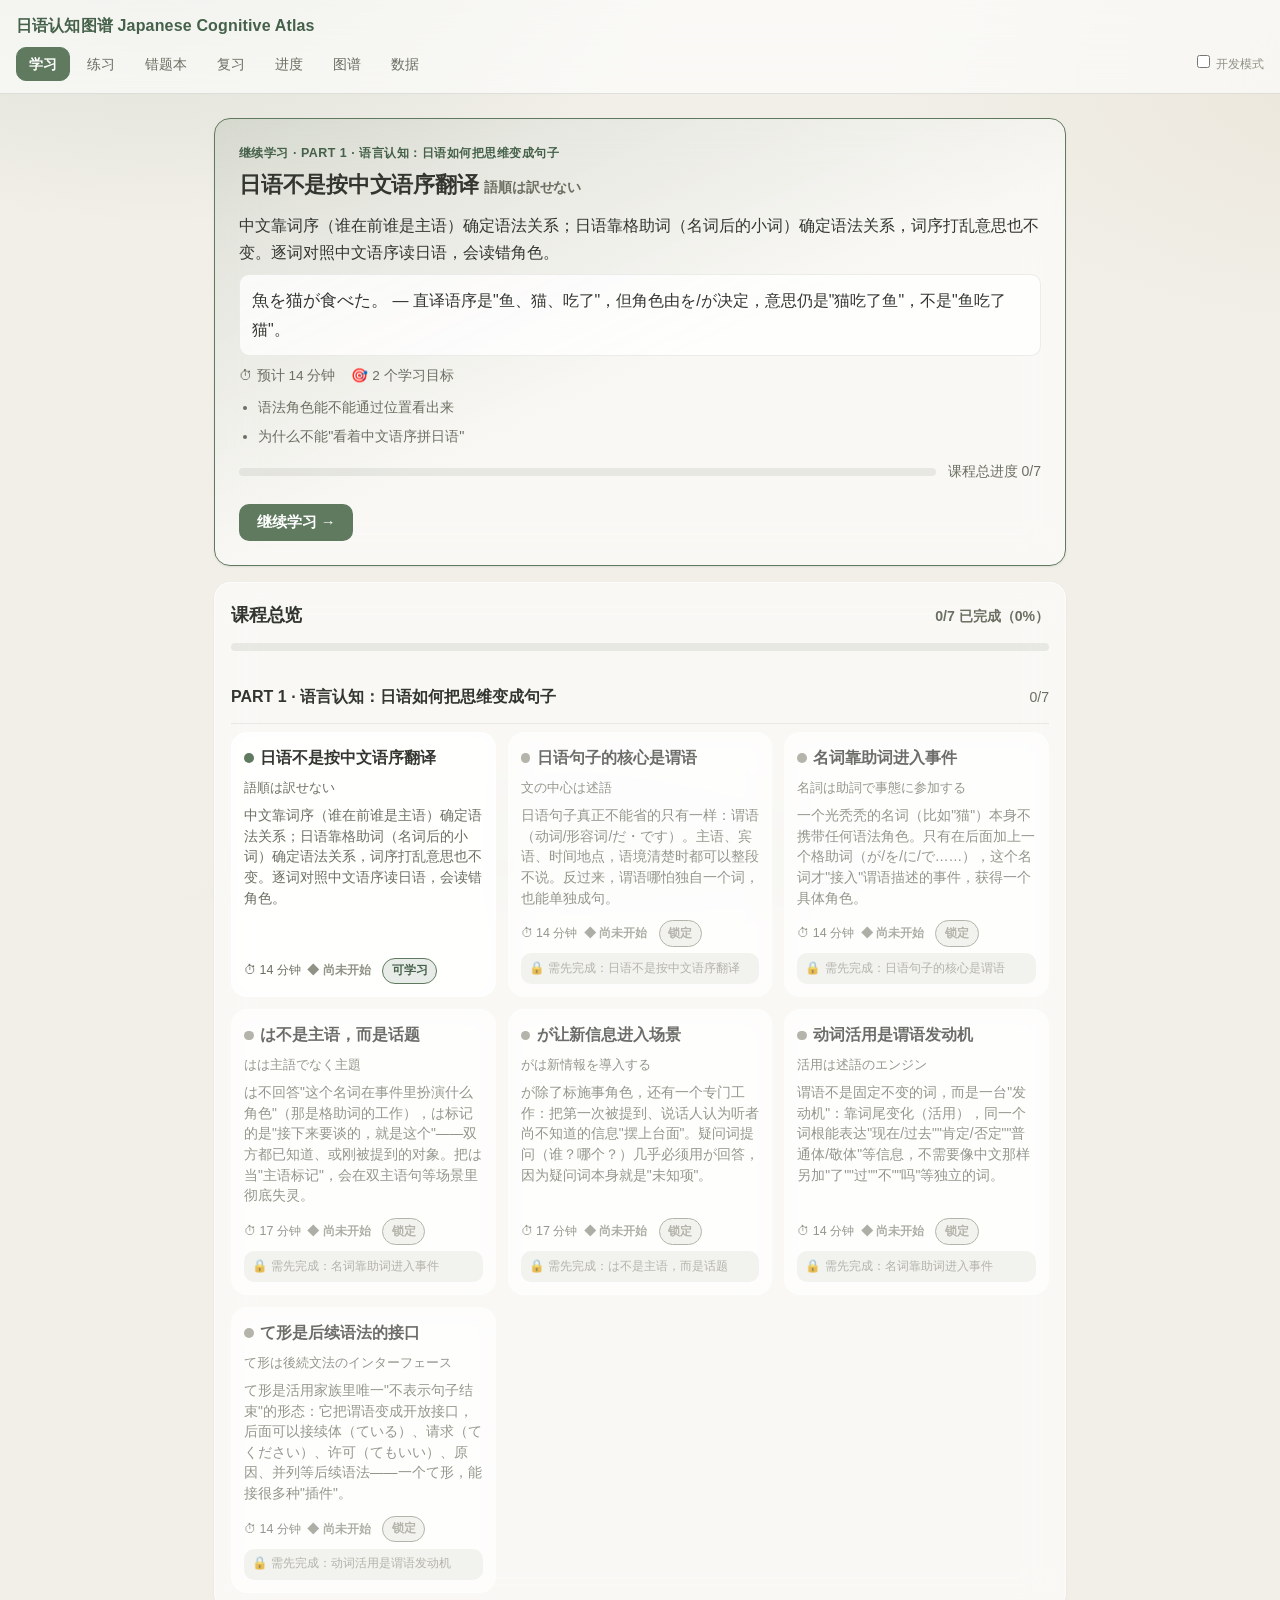
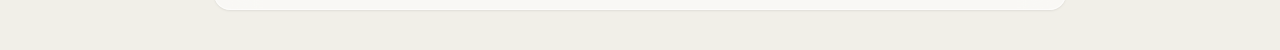
==== index.html @ 158f0d86 "Add Source Library and Evidence layer to the Knowledge Graph Implements the Source Library / Evidenc" ====
<!DOCTYPE html>
<html lang="zh">
<head>
<meta charset="UTF-8">
<meta name="viewport" content="width=device-width, initial-scale=1, maximum-scale=1">
<title>日语认知图谱 Japanese Cognitive Atlas</title>
<style>
  :root {
    /* Calm nature-inspired palette: warm cream + muted sage, replacing the
       previous washi-paper amber/gold theme per updated UI Philosophy. */
    --bg: #f1efe8;
    --paper: rgba(255,255,255,0.58);
    --paper-dim: rgba(255,255,255,0.38);
    --paper-raised: rgba(255,255,255,0.78);
    --paper-solid: #fbfaf6;
    --ink: #32362f;
    --ink-soft: #6b6f61;
    --ink-faint: #8f9285;
    --border: rgba(83,94,74,0.16);
    --border-soft: rgba(83,94,74,0.10);
    --accent: #5f7a5f;
    --accent-dark: #45614a;
    --accent-bg: rgba(95,122,95,0.14);
    --success: #3f6b4a;
    --success-bg: rgba(63,107,74,0.14);
    --warn: #ad8a52;
    --warn-bg: rgba(173,138,82,0.14);
    --error: #a1543f;
    --error-bg: rgba(161,84,63,0.13);
    --lock: #98988a;
    --lock-bg: rgba(152,152,138,0.16);
    --particle-wa: #BE3A2B;
    --particle-ga: #2563A8;
    --particle-wo: #2E7D5B;
    --particle-ni: #6D4FA3;
    --particle-de: #A8641C;
    --radius: 16px;
    --radius-sm: 10px;
    --sp-1: 0.25rem;
    --sp-2: 0.5rem;
    --sp-3: 0.75rem;
    --sp-4: 1rem;
    --sp-5: 1.5rem;
    --sp-6: 2rem;
    --glass-blur: 20px;
    --glass-border: rgba(255,255,255,0.55);
    --shadow-card: 0 1px 3px rgba(40,45,35,0.05), 0 1px 2px rgba(40,45,35,0.04);
    --shadow-raised: 0 10px 28px rgba(40,45,35,0.10), 0 2px 6px rgba(40,45,35,0.06);
  }
  * { box-sizing: border-box; }
  html, body {
    margin: 0; padding: 0; color: var(--ink);
    font-family: -apple-system, BlinkMacSystemFont, "PingFang SC", "Microsoft YaHei", sans-serif;
    line-height: 1.7; font-size: 16px; -webkit-font-smoothing: antialiased;
  }
  html {
    background-color: var(--bg);
    background-image:
      radial-gradient(ellipse 70% 55% at 12% -8%, rgba(95,122,95,0.16), transparent 60%),
      radial-gradient(ellipse 65% 50% at 108% 8%, rgba(173,138,82,0.09), transparent 60%),
      radial-gradient(ellipse 60% 55% at 45% 115%, rgba(95,122,95,0.10), transparent 60%);
    background-attachment: fixed;
    min-height: 100%;
  }
  .jp { font-family: "Noto Serif JP", "Hiragino Mincho ProN", "Yu Mincho", "Songti SC", serif; }
  header {
    position: sticky; top: 0; z-index: 20;
    background: rgba(255,255,255,0.62);
    backdrop-filter: blur(var(--glass-blur)); -webkit-backdrop-filter: blur(var(--glass-blur));
    border-bottom: 1px solid var(--border);
    padding: var(--sp-3) var(--sp-4);
  }
  header h1 {
    font-size: 1rem; margin: 0 0 var(--sp-2) 0; color: var(--accent-dark);
    font-weight: 700; letter-spacing: 0.01em;
  }
  nav { display: flex; flex-wrap: wrap; gap: var(--sp-1); align-items: center; }
  nav button {
    background: transparent; border: 1px solid transparent; border-radius: var(--radius-sm);
    padding: 0.4rem 0.75rem; cursor: pointer; font-size: 0.88rem; color: var(--ink-soft);
    font-weight: 500; transition: background 0.15s, color 0.15s;
  }
  nav button:hover { background: var(--paper-dim); }
  nav button.active { background: var(--accent); border-color: var(--accent); color: #fff; font-weight: 600; }
  nav .devtoggle { margin-left: auto; font-size: 0.78rem; color: var(--ink-faint); display: flex; align-items: center; gap: 0.3rem; }
  main { max-width: 900px; margin: 0 auto; padding: var(--sp-4); }
  @media (min-width: 720px) { main { padding: var(--sp-5) var(--sp-5); } }

  .card {
    background: var(--paper); border: 1px solid var(--glass-border); border-radius: var(--radius);
    padding: var(--sp-4); margin-bottom: var(--sp-4); box-shadow: var(--shadow-card);
    backdrop-filter: blur(var(--glass-blur)); -webkit-backdrop-filter: blur(var(--glass-blur));
  }
  h2 { font-size: 1.15rem; margin: 0 0 var(--sp-2) 0; font-weight: 700; letter-spacing: -0.01em; }
  h3 { font-size: 1rem; margin: var(--sp-4) 0 var(--sp-2) 0; font-weight: 600; }
  h4 { font-size: 0.94rem; margin: 0 0 var(--sp-1) 0; font-weight: 600; }
  p { margin: 0 0 var(--sp-2) 0; }
  .muted { color: var(--ink-soft); font-size: 0.88rem; }
  .faint { color: var(--ink-faint); font-size: 0.82rem; }

  .badge {
    display: inline-block; font-size: 0.72rem; padding: 0.15rem 0.55rem; border-radius: 999px;
    border: 1px solid var(--border); color: var(--ink-soft); margin-left: 0.3rem; white-space: nowrap;
    font-weight: 600;
  }
  .badge-locked { color: var(--lock); border-color: var(--lock); background: var(--lock-bg); }
  .badge-available { color: var(--accent-dark); border-color: var(--accent); background: var(--accent-bg); }
  .badge-progress { color: var(--warn); border-color: var(--warn); background: var(--warn-bg); }
  .badge-internalized { color: var(--success); border-color: var(--success); background: var(--success-bg); }
  .badge-template { color: var(--error); border-color: var(--error); background: var(--error-bg); }
  .badge-overdue { color: var(--error); border-color: var(--error); background: var(--error-bg); }
  .badge-error-count { color: var(--error); border-color: var(--error); }

  .verify-badge { font-weight: 600; }
  .verify-verified { color: var(--success); border-color: var(--success); background: var(--success-bg); }
  .verify-needs { color: var(--warn); border-color: var(--warn); background: var(--warn-bg); }
  .verify-pending { color: var(--lock); border-color: var(--lock); background: var(--lock-bg); }
  .verify-source { color: var(--error); border-color: var(--error); background: var(--error-bg); }
  .verify-pedagogical { color: var(--accent-dark); border-color: var(--accent); background: var(--accent-bg); }

  /* ---- Knowledge Position panel ---- */
  .kp-qa { margin-bottom: var(--sp-3); }
  .kp-q { font-weight: 600; font-size: 0.9rem; color: var(--ink-soft); margin-bottom: 0.2rem; }
  .kp-a { font-size: 0.92rem; }
  .kp-grid { display: grid; grid-template-columns: repeat(auto-fill, minmax(220px, 1fr)); gap: var(--sp-3); }
  .kp-field-note { font-size: 0.8rem; color: var(--ink-faint); margin-top: 0.15rem; }

  .evidence-list { display: flex; flex-direction: column; gap: var(--sp-2); }
  .evidence-item { padding: 0.5rem 0.65rem; border: 1px solid var(--border-soft); border-radius: var(--radius-sm); background: var(--paper-raised); font-size: 0.88rem; }
  .evidence-item a { color: var(--accent-dark); text-decoration: underline; text-underline-offset: 2px; }
  .kp-last-verified { font-size: 0.82rem; margin-top: 0.4rem; }

  .state-dot { display: inline-block; width: 0.6rem; height: 0.6rem; border-radius: 999px; flex: none; }
  .dot-locked { background: var(--lock); }
  .dot-available { background: var(--accent); }
  .dot-in-progress { background: var(--warn); }
  .dot-internalized { background: var(--success); }

  .node-row {
    display: flex; justify-content: space-between; align-items: center; gap: var(--sp-2);
    padding: 0.6rem var(--sp-1); border-bottom: 1px solid var(--border-soft); cursor: pointer;
  }
  .node-row:last-child { border-bottom: none; }
  .node-row:hover { background: var(--paper-dim); }

  /* ---- node card (course overview + practice weak list) ---- */
  .node-card-grid {
    display: grid; grid-template-columns: repeat(auto-fill, minmax(240px, 1fr));
    gap: var(--sp-3); margin-top: var(--sp-2);
  }
  .node-card {
    background: var(--paper-raised); border: 1px solid var(--glass-border); border-radius: var(--radius);
    padding: var(--sp-3); cursor: pointer; transition: box-shadow 0.15s, border-color 0.15s, transform 0.1s;
    display: flex; flex-direction: column; gap: 0.4rem;
    backdrop-filter: blur(calc(var(--glass-blur) * 0.6)); -webkit-backdrop-filter: blur(calc(var(--glass-blur) * 0.6));
  }
  .node-card:hover { box-shadow: var(--shadow-raised); border-color: var(--accent); transform: translateY(-1px); }
  .node-card.is-locked { cursor: default; opacity: 0.72; }
  .node-card.is-locked:hover { box-shadow: var(--shadow-card); border-color: var(--border); transform: none; }
  .node-card.state-internalized { border-color: var(--success); background: linear-gradient(180deg, var(--success-bg), var(--paper-raised) 60%); }
  .node-card-top { display: flex; align-items: center; gap: 0.4rem; }
  .node-card-title { font-weight: 700; font-size: 0.98rem; }
  .node-card-title-jp { font-size: 0.8rem; }
  .node-card-desc { font-size: 0.86rem; color: var(--ink-soft); margin: 0; line-height: 1.5; }
  .node-card-meta { display: flex; flex-wrap: wrap; gap: 0.4rem; align-items: center; margin-top: auto; padding-top: 0.3rem; }
  .meta-item { font-size: 0.78rem; color: var(--ink-soft); white-space: nowrap; }
  .meta-item.conf { font-weight: 600; }
  .conf-none { color: var(--ink-faint); }
  .conf-weak { color: var(--error); }
  .conf-ok { color: var(--warn); }
  .conf-strong { color: var(--success); }
  .node-card-prereq { font-size: 0.78rem; color: var(--lock); background: var(--lock-bg); border-radius: var(--radius-sm); padding: 0.3rem 0.5rem; }

  /* ---- hero / continue-learning ---- */
  .hero-card {
    background: linear-gradient(155deg, var(--accent-bg), var(--paper) 55%); border-color: var(--accent); padding: var(--sp-5);
    backdrop-filter: blur(var(--glass-blur)); -webkit-backdrop-filter: blur(var(--glass-blur));
  }
  .hero-kicker { font-size: 0.78rem; color: var(--accent-dark); font-weight: 700; text-transform: uppercase; letter-spacing: 0.04em; margin-bottom: 0.2rem; }
  .hero-title { font-size: 1.35rem; margin-bottom: var(--sp-2); }
  .hero-l0 { font-size: 1rem; line-height: 1.7; }
  .hero-example { background: var(--paper-raised); border: 1px solid var(--border-soft); border-radius: var(--radius-sm); padding: var(--sp-3); margin: var(--sp-2) 0; }
  .hero-example .jp { font-size: 1.05rem; }
  .hero-meta { display: flex; gap: var(--sp-4); margin: var(--sp-2) 0; font-size: 0.85rem; color: var(--ink-soft); }
  .hero-objectives { margin: var(--sp-2) 0; padding-left: 1.2rem; font-size: 0.9rem; color: var(--ink-soft); }
  .hero-objectives li { margin-bottom: 0.25rem; }
  .hero-progress { display: flex; align-items: center; gap: var(--sp-3); margin: var(--sp-3) 0; }
  .hero-progress .progress-bar-track { flex: 1; }
  .hero-cta {
    font-size: 1rem; padding: 0.7rem 1.5rem; margin-top: var(--sp-2);
  }
  .hero-done h2 { color: var(--success); }

  /* ---- overview ---- */
  .overview-header { display: flex; justify-content: space-between; align-items: baseline; flex-wrap: wrap; gap: var(--sp-2); }
  .overview-progress-text { font-size: 0.88rem; color: var(--ink-soft); font-weight: 600; }
  .overview-bar { margin: var(--sp-2) 0 var(--sp-4) 0; }
  .module-section { margin-top: var(--sp-4); }
  .module-section:first-of-type { margin-top: var(--sp-2); }
  .module-section-head { display: flex; justify-content: space-between; align-items: baseline; border-bottom: 1px solid var(--border-soft); padding-bottom: 0.3rem; }

  /* ---- stats rows (practice/review) ---- */
  .stats-row { display: flex; gap: var(--sp-4); flex-wrap: wrap; margin: var(--sp-2) 0; }
  .stat { text-align: center; min-width: 72px; }
  .stat-num { font-size: 1.5rem; font-weight: 700; color: var(--accent-dark); line-height: 1.2; }
  .stat-num.warn-num { color: var(--error); }
  .stat-label { font-size: 0.76rem; color: var(--ink-soft); }
  .weak-list { margin: var(--sp-2) 0; }
  .weak-item {
    display: flex; justify-content: space-between; align-items: center; gap: var(--sp-2);
    padding: 0.5rem 0.6rem; border-radius: var(--radius-sm); cursor: pointer; font-size: 0.9rem;
    border: 1px solid var(--border-soft); margin-bottom: 0.35rem;
  }
  .weak-item:hover { background: var(--paper-dim); }
  .rec-review { margin: var(--sp-2) 0; font-size: 0.88rem; }

  /* ---- graph / atlas ---- */
  .legend-row { display: flex; gap: var(--sp-4); flex-wrap: wrap; margin-top: var(--sp-2); }
  .legend-item { display: flex; align-items: center; gap: 0.35rem; font-size: 0.82rem; color: var(--ink-soft); }
  .graph-container { position: relative; overflow-x: auto; padding: var(--sp-2) 0; }
  .graph-svg { position: absolute; top: 0; left: 0; pointer-events: none; overflow: visible; }
  .graph-tiers { display: flex; gap: 0.75rem; position: relative; z-index: 1; padding-bottom: var(--sp-2); }
  .graph-tier { display: flex; flex-direction: column; gap: var(--sp-4); min-width: 150px; max-width: 178px; flex: 1 1 178px; justify-content: center; }
  .graph-container::after {
    content: ''; position: absolute; top: 0; right: 0; bottom: 0; width: 28px; pointer-events: none;
    background: linear-gradient(90deg, transparent, var(--paper));
  }
  .graph-node {
    background: var(--paper-raised); border: 2px solid var(--border); border-radius: var(--radius);
    padding: var(--sp-3); cursor: pointer; transition: box-shadow 0.15s, transform 0.1s; position: relative;
  }
  .graph-node:hover { box-shadow: var(--shadow-raised); transform: translateY(-1px); }
  .graph-node.is-selected { box-shadow: 0 0 0 3px var(--accent), var(--shadow-raised); }
  .graph-node-category {
    display: inline-block; font-size: 0.66rem; padding: 0.05rem 0.4rem; border-radius: 999px;
    margin-bottom: 0.3rem; font-weight: 600; white-space: nowrap;
  }
  .cat-0 { background: var(--accent-bg); color: var(--accent-dark); }
  .cat-1 { background: var(--warn-bg); color: var(--warn); }
  .cat-2 { background: var(--lock-bg); color: var(--ink-soft); }
  .graph-node-title { font-weight: 700; font-size: 0.9rem; }
  .graph-node-jp { font-size: 0.76rem; color: var(--ink-faint); margin: 0.1rem 0 0.3rem 0; }
  .graph-node-meta { display: flex; }
  .graph-node.state-locked { border-color: var(--lock); background: var(--lock-bg); opacity: 0.75; }
  .graph-node.state-available { border-color: var(--accent); }
  .graph-node.state-in-progress { border-color: var(--warn); background: var(--warn-bg); }
  .graph-node.state-internalized { border-color: var(--success); background: var(--success-bg); }
  .graph-node-contrast {
    position: absolute; top: -0.5rem; right: -0.5rem; background: var(--paper); border: 1px solid var(--border);
    border-radius: 999px; font-size: 0.68rem; padding: 0.1rem 0.4rem; color: var(--ink-soft); cursor: help;
  }
  .graph-edge { fill: none; stroke-width: 2.5; stroke-linecap: round; }
  .graph-edge.edge-active { stroke: var(--accent); }
  .graph-edge.edge-locked { stroke: var(--lock); stroke-dasharray: 5 4; opacity: 0.8; }
  .graph-edge.edge-contrast { stroke: var(--ink-faint); stroke-width: 1.5; stroke-dasharray: 2 3; opacity: 0.7; }
  .graph-edge.edge-similar { stroke: var(--accent); stroke-width: 1.5; stroke-dasharray: 1 4; opacity: 0.55; }
  .graph-edge.edge-related { stroke: var(--ink-faint); stroke-width: 1.25; stroke-dasharray: 1 5; opacity: 0.45; }

  .graph-view-layout { display: flex; gap: var(--sp-4); align-items: flex-start; }
  .graph-view-main { flex: 1 1 60%; min-width: 0; }
  .graph-side-panel-wrap { flex: 1 1 320px; min-width: 260px; max-width: 380px; position: sticky; top: 5rem; }
  .graph-side-panel h4 { margin-top: var(--sp-3); }
  @media (max-width: 860px) {
    .graph-view-layout { flex-direction: column; }
    .graph-view-main { flex: 1 1 auto; width: 100%; }
    .graph-side-panel-wrap { flex: 1 1 auto; position: static; max-width: none; min-width: 0; width: 100%; }
  }

  .step { border-left: 3px solid var(--accent); padding: var(--sp-1) 0 var(--sp-1) var(--sp-3); margin: var(--sp-4) 0; }
  .example-set { margin: var(--sp-2) 0; font-size: 0.92rem; }
  .example-set .jp { font-size: 1.05rem; }
  .exercise { border: 1px solid var(--border-soft); padding: var(--sp-3); border-radius: var(--radius); margin: var(--sp-3) 0; background: var(--paper-raised); }
  .exercise .cert { font-size: 0.7rem; padding: 0.1rem 0.45rem; border-radius: 4px; border: 1px solid var(--border); color: var(--ink-soft); font-weight: 600; }
  .cert-A { border-color: var(--success); color: var(--success); }
  .cert-B { border-color: var(--warn); color: var(--warn); }
  .cert-C { border-color: var(--ink-soft); color: var(--ink-soft); }
  .option-btn {
    display: block; width: 100%; text-align: left; padding: 0.6rem 0.8rem; margin: 0.3rem 0;
    border: 1px solid var(--border); border-radius: var(--radius-sm); background: #fff; cursor: pointer; font-size: 0.92rem;
    transition: background 0.12s, border-color 0.12s;
  }
  .option-btn:hover { background: var(--paper-dim); border-color: var(--accent); }
  .option-btn.correct { border-color: var(--success); background: var(--success-bg); }
  .option-btn.incorrect { border-color: var(--error); background: var(--error-bg); }
  .feedback { margin-top: var(--sp-2); padding: 0.6rem 0.7rem; border-radius: var(--radius-sm); font-size: 0.88rem; }
  .feedback.correct { background: var(--success-bg); color: var(--success); }
  .feedback.incorrect { background: var(--error-bg); color: var(--error); }
  .feedback.multi { background: var(--paper-dim); color: var(--ink-soft); }
  .progress-bar-track { background: var(--border-soft); border-radius: 999px; height: 8px; overflow: hidden; margin: 0.3rem 0; }
  .progress-bar-fill { background: var(--accent); height: 100%; border-radius: 999px; transition: width 0.3s; }
  .progress-bar-fill.done { background: var(--success); }
  .ref-list { font-size: 0.85rem; margin: var(--sp-2) 0; }
  .ref-capsule {
    display: inline-block; border: 1px solid var(--border); border-radius: 4px; padding: 0.1rem 0.5rem;
    margin: 0.15rem; cursor: pointer; background: var(--paper-dim); font-size: 0.85rem;
  }
  .ref-capsule:hover { background: var(--accent-bg); border-color: var(--accent); }
  button.primary {
    background: var(--accent); color: #fff; border: none; border-radius: var(--radius-sm);
    padding: 0.55rem 1.1rem; cursor: pointer; font-size: 0.92rem; font-weight: 600; transition: background 0.15s;
  }
  button.primary:hover { background: var(--accent-dark); }
  button.secondary {
    background: transparent; color: var(--accent); border: 1px solid var(--accent); border-radius: var(--radius-sm);
    padding: 0.55rem 1.1rem; cursor: pointer; font-size: 0.92rem; font-weight: 600;
  }
  button.secondary:hover { background: var(--accent-bg); }
  textarea { width: 100%; min-height: 140px; font-family: monospace; font-size: 0.8rem; border: 1px solid var(--border); border-radius: var(--radius-sm); padding: var(--sp-2); }
  .warn-list { color: var(--error); font-size: 0.85rem; }
  .back-link { cursor: pointer; color: var(--accent); font-size: 0.88rem; margin-bottom: var(--sp-2); display: inline-block; font-weight: 600; }
  .back-link:hover { text-decoration: underline; }

  .node-detail-meta { display: flex; flex-wrap: wrap; gap: var(--sp-4); margin-top: var(--sp-2); font-size: 0.85rem; color: var(--ink-soft); }

  @media (max-width: 640px) {
    header h1 { font-size: 0.9rem; }
    nav button { padding: 0.35rem 0.55rem; font-size: 0.82rem; }
    .hero-title { font-size: 1.15rem; }
    .node-card-grid { grid-template-columns: 1fr; }
    .stats-row { gap: var(--sp-3); }
  }
</style>
</head>
<body>
<header>
  <h1>日语认知图谱 Japanese Cognitive Atlas</h1>
  <nav id="nav"></nav>
</header>
<main id="view"></main>

<script>
/* =========================================================================
   1. DATA
   Schema definitions: docs/NODE_SPEC.md
   Graph edge semantics: docs/GRAPH_SPEC.md
   This is the ONLY section content authors touch. Everything below is engine.
   ========================================================================= */

const MODULES = [
  {
    id: 'lang-cognition',
    name: { zh: 'PART 1 · 语言认知：日语如何把思维变成句子', ja: '言語認知モジュール' },
    order: 1,
    status: 'draft',
    description: 'Atlas 的入口模块：不讲孤立语法规则，讲日语组织句子的认知机制——语序、谓语、助词、话题/焦点、活用、连接形，一环扣一环。'
  },
  {
    id: '_sample',
    name: { zh: '示例模块（开发用，非正式内容）', ja: 'サンプルモジュール' },
    order: 0,
    status: 'template',
    description: '仅用于验证学习引擎（渲染 / 判分 / 错题本 / 复习调度 / 进度 / 图谱）是否走通，不是真实语法内容。开启右上角"开发模式"后可见。'
  }
];

const ERROR_ROOTS = [
  { id: 'R_ORDER', name: '语序依赖误判', description: '把中文"位置决定角色"的直觉套用到日语，误以为词序本身能标出主语/宾语，而忽视角色由格助词决定。', module: 'lang-cognition' },
  { id: 'R_PRED', name: '谓语省略处理不当', description: '在语境已明确时仍强行补出主语等论元（受中文明确主语倾向影响），或误判谓语是唯一不可省略的成分。', module: 'lang-cognition' },
  { id: 'R_CASE', name: '格助词遗漏或误用', description: '受中文不使用格助词的影响，漏加格助词，或凭中文对应词直觉选错格助词，未先确认名词在事件中的语义角色。', module: 'lang-cognition' },
  { id: 'R_B', name: '话题义务化低估（中文迁移）', description: '把は等同于中文零标记话题或"是"字句，低估は在句法位置上的自由度与语用上的强制性，或将は/が混用。', module: 'lang-cognition' },
  { id: 'R_D', name: '総记/中立叙述误判', description: '把疑问词句、排他性列举等必须用が的场合误用は，通常源于中文"是"字句不区分単纯陈述与排他指认。', module: 'lang-cognition' },
  { id: 'R_CONJ', name: '活用形态误判为可选装饰', description: '把日语谓语的词尾变化（时体、否定、礼貌等）误当成类似中文"了/不/吗"那样可自由添加/省略的独立虚词，而非强制性形态。', module: 'lang-cognition' },
  { id: 'R_TE', name: 'て形功能范围误判', description: '把て形直接等同于某个固定中文虚词（如"然后"），忽视て形本身不携带具体逻辑关系、需由后续成分或语境决定。', module: 'lang-cognition' },
  { id: 'R_SAMPLE', name: '示例错误根', description: '仅用于引擎自测，不对应真实语法误区。', module: '_sample' }
];

const CRITERIA = [
  { id: 'C_ORDER_ROLE', name: { zh: '位置-角色分离律', ja: '位置と格の分離則' }, description: '名词在句中的位置不能决定它的语法角色，角色由紧跟其后的格助词决定，词序只影响焦点/强调。', module: 'lang-cognition', ownerNodeId: 'lc-word-order' },
  { id: 'C_PRED_OBLIGATORY', name: { zh: '谓语必现律', ja: '述語必須則' }, description: '日语句子中谓语（动词/形容词/コピュラ）是唯一不可省略的成分；主语、宾语等论元在语境明确时可以整体省略。', module: 'lang-cognition', ownerNodeId: 'lc-predicate-core' },
  { id: 'C_PARTICLE_ENTRY', name: { zh: '助词入场律', ja: '助詞参入則' }, description: '裸名词（无助词）不具备任何语法角色；只有紧跟一个格助词，该名词才能进入谓语描述的事件并获得对应角色。', module: 'lang-cognition', ownerNodeId: 'lc-particle-entry' },
  { id: 'C_WA_TOPIC', name: { zh: 'は话题标记律', ja: 'は主題標識則' }, description: 'は标记话语双方已知或已确立的话题，不是执行谓语动作的语法主语；判断依据是"是否已被谈论"，而非"是否是动作发出者"。', module: 'lang-cognition', ownerNodeId: 'lc-wa-topic' },
  { id: 'C_GA_NEWINFO', name: { zh: 'が新信息入场律', ja: 'が新情報導入則' }, description: 'が标记第一次被提及的新信息、疑问词的直接应答，或排他性列举（総记）；疑问词句必须用が应答，は不合法。', module: 'lang-cognition', ownerNodeId: 'lc-ga-newinfo' },
  { id: 'C_CONJ_SINGLE_SLOT', name: { zh: '活用单槽律', ja: '活用単一スロット則' }, description: '日语谓语通过词尾变化（活用）在同一词内部叠加时体、否定、礼貌等语法信息，而非像中文那样依靠另加独立虚词。', module: 'lang-cognition', ownerNodeId: 'lc-verb-engine' },
  { id: 'C_TE_INTERFACE', name: { zh: 'て形接口律', ja: 'て形インターフェース則' }, description: 'て形本身不表示时体或句子终结，只负责把谓语变成可以承接后续语法成分的开放接口，具体逻辑关系由后接成分/语境决定。', module: 'lang-cognition', ownerNodeId: 'lc-te-interface' },
  {
    id: 'C_SAMPLE_1',
    name: { zh: '示例判据：第一步判断标准', ja: 'サンプル基準1' },
    description: '能够依据示例节点第一步给出的标准做出判断（仅用于引擎自测）。',
    module: '_sample',
    ownerNodeId: 'sample-node'
  }
];

const NODES = [
  {
    id: 'lc-word-order', module: 'lang-cognition', order: 1, status: 'draft',
    qualifies: { independentMechanism: '日语通过格助词标记语法角色，词序本身不承担定位功能；这是判断"能不能逐词对译"的独立机制。', citedByCount: 0, errorRoot: 'R_ORDER', mergeNote: null },
    title: { zh: '日语不是按中文语序翻译', ja: '語順は訳せない', en: 'Word Order Is Not Translation' },
    refs: { requires: [], invokes: [], contrasts: [], previews: ['lc-wa-topic'] },
    layer0: {
      body: '中文靠词序（谁在前谁是主语）确定语法关系；日语靠格助词（名词后的小词）确定语法关系，词序打乱意思也不变。逐词对照中文语序读日语，会读错角色。',
      example: { jp: '魚を猫が食べた。', zh: '直译语序是"鱼、猫、吃了"，但角色由を/が决定，意思仍是"猫吃了鱼"，不是"鱼吃了猫"。' },
      hook: '如果打乱词序意思都不变，日语靠什么分清"谁对谁做了什么"？'
    },
    layer1: {
      steps: [
        { id: 'step-1', title: '完成本步后，你能判断：语法角色能不能通过位置看出来',
          body: '中文是"位置语言"：主语几乎总在谓语前，宾语总在谓语后，位置本身就是语法信号。日语是"标记语言"：每个名词的角色由紧跟其后的格助词（が/を/に/で等）决定，位置只影响强调焦点，不影响角色判断。"魚を猫が食べた"和"猫が魚を食べた"角色完全相同，都是"猫吃鱼"，唯一变化的是哪部分被强调。',
          minimalPair: [ { jp: '猫が魚を食べた。', zh: '猫吃了鱼。（自然语序）' }, { jp: '魚を猫が食べた。', zh: '猫吃了鱼。（宾语提前，角色不变，强调"鱼"）' } ],
          miniExercise: { exerciseId: 'ex-lc1-1' } },
        { id: 'step-2', title: '完成本步后，你能判断：为什么不能"看着中文语序拼日语"',
          body: '用中文语序思维造句，容易把"谁先出现"当成"谁是主语"，结果该加的格助词漏掉，或把强调焦点错当句子主干。正确做法是先确定谓语，再问"谁对谁做了什么"，给每个名词配上正确的格助词——词序留到最后，按强调需要自由调整。',
          minimalPair: [ { jp: '田中さんは、明日、会議に出ます。', zh: '田中先生明天出席会议。（话题→时间→对象）' }, { jp: '明日、田中さんは会議に出ます。', zh: '同样的意思，词序调整后依然成立，角色由助词决定。' } ],
          miniExercise: { exerciseId: 'ex-lc1-2' } }
      ],
      hook: '角色既然不靠位置，那名词到底靠什么"接"进谓语描述的事件里？'
    },
    layer2: {
      body: '类型学上，日语属于"格标记型"语言，中文更接近"词序依赖型"语言。这不代表日语词序完全自由——日语也有默认语序（谓语必须在句尾），只是名词的语法角色不由这套默认语序决定，而由格助词决定。中文母语者最容易出现的错误，是把"谁先说"直接等同于"谁是主语"，这套直觉在日语里并不成立，必须替换成"看格助词"的判断方式。',
      boundaryCases: [ { jp: '象は鼻が長い。', zh: '"大象，鼻子长"——两个名词前后排列，但は和が已分别标出话题和描述主体，不能按"大象的鼻子"简单对译语序。', note: '双主语句是词序与助词分离最典型的边界情况，将在は/が节点专门处理。', source: null } ]
    },
    examples: {
      tier1: [ { variable: '话题成分的位置（句首 vs 句中）', sets: [ { jp: '田中さんは今日忙しいです。', zh: '田中先生今天很忙。' }, { jp: '今日、田中さんは忙しいです。', zh: '今天，田中先生很忙。（は标记的话题挪到时间状语后，意思不变）' } ] } ],
      tier2: [ { jp: '猫が魚を食べた。', zh: '猫吃了鱼。', register: 'plain' }, { jp: '魚を猫が食べました。', zh: '鱼被猫吃掉了（敬体+强调"鱼"，角色不变）。', register: 'polite' }, { jp: '弟が私にプレゼントをくれた。', zh: '弟弟送了我一个礼物。', register: 'spoken' } ],
      tier3: [ { jp: '結婚式には、私は出席できません。', zh: '婚礼那天，我没法出席。（话题"私"被挪到句中，前面插入了に场所状语）', register: 'written', source: null } ]
    },
    criteria: ['C_ORDER_ROLE'], errorRoots: ['R_ORDER'],
    knowledgePosition: {
      semantic_position: '认知层 > 句子组织机制 > 语序与角色标记的分离',
      parent_concept: { id: null, label: '句子组织机制', type: 'category' },
      child_concepts: [],
      jlpt_relevance: { status: 'needs_verification', category: 'foundational', note: '本节点是类型学框架性内容（词序 vs 格标记的对立），不对应单一 JLPT 语法条目，各级别真题中的具体体现尚未比对权威大纲核实。' },
      textbook_mapping: { status: 'mapping_pending', target: 'みんなの日本語（暂定）', note: '尚未逐课比对确认具体课次，标注为待补。' },
      frequency: { status: 'source_required', note: '未核实语料库（如 BCCWJ）频率数据，不标注具体数值或排名。' },
      difficulty: { status: 'pedagogical_simplification', level: 2, note: '概念本身不复杂，主要难度在于替换"位置决定角色"的母语直觉；一旦接受格助词判断法，多数学习者能较快掌握。' },
      typical_contexts: { status: 'pedagogical_simplification', registers: ['plain', 'polite', 'spoken', 'written'], note: '语序调整（尤其强调焦点前置）在口语和书面语中都常见，本节点例句已覆盖全部四种语域。' },
      verification_status: 'source_required',
      evidence: [],
      last_verified: null
    }
  },

  {
    id: 'lc-predicate-core', module: 'lang-cognition', order: 2, status: 'draft',
    qualifies: { independentMechanism: '日语句子唯一强制性成分是谓语，主语宾语等论元在语境明确时可省略；这是判断"一句话能不能成立"的独立机制。', citedByCount: 1, errorRoot: 'R_PRED', mergeNote: null },
    title: { zh: '日语句子的核心是谓语', ja: '文の中心は述語', en: 'The Predicate Is the Core' },
    refs: { requires: ['lc-word-order'], invokes: [], contrasts: [], previews: ['lc-verb-engine'] },
    layer0: {
      body: '日语句子真正不能省的只有一样：谓语（动词/形容词/だ・です）。主语、宾语、时间地点，语境清楚时都可以整段不说。反过来，谓语哪怕独自一个词，也能单独成句。',
      example: { jp: '（レストランで）「食べる？」「食べる。」', zh: '"吃吗？""吃。"——没有主语没有宾语，光靠谓语就是完整的句子。' },
      hook: '主语宾语都能省，那日语靠什么让听者知道"谁在吃、吃什么"？'
    },
    layer1: {
      steps: [
        { id: 'step-1', title: '完成本步后，你能判断：一个日语句子里哪个成分绝对不能删',
          body: '三上章提出的"主語廃止論"（主语废除论）指出，把"主谓宾"这套框架套在日语上会产生误导：日语句子的语法核心不是"主语+谓语"，而是谓语单独一个成分。名词论元本质上是谓语的"选配件"，语境清楚时可以整体不出现；但谓语的时体、礼貌等信息必须靠词形变化表达，无法省略。',
          minimalPair: [ { jp: '田中さんが本を読んだ。', zh: '田中读了书。（论元齐全）' }, { jp: '読んだ。', zh: '读了。（论元全部省略，靠语境补全，句子依然合法）' } ],
          miniExercise: { exerciseId: 'ex-lc2-1' } },
        { id: 'step-2', title: '完成本步后，你能判断：为什么中文母语者容易在日语里"硬加主语"',
          body: '中文虽然也允许承前省略主语，但书面语和正式语境下明确主语的倾向比日语强，教材例句尤其如此。中文母语者学日语容易把每句话都补上"私は"，结果显得生硬啰嗦，甚至改变了信息结构——不必要地把某个名词升格为话题。判断要不要说出主语，标准是"语境是否已经清楚"，不是"语法要不要"。',
          minimalPair: [ { jp: 'A:「もう食べた？」B:「うん、食べた。」', zh: '甲："吃了吗？"乙："嗯，吃了。"（自然，无需补主语）' }, { jp: 'A:「もう食べた？」B:「うん、私は食べた。」', zh: '刻意补"私は"，听起来像在强调"（别人不知道，但）我吃了"，语气改变。' } ],
          miniExercise: { exerciseId: 'ex-lc2-2' } }
      ],
      hook: '谓语既然是核心，那名词要怎样才能"挂"到谓语上、进入它描述的事件？'
    },
    layer2: {
      body: '三上章（Mikami Akira）的主张是日语类型学讨论中的经典命题：他认为"主语"这一范畴对日语并非必要，谓语才是句子唯一的强制核心，名词论元由格助词标记后依附于谓语，其显现与否取决于语用而非语法。这与印欧语"主谓一致"（谓语形态须与主语人称/数一致）形成对比——日语动词活用不受主语人称、数支配，从形态上印证了主语的非必要性。需要注意：省略的是论元的语音实现，论元所代表的语义角色仍然存在，只是没有说出来。',
      boundaryCases: [ { jp: '雨が降ってきた。', zh: '"下雨了"——这类自然现象句，日语里根本不存在一个可补的"主语"，进一步说明"主语"不是日语句子的必要范畴。', note: '自然现象句是主语废除论最有力的边界证据之一。', source: null } ]
    },
    examples: {
      tier1: [ { variable: '论元是否说出（同一语境下）', sets: [ { jp: '（母が子に）ご飯、食べなさい。', zh: '（妈妈对孩子）饭，吃了。（没有主语"你"，谓语单独成句仍合法）' }, { jp: '（母が子に）あなたはご飯を食べなさい。', zh: '刻意补"你"，语气变得生硬，像特意点名。' } ] } ],
      tier2: [ { jp: '食べる？', zh: '吃吗？', register: 'spoken' }, { jp: 'お召し上がりになりますか。', zh: '您要用餐吗？（敬语，同样没有明说主语"您"）', register: 'polite' }, { jp: '雨だ。', zh: '下雨了。（コピュラ「だ」独自成句）', register: 'plain' } ],
      tier3: [ { jp: '「行く？」「行かない。」', zh: '"去吗？""不去。"——日常对话论元几乎全部省略，只保留谓语的肯定/否定形态。', register: 'spoken', source: null } ]
    },
    criteria: ['C_PRED_OBLIGATORY'], errorRoots: ['R_PRED'],
    knowledgePosition: {
      semantic_position: '认知层 > 句子组织机制 > 谓语中心性',
      parent_concept: { id: null, label: '句子组织机制', type: 'category' },
      child_concepts: [],
      jlpt_relevance: { status: 'needs_verification', category: 'foundational', note: '本节点是类型学框架性内容（谓语废除论），不对应单一 JLPT 语法条目，具体重要度尚未比对权威大纲核实。' },
      textbook_mapping: { status: 'mapping_pending', target: 'みんなの日本語（暂定）', note: '尚未逐课比对确认具体课次，标注为待补。' },
      frequency: { status: 'source_required', note: '未核实语料库频率数据，不标注具体数值或排名。' },
      difficulty: { status: 'pedagogical_simplification', level: 2, note: '概念直观（三上章的主语废除论），主要难度在于抑制中文"每句话都要主语"的书面语倾向，通过对比练习通常能较快纠正。' },
      typical_contexts: { status: 'pedagogical_simplification', registers: ['plain', 'polite', 'spoken'], note: '论元省略在日常口语对话中最典型，敬语场景同样常见省略主语；本节点例句覆盖这三种语域。' },
      verification_status: 'source_required',
      evidence: [
        { sourceId: 'src-mikami-akira-shugohaishiron', note: 'Layer 2 转述三上章"主语废除论"的核心主张；引用尚未核对具体书目/页码，标记为待核验（见 resources/sources.json）。' }
      ],
      last_verified: null
    }
  },

  {
    id: 'lc-particle-entry', module: 'lang-cognition', order: 3, status: 'draft',
    qualifies: { independentMechanism: '裸名词不具备语法角色，只有格助词能把名词"接入"谓语描述的事件并赋予角色；这是关于论元如何与谓语建立关系的独立机制。', citedByCount: 1, errorRoot: 'R_CASE', mergeNote: null },
    title: { zh: '名词靠助词进入事件', ja: '名詞は助詞で事態に参加する', en: 'Particles Grant Nouns a Role' },
    refs: { requires: ['lc-predicate-core'], invokes: [], contrasts: [], previews: ['lc-ga-newinfo'] },
    layer0: {
      body: '一个光秃秃的名词（比如"猫"）本身不携带任何语法角色。只有在后面加上一个格助词（が/を/に/で……），这个名词才"接入"谓语描述的事件，获得一个具体角色。',
      example: { jp: '猫。→ 猫が。／猫を。／猫に。', zh: '同一个"猫"，配上不同格助词，在事件里分别扮演"谁做"、"对谁做"、"给谁"等完全不同的角色。' },
      hook: '格助词到底把名词接到事件结构的哪个位置上？'
    },
    layer1: {
      steps: [
        { id: 'step-1', title: '完成本步后，你能判断：一个名词没有助词时是否具备语法角色',
          body: '格助词的作用类似给名词接上一根"插头"，插头的形状（が/を/に/で……）决定这个名词插进事件结构的哪个"插槽"：が常标施事/主体，を常标受事，に常标对象/到达点，で常标场所/工具。没有插头的裸名词在完整句子里是不合法的，谓语无法识别出它的角色。',
          minimalPair: [ { jp: '子供が笑った。', zh: '孩子笑了。（子供+が=施事）' }, { jp: '子供を笑った。', zh: '（笑话/嘲笑了）孩子。（子供+を=受事，角色完全不同）' } ],
          miniExercise: { exerciseId: 'ex-lc3-1' } },
        { id: 'step-2', title: '完成本步后，你能判断：为什么"助词遗漏"是常见的中文迁移错误',
          body: '中文不用格助词，名词的角色主要靠词序和常识推断，中文母语者说日语时容易漏掉格助词，或凭感觉乱配。判断该用哪个格助词，不能凭中文对应词的"感觉"，而要问：这个名词在谓语描述的事件里，到底扮演施事、受事、场所还是别的角色？角色确定了，格助词基本就唯一确定。',
          minimalPair: [ { jp: '駅で友達を待つ。', zh: '在车站等朋友。（で=场所，を=受事）' }, { jp: '駅を友達を待つ。', zh: '✗ 不合法：を只能标一个核心受事，"駅"角色是场所，须用で。' } ],
          miniExercise: { exerciseId: 'ex-lc3-2' } }
      ],
      hook: '几乎所有格助词都稳定标记角色，但は看起来也很像格助词——它标的到底是不是角色？'
    },
    layer2: {
      body: '格语法（Case Grammar, Fillmore 1968）等传统强调：论元要合法出现在句子里，须先被赋予一个"格"（句法格或语义角色）。日语用显性的格助词把这套机制"摆在台面上"，比多数印欧语更透明。但日语助词系统里有一部分——最典型的是は——并不标记论元的语义角色，而是标记信息结构（话题/焦点），会"覆盖"格助词的位置（如"猫が"变成"猫は"），是格助词系统里的特例，将在下一节点专门处理。',
      boundaryCases: [ { jp: '公園で子供が遊んでいる。', zh: '孩子在公园里玩。（で=场所，が=施事，两个格助词各司其职）', note: '一句话可同时容纳多个格助词，只要标记的角色不冲突。', source: null } ]
    },
    examples: {
      tier1: [ { variable: '格助词（角色随之改变）', sets: [ { jp: '先生が学生に本をあげた。', zh: '老师给了学生一本书。（に=接受者）' }, { jp: '先生が学生と本を読んだ。', zh: '老师和学生一起读了书。（と=共同动作者，角色完全不同）' } ] } ],
      tier2: [ { jp: '妹が公園で遊んでいる。', zh: '妹妹在公园里玩。', register: 'plain' }, { jp: '弟にケーキをあげました。', zh: '给弟弟蛋糕了。', register: 'polite' }, { jp: 'ナイフでパンを切る。', zh: '用刀切面包。', register: 'written' } ],
      tier3: [ { jp: '彼は病気で会社を休んだ。', zh: '他因为生病向公司请了假。（で在此标"原因"而非场所，同一助词随语境切换语义角色）', register: 'written', source: null } ]
    },
    criteria: ['C_PARTICLE_ENTRY'], errorRoots: ['R_CASE'],
    knowledgePosition: {
      semantic_position: '认知层 > 句子组织机制 > 论元标记（格助词）',
      parent_concept: { id: null, label: '句子组织机制', type: 'category' },
      child_concepts: [],
      jlpt_relevance: { status: 'needs_verification', category: 'foundational', note: '格助词整体是所有级别的基础机制，不对应单一条目；具体格助词（が/を/に/で等）在各级别真题中的分布尚未逐一比对权威大纲核实。' },
      textbook_mapping: { status: 'mapping_pending', target: 'みんなの日本語（暂定）', note: '尚未逐课比对确认具体课次，标注为待补。' },
      frequency: { status: 'source_required', note: '未核实语料库频率数据，不标注具体数值或排名。' },
      difficulty: { status: 'pedagogical_simplification', level: 2, note: '格助词的角色分配本身是机械规则，难度主要来自漏加助词的母语迁移习惯，通过大量填空练习可以较快纠正。' },
      typical_contexts: { status: 'pedagogical_simplification', registers: ['plain', 'polite', 'written'], note: '格助词在所有语域中都是强制性的，本节点例句覆盖日常陈述、敬体与书面语三种典型场景。' },
      verification_status: 'source_required',
      evidence: [
        { sourceId: 'src-fillmore-case-grammar-1968', note: 'Layer 2 提及格语法（Case Grammar）框架来自 Fillmore 1968；引用尚未核对具体版本/页码，标记为待核验（见 resources/sources.json）。' }
      ],
      last_verified: null
    }
  },

  {
    id: 'lc-wa-topic', module: 'lang-cognition', order: 4, status: 'draft',
    qualifies: { independentMechanism: 'は标记话语双方共知/已确立的话题（信息结构范畴），不是格助词标记的语义角色（论元结构范畴）；属于篇章/语用层，而非句法论元层。', citedByCount: 0, errorRoot: 'R_B', mergeNote: 'は在本节点只处理"话题 vs 角色"这一认知区别；は/が的对比留给下一节点，用contrasts关联，避免混淆两套判断标准。' },
    title: { zh: 'は不是主语，而是话题', ja: 'はは主語でなく主題', en: 'Wa Marks Topic, Not Subject' },
    refs: { requires: ['lc-particle-entry'], invokes: ['lc-particle-entry'], contrasts: ['lc-ga-newinfo'], previews: [] },
    layer0: {
      body: 'は不回答"这个名词在事件里扮演什么角色"（那是格助词的工作），は标记的是"接下来要谈的，就是这个"——双方都已知道、或刚被提到的对象。把は当"主语标记"，会在双主语句等场景里彻底失灵。',
      example: { jp: '象は鼻が長い。', zh: '"要谈的是大象：（它）鼻子长"——は挑出话题"大象"，が标出真正在性质上打头的"鼻子"，角色不同。' },
      hook: '如果は不表示"谁做了动作"，它和真正标施事的が之间，到底谁负责什么？'
    },
    layer1: {
      steps: [
        { id: 'step-1', title: '完成本步后，你能判断：は标出的名词是不是句子的语法主语',
          body: '久野暲（Kuno Susumu）提出，は标记的是"旧信息"——说话人假定听话人已经知道、或语境中已确立的对象；が（非疑问句里）常标"新信息"。は的功能不是"标出谁执行动作"（那是格助词的分工），而是"宣布接下来要谈论的对象"。因此は可以脱离原本的格助词位置，标在宾语、状语，甚至从句外的成分上。',
          minimalPair: [ { jp: '田中さんが来た。', zh: '田中来了。（が：单纯陈述"谁来了"，常回答"谁来了？"）' }, { jp: '田中さんは来た。', zh: '田中，他来了。（は：田中是已谈论的对象，可能是"别人没来，田中来了"）' } ],
          miniExercise: { exerciseId: 'ex-lc4-1' } },
        { id: 'step-2', title: '完成本步后，你能判断：一句话里为什么会同时出现は和が',
          body: 'は负责"划定话题"，が负责"在话题范围内标出角色"，两者管不同层面，可同时出现不冲突：「象は鼻が長い」里，は先框定"接下来说大象"，が再在"大象"这个话题内部，标出真正具有"长"这一性质的主体"鼻子"。如果因此把は也当成格助词、当成语法主语标记，会在双主语句、多重は句上判断失败。',
          minimalPair: [ { jp: '象は鼻が長い。', zh: '大象，鼻子长。（象=话题，鼻=真正的性质主体）' }, { jp: '鼻は象が長い。', zh: '？鼻子的话，大象的长。（换话题为"鼻子"，合语法但语用很怪，"鼻子"通常不是常设话题）' } ],
          miniExercise: { exerciseId: 'ex-lc4-2' } },
        { id: 'step-3', title: '完成本步后，你能判断：中文"是"字句/零主语习惯会不会误导你使用は',
          body: '中文母语者容易低估は的"义务性"：中文允许大段省略话题而不必重复标记，日语话题确立后同样可以省略は的部分（靠上下文），但初学者常见的反向错误，是把中文"是"字句直接类比成は，或把每个"关于……"的对象都标成は，结果该用が的场合（新信息、疑问词答句、总记）也错标成は。',
          minimalPair: [ { jp: '誰が学生ですか。田中さんが学生です。', zh: '谁是学生？田中是学生。（疑问词问"谁"，答案必须用が）' }, { jp: '田中さんは学生です。', zh: '田中，是学生。（陈述"关于田中"的身份，是话题句）' } ],
          miniExercise: { exerciseId: 'ex-lc4-3' } }
      ],
      hook: '既然が能标"新信息"，が具体在哪些场景里必须登场、は绝对不能顶替？'
    },
    layer2: {
      body: '久野暲对は/が的经典分析把は归入"主题化"（thematization）范畴，把は与が的对立细化为"旧情报の主題"对"新情报／中立叙述／総記の主格"，这一框架后来被广泛应用于日语语用学；黒田成幸（Kuroda）则从"判断"类型角度提出categorical judgment（范畴判断，对应は）与thetic judgment（事态判断，对应が）的对立，与久野的分析相互印证。中文母语者的典型迁移错误，是把は等同于中文话题标记（中文话题多为零标记）或判断句"是"，从而低估は在句法位置上的自由度（可脱离格助词原位）和语用上的强制性（一旦确立话题，を/が标记会被は替换而非并存于同一名词上）。',
      boundaryCases: [
        { jp: 'その本は、私はまだ読んでいません。', zh: '"那本书的话，我还没读。"——话题"その本"在句首，主语"私"上也出现は，一句话里两个は分管不同层级。', note: '连续は句是判断"は到底管什么范围"的边界情况，需结合语调停顿。', source: null },
        { jp: 'これはこれとして、あれはどうする？', zh: '"这个先放一边，那个怎么办？"——は在对比语境下明确带对比焦点色彩，不再是单纯旧信息标记。', note: '对比のは是は用法的重要延伸，超出"旧信息"单一解释。', source: null }
      ]
    },
    examples: {
      tier1: [ { variable: 'は vs が（同一名词，信息结构不同）', sets: [ { jp: '雨が降っている。', zh: '（看，）下雨了。（单纯陈述新出现的状况）' }, { jp: '雨は降っている。', zh: '雨的话，还在下。（暗含对比，如"雨还在下，但风已经停了"）' } ] } ],
      tier2: [ { jp: '私は毎朝コーヒーを飲みます。', zh: '我每天早上喝咖啡。', register: 'polite' }, { jp: 'その件は、また今度話そう。', zh: '那件事，下次再说吧。', register: 'spoken' }, { jp: '本作品は、二〇一〇年に発表された。', zh: '本作品发表于2010年。', register: 'written' } ],
      tier3: [ { jp: 'A社の株価は上がったが、B社は下がった。', zh: 'A公司的股价涨了，B公司则跌了。（两个は并列对比，是は"对比用法"的典型场景）', register: 'written', source: null } ]
    },
    criteria: ['C_WA_TOPIC'], errorRoots: ['R_B'],
    knowledgePosition: {
      semantic_position: '认知层 > 信息结构 > 话题标记（は）',
      parent_concept: { id: null, label: '信息结构', type: 'category' },
      child_concepts: [],
      jlpt_relevance: { status: 'needs_verification', category: 'foundational', note: 'は的话题功能贯穿所有级别，不对应单一条目；在各级别真题（尤其是が/は辨析类考题）中的具体权重尚未比对权威大纲核实。' },
      textbook_mapping: { status: 'mapping_pending', target: 'みんなの日本語（暂定）', note: '尚未逐课比对确认具体课次，标注为待补。' },
      frequency: { status: 'source_required', note: '未核实语料库频率数据，不标注具体数值或排名。' },
      difficulty: { status: 'pedagogical_simplification', level: 4, note: 'は/が的区分是日语教学中公认最难掌握的分寸之一（涉及信息结构、对比、总记等多重语用机制），中文母语者尤其容易用"是"字句直觉简化处理，需要反复的语境判断练习才能内化。' },
      typical_contexts: { status: 'pedagogical_simplification', registers: ['polite', 'spoken', 'written'], note: '话题化在陈述、敬体对话与书面语中都大量出现；本节点例句覆盖这三种语域，尚未包含纯 plain 体单独例句。' },
      verification_status: 'source_required',
      evidence: [
        { sourceId: 'src-kuno-susumu-topic-neutral-description', note: 'Layer 2 转述久野暲"旧情报の主題 / 新情报"框架；引用尚未核对具体书目/页码，标记为待核验（见 resources/sources.json）。' },
        { sourceId: 'src-kuroda-shigeyuki-judgment', note: 'Layer 2 提及黒田成幸 categorical/thetic judgment 对立作为交叉印证；同样尚未核对具体书目/页码。' }
      ],
      last_verified: null
    }
  },

  {
    id: 'lc-ga-newinfo', module: 'lang-cognition', order: 5, status: 'draft',
    qualifies: { independentMechanism: 'が在语用层承担"引入新信息/回答疑问词/总记（排他性列举）"的功能，这与它作为格助词标施事的句法功能是不同机制层面；本节点专门处理与は对立的语用层が。', citedByCount: 0, errorRoot: 'R_D', mergeNote: 'が的格助词用法（标施事）已在"名词靠助词进入事件"节点处理；本节点只处理が在信息结构层面的用法，两者是同一形式的不同机制层，故分设节点并用requires/contrasts关联，而非合并。' },
    title: { zh: 'が让新信息进入场景', ja: 'がは新情報を導入する', en: 'Ga Introduces New Information' },
    refs: { requires: ['lc-wa-topic'], invokes: [], contrasts: ['lc-wa-topic'], previews: [] },
    layer0: {
      body: 'が除了标施事角色，还有一个专门工作：把第一次被提到、说话人认为听者尚不知道的信息"摆上台面"。疑问词提问（谁？哪个？）几乎必须用が回答，因为疑问词本身就是"未知项"。',
      example: { jp: 'だれが来ましたか。田中さんが来ました。', zh: '"谁来了？""田中来了。"——疑问词だれ和它的答案都必须用が，は在这里不合法。' },
      hook: '为什么が还常被叫做"総记"（排他性列举），这和"新信息"是一回事吗？'
    },
    layer1: {
      steps: [
        { id: 'step-1', title: '完成本步后，你能判断：一句话该用が还是は来回答疑问句',
          body: '久野暲把这类が称为"中立叙述"（neutral description）或对疑问词的直接应答：说话人不做任何预设，单纯陈述"发生了什么/是谁"。疑问词本身（誰、どれ、どこ）代表说话人完全未知的空位，回答时必须用が把具体名词"填入"这个空位，绝不能用は——は要求话题已经被双方确立，而疑问词恰恰意味着"还没有确立的对象"。',
          minimalPair: [ { jp: 'どれが好きですか。これが好きです。', zh: '喜欢哪个？喜欢这个。（疑问词どれ与答案都必须用が）' }, { jp: '✗ どれは好きですか。', zh: '不合法：は要求已确立话题，疑问词どれ本身是未确立的未知项。' } ],
          miniExercise: { exerciseId: 'ex-lc5-1' } },
        { id: 'step-2', title: '完成本步后，你能判断：什么时候が表示"排他性列举"（総记）而不是单纯新信息',
          body: '総记のが指：在一组可能人选/选项中，が排他性地"点出唯一符合条件的那一个"，隐含"（其他都不是，）就是这个"的意味。对"誰が学生ですか"回答"田中さんが学生です"，が排除了在场其他所有人，把"学生"这个身份精确分配给田中一人。这种排他性正是が（而非は）在信息结构上的核心特征，也是が能自然回答疑问词的深层原因。',
          minimalPair: [ { jp: '田中さんが学生です。', zh: '田中是学生。（総记：候选人里唯独田中是学生，排除其他人）' }, { jp: '田中さんは学生です。', zh: '田中，是学生。（单纯话题陈述：介绍田中身份，不隐含排除其他人）' } ],
          miniExercise: { exerciseId: 'ex-lc5-2' } },
        { id: 'step-3', title: '完成本步后，你能判断：中文"是"字句的直觉会不会让你把总记のが错标成は',
          body: '中文"是"字句（"田中是学生"）本身不区分"单纯陈述身份"和"排他性指认"，两种意思共用同一个"是"，母语直觉里没有对应的形式分工。中文母语者容易把所有"X是Y"结构一律套用は，忽略了：一旦语境要求"从若干候选里精确指认出哪一个"（尤其疑问词句），日语必须切换成が，绝非は可以互换的文体选择。',
          minimalPair: [ { jp: 'クラスで一番背が高いのは誰ですか。田中さんです。', zh: '班里最高的是谁？是田中。（は句问身份归属）' }, { jp: '誰が一番背が高いですか。田中さんが一番背が高いです。', zh: '谁最高？田中最高。（が问、が答，标准総记结构）' } ],
          miniExercise: { exerciseId: 'ex-lc5-3' } }
      ],
      hook: 'は划话题、が引新信息/総记，这两套系统合起来，如何解释几乎所有"该用は还是が"的纠结？'
    },
    layer2: {
      body: '久野暲的框架把が的用法概括为三类：①中立叙述（单纯描写眼前发生的事态或感知，如"あ、雨が降っている"）；②総记（排他性列举，回答"到底是哪一个"）；③从属小句内的主语标记（如"象は鼻が長い"里从句内部的が）。这三类が都不是"旧信息の主題"，而是"新信息／未预设"的が，与は形成系统性对立。中文母语者的典型迁移错误是把总记のが直接映射到中文"是"字句上：中文"是"字句本身兼容"单纯陈述"与"排他指认"两种读法，日语却须用は与が分别对应，这也是本模块把は/が拆成两个独立节点、并用contrasts双向关联的原因——两者的判断标准可能同时出现在一句话里，但各自服务于不同的认知任务。',
      boundaryCases: [
        { jp: '窓が開いています。', zh: '窗户开着。（单纯描写眼前状况，中立叙述のが，不隐含"排除其他窗户"）', note: '中立叙述与総记是が的两种不同子用法，容易被学习者混为一谈。', source: null },
        { jp: '象は鼻が長い。', zh: '大象，鼻子长。（从句内部のが：在"象は"这个话题范围内，が标出从句主语"鼻"）', note: '与"名词靠助词进入事件"节点中が的格助词用法相呼应：从句内部的が仍是角色标记，但外层是は/が的信息结构对立。', source: null }
      ]
    },
    examples: {
      tier1: [ { variable: '疑问词句的应答（は vs が）', sets: [ { jp: '誰が窓を開けましたか。', zh: '谁开了窗户？（疑问词句，只能用が）' }, { jp: '✗ 誰は窓を開けましたか。', zh: '不合法：は不能与だれ这类未确立的疑问词共现。' } ] } ],
      tier2: [ { jp: 'あ、財布が落ちましたよ。', zh: '啊，钱包掉了。', register: 'spoken' }, { jp: '本日の議長は鈴木が務めます。', zh: '今天的主持由铃木担任。（は划定"今日的议长"这一话题，が指认具体人选）', register: 'polite' }, { jp: 'この地域では、米が多く生産される。', zh: '这个地区盛产大米。', register: 'written' } ],
      tier3: [ { jp: '事故の原因は、運転手の居眠りが直接の要因だとされている。', zh: '事故原因方面，据称司机瞌睡是直接因素。（は划定"事故原因"话题，が在其内部指认具体因素——総记与话题结构叠加的复杂例）', register: 'written', source: null } ]
    },
    criteria: ['C_GA_NEWINFO'], errorRoots: ['R_D'],
    knowledgePosition: {
      semantic_position: '认知层 > 信息结构 > 新信息标记（が）',
      parent_concept: { id: null, label: '信息结构', type: 'category' },
      child_concepts: [],
      jlpt_relevance: { status: 'needs_verification', category: 'foundational', note: 'が的新信息/総记功能贯穿所有级别，不对应单一条目；具体权重尚未比对权威大纲核实。' },
      textbook_mapping: { status: 'mapping_pending', target: 'みんなの日本語（暂定）', note: '尚未逐课比对确认具体课次，标注为待补。' },
      frequency: { status: 'source_required', note: '未核实语料库频率数据，不标注具体数值或排名。' },
      difficulty: { status: 'pedagogical_simplification', level: 4, note: '与は形成系统对立，同样是难度较高的分寸——総记、中立叙述与疑问词应答三种用法容易混淆，中文"是"字句直觉会进一步干扰判断。' },
      typical_contexts: { status: 'pedagogical_simplification', registers: ['spoken', 'polite', 'written'], note: '中立叙述の が多见于口语突然察觉的场景，総记の が在陈述与书面语中都常见；本节点例句覆盖这三种语域。' },
      verification_status: 'source_required',
      evidence: [
        { sourceId: 'src-kuno-susumu-topic-neutral-description', note: 'Layer 2 转述久野暲"中立叙述 / 総记"三分类框架；引用尚未核对具体书目/页码，标记为待核验（见 resources/sources.json）。' }
      ],
      last_verified: null
    }
  },

  {
    id: 'lc-verb-engine', module: 'lang-cognition', order: 6, status: 'draft',
    qualifies: { independentMechanism: '日语谓语通过词尾变化（活用）在同一个词内部叠加时体、否定、礼貌等多重语法信息，这是关于谓语内部形态运作方式的独立机制。', citedByCount: 1, errorRoot: 'R_CONJ', mergeNote: null },
    title: { zh: '动词活用是谓语发动机', ja: '活用は述語のエンジン', en: "Conjugation Is the Predicate's Engine" },
    refs: { requires: ['lc-particle-entry'], invokes: ['lc-predicate-core'], contrasts: [], previews: [] },
    layer0: {
      body: '谓语不是固定不变的词，而是一台"发动机"：靠词尾变化（活用），同一个词根能表达"现在/过去""肯定/否定""普通体/敬体"等信息，不需要像中文那样另加"了""过""不""吗"等独立的词。',
      example: { jp: '食べる → 食べた → 食べない → 食べません', zh: '同一个词根"食べ"，靠词尾变化切出"现在""过去""否定""敬体否定"四种不同信息。' },
      hook: '词尾变化明明是"加个尾巴"这么简单的操作，为什么会被叫成"发动机"？'
    },
    layer1: {
      steps: [
        { id: 'step-1', title: '完成本步后，你能判断：一个语法信息该靠谓语变形表达，还是该靠另加一个词表达',
          body: '日语属于典型的膠着语（agglutinative language）：语法信息（时体、否定、使役、被动、礼貌……）像积木一样一层层"粘"在谓语词干后面，构成较长的词尾链，而不是像中文那样用位置固定的独立虚词（了、过、不、吗、被、让）分别承担每一项功能。日语时体、否定、礼貌等信息，第一直觉应该是"谓语会不会变形"，而不是"该往哪儿加个词"。',
          minimalPair: [ { jp: '食べる。', zh: '吃。（现在/将来，肯定，普通体——四项信息压缩在一个词形里）' }, { jp: '食べさせられなかった。', zh: '（被迫）没能吃。（使役+被动+过去+否定，四层词尾叠加在同一词根上）' } ],
          miniExercise: { exerciseId: 'ex-lc6-1' } },
        { id: 'step-2', title: '完成本步后，你能判断：为什么把时体/礼貌处理成"加词"而非"变形"会出错',
          body: '中文母语者的直觉是给谓语"贴标签"：想表达过去就加"了"，想表达否定就加"不"，这些标签位置相对自由、彼此独立。搬到日语会出错，因为对应信息须通过谓语本体的形态变化实现，且变化顺序有严格规则（词根→态→时→礼貌……层层叠加），不能像中文虚词那样随意插入或省略。判断标准是：先确定谓语词干，再按固定顺序逐层确认活用形，而不是另找一个词"贴标签"。',
          minimalPair: [ { jp: '書いた。', zh: '写了。（活用本体表达过去，没有独立的"了"字对应）' }, { jp: '書きます。／書きました。', zh: '写。／写了。（敬体现在与过去，靠词尾ます/ました区分，同样是变形而非加词）' } ],
          miniExercise: { exerciseId: 'ex-lc6-2' } }
      ],
      hook: '活用会把一个动词变出几十种形态，其中有一种最特殊——它不表示句子结束，而是留一个"接口"给后面的语法。这是什么形态？'
    },
    layer2: {
      body: '类型学上，胶着语（如日语、土耳其语、韩语）与孤立语（如中文）在表达语法范畴上走了两条不同路线：胶着语靠形态学（词内部规则叠加），孤立语靠句法学（独立词+固定语序）。这不代表日语完全没有独立语法词（也有だろう、かもしれない等助动词性质的成分），但谓语核心的时体、否定、礼貌确实主要靠活用完成。中文母语者最典型的迁移错误，是把活用误判为"可选的文体装饰"（类似中文加不加"了"有时可自由取舍），而实际上活用的每一层在日语里都是强制性的语法信息，遗漏或选错都会改变句意甚至导致不合法。',
      boundaryCases: [ { jp: '食べさせられている。', zh: '（正在被迫）吃着。（使役+被动+て+いる，五层结构叠加在一个词根上，展示活用链可以多长）', note: '多层活用叠加是判断"活用是发动机"最直观的边界示例。', source: null } ]
    },
    examples: {
      tier1: [ { variable: '活用形（同一词根，不同语法信息）', sets: [ { jp: '行く。', zh: '去。（现在/将来，肯定）' }, { jp: '行かなかった。', zh: '没去。（过去，否定——同一词根，两层信息全靠词尾切换）' } ] } ],
      tier2: [ { jp: '飲む。', zh: '喝。', register: 'plain' }, { jp: '飲みません。', zh: '不喝。（敬体否定）', register: 'polite' }, { jp: '飲めない。', zh: '喝不了/不能喝。（可能形否定）', register: 'spoken' } ],
      tier3: [ { jp: '本制度は、来年度より適用されないこととなった。', zh: '本制度决定自下年度起不再适用。（被动+否定+形式名词こと，多层活用叠加的书面语例）', register: 'written', source: null } ]
    },
    criteria: ['C_CONJ_SINGLE_SLOT'], errorRoots: ['R_CONJ'],
    knowledgePosition: {
      semantic_position: '认知层 > 谓语形态 > 活用总览',
      parent_concept: { id: null, label: '谓语形态', type: 'category' },
      child_concepts: [],
      jlpt_relevance: { status: 'needs_verification', category: 'foundational', note: '活用是所有级别动词/形容词考点的形态基础，不对应单一条目；具体活用形在各级别真题中的分布尚未比对权威大纲核实。' },
      textbook_mapping: { status: 'mapping_pending', target: 'みんなの日本語（暂定）', note: '尚未逐课比对确认具体课次，标注为待补。' },
      frequency: { status: 'source_required', note: '未核实语料库频率数据，不标注具体数值或排名。' },
      difficulty: { status: 'pedagogical_simplification', level: 3, note: '"活用是发动机"这一认知框架本身不难理解，但为后续具体活用规则的学习打基础，实际难度会随后续内容学习量上升；本节点仅评估框架本身的难度。' },
      typical_contexts: { status: 'pedagogical_simplification', registers: ['plain', 'polite', 'spoken', 'written'], note: '活用是谓语的强制形态，四种语域中都必然出现；本节点例句覆盖全部四种语域。' },
      verification_status: 'source_required',
      evidence: [],
      last_verified: null
    }
  },

  {
    id: 'lc-te-interface', module: 'lang-cognition', order: 7, status: 'draft',
    qualifies: { independentMechanism: 'て形本身不表示句子终结，而是把谓语转换为可以持续承接后续语法成分（体、请求、原因、并列等）的连接形态；是活用体系里专门服务于连接功能的形态，故单独立节点。', citedByCount: 0, errorRoot: 'R_TE', mergeNote: null },
    title: { zh: 'て形是后续语法的接口', ja: 'て形は後続文法のインターフェース', en: 'Te-Form as a Grammar Interface' },
    refs: { requires: ['lc-verb-engine'], invokes: ['lc-verb-engine'], contrasts: [], previews: [] },
    layer0: {
      body: 'て形是活用家族里唯一"不表示句子结束"的形态：它把谓语变成开放接口，后面可以接续体（ている）、请求（てください）、许可（てもいい）、原因、并列等后续语法——一个て形，能接很多种"插件"。',
      example: { jp: '食べて + いる／ください／もいい／から…', zh: '同一个て形"食べて"，接不同后续成分，分别变成"正在吃""请吃""可以吃""因为吃了……"。' },
      hook: '既然て形只是个"接口"，它自己算不算完整地表达了时体、礼貌这些信息？'
    },
    layer1: {
      steps: [
        { id: 'step-1', title: '完成本步后，你能判断：一个て形单独出现时是否已经表达完整的时体/礼貌信息',
          body: 'て形（近似功能语言学里的converb，非定式连接形）本身不携带时体或礼貌信息——食べて既不是"过去"也不是"现在"，既不是"敬体"也不是"普通体"，这些信息要靠它后面接的成分补足（ている现在进行、てください请求、ました过去敬体等）。可以把て形想成一个USB接口：接口本身不做任何事，功能由插上去的"外设"决定。',
          minimalPair: [ { jp: '食べている。', zh: '正在吃。（て+いる=进行体，时体信息由いる补足）' }, { jp: '食べてください。', zh: '请吃。（て+ください=请求，礼貌与语气由ください补足）' } ],
          miniExercise: { exerciseId: 'ex-lc7-1' } },
        { id: 'step-2', title: '完成本步后，你能判断：中文"了/然后/因为"等虚词直觉会不会让你误判て形的功能范围',
          body: '中文表达"接着做""因为""并列"等关系时，用的是彼此独立、功能单一的虚词（然后、因为、和），每个虚词只对应一种逻辑关系。日语的て形不对应某一个固定的中文虚词，它的具体逻辑关系（先后、原因、并列、方式）往往要靠上下文推断。母语迁移的典型错误，是把て形直接等同于某个中文虚词（比如只理解成"然后"），从而漏判它在てください、ている等结构里根本不表示"先后关系"的用法。',
          minimalPair: [ { jp: '朝起きて、顔を洗う。', zh: '早上起床，然后洗脸。（て=先后关系）' }, { jp: '疲れて、動けない。', zh: '累得动不了。（て=原因关系，这里不能翻译成"然后"）' } ],
          miniExercise: { exerciseId: 'ex-lc7-2' } }
      ],
      hook: 'て形能接的"插件"里，最重要的一类是体（アスペクト）标记ている——它如何进一步展开一整套"进行/结果状态"系统？留给下一模块揭晓。'
    },
    layer2: {
      body: '功能类型学把て形这类"不独立成句、专门用来连接小句"的形态称为converb（非定式连接形）；日语除て形外，连用中止形（動詞ます形去掉ます，如"食べ、飲み"，多见于书面语）也承担类似的连接功能，但て形是口语与书面语中最通用、承接后续语法种类最多的一种。中文母语者容易低估て形"意义未决"（underspecified）这一特性：由于中文虚词通常一词一义，学习者倾向于给て形也找一个固定翻译，反而忽略了て形的真正功能——不是表达某个具体逻辑关系，而是"保持谓语开放，等待后续成分决定关系"。',
      boundaryCases: [ { jp: '手紙を書いて、出した。', zh: '写了信，然后寄了出去。（并列/先后动作链，可连续叠加多个て形）', note: '连续て形动作链在长句中可叠加两次以上，是て形"接口"功能最直观的展示。', source: null } ]
    },
    examples: {
      tier1: [ { variable: 'て形后接的成分（决定具体功能）', sets: [ { jp: '窓を開けている。', zh: '窗户开着。（て+いる=状态持续）' }, { jp: '窓を開けてもいい。', zh: '可以开窗。（て+もいい=许可）' } ] } ],
      tier2: [ { jp: '座って、待ってて。', zh: '坐下，等着。', register: 'spoken' }, { jp: 'こちらにお座りになってお待ちください。', zh: '请您坐在这里等候。（敬语版て形连接）', register: 'polite' }, { jp: '本委員会は、関係者の意見を聴取して、最終報告書を作成した。', zh: '本委员会听取了相关人员的意见后，制作了最终报告书。（て形在书面语公文体中连接两个动作）', register: 'written' } ],
      tier3: [ { jp: '風邪をひいて、学校を休んだ。', zh: '感冒了，所以没去上学。（て在这里明确是"原因"关系，不能理解为单纯"先后"）', register: 'spoken', source: null } ]
    },
    criteria: ['C_TE_INTERFACE'], errorRoots: ['R_TE'],
    knowledgePosition: {
      semantic_position: '认知层 > 谓语形态 > 连接形态（て形）',
      parent_concept: { id: null, label: '谓语形态', type: 'category' },
      child_concepts: [],
      jlpt_relevance: { status: 'needs_verification', category: 'foundational', note: 'て形是所有级别连接语法的形态基础，不对应单一条目；具体て形搭配（ている/てください等）在各级别真题中的分布尚未比对权威大纲核实。' },
      textbook_mapping: { status: 'mapping_pending', target: 'みんなの日本語（暂定）', note: '尚未逐课比对确认具体课次，标注为待补。' },
      frequency: { status: 'source_required', note: '未核实语料库频率数据，不标注具体数值或排名。' },
      difficulty: { status: 'pedagogical_simplification', level: 3, note: 'て形本身规则不复杂，难度在于放弃"て形=某个固定中文虚词"的翻译对应思维，转为依语境判断具体逻辑关系。' },
      typical_contexts: { status: 'pedagogical_simplification', registers: ['spoken', 'polite', 'written'], note: 'て形连接在口语请求、敬语引导与书面公文体中都大量出现；本节点例句覆盖这三种语域。' },
      verification_status: 'source_required',
      evidence: [],
      last_verified: null
    }
  },

  {
    id: 'sample-node',
    module: '_sample',
    order: 1,
    status: 'draft',
    qualifies: {
      independentMechanism: '（示例）本节点仅用于证明节点渲染器/练习引擎可以端到端工作。',
      citedByCount: 0,
      errorRoot: 'R_SAMPLE',
      mergeNote: null
    },
    title: { zh: '示例节点', ja: 'サンプルノード', en: 'Sample Node' },
    refs: { requires: [], invokes: [], contrasts: [], previews: [] },
    layer0: {
      body: '这是 Layer 0 示例文案：一句话直觉，可直接使用，不解释机制。字数上限 150 字。',
      example: { jp: 'これはサンプルです。', zh: '这是一个示例。' },
      hook: '为什么会是这样？'
    },
    layer1: {
      steps: [
        {
          id: 'step-1',
          title: '完成本步后，你能判断：这是不是示例句',
          body: 'Layer 1 Step 示例正文，说明本步教的机制，字数上限 400 字，仅用于验证渲染与迷你练习是否正常工作。',
          minimalPair: [
            { jp: 'これはサンプルです。', zh: '这是示例。' },
            { jp: 'これはサンプルではありません。', zh: '这不是示例。' }
          ],
          miniExercise: { exerciseId: 'ex-sample-1' }
        },
        {
          id: 'step-2',
          title: '完成本步后，你能判断：该用哪个示例变体',
          body: '第二个 Step 示例正文，用来验证一个节点可以承载 2-5 个 Step。',
          minimalPair: [
            { jp: 'サンプルAです。', zh: '是示例 A。' },
            { jp: 'サンプルBです。', zh: '是示例 B。' }
          ],
          miniExercise: { exerciseId: 'ex-sample-2' }
        }
      ],
      hook: '还有哪些边界情况？'
    },
    layer2: {
      body: 'Layer 2 示例正文：统一理论层，无字数上限，最多 4 个边界案例。真实模块在此处禁止编造频率数据——没有可核实来源就不要写频率结论。',
      boundaryCases: [
        { jp: 'サンプルの境界例です。', zh: '这是一个边界示例。', note: '仅用于验证边界案例渲染。', source: null }
      ]
    },
    examples: {
      tier1: [
        { variable: '肯定/否定', sets: [ { jp: 'これはサンプルです。', zh: '这是示例。' }, { jp: 'これはサンプルではありません。', zh: '这不是示例。' } ] }
      ],
      tier2: [
        { jp: 'これはサンプルです。', zh: '这是示例。', register: 'plain' },
        { jp: 'これはサンプルでございます。', zh: '这是示例（郑重语）。', register: 'polite' }
      ],
      tier3: []
    },
    criteria: ['C_SAMPLE_1'],
    errorRoots: ['R_SAMPLE'],
    knowledgePosition: {
      semantic_position: '（开发用示例，非真实分类）',
      parent_concept: { id: null, label: '示例模块', type: 'category' },
      child_concepts: [],
      jlpt_relevance: { status: 'needs_verification', category: 'foundational', note: '仅用于引擎自测。' },
      textbook_mapping: { status: 'mapping_pending', target: null, note: '仅用于引擎自测。' },
      frequency: { status: 'source_required', note: '仅用于引擎自测。' },
      difficulty: { status: 'pedagogical_simplification', level: 1, note: '仅用于引擎自测。' },
      typical_contexts: { status: 'pedagogical_simplification', registers: ['plain', 'polite'], note: '仅用于引擎自测。' },
      verification_status: 'source_required',
      evidence: [],
      last_verified: null
    }
  }
];

const EXERCISES = [
  // Node 1: lc-word-order
  { id: 'ex-lc1-1', nodeId: 'lc-word-order', stepId: 'step-1', criterionId: 'C_ORDER_ROLE', errorRoot: 'R_ORDER', certainty: 'A', type: 'judgment',
    prompt: '「魚を猫が食べた。」这句话里，"吃鱼的"是谁？', context: null, options: ['猫', '鱼'], answer: 0,
    feedback: '依据判据C_ORDER_ROLE（位置-角色分离律）：角色由格助词决定，"猫"后接が，是施事，无论它在句中第几个出现，都是"吃"的执行者。' },
  { id: 'ex-lc1-2', nodeId: 'lc-word-order', stepId: 'step-2', criterionId: 'C_ORDER_ROLE', errorRoot: 'R_ORDER', certainty: 'B', type: 'why-not-x',
    prompt: '在这个语境下，"東京で"更适合放在句子的哪个位置？', context: '说话人想强调"是东京"这个地点，而不是强调"谁"或"做什么"。', options: ['句首（提前强调）', '固定不动，只能待在谓语前'], answer: 0,
    feedback: '在这个语境下：日语允许把想强调的成分挪到句首，位置服务于焦点安排而非角色标记，"東京で"提前并不改变它"地点"的角色。' },
  { id: 'ex-lc1-3', nodeId: 'lc-word-order', stepId: null, criterionId: 'C_ORDER_ROLE', errorRoot: 'R_ORDER', certainty: 'A', type: 'judgment',
    prompt: '「花子を太郎が呼んだ。」这句话里，被叫的人是谁？', context: null, options: ['花子', '太郎'], answer: 0,
    feedback: '依据判据C_ORDER_ROLE：花子后接を，是受事（被叫的对象），与它在句中的位置（句首）无关。' },
  { id: 'ex-lc1-4', nodeId: 'lc-word-order', stepId: null, criterionId: 'C_ORDER_ROLE', errorRoot: 'R_ORDER', certainty: 'C', type: 'multi-reading',
    prompt: '（脱离语境）单独看「魚を猫が食べた。」这句话，除了"角色不变"之外，它和「猫が魚を食べた。」在语感上还可能有哪些细微差别？', context: null, options: null, answer: null,
    feedback: '脱离具体对话语境，"魚を"提前可能暗示强调"鱼"（而非其他食物），也可能只是文体/节奏选择，无法仅凭这一句话判定说话人的真实意图，属于多种合理解读，不判定唯一答案。' },

  // Node 2: lc-predicate-core
  { id: 'ex-lc2-1', nodeId: 'lc-predicate-core', stepId: 'step-1', criterionId: 'C_PRED_OBLIGATORY', errorRoot: 'R_PRED', certainty: 'A', type: 'judgment',
    prompt: '「（もう食べた？）うん、食べた。」这句回答里，主语被省略了，这句话在日语里是否合法？', context: null, options: ['合法，谓语单独出现即可成句', '不合法，必须补出主语'], answer: 0,
    feedback: '依据判据C_PRED_OBLIGATORY（谓语必现律）：日语唯一强制成分是谓语，语境明确时主语可以整体省略，"食べた"单独成句完全合法。' },
  { id: 'ex-lc2-2', nodeId: 'lc-predicate-core', stepId: 'step-2', criterionId: 'C_PRED_OBLIGATORY', errorRoot: 'R_PRED', certainty: 'B', type: 'why-not-x',
    prompt: '在这个语境下，乙突然回答「私は食べた。」，这句话最可能在暗示什么？', context: '两人正在讨论谁吃了最后一块蛋糕，之前完全没有提到"我"。', options: ['强调"至少我吃了"，带对比意味', '只是习惯性地补充主语，没有额外含义'], answer: 0,
    feedback: '在这个语境下：语境本不要求说出主语，此时特意补出"私は"会把"私"提升为对比话题，暗含"（不管别人怎样，）我吃了"的对比意味。' },
  { id: 'ex-lc2-3', nodeId: 'lc-predicate-core', stepId: null, criterionId: 'C_PRED_OBLIGATORY', errorRoot: 'R_PRED', certainty: 'A', type: 'judgment',
    prompt: '「雨だ。」这句话有没有谓语？', context: null, options: ['有，"だ"就是谓语（コピュラ）', '没有，因为没有动词'], answer: 0,
    feedback: '依据判据C_PRED_OBLIGATORY：谓语不限于动词，コピュラ「だ」同样是谓语，独自一词即可使句子合法。' },
  { id: 'ex-lc2-4', nodeId: 'lc-predicate-core', stepId: null, criterionId: 'C_PRED_OBLIGATORY', errorRoot: 'R_PRED', certainty: 'C', type: 'multi-reading',
    prompt: '（脱离语境）单独听到日本人说「食べる？」，除了"你要吃吗"之外，还可能有哪些合理理解？', context: null, options: null, answer: null,
    feedback: '脱离具体场景，"食べる？"的主语可能是"你"，也可能是在确认"（这个）能吃吗"，甚至是自言自语"要不要吃"，多种解读均合理，不判定唯一答案。' },

  // Node 3: lc-particle-entry
  { id: 'ex-lc3-1', nodeId: 'lc-particle-entry', stepId: 'step-1', criterionId: 'C_PARTICLE_ENTRY', errorRoot: 'R_CASE', certainty: 'A', type: 'judgment',
    prompt: '「子供が笑った。」和「子供を笑った。」，哪一句里"子供"是被笑的对象？', context: null, options: ['子供を笑った', '子供が笑った'], answer: 0,
    feedback: '依据判据C_PARTICLE_ENTRY（助词入场律）：を标记受事，"子供を"是笑的对象；が标记施事，"子供が"是笑的发出者。' },
  { id: 'ex-lc3-2', nodeId: 'lc-particle-entry', stepId: 'step-2', criterionId: 'C_PARTICLE_ENTRY', errorRoot: 'R_CASE', certainty: 'B', type: 'why-not-x',
    prompt: '在这个语境下，"図書館"后面应该配哪个格助词？', context: '要表达"在图书馆看书"，图书馆是动作发生的场所，不是被看的对象。', options: ['で', 'を'], answer: 0,
    feedback: '在这个语境下：で标记场所/工具，"図書館"是"看书"这一事件发生的地点，用で；を会把"图书馆"误标成被看的对象，角色错误。' },
  { id: 'ex-lc3-3', nodeId: 'lc-particle-entry', stepId: null, criterionId: 'C_PARTICLE_ENTRY', errorRoot: 'R_CASE', certainty: 'A', type: 'judgment',
    prompt: '「先生が学生に本をあげた。」这句里，接受书本的人用哪个格助词标记？', context: null, options: ['に', 'を'], answer: 0,
    feedback: '依据判据C_PARTICLE_ENTRY：に标记接受者/到达点，"学生に"是书本的接受方；を标记的是被给予的物品"本"。' },
  { id: 'ex-lc3-4', nodeId: 'lc-particle-entry', stepId: null, criterionId: 'C_PARTICLE_ENTRY', errorRoot: 'R_CASE', certainty: 'C', type: 'multi-reading',
    prompt: '（脱离语境）「窓で写真を撮った。」这句里"窓で"，除了"在窗边"之外，还可能有别的合理解读吗？', context: null, options: null, answer: null,
    feedback: '脱离语境，"窓で"通常理解为地点（在窗边拍照），但也可能被理解为工具/媒介（透过窗户拍照），需要更完整的上下文才能判定唯一含义，此处不判定唯一答案。' },

  // Node 4: lc-wa-topic
  { id: 'ex-lc4-1', nodeId: 'lc-wa-topic', stepId: 'step-1', criterionId: 'C_WA_TOPIC', errorRoot: 'R_B', certainty: 'A', type: 'judgment',
    prompt: '在完全没有前文铺垫、单纯回答"发生了什么"的场景里，「田中さんが来た。」和「田中さんは来た。」哪一句更自然？', context: null, options: ['田中さんが来た', '田中さんは来た'], answer: 0,
    feedback: '依据判据C_WA_TOPIC：没有前文铺垫时，"田中"还不是双方已确立的话题，用が单纯陈述"谁来了"更自然；は需要"田中"已被谈论过。' },
  { id: 'ex-lc4-2', nodeId: 'lc-wa-topic', stepId: 'step-2', criterionId: 'C_WA_TOPIC', errorRoot: 'R_B', certainty: 'B', type: 'why-not-x',
    prompt: '在这个语境下，"鼻が長い"里的"鼻"扮演什么角色？', context: '这句话出现在"象は鼻が長い"里，说话人先说"要谈的是大象"。', options: ['在"大象"这个话题范围内，真正具有"长"这一性质的主体', '整句话的语法主语，取代了"象"'], answer: 0,
    feedback: '在这个语境下：は先划定话题"大象"，が再在这个话题内部标出真正的性质主体"鼻"，两者分工不同，が并不会"取代"は成为主语。' },
  { id: 'ex-lc4-3', nodeId: 'lc-wa-topic', stepId: 'step-3', criterionId: 'C_WA_TOPIC', errorRoot: 'R_B', certainty: 'A', type: 'judgment',
    prompt: '「誰が学生ですか。」这句疑问句，可以用は替换が吗？', context: null, options: ['不可以，疑问词だれ不能与は共现', '可以，は/が可以自由互换'], answer: 0,
    feedback: '依据判据C_WA_TOPIC：は要求话题已被双方确立，而疑问词だれ本身代表说话人未知的空位，不满足は的使用条件，只能用が。' },
  { id: 'ex-lc4-4', nodeId: 'lc-wa-topic', stepId: null, criterionId: 'C_WA_TOPIC', errorRoot: 'R_B', certainty: 'C', type: 'multi-reading',
    prompt: '（脱离语境）单独看到「これはこれとして、あれはどうする？」，除了"对比两件事"之外，还有别的合理解读吗？', context: null, options: null, answer: null,
    feedback: '这类连续は句通常带对比色彩，但具体对比的是"处理方式"还是"责任归属"等，需要更完整的对话背景才能确定，脱离语境存在多种合理理解，不判定唯一答案。' },

  // Node 5: lc-ga-newinfo
  { id: 'ex-lc5-1', nodeId: 'lc-ga-newinfo', stepId: 'step-1', criterionId: 'C_GA_NEWINFO', errorRoot: 'R_D', certainty: 'A', type: 'judgment',
    prompt: '「どれが好きですか。」这句疑问句的回答，应该用「これが好きです」还是「これは好きです」？', context: null, options: ['これが好きです', 'これは好きです'], answer: 0,
    feedback: '依据判据C_GA_NEWINFO：疑问词どれ代表未知空位，回答必须用が把具体答案"填入"这个空位，は不能用于疑问词句的直接应答。' },
  { id: 'ex-lc5-2', nodeId: 'lc-ga-newinfo', stepId: 'step-2', criterionId: 'C_GA_NEWINFO', errorRoot: 'R_D', certainty: 'B', type: 'why-not-x',
    prompt: '在这个语境下，「田中さんが学生です。」里的が起什么作用？', context: '在场有好几个人，说话人想从中精确指认出"谁是学生"，排除其他所有人。', options: ['総记：排他性地指认田中是唯一符合条件的人', '单纯介绍田中的身份，不涉及排除其他人'], answer: 0,
    feedback: '在这个语境下：需要从候选人中精确指认，が的総记（排他性列举）用法正好满足这一需求，隐含"其他人都不是学生"。' },
  { id: 'ex-lc5-3', nodeId: 'lc-ga-newinfo', stepId: 'step-3', criterionId: 'C_GA_NEWINFO', errorRoot: 'R_D', certainty: 'A', type: 'judgment',
    prompt: '「あ、雨が降っている。」这句里が的用法属于哪一类？', context: null, options: ['中立叙述：单纯描写眼前发生的状况', '総记：排他性地指认唯一下雨的地方'], answer: 0,
    feedback: '依据判据C_GA_NEWINFO：这是久野暲分类里的"中立叙述"用法——单纯陈述刚注意到的状况，不隐含"排除其他可能"的総记意味。' },
  { id: 'ex-lc5-4', nodeId: 'lc-ga-newinfo', stepId: null, criterionId: 'C_GA_NEWINFO', errorRoot: 'R_D', certainty: 'C', type: 'multi-reading',
    prompt: '（脱离语境）单独听到「本日の議長は鈴木が務めます。」，除了"は划话题、が総记指认"之外，还有别的合理解读吗？', context: null, options: null, answer: null,
    feedback: '这句话可能是主持人宣布安排（中立通知），也可能带有对比意味（"不是别人，是铃木"），具体侧重需要更完整的会场语境才能判定，脱离语境不判定唯一答案。' },

  // Node 6: lc-verb-engine
  { id: 'ex-lc6-1', nodeId: 'lc-verb-engine', stepId: 'step-1', criterionId: 'C_CONJ_SINGLE_SLOT', errorRoot: 'R_CONJ', certainty: 'A', type: 'judgment',
    prompt: '「食べさせられなかった。」这个词形里，一共叠加了几层语法信息（不算词根本身）？', context: null, options: ['四层：使役、被动、过去、否定', '一层：只是过去否定'], answer: 0,
    feedback: '依据判据C_CONJ_SINGLE_SLOT（活用单槽律）：させ(使役)+られ(被动)+なかっ(过去)+た/否定，一个词根上叠加了四层语法信息，全部靠词尾变化实现。' },
  { id: 'ex-lc6-2', nodeId: 'lc-verb-engine', stepId: 'step-2', criterionId: 'C_CONJ_SINGLE_SLOT', errorRoot: 'R_CONJ', certainty: 'B', type: 'why-not-x',
    prompt: '在这个语境下，应该怎么处理"了"这个语法信息？', context: '要把"写了"这个意思表达成日语敬体（对长辈/上司说话）。', options: ['靠谓语变形为「書きました」，没有独立对应"了"的词', '在「書きます」后面另加一个表示"了"的词'], answer: 0,
    feedback: '在这个语境下：日语的"过去+敬体"信息由谓语词尾"〜ました"一体表达，不需要、也不存在另加的独立"了"字对应词。' },
  { id: 'ex-lc6-3', nodeId: 'lc-verb-engine', stepId: null, criterionId: 'C_CONJ_SINGLE_SLOT', errorRoot: 'R_CONJ', certainty: 'A', type: 'judgment',
    prompt: '「行かなかった。」这个词形，否定的意思体现在哪里？', context: null, options: ['词尾变化（"なかった"部分）', '句中另加一个独立的否定词'], answer: 0,
    feedback: '依据判据C_CONJ_SINGLE_SLOT：否定同样通过词尾变化（〜ない/〜なかった）叠加在词根上，而不是像中文"不/没"那样使用独立词。' },
  { id: 'ex-lc6-4', nodeId: 'lc-verb-engine', stepId: null, criterionId: 'C_CONJ_SINGLE_SLOT', errorRoot: 'R_CONJ', certainty: 'C', type: 'multi-reading',
    prompt: '（脱离语境）单独看到「飲めない。」，除了"不能喝/喝不了"之外，还有别的合理解读吗？', context: null, options: null, answer: null,
    feedback: '"飲めない"可能指能力上不能喝（如不会喝酒），也可能指条件上不能喝（如医嘱不能喝、水质不能喝），具体含义依赖语境，脱离语境不判定唯一答案。' },

  // Node 7: lc-te-interface
  { id: 'ex-lc7-1', nodeId: 'lc-te-interface', stepId: 'step-1', criterionId: 'C_TE_INTERFACE', errorRoot: 'R_TE', certainty: 'A', type: 'judgment',
    prompt: '「食べて」这个て形单独存在时，能不能看出它是"过去"还是"现在"？', context: null, options: ['不能，て形本身不携带时体信息', '能，て形固定表示"过去"'], answer: 0,
    feedback: '依据判据C_TE_INTERFACE（て形接口律）：て形本身不表示时体，时体信息由后接成分（如いる、た等）补足，て形只负责"保持开放，等待连接"。' },
  { id: 'ex-lc7-2', nodeId: 'lc-te-interface', stepId: 'step-2', criterionId: 'C_TE_INTERFACE', errorRoot: 'R_TE', certainty: 'B', type: 'why-not-x',
    prompt: '在这个语境下，「疲れて、動けない。」里的て表示什么逻辑关系？', context: '这句话的完整语境是"因为很累，所以站不起来"，前后是因果关系。', options: ['原因', '先后动作'], answer: 0,
    feedback: '在这个语境下：て形的具体逻辑关系由语境决定，这里前后是因果关系，不能按"然后"这类固定翻译来理解。' },
  { id: 'ex-lc7-3', nodeId: 'lc-te-interface', stepId: null, criterionId: 'C_TE_INTERFACE', errorRoot: 'R_TE', certainty: 'A', type: 'judgment',
    prompt: '「窓を開けてもいい。」这句里，"て"后面接的「もいい」表达什么？', context: null, options: ['许可', '进行体'], answer: 0,
    feedback: '依据判据C_TE_INTERFACE：て形是接口，具体功能由后接成分决定，「てもいい」是"许可"这一固定搭配，与「ている」的进行体是完全不同的功能。' },
  { id: 'ex-lc7-4', nodeId: 'lc-te-interface', stepId: null, criterionId: 'C_TE_INTERFACE', errorRoot: 'R_TE', certainty: 'C', type: 'multi-reading',
    prompt: '（脱离语境）单独看到「手紙を書いて、出した。」，除了"先写后寄"这个先后关系外，还有别的合理解读吗？', context: null, options: null, answer: null,
    feedback: '大多数情况下这是先后动作链，但也可能被理解为"以写信的方式"，具体取决于更完整的上下文，脱离语境存在多种合理解读，不判定唯一答案。' },

  {
    id: 'ex-sample-1',
    nodeId: 'sample-node',
    stepId: 'step-1',
    criterionId: 'C_SAMPLE_1',
    errorRoot: 'R_SAMPLE',
    certainty: 'A',
    type: 'judgment',
    prompt: '「これはサンプルです」是肯定还是否定形式？',
    context: null,
    options: ['肯定', '否定'],
    answer: 0,
    feedback: '依据判据 C_SAMPLE_1：句尾为「です」而非「ではありません」，为肯定形式。'
  },
  {
    id: 'ex-sample-2',
    nodeId: 'sample-node',
    stepId: 'step-2',
    criterionId: 'C_SAMPLE_1',
    errorRoot: 'R_SAMPLE',
    certainty: 'B',
    type: 'why-not-x',
    prompt: '在"两人正在比较 A、B 两个方案"的语境下，说话人说「サンプルAです」，这是在选择哪一个？',
    context: '两人正在比较 A、B 两个方案。',
    options: ['方案 A', '方案 B'],
    answer: 0,
    feedback: '在这个语境下：句子直接指名"サンプルA"，锁定为方案 A。'
  },
  {
    id: 'ex-sample-3',
    nodeId: 'sample-node',
    stepId: null,
    criterionId: 'C_SAMPLE_1',
    errorRoot: 'R_SAMPLE',
    certainty: 'C',
    type: 'multi-reading',
    prompt: '（示例）脱离语境时，「サンプルです」可以有哪些合理解读？',
    context: null,
    options: null,
    answer: null,
    feedback: '脱离语境本身允许多种合理解读，本题不判定唯一答案，仅用于验证 C 级题不进入错题本、不计入 SRS。'
  }
];

// Runtime rendering subset of resources/sources.json (the Source Library).
// resources/sources.json is the fuller authoring copy (scope fields,
// applicable_domains, etc.); this array only carries what the Knowledge
// Position panel needs to render an evidence entry. Keep ids in sync with
// resources/sources.json — never add an id here that isn't registered there.
const SOURCES = [
  { id: 'src-jlpt-official', title: '日本語能力試験 JLPT 公式サイト', publisher: '国際交流基金・JEES', official_url: 'https://www.jlpt.jp/', reliability_tier: 'official_primary', license_status: 'needs_verification' },
  { id: 'src-japan-foundation', title: '国際交流基金（The Japan Foundation）', publisher: '国際交流基金', official_url: 'https://www.jpf.go.jp/', reliability_tier: 'official_primary', license_status: 'needs_verification' },
  { id: 'src-jf-standard', title: 'JF日本語教育スタンダード', publisher: '国際交流基金', official_url: 'https://www.jfstandard.jpf.go.jp/', reliability_tier: 'official_primary', license_status: 'needs_verification' },
  { id: 'src-ninjal-bccwj', title: '現代日本語書き言葉均衡コーパス（BCCWJ）', publisher: '国立国語研究所（NINJAL）', official_url: 'https://clrd.ninjal.ac.jp/bccwj/', reliability_tier: 'official_primary', license_status: 'needs_verification' },
  { id: 'src-ninjal-org', title: '国立国語研究所（NINJAL）', publisher: '国立国語研究所', official_url: 'https://www.ninjal.ac.jp/', reliability_tier: 'official_primary', license_status: 'needs_verification' },
  { id: 'src-bunka-agency', title: '文化庁 国語施策', publisher: '文化庁', official_url: 'https://www.bunka.go.jp/', reliability_tier: 'official_primary', license_status: 'needs_verification' },
  { id: 'src-nhk-org', title: 'NHK（日本放送協会）', publisher: '日本放送協会', official_url: 'https://www.nhk.or.jp/', reliability_tier: 'official_primary', license_status: 'needs_verification' },
  { id: 'src-mikami-akira-shugohaishiron', title: '三上章の「主語廃止論」', publisher: '三上章（学术著作）', official_url: null, reliability_tier: 'academic_secondary_citation', license_status: 'not_applicable' },
  { id: 'src-fillmore-case-grammar-1968', title: 'The Case for Case（格语法）', publisher: 'Charles J. Fillmore（学术论文）', official_url: null, reliability_tier: 'academic_secondary_citation', license_status: 'not_applicable' },
  { id: 'src-kuno-susumu-topic-neutral-description', title: '久野暲的は/が分析', publisher: '久野暲（学术著作）', official_url: null, reliability_tier: 'academic_secondary_citation', license_status: 'not_applicable' },
  { id: 'src-kuroda-shigeyuki-judgment', title: '黒田成幸的判断类型分析', publisher: '黒田成幸（学术著作）', official_url: null, reliability_tier: 'academic_secondary_citation', license_status: 'not_applicable' }
];

/* =========================================================================
   2. STORAGE  (docs/NODE_SPEC.md "Storage" section is the source of truth)
   ========================================================================= */

const SCHEMA_VERSION = 1;
const STORAGE_KEY = 'jca_state_v1';
const HISTORY_CAP = 500;

function defaultState() {
  return {
    schemaVersion: SCHEMA_VERSION,
    progress: { criteria: {} },
    errorBook: {},
    history: [],
    settings: { devMode: false }
  };
}

function loadState() {
  try {
    const raw = localStorage.getItem(STORAGE_KEY);
    if (!raw) return defaultState();
    const parsed = JSON.parse(raw);
    if (parsed.schemaVersion !== SCHEMA_VERSION) {
      console.warn('jca: schemaVersion mismatch, resetting to default state');
      return defaultState();
    }
    return parsed;
  } catch (e) {
    console.warn('jca: failed to load state, resetting', e);
    return defaultState();
  }
}

function saveState() {
  localStorage.setItem(STORAGE_KEY, JSON.stringify(STATE));
}

let STATE = loadState();

function getCriterionProgress(criterionId) {
  if (!STATE.progress.criteria[criterionId]) {
    STATE.progress.criteria[criterionId] = {
      streak: 0, attempts: 0, correct: 0, lastResult: null, lastSeen: null, internalized: false
    };
  }
  return STATE.progress.criteria[criterionId];
}

function pushHistory(entry) {
  STATE.history.push(Object.assign({ ts: Date.now() }, entry));
  if (STATE.history.length > HISTORY_CAP) STATE.history.shift();
}

/* =========================================================================
   3. ENGINE — indices, exercise grading, error book, SRS, graph
   ========================================================================= */

const NODES_BY_ID = {};
NODES.forEach(n => { NODES_BY_ID[n.id] = n; });
const MODULES_BY_ID = {};
MODULES.forEach(m => { MODULES_BY_ID[m.id] = m; });
const EXERCISES_BY_ID = {};
EXERCISES.forEach(e => { EXERCISES_BY_ID[e.id] = e; });
const CRITERIA_BY_ID = {};
CRITERIA.forEach(c => { CRITERIA_BY_ID[c.id] = c; });
const ERROR_ROOTS_BY_ID = {};
ERROR_ROOTS.forEach(r => { ERROR_ROOTS_BY_ID[r.id] = r; });

function escapeHtml(str) {
  if (str == null) return '';
  return String(str).replace(/[&<>"']/g, c => ({
    '&': '&amp;', '<': '&lt;', '>': '&gt;', '"': '&quot;', "'": '&#39;'
  }[c]));
}

function isDevOnlyModule(moduleId) {
  const m = MODULES_BY_ID[moduleId];
  return !!m && m.status === 'template';
}

function visibleModules() {
  return MODULES.filter(m => STATE.settings.devMode || m.status !== 'template');
}
function visibleNodes() {
  return NODES.filter(n => STATE.settings.devMode || !isDevOnlyModule(n.module));
}
function visibleCriteria() {
  return CRITERIA.filter(c => STATE.settings.devMode || !isDevOnlyModule(c.module));
}
function visibleErrorRoots() {
  return ERROR_ROOTS.filter(r => STATE.settings.devMode || !isDevOnlyModule(r.module));
}
function visibleExercises() {
  return EXERCISES.filter(e => {
    const n = NODES_BY_ID[e.nodeId];
    return STATE.settings.devMode || !(n && isDevOnlyModule(n.module));
  });
}

/* ---- exercise grading (A/B/C rules, docs/NODE_SPEC.md "Exercise") ---- */

// transient, per-page-load only: last answer chosen per exercise, for UI highlight
let uiAnswerState = {};

function submitAnswer(exerciseId, choiceIndex) {
  const ex = EXERCISES_BY_ID[exerciseId];
  if (!ex) return;

  if (ex.certainty === 'C') {
    // Never graded, never scored, never enters the error book or SRS.
    uiAnswerState[exerciseId] = { choice: choiceIndex, certainty: 'C' };
    pushHistory({ exerciseId: ex.id, nodeId: ex.nodeId, criterionId: ex.criterionId, certainty: 'C', correct: null });
    saveState();
    render();
    return;
  }

  const correct = choiceIndex === ex.answer;
  uiAnswerState[exerciseId] = { choice: choiceIndex, certainty: ex.certainty, correct };

  const cp = getCriterionProgress(ex.criterionId);
  cp.attempts += 1;
  if (correct) {
    cp.correct += 1;
    cp.streak += 1;
  } else {
    cp.streak = 0;
  }
  cp.internalized = cp.streak >= 3;
  cp.lastResult = correct;
  cp.lastSeen = Date.now();

  pushHistory({ exerciseId: ex.id, nodeId: ex.nodeId, criterionId: ex.criterionId, certainty: ex.certainty, correct });

  if (!correct) {
    if (!STATE.errorBook[ex.errorRoot]) STATE.errorBook[ex.errorRoot] = [];
    STATE.errorBook[ex.errorRoot].push({
      ts: Date.now(), nodeId: ex.nodeId, exerciseId: ex.id, criterionId: ex.criterionId,
      certainty: ex.certainty, userAnswer: choiceIndex, correctAnswer: ex.answer
    });
  }

  saveState();
  render();
}

/* ---- graph (docs/GRAPH_SPEC.md) ---- */

function isCriterionInternalized(criterionId) {
  const cp = STATE.progress.criteria[criterionId];
  return !!cp && cp.internalized;
}

function isNodeInternalized(node) {
  return node.criteria.length > 0 && node.criteria.every(isCriterionInternalized);
}

function isNodeStarted(node) {
  return node.criteria.some(cid => {
    const cp = STATE.progress.criteria[cid];
    return cp && cp.attempts > 0;
  });
}

function computeUnlockState(node) {
  const requires = node.refs.requires || [];
  const prereqsMet = requires.every(reqId => {
    const reqNode = NODES_BY_ID[reqId];
    return reqNode && isNodeInternalized(reqNode);
  });
  if (!prereqsMet) return 'locked';
  if (isNodeInternalized(node)) return 'internalized';
  if (isNodeStarted(node)) return 'in-progress';
  return 'available';
}

const UNLOCK_LABEL = {
  locked: '锁定', available: '可学习', 'in-progress': '学习中', internalized: '已内化'
};
const UNLOCK_BADGE_CLASS = {
  locked: 'badge-locked', available: 'badge-available', 'in-progress': 'badge-progress', internalized: 'badge-internalized'
};

function validateGraph() {
  const warnings = [];
  const ids = new Set(NODES.map(n => n.id));
  NODES.forEach(n => {
    ['requires', 'invokes', 'contrasts', 'previews'].forEach(kind => {
      (n.refs[kind] || []).forEach(targetId => {
        if (!ids.has(targetId)) warnings.push(`节点 ${n.id} 的 ${kind} 引用了不存在的节点 ${targetId}`);
      });
    });
  });
  const visiting = new Set(), visited = new Set();
  function dfs(id, stack) {
    if (visited.has(id)) return;
    if (visiting.has(id)) {
      warnings.push(`requires 存在环：${stack.concat(id).join(' -> ')}`);
      return;
    }
    visiting.add(id);
    const node = NODES_BY_ID[id];
    (node ? node.refs.requires || [] : []).forEach(t => dfs(t, stack.concat(id)));
    visiting.delete(id);
    visited.add(id);
  }
  NODES.forEach(n => dfs(n.id, []));
  NODES.forEach(n => {
    (n.refs.contrasts || []).forEach(t => {
      const tn = NODES_BY_ID[t];
      if (tn && !(tn.refs.contrasts || []).includes(n.id)) {
        warnings.push(`对比关系不对称：${n.id} -> ${t}，但 ${t} 未回链`);
      }
    });
  });
  return warnings;
}

/* =========================================================================
   3b. PRESENTATION HELPERS
   Pure, derived, read-only functions built on top of the engine above.
   None of these mutate STATE or change engine behavior — they only compute
   view-layer values (estimates, labels, recommendations) from data that
   already exists. Safe to extend freely; do not add state mutation here.
   ========================================================================= */

function estimateNodeMinutes(node) {
  const stepCount = node.layer1.steps.length;
  const nodeLevelCount = EXERCISES.filter(e => e.nodeId === node.id && !e.stepId).length;
  return 4 + stepCount * 4 + nodeLevelCount * 1;
}

function nodeObjectives(node) {
  return node.layer1.steps.map(s => s.title.replace(/^完成本步后，你能判断[:：]\s*/, ''));
}

const CONFIDENCE_LABELS = ['尚未开始', '待加强', '较有把握', '已掌握'];
const CONFIDENCE_CLASSES = ['conf-none', 'conf-weak', 'conf-ok', 'conf-strong'];

function nodeConfidenceInfo(node) {
  let level = null;
  (node.criteria || []).forEach(cid => {
    const cp = STATE.progress.criteria[cid];
    const l = (!cp || cp.attempts === 0) ? 0 : (cp.internalized ? 3 : (cp.streak >= 1 ? 2 : 1));
    if (level === null || l < level) level = l;
  });
  if (level === null) level = 0;
  return { level, label: CONFIDENCE_LABELS[level], cls: CONFIDENCE_CLASSES[level] };
}

function nodePrereqStatus(node) {
  const reqs = node.refs.requires || [];
  if (reqs.length === 0) return { met: true, text: '无前置要求' };
  const unmet = reqs.filter(id => { const rn = NODES_BY_ID[id]; return !rn || !isNodeInternalized(rn); });
  if (unmet.length === 0) return { met: true, text: '前置已完成' };
  return { met: false, text: '需先完成：' + unmet.map(id => NODES_BY_ID[id] ? NODES_BY_ID[id].title.zh : id).join('、') };
}

function courseProgress() {
  const nodes = visibleNodes();
  const done = nodes.filter(isNodeInternalized).length;
  return { done, total: nodes.length, pct: nodes.length ? Math.round(done / nodes.length * 100) : 0 };
}

function sortedVisibleNodes() {
  return visibleNodes().slice().sort((a, b) => {
    const ma = MODULES_BY_ID[a.module], mb = MODULES_BY_ID[b.module];
    if (ma.order !== mb.order) return ma.order - mb.order;
    return a.order - b.order;
  });
}

function getRecommendedNode() {
  const nodes = sortedVisibleNodes();
  const byState = s => nodes.find(n => computeUnlockState(n) === s);
  return byState('in-progress') || byState('available') || null;
}

function todayStats() {
  const startOfDay = new Date();
  startOfDay.setHours(0, 0, 0, 0);
  const todayEntries = STATE.history.filter(h => h.ts >= startOfDay.getTime() && h.certainty !== 'C');
  const attempts = todayEntries.length;
  const correct = todayEntries.filter(h => h.correct).length;
  return { attempts, correct, accuracy: attempts ? Math.round(correct / attempts * 100) : null };
}

function weakCriteria(limit) {
  return visibleCriteria()
    .map(c => ({ c, cp: STATE.progress.criteria[c.id] }))
    .filter(x => x.cp && x.cp.attempts > 0 && !x.cp.internalized)
    .sort((a, b) => (a.cp.streak - b.cp.streak) || ((b.cp.lastSeen || 0) - (a.cp.lastSeen || 0)))
    .slice(0, limit || 5)
    .map(x => x.c);
}

const OVERDUE_MS = 24 * 60 * 60 * 1000;
function isOverdue(cp) {
  if (!cp || !cp.lastSeen) return false;
  return (Date.now() - cp.lastSeen) > OVERDUE_MS;
}

function computeNodeDepth(node, cache) {
  if (cache[node.id] !== undefined) return cache[node.id];
  cache[node.id] = 0; // guard against cycles (validateGraph reports these separately)
  const reqs = node.refs.requires || [];
  let depth = 0;
  reqs.forEach(id => {
    const rn = NODES_BY_ID[id];
    if (rn) depth = Math.max(depth, 1 + computeNodeDepth(rn, cache));
  });
  cache[node.id] = depth;
  return depth;
}

/* =========================================================================
   3c. KNOWLEDGE GRAPH LAYER
   docs/NODE_SPEC.md "Knowledge Position" section is the source of truth.
   Relationships are DERIVED from node.refs (single source of truth, see
   docs) — never store a second array that duplicates refs. Only
   knowledgePosition metadata (JLPT/textbook/frequency/difficulty/context/
   verification) is separately authored per node.
   ========================================================================= */

const VERIFICATION_META = {
  verified:                    { label: '已验证',       cls: 'verify-verified' },
  needs_verification:          { label: '待核验',       cls: 'verify-needs' },
  mapping_pending:              { label: '教材映射待补', cls: 'verify-pending' },
  source_required:              { label: '来源待补',     cls: 'verify-source' },
  pedagogical_simplification:   { label: '教学简化',     cls: 'verify-pedagogical' }
};

function renderVerificationBadge(status) {
  const meta = VERIFICATION_META[status] || { label: status, cls: 'verify-needs' };
  return `<span class="badge verify-badge ${meta.cls}">${escapeHtml(meta.label)}</span>`;
}

const SOURCES_BY_ID = {};
SOURCES.forEach(s => { SOURCES_BY_ID[s.id] = s; });

function renderEvidenceList(evidence) {
  if (!evidence || evidence.length === 0) {
    return '<span class="muted">暂无关联来源（尚未引用 resources/sources.json 中的任何条目）</span>';
  }
  return evidence.map(ev => {
    const src = SOURCES_BY_ID[ev.sourceId];
    if (!src) return `<div class="evidence-item muted">未知来源 id：${escapeHtml(ev.sourceId)}</div>`;
    const linkHtml = src.official_url
      ? `<a href="${escapeHtml(src.official_url)}" target="_blank" rel="noopener">${escapeHtml(src.title)}</a>`
      : `${escapeHtml(src.title)} <span class="faint">（无稳定网址：纸质/期刊文献）</span>`;
    return `
      <div class="evidence-item">
        <div>${linkHtml} <span class="badge">${escapeHtml(src.publisher || '')}</span> ${renderVerificationBadge(src.license_status === 'not_applicable' ? 'needs_verification' : src.license_status)}</div>
        <div class="kp-field-note">${escapeHtml(ev.note || '')}</div>
      </div>
    `;
  }).join('');
}

function getKnowledgeRelations(node) {
  const kp = node.knowledgePosition || {};
  return {
    prerequisite_concepts: node.refs.requires || [],
    unlocks: NODES.filter(n => (n.refs.requires || []).includes(node.id)).map(n => n.id),
    contrast_nodes: node.refs.contrasts || [],
    similar_nodes: node.refs.invokes || [],
    related_concepts: node.refs.previews || [],
    parent_concept: kp.parent_concept || null,
    child_concepts: kp.child_concepts || []
  };
}

function nodeTitle(id) {
  const n = NODES_BY_ID[id];
  return n ? n.title.zh : id;
}

function renderNodeIdList(ids) {
  if (!ids || ids.length === 0) return '<span class="muted">无</span>';
  return ids.map(id => `<span class="ref-capsule" data-action="open-node" data-node-id="${id}">${escapeHtml(nodeTitle(id))}</span>`).join('');
}

/* =========================================================================
   4. UI — router + renderers
   ========================================================================= */

const TABS = [
  { id: 'study', label: '学习' },
  { id: 'practice', label: '练习' },
  { id: 'errorbook', label: '错题本' },
  { id: 'review', label: '复习' },
  { id: 'progress', label: '进度' },
  { id: 'roadmap', label: '图谱' },
  { id: 'data', label: '数据' }
];

let currentTab = 'study';
let currentNodeId = null;
let currentGraphNodeId = null;

function navigate(tab) {
  currentTab = tab;
  currentNodeId = null;
  render();
}
function openNode(nodeId) {
  currentNodeId = nodeId;
  currentTab = 'study';
  render();
}

function renderNav() {
  const nav = document.getElementById('nav');
  const tabsHtml = TABS.map(t =>
    `<button data-action="nav" data-tab="${t.id}" class="${currentTab === t.id ? 'active' : ''}">${t.label}</button>`
  ).join('');
  nav.innerHTML = tabsHtml + `
    <span class="devtoggle">
      <label><input type="checkbox" id="devModeToggle" ${STATE.settings.devMode ? 'checked' : ''}> 开发模式</label>
    </span>
  `;
  document.getElementById('devModeToggle').addEventListener('change', (e) => {
    STATE.settings.devMode = e.target.checked;
    saveState();
    render();
  });
}

function renderRefCapsules(ids, kindLabel) {
  if (!ids || ids.length === 0) return '';
  const items = ids.map(id => {
    const n = NODES_BY_ID[id];
    const title = n ? `${n.title.zh}：${escapeHtml(n.layer0.body)}` : '（未找到节点）';
    const label = n ? n.title.zh : id;
    return `<span class="ref-capsule" title="${escapeHtml(title)}" data-action="open-node" data-node-id="${id}">${escapeHtml(label)}</span>`;
  }).join('');
  return `<div class="ref-list"><span class="muted">${kindLabel}：</span>${items}</div>`;
}

function renderExercise(ex) {
  const ans = uiAnswerState[ex.id];
  const certClass = 'cert-' + ex.certainty;
  let optionsHtml = '';
  if (ex.options) {
    optionsHtml = ex.options.map((opt, i) => {
      let cls = 'option-btn';
      if (ans && ex.certainty !== 'C') {
        if (i === ex.answer) cls += ' correct';
        else if (i === ans.choice) cls += ' incorrect';
      }
      return `<button class="${cls}" data-action="answer" data-exercise-id="${ex.id}" data-choice="${i}">${escapeHtml(opt)}</button>`;
    }).join('');
  }
  let feedbackHtml = '';
  if (ans) {
    if (ex.certainty === 'C') {
      feedbackHtml = `<div class="feedback multi">多种合理解读，不判定唯一答案：${escapeHtml(ex.feedback)}</div>`;
    } else {
      feedbackHtml = `<div class="feedback ${ans.correct ? 'correct' : 'incorrect'}">${ans.correct ? '✓ 正确。' : '✗ 再想想。'} ${escapeHtml(ex.feedback)}</div>`;
    }
  }
  return `
    <div class="exercise">
      <div><span class="cert ${certClass}">确定性 ${ex.certainty}</span></div>
      ${ex.context ? `<div class="muted">语境：${escapeHtml(ex.context)}</div>` : ''}
      <div style="margin:0.4rem 0;">${escapeHtml(ex.prompt)}</div>
      ${optionsHtml}
      ${feedbackHtml}
    </div>
  `;
}

function renderNodeCard(node) {
  const state = computeUnlockState(node);
  const conf = nodeConfidenceInfo(node);
  const prereq = nodePrereqStatus(node);
  const mins = estimateNodeMinutes(node);
  return `
    <div class="node-card state-${state} ${state === 'locked' ? 'is-locked' : ''}" data-action="open-node" data-node-id="${node.id}">
      <div class="node-card-top">
        <span class="state-dot dot-${state}"></span>
        <span class="node-card-title">${escapeHtml(node.title.zh)}</span>
      </div>
      <span class="jp node-card-title-jp muted">${escapeHtml(node.title.ja)}</span>
      <p class="node-card-desc">${escapeHtml(node.layer0.body)}</p>
      <div class="node-card-meta">
        <span class="meta-item">⏱ ${mins} 分钟</span>
        <span class="meta-item conf ${conf.cls}">◆ ${escapeHtml(conf.label)}</span>
        <span class="badge ${UNLOCK_BADGE_CLASS[state]}">${UNLOCK_LABEL[state]}</span>
      </div>
      ${!prereq.met ? `<div class="node-card-prereq">🔒 ${escapeHtml(prereq.text)}</div>` : ''}
    </div>
  `;
}

function renderContinueLearningHero() {
  const rec = getRecommendedNode();
  const progress = courseProgress();
  if (!rec) {
    if (progress.total === 0) return '';
    return `
      <div class="card hero-card hero-done">
        <div class="hero-kicker">继续学习</div>
        <h2>🎉 当前可学习内容已全部完成</h2>
        <p class="muted">完成度 ${progress.done}/${progress.total}（${progress.pct}%）。等待新的语法模块接入后，这里会出现下一个推荐节点。</p>
      </div>
    `;
  }
  const objectives = nodeObjectives(rec);
  const mins = estimateNodeMinutes(rec);
  const mod = MODULES_BY_ID[rec.module];
  return `
    <div class="card hero-card">
      <div class="hero-kicker">继续学习 · ${escapeHtml(mod.name.zh)}</div>
      <h2 class="hero-title">${escapeHtml(rec.title.zh)} <span class="jp muted">${escapeHtml(rec.title.ja)}</span></h2>
      <p class="hero-l0">${escapeHtml(rec.layer0.body)}</p>
      <div class="hero-example"><span class="jp">${escapeHtml(rec.layer0.example.jp)}</span> — ${escapeHtml(rec.layer0.example.zh)}</div>
      <div class="hero-meta">
        <span>⏱ 预计 ${mins} 分钟</span>
        <span>🎯 ${objectives.length} 个学习目标</span>
      </div>
      <ul class="hero-objectives">
        ${objectives.map(o => `<li>${escapeHtml(o)}</li>`).join('')}
      </ul>
      <div class="hero-progress">
        <div class="progress-bar-track"><div class="progress-bar-fill" style="width:${progress.pct}%"></div></div>
        <span class="muted" style="white-space:nowrap;">课程总进度 ${progress.done}/${progress.total}</span>
      </div>
      <button class="primary hero-cta" data-action="open-node" data-node-id="${rec.id}">继续学习 →</button>
    </div>
  `;
}

function renderCourseOverview() {
  const mods = visibleModules().slice().sort((a, b) => a.order - b.order);
  const progress = courseProgress();
  const header = `
    <div class="overview-header">
      <h2>课程总览</h2>
      <span class="overview-progress-text">${progress.done}/${progress.total} 已完成（${progress.pct}%）</span>
    </div>
    <div class="progress-bar-track overview-bar"><div class="progress-bar-fill done" style="width:${progress.pct}%"></div></div>
  `;
  const sections = mods.map(mod => {
    const nodes = visibleNodes().filter(n => n.module === mod.id).sort((a, b) => a.order - b.order);
    const doneCount = nodes.filter(isNodeInternalized).length;
    return `
      <div class="module-section">
        <div class="module-section-head">
          <h3>${escapeHtml(mod.name.zh)} ${mod.status === 'template' ? '<span class="badge badge-template">开发用</span>' : ''}</h3>
          <span class="muted">${doneCount}/${nodes.length}</span>
        </div>
        <div class="node-card-grid">${nodes.map(renderNodeCard).join('') || '<p class="muted">本模块暂无节点。</p>'}</div>
      </div>
    `;
  }).join('');
  return `<div class="card overview-card">${header}${sections || '<p class="muted">尚无内容模块。基础工程已就绪，等待第一个语法模块接入（见 docs/DEV_GUIDE.md）。开启右上角"开发模式"可查看引擎自测用的示例节点。</p>'}</div>`;
}

function renderKnowledgePositionPanel(node) {
  const kp = node.knowledgePosition;
  if (!kp) return '';
  const rel = getKnowledgeRelations(node);
  const mod = MODULES_BY_ID[node.module];

  const parentHtml = rel.parent_concept
    ? (rel.parent_concept.id
        ? renderNodeIdList([rel.parent_concept.id])
        : `<span class="badge">${escapeHtml(rel.parent_concept.label)}</span> <span class="faint">（分类标签，暂无对应父节点）</span>`)
    : '<span class="muted">暂无</span>';

  const connectedParts = [];
  if (rel.contrast_nodes.length) connectedParts.push(`<div><span class="muted">辨析对比：</span>${renderNodeIdList(rel.contrast_nodes)}</div>`);
  if (rel.similar_nodes.length) connectedParts.push(`<div><span class="muted">机制相似（引用自）：</span>${renderNodeIdList(rel.similar_nodes)}</div>`);
  if (rel.related_concepts.length) connectedParts.push(`<div><span class="muted">预告关联：</span>${renderNodeIdList(rel.related_concepts)}</div>`);
  const connectedHtml = connectedParts.length ? connectedParts.join('') : '<span class="muted">暂无</span>';

  return `
    <div class="card">
      <h3>知识定位 Knowledge Position</h3>

      <div class="kp-qa">
        <div class="kp-q">这个知识点属于哪里？</div>
        <div class="kp-a">${escapeHtml(kp.semantic_position)}（模块：${escapeHtml(mod.name.zh)}）</div>
      </div>
      <div class="kp-qa">
        <div class="kp-q">它的上位概念是什么？</div>
        <div class="kp-a">${parentHtml}</div>
      </div>
      <div class="kp-qa">
        <div class="kp-q">它依赖哪些知识？</div>
        <div class="kp-a">${renderNodeIdList(rel.prerequisite_concepts)}</div>
      </div>
      <div class="kp-qa">
        <div class="kp-q">它连接到哪些知识？</div>
        <div class="kp-a">${connectedHtml}</div>
      </div>
      <div class="kp-qa">
        <div class="kp-q">学完后解锁什么？</div>
        <div class="kp-a">${renderNodeIdList(rel.unlocks)}</div>
      </div>
      <div class="kp-qa">
        <div class="kp-q">JLPT 相关度如何？</div>
        <div class="kp-a">${renderVerificationBadge(kp.jlpt_relevance.status)} <span class="badge">${escapeHtml(kp.jlpt_relevance.category)}</span>
          <div class="kp-field-note">${escapeHtml(kp.jlpt_relevance.note)}</div>
        </div>
      </div>
      <div class="kp-qa">
        <div class="kp-q">教材位置是否已确认？</div>
        <div class="kp-a">${renderVerificationBadge(kp.textbook_mapping.status)} ${kp.textbook_mapping.target ? escapeHtml(kp.textbook_mapping.target) : ''}
          <div class="kp-field-note">${escapeHtml(kp.textbook_mapping.note)}</div>
        </div>
      </div>

      <h4>其他元数据</h4>
      <div class="kp-grid">
        <div>
          <span class="muted">难度：</span>${renderVerificationBadge(kp.difficulty.status)} ${'★'.repeat(kp.difficulty.level)}${'☆'.repeat(5 - kp.difficulty.level)}
          <div class="kp-field-note">${escapeHtml(kp.difficulty.note)}</div>
        </div>
        <div>
          <span class="muted">语料频率：</span>${renderVerificationBadge(kp.frequency.status)}
          <div class="kp-field-note">${escapeHtml(kp.frequency.note)}</div>
        </div>
        <div>
          <span class="muted">典型语域：</span>${kp.typical_contexts.registers.map(r => `<span class="badge">${escapeHtml(r)}</span>`).join('')}
          <div class="kp-field-note">${escapeHtml(kp.typical_contexts.note)}</div>
        </div>
      </div>

      <h4>证据与来源 Evidence</h4>
      <div class="evidence-list">${renderEvidenceList(kp.evidence)}</div>
      <p class="muted kp-last-verified">末次核验：${kp.last_verified ? escapeHtml(kp.last_verified) : '尚未核验（Not yet verified）'}</p>

      <p class="muted" style="margin-top:0.75rem;">整体校验状态：${renderVerificationBadge(kp.verification_status)}</p>
    </div>
  `;
}

function renderNodeDetail(nodeId) {
  const node = NODES_BY_ID[nodeId];
  if (!node) return `<div class="card">未找到节点。</div>`;
  const mod = MODULES_BY_ID[node.module];
  const state = computeUnlockState(node);
  const conf = nodeConfidenceInfo(node);
  const prereq = nodePrereqStatus(node);
  const mins = estimateNodeMinutes(node);

  const stepsHtml = node.layer1.steps.map(step => {
    const ex = EXERCISES_BY_ID[step.miniExercise.exerciseId];
    const pairsHtml = step.minimalPair.map(p => `<div class="example-set"><span class="jp">${escapeHtml(p.jp)}</span> — ${escapeHtml(p.zh)}</div>`).join('');
    return `
      <div class="step">
        <h4>${escapeHtml(step.title)}</h4>
        <p>${escapeHtml(step.body)}</p>
        ${pairsHtml}
        ${ex ? renderExercise(ex) : ''}
      </div>
    `;
  }).join('');

  const boundaryHtml = node.layer2.boundaryCases.map(b => `
    <div class="example-set">
      <span class="jp">${escapeHtml(b.jp)}</span> — ${escapeHtml(b.zh)}
      <div class="muted">${escapeHtml(b.note)}${b.source ? '（来源：' + escapeHtml(b.source) + '）' : '（无可核实来源，未标注频率结论）'}</div>
    </div>
  `).join('');

  const tier1 = node.examples.tier1.map(t => `
    <div class="muted">变量：${escapeHtml(t.variable)}</div>
    ${t.sets.map(s => `<div class="example-set"><span class="jp">${escapeHtml(s.jp)}</span> — ${escapeHtml(s.zh)}</div>`).join('')}
  `).join('');
  const tier2 = node.examples.tier2.map(s => `<div class="example-set"><span class="jp">${escapeHtml(s.jp)}</span> — ${escapeHtml(s.zh)} <span class="badge">${escapeHtml(s.register)}</span></div>`).join('');
  const tier3 = node.examples.tier3.map(s => `<div class="example-set"><span class="jp">${escapeHtml(s.jp)}</span> — ${escapeHtml(s.zh)} <span class="badge">${escapeHtml(s.register)}</span>${s.source ? ' <span class="muted">来源：' + escapeHtml(s.source) + '</span>' : ''}</div>`).join('');

  const nodeLevelExercises = EXERCISES.filter(e => e.nodeId === node.id && !e.stepId).map(renderExercise).join('');

  return `
    <span class="back-link" data-action="nav" data-tab="study">← 返回课程总览</span>
    <div class="card">
      <h2>${escapeHtml(node.title.zh)} <span class="jp muted">${escapeHtml(node.title.ja)}</span>
        <span class="badge ${UNLOCK_BADGE_CLASS[state]}">${UNLOCK_LABEL[state]}</span>
        ${mod.status === 'template' ? '<span class="badge badge-template">模板/开发用</span>' : ''}
      </h2>
      <div class="muted">模块：${escapeHtml(mod.name.zh)}</div>
      <div class="node-detail-meta">
        <span>⏱ 预计 ${mins} 分钟</span>
        <span class="conf ${conf.cls}">◆ 当前把握：${escapeHtml(conf.label)}</span>
        <span>${prereq.met ? '✓ ' + escapeHtml(prereq.text) : '🔒 ' + escapeHtml(prereq.text)}</span>
      </div>
      ${renderRefCapsules(node.refs.requires, '前提 requires')}
      ${renderRefCapsules(node.refs.previews, '预告 previews')}
    </div>

    ${renderKnowledgePositionPanel(node)}

    <div class="card">
      <h3>Layer 0 · 直觉</h3>
      <p>${escapeHtml(node.layer0.body)}</p>
      <div class="example-set"><span class="jp">${escapeHtml(node.layer0.example.jp)}</span> — ${escapeHtml(node.layer0.example.zh)}</div>
      <p class="muted">🪝 ${escapeHtml(node.layer0.hook)}</p>
    </div>

    <div class="card">
      <h3>Layer 1 · 机制</h3>
      ${stepsHtml}
      <p class="muted">🪝 ${escapeHtml(node.layer1.hook)}</p>
    </div>

    <div class="card">
      <h3>Layer 2 · 统一理论</h3>
      <p>${escapeHtml(node.layer2.body)}</p>
      <h4>边界案例</h4>
      ${boundaryHtml || '<p class="muted">暂无</p>'}
      ${renderRefCapsules(node.refs.contrasts, '辨析 contrasts')}
      ${renderRefCapsules(node.refs.invokes, '引用 invokes')}
    </div>

    <div class="card">
      <h3>例句</h3>
      <h4>Tier 1 · 最小对立对</h4>
      ${tier1 || '<p class="muted">暂无</p>'}
      <h4>Tier 2 · 自然语境</h4>
      ${tier2 || '<p class="muted">暂无</p>'}
      <h4>Tier 3 · 边界 / 语料</h4>
      ${tier3 || '<p class="muted">暂无</p>'}
    </div>

    ${nodeLevelExercises ? `<div class="card"><h3>综合练习</h3>${nodeLevelExercises}</div>` : ''}
  `;
}

function viewStudy() {
  if (currentNodeId) return renderNodeDetail(currentNodeId);
  return renderContinueLearningHero() + renderCourseOverview();
}

function viewPractice() {
  const exs = visibleExercises();
  if (exs.length === 0) return `<div class="card"><p class="muted">暂无练习题。</p></div>`;

  const stats = todayStats();
  const weak = weakCriteria(5);
  const statsCard = `
    <div class="card stats-card">
      <h2>今日练习</h2>
      <div class="stats-row">
        <div class="stat"><div class="stat-num">${stats.attempts}</div><div class="stat-label">今日作答</div></div>
        <div class="stat"><div class="stat-num">${stats.accuracy === null ? '—' : stats.accuracy + '%'}</div><div class="stat-label">正确率</div></div>
        <div class="stat"><div class="stat-num">${weak.length}</div><div class="stat-label">薄弱概念</div></div>
      </div>
      ${weak.length ? `
        <h3>薄弱概念</h3>
        <div class="weak-list">
          ${weak.map(c => {
            const node = NODES_BY_ID[c.ownerNodeId];
            return `<div class="weak-item" data-action="open-node" data-node-id="${c.ownerNodeId}">
              <span>${escapeHtml(c.name.zh)}</span>
              <span class="muted">${node ? escapeHtml(node.title.zh) : ''} →</span>
            </div>`;
          }).join('')}
        </div>
        <button class="secondary" data-action="nav" data-tab="review">前往推荐复习 →</button>
      ` : `<p class="muted">暂无薄弱概念，继续保持！</p>`}
    </div>
  `;

  const byNode = {};
  exs.forEach(e => { (byNode[e.nodeId] = byNode[e.nodeId] || []).push(e); });
  const exerciseCards = Object.keys(byNode).map(nodeId => {
    const node = NODES_BY_ID[nodeId];
    return `<div class="card"><h2>${escapeHtml(node.title.zh)}</h2>${byNode[nodeId].map(renderExercise).join('')}</div>`;
  }).join('');

  return statsCard + exerciseCards;
}

function viewErrorBook() {
  const roots = visibleErrorRoots();
  if (roots.length === 0) return `<div class="card"><p class="muted">暂无已注册的错误根。</p></div>`;

  const withEntries = roots
    .map(root => ({ root, entries: (STATE.errorBook[root.id] || []).slice().reverse() }))
    .filter(x => x.entries.length > 0)
    .sort((a, b) => b.entries.length - a.entries.length);
  const emptyRoots = roots.filter(r => (STATE.errorBook[r.id] || []).length === 0);
  const totalErrors = withEntries.reduce((sum, x) => sum + x.entries.length, 0);

  const summary = `
    <div class="card">
      <h2>错题本</h2>
      <p class="muted">错误按认知误区（错误根）归类，而不是按题号归类——同一个误区可能来自不同节点的不同题目。共 ${totalErrors} 条记录，涉及 ${withEntries.length} 个误区。</p>
    </div>
  `;

  const rootCards = withEntries.map(({ root, entries }) => {
    const recNodeIds = [...new Set(entries.map(e => e.nodeId))];
    const recNodes = recNodeIds.map(id => NODES_BY_ID[id]).filter(Boolean);
    const rows = entries.slice(0, 10).map(e => {
      const node = NODES_BY_ID[e.nodeId];
      const crit = CRITERIA_BY_ID[e.criterionId];
      return `
        <div class="node-row" style="cursor:default;">
          <span>${escapeHtml(node ? node.title.zh : e.nodeId)} · ${escapeHtml(crit ? crit.name.zh : e.criterionId)}
            <span class="badge cert-${e.certainty}">${e.certainty}</span>
          </span>
          <span class="muted">${new Date(e.ts).toLocaleString('zh-CN')}</span>
        </div>
      `;
    }).join('');
    return `
      <div class="card">
        <h2>${escapeHtml(root.name)} <span class="badge badge-error-count">${entries.length} 条</span></h2>
        <p class="muted">${escapeHtml(root.description)}</p>
        ${recNodes.length ? `<div class="rec-review"><span class="muted">推荐复习节点：</span>${recNodes.map(n => `<span class="ref-capsule" data-action="open-node" data-node-id="${n.id}">${escapeHtml(n.title.zh)}</span>`).join('')}</div>` : ''}
        ${rows}
      </div>
    `;
  }).join('');

  const emptyNote = emptyRoots.length
    ? `<div class="card"><p class="faint">暂无记录的其他误区类别：${emptyRoots.map(r => escapeHtml(r.name)).join('、')}</p></div>`
    : '';

  return summary + (rootCards || `<div class="card"><p class="muted">暂无错误记录，继续保持！</p></div>`) + emptyNote;
}

function viewReview() {
  const criteria = visibleCriteria();
  const due = criteria.filter(c => {
    const cp = STATE.progress.criteria[c.id];
    return cp && cp.attempts > 0 && !cp.internalized;
  });
  const overdue = due.filter(c => isOverdue(STATE.progress.criteria[c.id]));
  const dueToday = due.filter(c => !overdue.includes(c));
  const estMinutes = Math.max(1, Math.round(due.length * 0.75));

  const header = `
    <div class="card">
      <h2>复习</h2>
      <div class="stats-row">
        <div class="stat"><div class="stat-num">${dueToday.length}</div><div class="stat-label">今日待复习</div></div>
        <div class="stat"><div class="stat-num warn-num">${overdue.length}</div><div class="stat-label">已逾期</div></div>
        <div class="stat"><div class="stat-num">${due.length ? estMinutes : 0}</div><div class="stat-label">预计分钟</div></div>
      </div>
    </div>
  `;

  if (due.length === 0) {
    return header + `<div class="card"><p class="muted">🎉 当前没有需要复习的判据，已全部保持在最佳状态。已内化的判据出现新错误时会自动重新排入复习队列。</p></div>`;
  }

  const ordered = overdue.concat(dueToday);
  const items = ordered.map(c => {
    const cp = STATE.progress.criteria[c.id];
    const candidateExercises = visibleExercises().filter(e => e.criterionId === c.id && e.certainty !== 'C');
    const node = NODES_BY_ID[c.ownerNodeId];
    const overdueTag = isOverdue(cp) ? '<span class="badge badge-overdue">逾期</span>' : '';
    return `
      <div class="card">
        <h2>${escapeHtml(c.name.zh)} <span class="jp muted">${escapeHtml(c.name.ja)}</span> ${overdueTag}</h2>
        <p class="muted">归属节点：${node ? escapeHtml(node.title.zh) : c.ownerNodeId} · 当前连续正确 ${cp.streak}/3</p>
        <div class="progress-bar-track"><div class="progress-bar-fill" style="width:${Math.min(cp.streak, 3) / 3 * 100}%"></div></div>
        ${candidateExercises.map(renderExercise).join('') || '<p class="muted">暂无可用复习题。</p>'}
      </div>
    `;
  }).join('');

  return header + items;
}

function viewProgress() {
  const criteria = visibleCriteria();
  const rows = criteria.map(c => {
    const cp = STATE.progress.criteria[c.id] || { streak: 0, attempts: 0, correct: 0, internalized: false };
    const pct = Math.min(cp.streak, 3) / 3 * 100;
    return `
      <div style="margin-bottom: var(--sp-3);">
        <div>${escapeHtml(c.name.zh)} <span class="jp muted">${escapeHtml(c.name.ja)}</span>
          ${cp.internalized ? '<span class="badge badge-internalized">已内化</span>' : ''}
        </div>
        <div class="progress-bar-track"><div class="progress-bar-fill ${cp.internalized ? 'done' : ''}" style="width:${pct}%"></div></div>
        <div class="muted">连续正确 ${cp.streak}/3 · 累计作答 ${cp.attempts} 次 · 正确 ${cp.correct} 次</div>
      </div>
    `;
  }).join('');

  const mods = visibleModules();
  const moduleRollup = mods.map(mod => {
    const modCriteria = criteria.filter(c => c.module === mod.id);
    const doneCount = modCriteria.filter(c => STATE.progress.criteria[c.id] && STATE.progress.criteria[c.id].internalized).length;
    const pct = modCriteria.length ? (doneCount / modCriteria.length * 100) : 0;
    return `
      <div style="margin-bottom: var(--sp-2);">
        <div>${escapeHtml(mod.name.zh)} — ${doneCount}/${modCriteria.length}</div>
        <div class="progress-bar-track"><div class="progress-bar-fill done" style="width:${pct}%"></div></div>
      </div>
    `;
  }).join('');

  return `
    <div class="card"><h2>模块总览</h2>${moduleRollup || '<p class="muted">暂无模块。</p>'}</div>
    <div class="card"><h2>判据明细</h2>${rows || '<p class="muted">暂无判据记录。</p>'}</div>
  `;
}

function buildCategoryIndex() {
  const seen = [];
  visibleNodes().forEach(n => {
    const label = n.knowledgePosition && n.knowledgePosition.parent_concept ? n.knowledgePosition.parent_concept.label : null;
    if (label && !seen.includes(label)) seen.push(label);
  });
  const map = {};
  seen.forEach((label, i) => { map[label] = i % 3; });
  return map;
}

function renderGraphNode(node, categoryIndex) {
  const state = computeUnlockState(node);
  const contrasts = node.refs.contrasts || [];
  const contrastTitle = contrasts.map(id => NODES_BY_ID[id] ? NODES_BY_ID[id].title.zh : id).join('、');
  const kp = node.knowledgePosition;
  const catLabel = kp && kp.parent_concept ? kp.parent_concept.label : null;
  const catCls = catLabel ? 'cat-' + (categoryIndex[catLabel] || 0) : '';
  const selected = currentGraphNodeId === node.id ? ' is-selected' : '';
  return `
    <div class="graph-node state-${state}${selected}" data-action="graph-select" data-node-id="${node.id}" data-graph-node="${node.id}">
      ${catLabel ? `<div class="graph-node-category ${catCls}">${escapeHtml(catLabel)}</div>` : ''}
      <div class="graph-node-title">${escapeHtml(node.title.zh)}</div>
      <div class="graph-node-jp jp">${escapeHtml(node.title.ja)}</div>
      <div class="graph-node-meta"><span class="badge ${UNLOCK_BADGE_CLASS[state]}">${UNLOCK_LABEL[state]}</span></div>
      ${contrasts.length ? `<div class="graph-node-contrast" title="辨析对比：${escapeHtml(contrastTitle)}">⇄ 辨析</div>` : ''}
    </div>
  `;
}

function renderGraphSidePanel(nodeId) {
  const node = NODES_BY_ID[nodeId];
  if (!node) {
    return `<div class="card"><p class="muted">点击左侧任意节点，查看知识定位、认知层摘要与学习层摘要。</p></div>`;
  }
  const rel = getKnowledgeRelations(node);
  const state = computeUnlockState(node);
  const conf = nodeConfidenceInfo(node);
  const mins = estimateNodeMinutes(node);
  const kp = node.knowledgePosition;
  const nextUp = rel.unlocks;

  const relatedParts = [];
  if (rel.contrast_nodes.length) relatedParts.push(`<div><span class="muted">辨析：</span>${renderNodeIdList(rel.contrast_nodes)}</div>`);
  if (rel.similar_nodes.length) relatedParts.push(`<div><span class="muted">相似：</span>${renderNodeIdList(rel.similar_nodes)}</div>`);
  if (rel.related_concepts.length) relatedParts.push(`<div><span class="muted">预告：</span>${renderNodeIdList(rel.related_concepts)}</div>`);

  return `
    <div class="card graph-side-panel">
      <div style="display:flex; justify-content:space-between; align-items:flex-start; gap:0.5rem;">
        <h3 style="margin-top:0;">${escapeHtml(node.title.zh)}<br><span class="jp muted" style="font-size:0.8rem;">${escapeHtml(node.title.ja)}</span></h3>
        <span class="back-link" data-action="graph-close">✕ 关闭</span>
      </div>
      <div class="node-detail-meta" style="margin-top:0;">
        <span class="badge ${UNLOCK_BADGE_CLASS[state]}">${UNLOCK_LABEL[state]}</span>
        <span class="conf ${conf.cls}">◆ ${escapeHtml(conf.label)}</span>
      </div>

      <h4>知识定位</h4>
      <p class="muted">${escapeHtml(kp.semantic_position)}</p>

      <h4>认知层摘要</h4>
      <p class="muted">${escapeHtml(node.layer0.body)}</p>

      <h4>学习层摘要</h4>
      <p class="muted">⏱ 预计 ${mins} 分钟 · ${node.layer1.steps.length} 个学习步骤 · ${node.criteria.length} 个判据</p>

      <h4>前提</h4>
      <div>${renderNodeIdList(rel.prerequisite_concepts)}</div>

      <h4>相关节点</h4>
      <div>${relatedParts.length ? relatedParts.join('') : '<span class="muted">暂无</span>'}</div>

      <h4>学完后推荐</h4>
      <div>${nextUp.length ? renderNodeIdList(nextUp) : '<span class="muted">暂无（尚未解锁下一节点）</span>'}</div>

      <h4>校验状态</h4>
      <p>${renderVerificationBadge(kp.verification_status)} <span class="muted">· ${kp.evidence && kp.evidence.length ? kp.evidence.length + ' 条关联来源' : '暂无关联来源'}</span></p>

      <button class="primary" data-action="open-node" data-node-id="${node.id}" style="margin-top:0.5rem; width:100%;">进入完整学习页 →</button>
    </div>
  `;
}

function viewRoadmap() {
  const mods = visibleModules().slice().sort((a, b) => a.order - b.order);
  const categoryIndex = buildCategoryIndex();

  const legend = `
    <div class="card graph-legend">
      <h2>认知图谱</h2>
      <p class="muted">节点按依赖深度分层排列：同一列内的节点没有先后依赖，实线箭头表示"完成左侧前提 → 解锁右侧节点"。彩色标签是节点的上位概念分类。点击任意节点可在右侧查看详情。</p>
      <div class="legend-row">
        <span class="legend-item"><span class="state-dot dot-locked"></span>锁定</span>
        <span class="legend-item"><span class="state-dot dot-available"></span>可学习</span>
        <span class="legend-item"><span class="state-dot dot-in-progress"></span>学习中</span>
        <span class="legend-item"><span class="state-dot dot-internalized"></span>已内化</span>
      </div>
      <div class="legend-row" style="margin-top:0.3rem;">
        <span class="legend-item">— 前提 requires</span>
        <span class="legend-item">┄ 辨析 contrasts</span>
        <span class="legend-item">╌ 相似 invokes</span>
        <span class="legend-item">‥ 预告 previews</span>
      </div>
    </div>
  `;

  const sections = mods.map(mod => {
    const nodes = visibleNodes().filter(n => n.module === mod.id).sort((a, b) => a.order - b.order);
    if (nodes.length === 0) return `<div class="card"><h2>${escapeHtml(mod.name.zh)}</h2><p class="muted">暂无节点。</p></div>`;
    const depthCache = {};
    const tiers = {};
    nodes.forEach(n => {
      const d = computeNodeDepth(n, depthCache);
      (tiers[d] = tiers[d] || []).push(n);
    });
    const tierKeys = Object.keys(tiers).map(Number).sort((a, b) => a - b);
    const tiersHtml = tierKeys.map(d => `<div class="graph-tier" data-tier="${d}">${tiers[d].map(n => renderGraphNode(n, categoryIndex)).join('')}</div>`).join('');
    return `
      <div class="card graph-module">
        <h2>${escapeHtml(mod.name.zh)}</h2>
        <div class="graph-container" data-graph-container>
          <svg class="graph-svg"></svg>
          <div class="graph-tiers">${tiersHtml}</div>
        </div>
      </div>
    `;
  }).join('');

  const warnings = validateGraph();
  const warnHtml = warnings.length
    ? `<div class="card"><h2>图结构校验</h2><ul class="warn-list">${warnings.map(w => `<li>${escapeHtml(w)}</li>`).join('')}</ul></div>`
    : `<div class="card"><h2>图结构校验</h2><p class="muted">未发现悬空引用 / requires 环 / 不对称 contrasts。</p></div>`;

  return `
    <div class="graph-view-layout">
      <div class="graph-view-main">${legend}${sections}${warnHtml}</div>
      <div class="graph-side-panel-wrap">${renderGraphSidePanel(currentGraphNodeId)}</div>
    </div>
  `;
}

function drawGraphConnectors() {
  document.querySelectorAll('[data-graph-container]').forEach(container => {
    const svg = container.querySelector('.graph-svg');
    if (!svg) return;
    const containerRect = container.getBoundingClientRect();
    svg.setAttribute('width', container.scrollWidth);
    svg.setAttribute('height', container.scrollHeight);
    svg.innerHTML = '';
    const nodeEls = {};
    container.querySelectorAll('[data-graph-node]').forEach(el => { nodeEls[el.dataset.graphNode] = el; });

    function drawEdge(fromId, toId, cls) {
      const fromEl = nodeEls[fromId], toEl = nodeEls[toId];
      if (!fromEl || !toEl) return;
      const fr = fromEl.getBoundingClientRect(), tr = toEl.getBoundingClientRect();
      const x1 = fr.right - containerRect.left + container.scrollLeft;
      const y1 = fr.top - containerRect.top + container.scrollTop + fr.height / 2;
      const x2 = tr.left - containerRect.left + container.scrollLeft;
      const y2 = tr.top - containerRect.top + container.scrollTop + tr.height / 2;
      const midX = (x1 + x2) / 2;
      const path = document.createElementNS('http://www.w3.org/2000/svg', 'path');
      path.setAttribute('d', `M ${x1} ${y1} C ${midX} ${y1}, ${midX} ${y2}, ${x2} ${y2}`);
      path.setAttribute('class', 'graph-edge ' + cls);
      svg.appendChild(path);
    }

    const requiresPairs = new Set();
    Object.keys(nodeEls).forEach(id => {
      const node = NODES_BY_ID[id];
      if (!node) return;
      (node.refs.requires || []).forEach(reqId => {
        requiresPairs.add(reqId + '=>' + id);
        const state = computeUnlockState(node);
        drawEdge(reqId, id, state === 'locked' ? 'edge-locked' : 'edge-active');
      });
    });

    const drawnContrast = new Set();
    Object.keys(nodeEls).forEach(id => {
      const node = NODES_BY_ID[id];
      if (!node) return;
      (node.refs.contrasts || []).forEach(otherId => {
        const key = [id, otherId].sort().join('|');
        if (drawnContrast.has(key)) return;
        drawnContrast.add(key);
        drawEdge(id, otherId, 'edge-contrast');
      });
    });

    Object.keys(nodeEls).forEach(id => {
      const node = NODES_BY_ID[id];
      if (!node) return;
      (node.refs.invokes || []).forEach(otherId => {
        if (requiresPairs.has(otherId + '=>' + id) || requiresPairs.has(id + '=>' + otherId)) return;
        drawEdge(otherId, id, 'edge-similar');
      });
    });

    Object.keys(nodeEls).forEach(id => {
      const node = NODES_BY_ID[id];
      if (!node) return;
      (node.refs.previews || []).forEach(otherId => {
        drawEdge(id, otherId, 'edge-related');
      });
    });
  });
}

function viewData() {
  return `
    <div class="card">
      <h2>导出</h2>
      <p class="muted">将本机学习进度（判据进度 / 错题本 / 历史记录）导出为 JSON，用于跨设备迁移。</p>
      <button class="primary" data-action="export">导出 JSON</button>
    </div>
    <div class="card">
      <h2>导入</h2>
      <p class="muted">粘贴之前导出的 JSON，将覆盖当前本机进度。</p>
      <textarea id="importText" placeholder="在此粘贴 JSON"></textarea>
      <div style="margin-top:0.5rem;">
        <button class="primary" data-action="import">导入并覆盖</button>
      </div>
      <div id="importResult" class="muted" style="margin-top:0.5rem;"></div>
    </div>
    <div class="card">
      <h2>重置</h2>
      <p class="muted">清空本机所有学习进度、错题本与历史记录，不可撤销。</p>
      <button class="secondary" data-action="reset">重置本机数据</button>
    </div>
  `;
}

const VIEW_BUILDERS = {
  study: viewStudy,
  practice: viewPractice,
  errorbook: viewErrorBook,
  review: viewReview,
  progress: viewProgress,
  roadmap: viewRoadmap,
  data: viewData
};

function render() {
  renderNav();
  const view = document.getElementById('view');
  view.innerHTML = VIEW_BUILDERS[currentTab]();
  if (currentTab === 'roadmap') requestAnimationFrame(drawGraphConnectors);
}

window.addEventListener('resize', () => {
  if (currentTab === 'roadmap') drawGraphConnectors();
});

/* =========================================================================
   5. Data import/export/reset handlers
   ========================================================================= */

function exportStateAsFile() {
  const blob = new Blob([JSON.stringify(STATE, null, 2)], { type: 'application/json' });
  const url = URL.createObjectURL(blob);
  const a = document.createElement('a');
  a.href = url;
  a.download = 'jca-progress-' + new Date().toISOString().slice(0, 10) + '.json';
  document.body.appendChild(a);
  a.click();
  a.remove();
  URL.revokeObjectURL(url);
}

function importStateFromText(text) {
  let parsed;
  try {
    parsed = JSON.parse(text);
  } catch (e) {
    return { ok: false, error: '不是合法的 JSON：' + e.message };
  }
  if (parsed.schemaVersion !== SCHEMA_VERSION) {
    return { ok: false, error: 'schemaVersion 不匹配（需要 ' + SCHEMA_VERSION + '，实际 ' + parsed.schemaVersion + '），已拒绝导入。' };
  }
  STATE = parsed;
  saveState();
  return { ok: true };
}

function resetAllState() {
  STATE = defaultState();
  saveState();
}

/* =========================================================================
   6. Event delegation
   ========================================================================= */

document.body.addEventListener('click', (e) => {
  const target = e.target.closest('[data-action]');
  if (!target) return;
  const action = target.dataset.action;

  if (action === 'nav') {
    navigate(target.dataset.tab);
  } else if (action === 'open-node') {
    openNode(target.dataset.nodeId);
  } else if (action === 'graph-select') {
    currentGraphNodeId = target.dataset.nodeId;
    render();
  } else if (action === 'graph-close') {
    currentGraphNodeId = null;
    render();
  } else if (action === 'answer') {
    submitAnswer(target.dataset.exerciseId, Number(target.dataset.choice));
  } else if (action === 'export') {
    exportStateAsFile();
  } else if (action === 'import') {
    const text = document.getElementById('importText').value;
    const result = importStateFromText(text);
    if (result.ok) {
      render();
      document.getElementById('importResult').textContent = '导入成功。';
    } else {
      document.getElementById('importResult').textContent = '导入失败：' + result.error;
    }
  } else if (action === 'reset') {
    if (confirm('确定要清空本机所有学习进度吗？此操作不可撤销。')) {
      resetAllState();
      render();
    }
  }
});

/* =========================================================================
   7. Init
   ========================================================================= */

const graphWarnings = validateGraph();
if (graphWarnings.length) console.warn('jca graph validation warnings:', graphWarnings);

render();
</script>
</body>
</html>
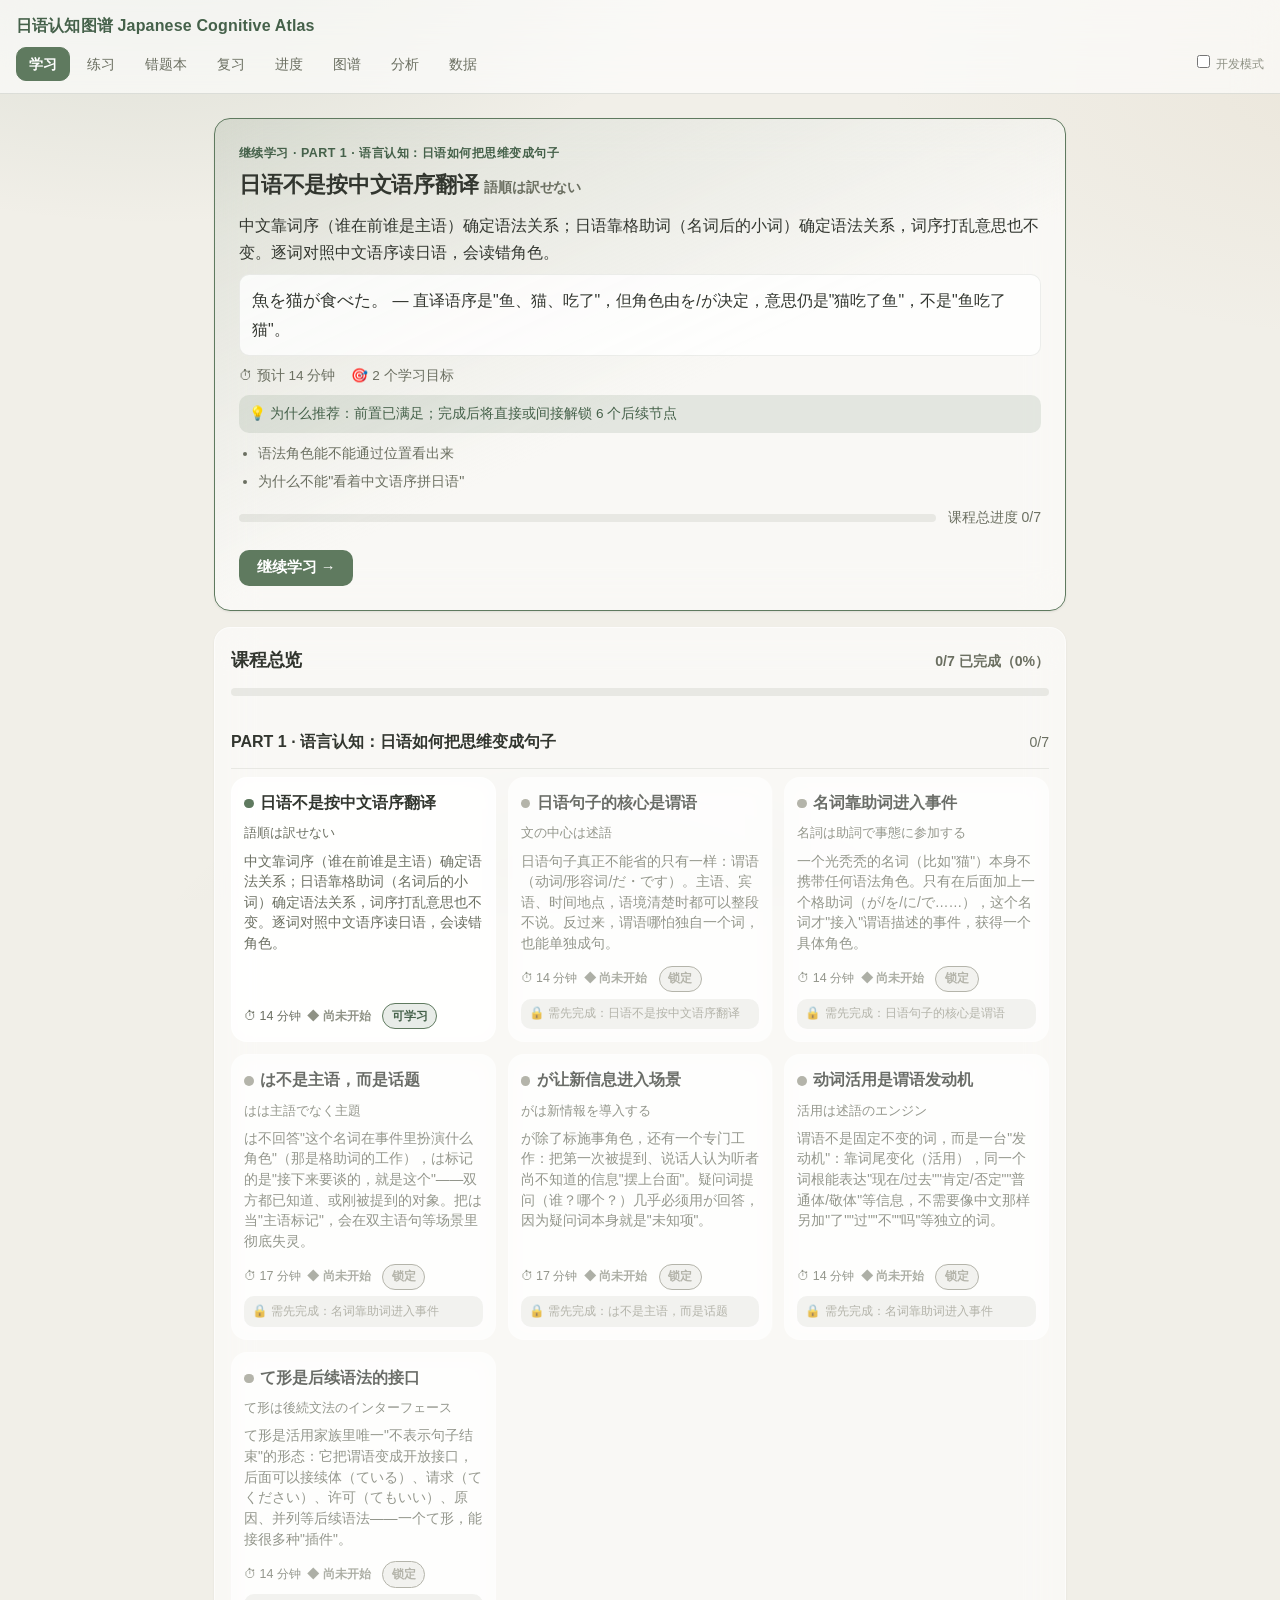
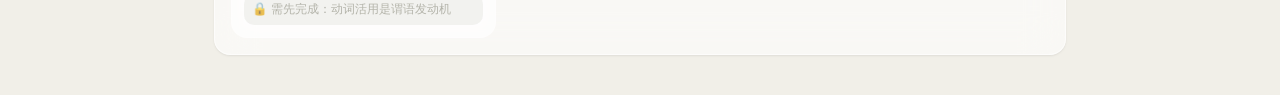
==== commit cb981c15: "Turn the Knowledge Graph into a reasoning engine + add Text Analyzer Two new read-only sections on t" ====
--- a/index.html
+++ b/index.html
@@ -190,6 +190,10 @@
     font-size: 1rem; padding: 0.7rem 1.5rem; margin-top: var(--sp-2);
   }
   .hero-done h2 { color: var(--success); }
+  .hero-reason {
+    font-size: 0.85rem; color: var(--accent-dark); background: var(--accent-bg);
+    border-radius: var(--radius-sm); padding: 0.45rem 0.65rem; margin: var(--sp-2) 0;
+  }
 
   /* ---- overview ---- */
   .overview-header { display: flex; justify-content: space-between; align-items: baseline; flex-wrap: wrap; gap: var(--sp-2); }
@@ -249,6 +253,33 @@
     position: absolute; top: -0.5rem; right: -0.5rem; background: var(--paper); border: 1px solid var(--border);
     border-radius: 999px; font-size: 0.68rem; padding: 0.1rem 0.4rem; color: var(--ink-soft); cursor: help;
   }
+
+  /* ---- graph intelligence flags ---- */
+  .graph-flag {
+    display: inline-block; font-size: 0.66rem; font-weight: 700; padding: 0.05rem 0.4rem;
+    border-radius: 999px; margin-left: 0.3rem; white-space: nowrap;
+  }
+  .flag-recommended { background: var(--accent); color: #fff; }
+  .flag-weak { background: var(--error-bg); color: var(--error); border: 1px solid var(--error); }
+  .flag-due { background: var(--warn-bg); color: var(--warn); border: 1px solid var(--warn); }
+  .graph-node.is-recommended { animation: rec-pulse 2.4s ease-in-out infinite; border-color: var(--accent); }
+  @keyframes rec-pulse {
+    0%, 100% { box-shadow: 0 0 0 0 rgba(95, 122, 95, 0.0); }
+    50% { box-shadow: 0 0 0 6px rgba(95, 122, 95, 0.18); }
+  }
+  @media (prefers-reduced-motion: reduce) {
+    .graph-node.is-recommended { animation: none; box-shadow: 0 0 0 3px rgba(95, 122, 95, 0.25); }
+  }
+  .why-list { margin: 0.2rem 0 0 1.1rem; padding: 0; font-size: 0.86rem; color: var(--ink-soft); }
+  .why-list li { margin-bottom: 0.2rem; }
+
+  /* ---- text analyzer ---- */
+  .analyze-hit { border: 1px solid var(--border-soft); border-radius: var(--radius-sm); padding: 0.6rem 0.7rem; margin-bottom: var(--sp-2); background: var(--paper-raised); }
+  .analyze-hit-head { display: flex; align-items: center; gap: 0.5rem; flex-wrap: wrap; margin-bottom: 0.3rem; }
+  .analyze-surface { background: var(--accent-bg); border-radius: 4px; padding: 0.05rem 0.3rem; }
+  .analyze-order { padding-left: 1.4rem; }
+  .analyze-order li { margin-bottom: 0.4rem; }
+  .analyze-sample { font-size: 0.8rem; padding: 0.35rem 0.7rem; }
   .graph-edge { fill: none; stroke-width: 2.5; stroke-linecap: round; }
   .graph-edge.edge-active { stroke: var(--accent); }
   .graph-edge.edge-locked { stroke: var(--lock); stroke-dasharray: 5 4; opacity: 0.8; }
@@ -1254,9 +1285,10 @@
 }
 
 function getRecommendedNode() {
-  const nodes = sortedVisibleNodes();
-  const byState = s => nodes.find(n => computeUnlockState(n) === s);
-  return byState('in-progress') || byState('available') || null;
+  // Delegates to the Graph Intelligence Engine (section 3d): highest-priority
+  // actionable node, weak/review-due nodes ranked above brand-new content.
+  const ranked = recommendNextNodes(1);
+  return ranked.length ? ranked[0].node : null;
 }
 
 function todayStats() {
@@ -1364,6 +1396,299 @@
 }
 
 /* =========================================================================
+   3d. GRAPH INTELLIGENCE ENGINE
+   Derived, read-only reasoning over graph structure + SRS state. Every
+   priority score comes with human-readable reasons — the engine must be
+   able to EXPLAIN each recommendation, never just emit a number. Nothing
+   here mutates STATE; the underlying engine (section 3) stays untouched.
+   ========================================================================= */
+
+// Transitive downstream set: every node whose requires-chain passes through this one.
+function downstreamNodeIds(nodeId, acc) {
+  acc = acc || new Set();
+  NODES.forEach(n => {
+    if ((n.refs.requires || []).includes(nodeId) && !acc.has(n.id)) {
+      acc.add(n.id);
+      downstreamNodeIds(n.id, acc);
+    }
+  });
+  return acc;
+}
+
+// Nodes that invoke this one (borrow its conclusion) — reverse of refs.invokes.
+function citedByNodeIds(nodeId) {
+  return NODES.filter(n => (n.refs.invokes || []).includes(nodeId)).map(n => n.id);
+}
+
+// Nodes that preview this one — "where was I teased before".
+function previewedByNodeIds(nodeId) {
+  return NODES.filter(n => (n.refs.previews || []).includes(nodeId)).map(n => n.id);
+}
+
+// Review pressure per node, from its criteria's SRS state.
+function nodeReviewInfo(node) {
+  let dueCount = 0, weakCount = 0;
+  (node.criteria || []).forEach(cid => {
+    const cp = STATE.progress.criteria[cid];
+    if (!cp || cp.attempts === 0) return;
+    if (cp.internalized) {
+      if (isOverdue(cp)) dueCount++;
+    } else if (cp.streak === 0) {
+      weakCount++;
+    }
+  });
+  return { dueCount, weakCount };
+}
+
+// How many times this node's exercises landed in the error book.
+function nodeErrorCount(node) {
+  let count = 0;
+  Object.keys(STATE.errorBook).forEach(rootId => {
+    STATE.errorBook[rootId].forEach(entry => { if (entry.nodeId === node.id) count++; });
+  });
+  return count;
+}
+
+// The core reasoning call: state + flags + explainable priority.
+function computeNodeIntelligence(node) {
+  const state = computeUnlockState(node);
+  const { dueCount, weakCount } = nodeReviewInfo(node);
+  const errors = nodeErrorCount(node);
+  const downstream = downstreamNodeIds(node.id);
+  const reasons = [];
+  let priority = 0;
+
+  if (weakCount > 0) {
+    priority += 40 + weakCount * 5;
+    reasons.push(`${weakCount} 个判据处于薄弱状态（最近答错，连续正确已清零），修复薄弱点优先于学新内容`);
+  }
+  if (dueCount > 0) {
+    priority += 30 + dueCount * 5;
+    reasons.push(`${dueCount} 个已内化判据超过 24 小时未复习，记忆需要巩固`);
+  }
+  if (state === 'in-progress') {
+    priority += 25;
+    reasons.push('已开始学习但尚未完成，先完成再开新节点');
+  }
+  if (state === 'available') {
+    priority += 10 + downstream.size * 3;
+    reasons.push(downstream.size > 0
+      ? `前置已满足；完成后将直接或间接解锁 ${downstream.size} 个后续节点`
+      : '前置已满足，当前可学习');
+  }
+  if (state === 'locked') {
+    priority = -1;
+    reasons.length = 0;
+    const prereq = nodePrereqStatus(node);
+    reasons.push('前置未完成，暂不推荐：' + prereq.text);
+  }
+  if (state === 'internalized' && dueCount === 0 && weakCount === 0) {
+    reasons.push('已内化且记忆状态良好，无需立即复习');
+  }
+
+  return {
+    state, priority, reasons,
+    dueCount, weakCount, errorCount: errors,
+    downstreamCount: downstream.size,
+    isReviewDue: dueCount > 0,
+    isWeak: weakCount > 0,
+  };
+}
+
+// Priority-ranked next actions across all visible nodes, with reasons attached.
+function recommendNextNodes(limit) {
+  const ranked = sortedVisibleNodes()
+    .map(node => ({ node, intel: computeNodeIntelligence(node) }))
+    .filter(r => r.intel.priority > 0)
+    .sort((a, b) => b.intel.priority - a.intel.priority);
+  return limit ? ranked.slice(0, limit) : ranked;
+}
+
+// Ordered list of unmet prerequisites (deepest first) needed to reach a node.
+function learningPathTo(nodeId, acc, seen) {
+  acc = acc || [];
+  seen = seen || new Set();
+  const node = NODES_BY_ID[nodeId];
+  if (!node || seen.has(nodeId)) return acc;
+  seen.add(nodeId);
+  (node.refs.requires || []).forEach(reqId => {
+    const rn = NODES_BY_ID[reqId];
+    if (rn && !isNodeInternalized(rn)) {
+      learningPathTo(reqId, acc, seen);
+      if (!acc.includes(reqId)) acc.push(reqId);
+    }
+  });
+  return acc;
+}
+
+// Structured "why this node matters" — every claim derived from real edges/state.
+function whyNodeMatters(node) {
+  const parts = [];
+  const direct = getKnowledgeRelations(node).unlocks;
+  const downstream = downstreamNodeIds(node.id);
+  if (direct.length) parts.push(`直接解锁 ${direct.length} 个节点${downstream.size > direct.length ? `，间接支撑共 ${downstream.size} 个后续节点` : ''}`);
+  const citedBy = citedByNodeIds(node.id);
+  if (citedBy.length) parts.push(`被 ${citedBy.length} 个节点在讲解中引用（它们的解释依赖本节点的结论）`);
+  const contrasts = node.refs.contrasts || [];
+  if (contrasts.length) parts.push(`与 ${contrasts.map(nodeTitle).join('、')} 构成易混淆对，掌握本节点是辨析的前提`);
+  if (!parts.length) parts.push('当前图谱中的叶子节点：为后续模块（体、敬语、复句等）预留的接入点');
+  return parts;
+}
+
+/* =========================================================================
+   3e. TEXT ANALYZER — AI Parsing Engine, deterministic scaffold
+   The constitution's Layer 4 ("paste any Japanese → locate every node")
+   ultimately needs a real morphological parser / LLM backend, which a
+   static single-file app cannot honestly fake. What CAN be built honestly
+   today: deterministic surface-pattern detectors for the nodes that exist,
+   wired into the SAME graph reasoning (mastery, prerequisites, learning
+   order) the eventual AI layer will use. Every detection is marked as
+   surface-level (教学简化) — the detectors are replaceable, the graph
+   reasoning downstream of them is permanent.
+   ========================================================================= */
+
+const GREETING_WA_EXCLUSIONS = /こんにちは|こんばんは/g;
+
+const TEXT_DETECTORS = [
+  {
+    nodeId: 'lc-particle-entry',
+    what: '格助词（名词接入事件的接口）',
+    detect(text) {
+      const surfaces = [];
+      const re = /(?<=[一-龯々ァ-ヶーぁ-んA-Za-z0-9])([がをにでへ]|から|まで|と)(?=[、。！？\s]|[一-龯々ァ-ヶー]|[ぁ-ん])/g;
+      const seen = new Set();
+      let m;
+      while ((m = re.exec(text)) !== null) {
+        if (!seen.has(m[1])) { seen.add(m[1]); surfaces.push(m[1]); }
+      }
+      return surfaces;
+    }
+  },
+  {
+    nodeId: 'lc-wa-topic',
+    what: '话题标记 は',
+    detect(text) {
+      const cleaned = text.replace(GREETING_WA_EXCLUSIONS, '');
+      const re = /(?<=[一-龯々ァ-ヶーA-Za-z0-9ぁ-ん])は(?=[、\s]|[一-龯々ァ-ヶー]|$)/g;
+      const out = [];
+      let m;
+      while ((m = re.exec(cleaned)) !== null) {
+        out.push(cleaned.slice(Math.max(0, m.index - 4), m.index + 1));
+        if (out.length >= 5) break;
+      }
+      return out;
+    }
+  },
+  {
+    nodeId: 'lc-ga-newinfo',
+    what: 'が的新信息/総记用法（与疑问词共现）',
+    detect(text) {
+      const hasQuestionWord = /誰|だれ|何が|なにが|どれ|どこ|いつ|どの|どちら/.test(text);
+      const gaMatches = [];
+      const re = /(?<=[一-龯々ァ-ヶーぁ-んA-Za-z0-9])が/g;
+      let m;
+      while ((m = re.exec(text)) !== null) {
+        gaMatches.push(text.slice(Math.max(0, m.index - 4), m.index + 1));
+        if (gaMatches.length >= 5) break;
+      }
+      // Only claim the INFORMATION-STRUCTURE ga when a question word co-occurs —
+      // bare が alone is already covered by lc-particle-entry (case usage).
+      return hasQuestionWord && gaMatches.length ? gaMatches : [];
+    }
+  },
+  {
+    nodeId: 'lc-predicate-core',
+    what: '谓语中心性 / 论元省略',
+    detect(text) {
+      const sentences = text.split(/[。！？\n]/).map(s => s.trim()).filter(Boolean);
+      const out = [];
+      sentences.forEach(s => {
+        const hasPredicateEnding = /(です|ます|ました|ません|でした|だった|だ|た|ない|る|い|う)$/.test(s);
+        const hasSubjectMarker = /(?<=[一-龯々ァ-ヶーぁ-んA-Za-z0-9])[はが]/.test(s.replace(GREETING_WA_EXCLUSIONS, ''));
+        if (hasPredicateEnding && !hasSubjectMarker) out.push(s.length > 14 ? s.slice(0, 14) + '…' : s);
+      });
+      return out.slice(0, 4);
+    }
+  },
+  {
+    nodeId: 'lc-word-order',
+    what: '语序调整（宾语/状语前置于主语）',
+    detect(text) {
+      const out = [];
+      const re = /[一-龯々ァ-ヶーぁ-ん]+[をに][^。！？]{0,12}?[一-龯々ァ-ヶーぁ-ん]+が/g;
+      let m;
+      while ((m = re.exec(text)) !== null) {
+        out.push(m[0].length > 16 ? m[0].slice(0, 16) + '…' : m[0]);
+        if (out.length >= 3) break;
+      }
+      return out;
+    }
+  },
+  {
+    nodeId: 'lc-verb-engine',
+    what: '动词活用（词尾形态变化）',
+    detect(text) {
+      const re = /(ました|ません|でした|なかった|させられ|られた|られる|させる|された|される|たかった|たい)/g;
+      const seen = new Set();
+      const out = [];
+      let m;
+      while ((m = re.exec(text)) !== null) {
+        if (!seen.has(m[1])) { seen.add(m[1]); out.push(m[1]); }
+      }
+      return out;
+    }
+  },
+  {
+    nodeId: 'lc-te-interface',
+    what: 'て形接续',
+    detect(text) {
+      const re = /([ぁ-ん]て(?:いる|います|いた|いて|ください|も|から|ある|おく|しまう|、)|[ぁ-ん]んで(?:いる|います|ください|、)?|って(?:いる|います|ください|、))/g;
+      const seen = new Set();
+      const out = [];
+      let m;
+      while ((m = re.exec(text)) !== null) {
+        if (!seen.has(m[1])) { seen.add(m[1]); out.push(m[1]); }
+      }
+      return out.slice(0, 5);
+    }
+  }
+];
+
+// Analyze pasted text: run detectors, then reason over the graph about what
+// the learner can already read vs. what to study first. Pure function.
+function analyzeText(text) {
+  if (!text || !text.trim()) return null;
+  const detections = [];
+  TEXT_DETECTORS.forEach(d => {
+    const surfaces = d.detect(text);
+    if (surfaces.length) detections.push({ nodeId: d.nodeId, what: d.what, surfaces });
+  });
+
+  // Graph reasoning over the detected nodes.
+  const depthCache = {};
+  const plan = detections
+    .map(d => {
+      const node = NODES_BY_ID[d.nodeId];
+      const intel = computeNodeIntelligence(node);
+      const missingPrereqs = learningPathTo(node.id).filter(id => id !== node.id);
+      return { detection: d, node, intel, missingPrereqs, depth: computeNodeDepth(node, depthCache) };
+    })
+    .sort((a, b) => a.depth - b.depth);
+
+  const mastered = plan.filter(p => p.intel.state === 'internalized');
+  const toLearn = plan.filter(p => p.intel.state !== 'internalized');
+
+  // Study order: unmet prerequisites first (even if not directly detected), then detected nodes by depth.
+  const studyOrder = [];
+  toLearn.forEach(p => {
+    p.missingPrereqs.forEach(id => { if (!studyOrder.includes(id)) studyOrder.push(id); });
+    if (!studyOrder.includes(p.node.id)) studyOrder.push(p.node.id);
+  });
+
+  return { detections, plan, mastered, toLearn, studyOrder };
+}
+
+/* =========================================================================
    4. UI — router + renderers
    ========================================================================= */
 
@@ -1374,12 +1699,15 @@
   { id: 'review', label: '复习' },
   { id: 'progress', label: '进度' },
   { id: 'roadmap', label: '图谱' },
+  { id: 'analyze', label: '分析' },
   { id: 'data', label: '数据' }
 ];
 
 let currentTab = 'study';
 let currentNodeId = null;
 let currentGraphNodeId = null;
+let currentAnalysisText = '';
+let currentAnalysis = null;
 
 function navigate(tab) {
   currentTab = tab;
@@ -1477,7 +1805,9 @@
 }
 
 function renderContinueLearningHero() {
-  const rec = getRecommendedNode();
+  const ranked = recommendNextNodes(1);
+  const rec = ranked.length ? ranked[0].node : null;
+  const recIntel = ranked.length ? ranked[0].intel : null;
   const progress = courseProgress();
   if (!rec) {
     if (progress.total === 0) return '';
@@ -1502,6 +1832,7 @@
         <span>⏱ 预计 ${mins} 分钟</span>
         <span>🎯 ${objectives.length} 个学习目标</span>
       </div>
+      ${recIntel && recIntel.reasons.length ? `<div class="hero-reason">💡 为什么推荐：${escapeHtml(recIntel.reasons[0])}</div>` : ''}
       <ul class="hero-objectives">
         ${objectives.map(o => `<li>${escapeHtml(o)}</li>`).join('')}
       </ul>
@@ -1898,20 +2229,26 @@
   return map;
 }
 
-function renderGraphNode(node, categoryIndex) {
-  const state = computeUnlockState(node);
+function renderGraphNode(node, categoryIndex, recommendedId) {
+  const intel = computeNodeIntelligence(node);
+  const state = intel.state;
   const contrasts = node.refs.contrasts || [];
   const contrastTitle = contrasts.map(id => NODES_BY_ID[id] ? NODES_BY_ID[id].title.zh : id).join('、');
   const kp = node.knowledgePosition;
   const catLabel = kp && kp.parent_concept ? kp.parent_concept.label : null;
   const catCls = catLabel ? 'cat-' + (categoryIndex[catLabel] || 0) : '';
   const selected = currentGraphNodeId === node.id ? ' is-selected' : '';
+  const isRecommended = recommendedId === node.id;
+  const flags = [];
+  if (isRecommended) flags.push('<span class="graph-flag flag-recommended">▶ 推荐</span>');
+  if (intel.isWeak) flags.push('<span class="graph-flag flag-weak">△ 薄弱</span>');
+  if (intel.isReviewDue) flags.push('<span class="graph-flag flag-due">⏰ 待复习</span>');
   return `
-    <div class="graph-node state-${state}${selected}" data-action="graph-select" data-node-id="${node.id}" data-graph-node="${node.id}">
+    <div class="graph-node state-${state}${selected}${isRecommended ? ' is-recommended' : ''}" data-action="graph-select" data-node-id="${node.id}" data-graph-node="${node.id}">
       ${catLabel ? `<div class="graph-node-category ${catCls}">${escapeHtml(catLabel)}</div>` : ''}
       <div class="graph-node-title">${escapeHtml(node.title.zh)}</div>
       <div class="graph-node-jp jp">${escapeHtml(node.title.ja)}</div>
-      <div class="graph-node-meta"><span class="badge ${UNLOCK_BADGE_CLASS[state]}">${UNLOCK_LABEL[state]}</span></div>
+      <div class="graph-node-meta"><span class="badge ${UNLOCK_BADGE_CLASS[state]}">${UNLOCK_LABEL[state]}</span>${flags.join('')}</div>
       ${contrasts.length ? `<div class="graph-node-contrast" title="辨析对比：${escapeHtml(contrastTitle)}">⇄ 辨析</div>` : ''}
     </div>
   `;
@@ -1923,16 +2260,32 @@
     return `<div class="card"><p class="muted">点击左侧任意节点，查看知识定位、认知层摘要与学习层摘要。</p></div>`;
   }
   const rel = getKnowledgeRelations(node);
-  const state = computeUnlockState(node);
+  const intel = computeNodeIntelligence(node);
+  const state = intel.state;
   const conf = nodeConfidenceInfo(node);
   const mins = estimateNodeMinutes(node);
   const kp = node.knowledgePosition;
   const nextUp = rel.unlocks;
-
-  const relatedParts = [];
-  if (rel.contrast_nodes.length) relatedParts.push(`<div><span class="muted">辨析：</span>${renderNodeIdList(rel.contrast_nodes)}</div>`);
-  if (rel.similar_nodes.length) relatedParts.push(`<div><span class="muted">相似：</span>${renderNodeIdList(rel.similar_nodes)}</div>`);
-  if (rel.related_concepts.length) relatedParts.push(`<div><span class="muted">预告：</span>${renderNodeIdList(rel.related_concepts)}</div>`);
+  const citedBy = citedByNodeIds(node.id);
+  const previewedBy = previewedByNodeIds(node.id);
+  const path = learningPathTo(node.id);
+  const whyParts = whyNodeMatters(node);
+
+  // 接下来学什么：if this node isn't done, itself (after its path); if done, its available unlocks.
+  let nextStudy;
+  if (state === 'locked') {
+    nextStudy = `<div class="muted" style="margin-bottom:0.25rem;">先补齐前置：</div>${renderNodeIdList(path)}`;
+  } else if (state !== 'internalized') {
+    nextStudy = `<span class="muted">先完成本节点，再看"学完后解锁"。</span>`;
+  } else {
+    const availNext = nextUp.filter(id => { const n = NODES_BY_ID[id]; return n && computeUnlockState(n) !== 'locked' && !isNodeInternalized(n); });
+    nextStudy = availNext.length ? renderNodeIdList(availNext) : '<span class="muted">本节点的直接后续已全部完成或尚未接入。</span>';
+  }
+
+  const memoryFlags = [];
+  if (intel.isWeak) memoryFlags.push(`<span class="graph-flag flag-weak">△ ${intel.weakCount} 个薄弱判据</span>`);
+  if (intel.isReviewDue) memoryFlags.push(`<span class="graph-flag flag-due">⏰ ${intel.dueCount} 个判据待复习</span>`);
+  if (intel.errorCount > 0) memoryFlags.push(`<span class="muted">错题本中有 ${intel.errorCount} 条本节点记录</span>`);
 
   return `
     <div class="card graph-side-panel">
@@ -1944,9 +2297,17 @@
         <span class="badge ${UNLOCK_BADGE_CLASS[state]}">${UNLOCK_LABEL[state]}</span>
         <span class="conf ${conf.cls}">◆ ${escapeHtml(conf.label)}</span>
       </div>
-
-      <h4>知识定位</h4>
+      ${memoryFlags.length ? `<div style="margin:0.35rem 0;">${memoryFlags.join(' ')}</div>` : ''}
+
+      <h4>我在哪里？</h4>
       <p class="muted">${escapeHtml(kp.semantic_position)}</p>
+
+      <h4>我为什么重要？</h4>
+      <ul class="why-list">${whyParts.map(p => `<li>${escapeHtml(p)}</li>`).join('')}</ul>
+
+      <h4>必须先具备什么？</h4>
+      <div>${renderNodeIdList(rel.prerequisite_concepts)}</div>
+      ${path.length && state === 'locked' ? `<div class="kp-field-note">按顺序补齐：${path.map(nodeTitle).map(escapeHtml).join(' → ')}</div>` : ''}
 
       <h4>认知层摘要</h4>
       <p class="muted">${escapeHtml(node.layer0.body)}</p>
@@ -1954,14 +2315,23 @@
       <h4>学习层摘要</h4>
       <p class="muted">⏱ 预计 ${mins} 分钟 · ${node.layer1.steps.length} 个学习步骤 · ${node.criteria.length} 个判据</p>
 
-      <h4>前提</h4>
-      <div>${renderNodeIdList(rel.prerequisite_concepts)}</div>
-
-      <h4>相关节点</h4>
-      <div>${relatedParts.length ? relatedParts.join('') : '<span class="muted">暂无</span>'}</div>
-
-      <h4>学完后推荐</h4>
-      <div>${nextUp.length ? renderNodeIdList(nextUp) : '<span class="muted">暂无（尚未解锁下一节点）</span>'}</div>
+      <h4>容易与什么混淆？</h4>
+      <div>${rel.contrast_nodes.length ? renderNodeIdList(rel.contrast_nodes) : '<span class="muted">图谱中暂无已登记的易混淆对</span>'}</div>
+
+      <h4>谁在内部调用我？</h4>
+      <div>${citedBy.length ? renderNodeIdList(citedBy) : '<span class="muted">暂无节点引用本节点的结论</span>'}</div>
+
+      <h4>我还会在哪里出现？</h4>
+      <div>${previewedBy.length || rel.related_concepts.length
+        ? [previewedBy.length ? `<div><span class="muted">曾在这里被预告：</span>${renderNodeIdList(previewedBy)}</div>` : '',
+           rel.related_concepts.length ? `<div><span class="muted">本节点预告了：</span>${renderNodeIdList(rel.related_concepts)}</div>` : ''].join('')
+        : '<span class="muted">暂无前后呼应记录</span>'}</div>
+
+      <h4>学完后解锁什么？</h4>
+      <div>${nextUp.length ? renderNodeIdList(nextUp) : '<span class="muted">暂无（图谱叶子节点）</span>'}</div>
+
+      <h4>接下来该学什么？</h4>
+      <div>${nextStudy}</div>
 
       <h4>校验状态</h4>
       <p>${renderVerificationBadge(kp.verification_status)} <span class="muted">· ${kp.evidence && kp.evidence.length ? kp.evidence.length + ' 条关联来源' : '暂无关联来源'}</span></p>
@@ -1974,6 +2344,8 @@
 function viewRoadmap() {
   const mods = visibleModules().slice().sort((a, b) => a.order - b.order);
   const categoryIndex = buildCategoryIndex();
+  const recTop = recommendNextNodes(1);
+  const recommendedId = recTop.length ? recTop[0].node.id : null;
 
   const legend = `
     <div class="card graph-legend">
@@ -1990,6 +2362,11 @@
         <span class="legend-item">┄ 辨析 contrasts</span>
         <span class="legend-item">╌ 相似 invokes</span>
         <span class="legend-item">‥ 预告 previews</span>
+      </div>
+      <div class="legend-row" style="margin-top:0.3rem;">
+        <span class="legend-item"><span class="graph-flag flag-recommended">▶ 推荐</span>当前最优学习动作</span>
+        <span class="legend-item"><span class="graph-flag flag-weak">△ 薄弱</span>最近答错待修复</span>
+        <span class="legend-item"><span class="graph-flag flag-due">⏰ 待复习</span>已内化但记忆超期</span>
       </div>
     </div>
   `;
@@ -2004,7 +2381,7 @@
       (tiers[d] = tiers[d] || []).push(n);
     });
     const tierKeys = Object.keys(tiers).map(Number).sort((a, b) => a - b);
-    const tiersHtml = tierKeys.map(d => `<div class="graph-tier" data-tier="${d}">${tiers[d].map(n => renderGraphNode(n, categoryIndex)).join('')}</div>`).join('');
+    const tiersHtml = tierKeys.map(d => `<div class="graph-tier" data-tier="${d}">${tiers[d].map(n => renderGraphNode(n, categoryIndex, recommendedId)).join('')}</div>`).join('');
     return `
       <div class="card graph-module">
         <h2>${escapeHtml(mod.name.zh)}</h2>
@@ -2097,6 +2474,74 @@
   });
 }
 
+const ANALYZE_SAMPLES = [
+  { label: '例句 1（は+て形）', text: '田中さんは朝ご飯を食べて、会社へ行きました。' },
+  { label: '例句 2（疑问词+が）', text: '誰が窓を開けましたか。' },
+  { label: '例句 3（论元省略）', text: 'もう食べた？うん、食べた。' }
+];
+
+function renderAnalysisResult(analysis) {
+  if (!analysis) return '';
+  if (!analysis.detections.length) {
+    return `<div class="card"><p class="muted">未检测到已收录知识节点的表层特征。当前检测器只覆盖 PART 1 的 7 个认知节点（は/が/格助词/活用/て形/语序/谓语省略）——随着模块增加，检测范围会同步扩大。</p></div>`;
+  }
+
+  const rows = analysis.plan.map(p => {
+    const conf = nodeConfidenceInfo(p.node);
+    const stateBadge = `<span class="badge ${UNLOCK_BADGE_CLASS[p.intel.state]}">${UNLOCK_LABEL[p.intel.state]}</span>`;
+    const prereqNote = p.missingPrereqs.length
+      ? `<div class="kp-field-note">⚠ 缺少前置：${p.missingPrereqs.map(nodeTitle).map(escapeHtml).join('、')}</div>`
+      : '';
+    return `
+      <div class="analyze-hit">
+        <div class="analyze-hit-head">
+          <span class="ref-capsule" data-action="open-node" data-node-id="${p.node.id}">${escapeHtml(p.node.title.zh)}</span>
+          ${stateBadge}
+          <span class="conf ${conf.cls}">◆ ${escapeHtml(conf.label)}</span>
+        </div>
+        <div class="muted">检测特征（${escapeHtml(p.detection.what)}）：${p.detection.surfaces.map(s => `<span class="jp analyze-surface">${escapeHtml(s)}</span>`).join(' ')}</div>
+        ${prereqNote}
+      </div>
+    `;
+  }).join('');
+
+  const orderHtml = analysis.studyOrder.length
+    ? `<ol class="analyze-order">${analysis.studyOrder.map(id => `<li><span class="ref-capsule" data-action="open-node" data-node-id="${id}">${escapeHtml(nodeTitle(id))}</span></li>`).join('')}</ol>`
+    : `<p class="muted">检测到的知识点你已全部内化——这段文本对你而言没有新的认知负担。</p>`;
+
+  return `
+    <div class="card">
+      <h3>检测到 ${analysis.detections.length} 个知识节点</h3>
+      <p class="muted">已掌握 ${analysis.mastered.length} 个 · 待学习/巩固 ${analysis.toLearn.length} 个</p>
+      ${rows}
+    </div>
+    <div class="card">
+      <h3>推荐学习顺序</h3>
+      <p class="muted">由知识图谱推理得出：先补未满足的前置节点，再按依赖深度学习检测到的节点。</p>
+      ${orderHtml}
+    </div>
+  `;
+}
+
+function viewAnalyze() {
+  const samplesHtml = ANALYZE_SAMPLES.map((s, i) =>
+    `<button class="secondary analyze-sample" data-action="analyze-sample" data-sample="${i}">${escapeHtml(s.label)}</button>`
+  ).join('');
+  return `
+    <div class="card">
+      <h2>文本分析</h2>
+      <p class="muted">粘贴任意日语文本，系统会定位其中已收录的知识节点、对照你的掌握状态、并给出学习顺序建议。</p>
+      <textarea id="analyzeText" placeholder="在此粘贴日语文本，例如：田中さんは朝ご飯を食べて、会社へ行きました。">${escapeHtml(currentAnalysisText)}</textarea>
+      <div style="margin-top:0.5rem; display:flex; gap:0.5rem; flex-wrap:wrap; align-items:center;">
+        <button class="primary" data-action="analyze">分析 →</button>
+        ${samplesHtml}
+      </div>
+      <p class="kp-field-note" style="margin-top:0.6rem;">${renderVerificationBadge('pedagogical_simplification')} 当前为确定性表层特征检测（正则模式匹配），不是完整形态学解析：可能漏检（如汉字动词的活用）、也可能误检（如助词与词内假名同形）。检测层未来会被真正的解析引擎替换，但下游的图谱推理（掌握状态、前置检查、学习顺序）已是最终架构。</p>
+    </div>
+    <div id="analyzeResult">${renderAnalysisResult(currentAnalysis)}</div>
+  `;
+}
+
 function viewData() {
   return `
     <div class="card">
@@ -2128,6 +2573,7 @@
   review: viewReview,
   progress: viewProgress,
   roadmap: viewRoadmap,
+  analyze: viewAnalyze,
   data: viewData
 };
 
@@ -2196,6 +2642,14 @@
     render();
   } else if (action === 'graph-close') {
     currentGraphNodeId = null;
+    render();
+  } else if (action === 'analyze') {
+    currentAnalysisText = document.getElementById('analyzeText').value;
+    currentAnalysis = analyzeText(currentAnalysisText);
+    render();
+  } else if (action === 'analyze-sample') {
+    currentAnalysisText = ANALYZE_SAMPLES[Number(target.dataset.sample)].text;
+    currentAnalysis = analyzeText(currentAnalysisText);
     render();
   } else if (action === 'answer') {
     submitAnswer(target.dataset.exerciseId, Number(target.dataset.choice));
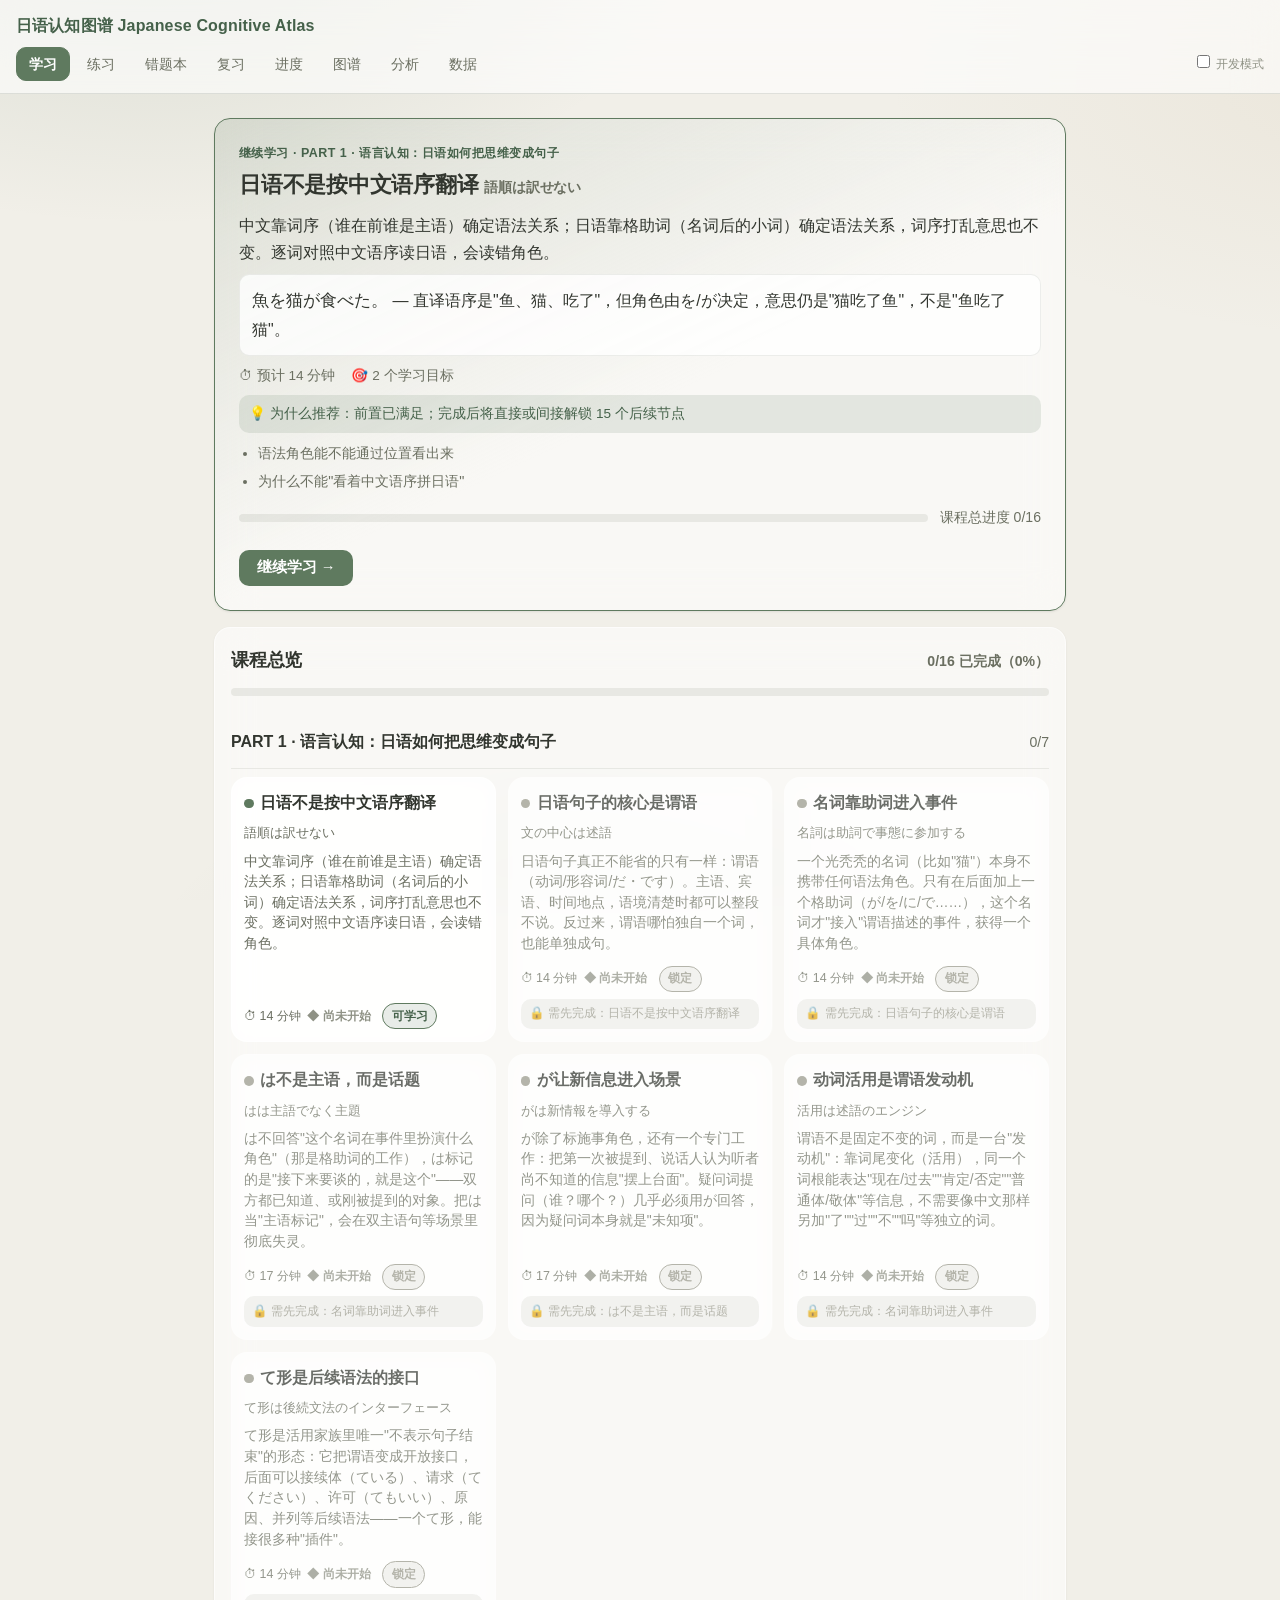
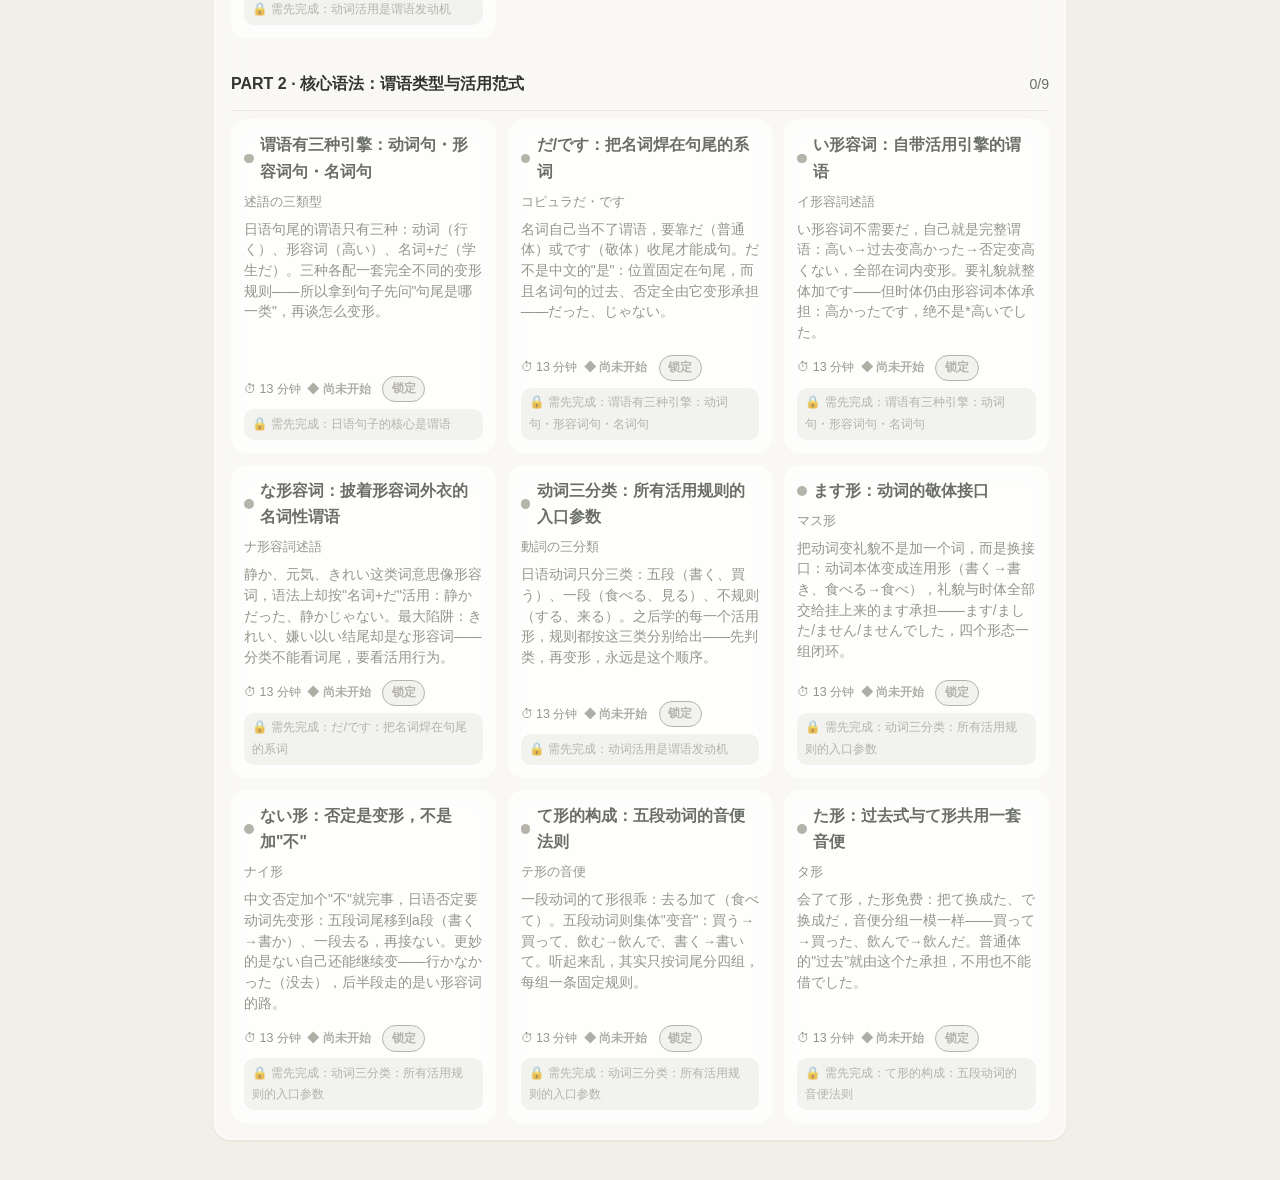
==== commit 3cab9d65: "PART 2 batch 1: predicate system + verb conjugation core (9 nodes) First Knowledge Expansion Mode ba" ====
--- a/index.html
+++ b/index.html
@@ -376,6 +376,13 @@
     description: 'Atlas 的入口模块：不讲孤立语法规则，讲日语组织句子的认知机制——语序、谓语、助词、话题/焦点、活用、连接形，一环扣一环。'
   },
   {
+    id: 'core-grammar',
+    name: { zh: 'PART 2 · 核心语法：谓语类型与活用范式', ja: 'コア文法モジュール' },
+    order: 2,
+    status: 'draft',
+    description: '在 PART 1 认知框架之上展开具体语法系统：三类谓语（动词/形容词/名词+だ）各自的活用范式，动词分类，以及 ます/ない/た/て 四大基础活用形的构成规则。'
+  },
+  {
     id: '_sample',
     name: { zh: '示例模块（开发用，非正式内容）', ja: 'サンプルモジュール' },
     order: 0,
@@ -392,6 +399,12 @@
   { id: 'R_D', name: '総记/中立叙述误判', description: '把疑问词句、排他性列举等必须用が的场合误用は，通常源于中文"是"字句不区分単纯陈述与排他指认。', module: 'lang-cognition' },
   { id: 'R_CONJ', name: '活用形态误判为可选装饰', description: '把日语谓语的词尾变化（时体、否定、礼貌等）误当成类似中文"了/不/吗"那样可自由添加/省略的独立虚词，而非强制性形态。', module: 'lang-cognition' },
   { id: 'R_TE', name: 'て形功能范围误判', description: '把て形直接等同于某个固定中文虚词（如"然后"），忽视て形本身不携带具体逻辑关系、需由后续成分或语境决定。', module: 'lang-cognition' },
+  { id: 'R_PREDTYPE', name: '谓语类型混淆', description: '未先判断谓语属于动词/形容词/名词+だ哪一类就套活用规则，或用中文"是/很"结构直觉给错误的谓语类型加系词。', module: 'core-grammar' },
+  { id: 'R_COPULA', name: 'だ/です使用错误', description: '受中文"是"字句位置（主宾之间）影响错置だ/です，或普通体敬体叠加（*学生だです），或忘记だ自身承担时体活用（だった/じゃない）。', module: 'core-grammar' },
+  { id: 'R_ADJCONJ', name: '形容词活用错误', description: '把时体交给です而不变形容词本体（*高いでした），给い形容词加だ（*高いだ），或把な形容词按い形容词范式活用（*きれいくない）。', module: 'core-grammar' },
+  { id: 'R_VGROUP', name: '动词分类误判', description: '未按词尾结构判断动词类别，把帰る/入る等"伪一段"五段动词按一段活用，或对每个活用形死记硬背而不先分类。', module: 'core-grammar' },
+  { id: 'R_POLITE_MIX', name: '普通体敬体混接', description: '把敬体当可选点缀随意叠加或混接（*行くです、*行きますだ），未理解ます/です在谓语活用链中占据固定的礼貌槽位。', module: 'core-grammar' },
+  { id: 'R_ONBIN', name: '音便规则误用', description: 'て形/た形构成时音便分组记错（*買いて、*飲みて），或不知道行く→行って是く组唯一例外。', module: 'core-grammar' },
   { id: 'R_SAMPLE', name: '示例错误根', description: '仅用于引擎自测，不对应真实语法误区。', module: '_sample' }
 ];
 
@@ -403,6 +416,15 @@
   { id: 'C_GA_NEWINFO', name: { zh: 'が新信息入场律', ja: 'が新情報導入則' }, description: 'が标记第一次被提及的新信息、疑问词的直接应答，或排他性列举（総记）；疑问词句必须用が应答，は不合法。', module: 'lang-cognition', ownerNodeId: 'lc-ga-newinfo' },
   { id: 'C_CONJ_SINGLE_SLOT', name: { zh: '活用单槽律', ja: '活用単一スロット則' }, description: '日语谓语通过词尾变化（活用）在同一词内部叠加时体、否定、礼貌等语法信息，而非像中文那样依靠另加独立虚词。', module: 'lang-cognition', ownerNodeId: 'lc-verb-engine' },
   { id: 'C_TE_INTERFACE', name: { zh: 'て形接口律', ja: 'て形インターフェース則' }, description: 'て形本身不表示时体或句子终结，只负责把谓语变成可以承接后续语法成分的开放接口，具体逻辑关系由后接成分/语境决定。', module: 'lang-cognition', ownerNodeId: 'lc-te-interface' },
+  { id: 'C_PRED_THREE', name: { zh: '谓语三分类律', ja: '述語三類則' }, description: '日语句子的谓语必属于动词句/形容词句/名词句（名词+だ）三类之一，三类各有独立的活用范式，判断类型是套用任何活用规则的前提。', module: 'core-grammar', ownerNodeId: 'cg-pred-three-types' },
+  { id: 'C_COPULA', name: { zh: '系词句尾律', ja: 'コピュラ文末則' }, description: '名词谓语句由「名词+だ/です」构成；だ/です位置固定在句尾，并由自身承担时体与礼貌活用（だった/でした/じゃない/ではありません），不与中文"是"的句中位置对应。', module: 'core-grammar', ownerNodeId: 'cg-copula-da-desu' },
+  { id: 'C_IADJ_SELF', name: { zh: 'い形自活用律', ja: 'イ形自立活用則' }, description: 'い形容词自带谓语活用（〜かった/〜くない），不接だ；敬体仅在其后加です，时体仍由形容词本体的变形承担（高かったです，而非*高いでした）。', module: 'core-grammar', ownerNodeId: 'cg-i-adj-pred' },
+  { id: 'C_NAADJ_DA', name: { zh: 'な形系词范式律', ja: 'ナ形コピュラ活用則' }, description: 'な形容词的谓语活用走だ的范式（静かだった/静かじゃない），与い形容词本体活用不同；词尾是否为い不是分类依据（きれい、嫌い均为な形容词）。', module: 'core-grammar', ownerNodeId: 'cg-na-adj-pred' },
+  { id: 'C_VGROUP', name: { zh: '动词分类判据律', ja: '動詞分類判定則' }, description: '动词分为五段/一段/不规则三类，判据是词尾结构（是否る结尾及る前元音段），而非词义；帰る/入る/知る/走る等る前虽为e/i段但属五段（伪一段）。', module: 'core-grammar', ownerNodeId: 'cg-verb-groups' },
+  { id: 'C_MASU', name: { zh: 'ます形构成律', ja: 'マス形構成則' }, description: 'ます形=动词连用形+ます（五段：词尾变i段；一段：去る）；敬体与时体活用由ます承担（ました/ません/ませんでした），动词本体不再重复变化。', module: 'core-grammar', ownerNodeId: 'cg-masu-form' },
+  { id: 'C_NAI', name: { zh: 'ない形构成律', ja: 'ナイ形構成則' }, description: 'ない形=未然形+ない（五段：词尾变a段，う结尾变わ：買う→買わない；一段：去る）；过去否定由ない→なかった承担。', module: 'core-grammar', ownerNodeId: 'cg-nai-form' },
+  { id: 'C_TA', name: { zh: 'た形音便共用律', ja: 'タ形音便共有則' }, description: 'た形与て形共用同一套音便规则（書いて↔書いた，飲んで↔飲んだ）；普通体过去由た承担，名词句/な形句的过去是だった，不能用でした替代普通体。', module: 'core-grammar', ownerNodeId: 'cg-ta-form' },
+  { id: 'C_TE_FORM', name: { zh: 'て形音便分组律', ja: 'テ形音便分組則' }, description: '五段动词て形按词尾分组音便：う/つ/る→って、ぬ/ぶ/む→んで、く→いて（行く→行って为唯一例外）、ぐ→いで、す→して；一段动词去る+て。', module: 'core-grammar', ownerNodeId: 'cg-te-form-formation' },
   {
     id: 'C_SAMPLE_1',
     name: { zh: '示例判据：第一步判断标准', ja: 'サンプル基準1' },
@@ -766,6 +788,452 @@
       frequency: { status: 'source_required', note: '未核实语料库频率数据，不标注具体数值或排名。' },
       difficulty: { status: 'pedagogical_simplification', level: 3, note: 'て形本身规则不复杂，难度在于放弃"て形=某个固定中文虚词"的翻译对应思维，转为依语境判断具体逻辑关系。' },
       typical_contexts: { status: 'pedagogical_simplification', registers: ['spoken', 'polite', 'written'], note: 'て形连接在口语请求、敬语引导与书面公文体中都大量出现；本节点例句覆盖这三种语域。' },
+      verification_status: 'source_required',
+      evidence: [],
+      last_verified: null
+    }
+  },
+
+  /* ======================= PART 2 · 核心语法 ======================= */
+
+  {
+    id: 'cg-pred-three-types', module: 'core-grammar', order: 1, status: 'draft',
+    qualifies: { independentMechanism: '日语谓语必属动词句/形容词句/名词句三类之一，每类有独立活用范式；"先判类再活用"是一个独立于任何具体活用规则的判断机制。', citedByCount: 0, errorRoot: 'R_PREDTYPE', mergeNote: '三类谓语的具体活用各自设节点（だ/です、い形、な形），本节点只负责"分类判断"这一上游机制，避免单节点超出 Step 上限。' },
+    title: { zh: '谓语有三种引擎：动词句・形容词句・名词句', ja: '述語の三類型', en: 'Three Types of Predicates' },
+    refs: { requires: ['lc-predicate-core'], invokes: [], contrasts: [], previews: ['cg-copula-da-desu', 'cg-i-adj-pred'] },
+    layer0: {
+      body: '日语句尾的谓语只有三种：动词（行く）、形容词（高い）、名词+だ（学生だ）。三种各配一套完全不同的变形规则——所以拿到句子先问"句尾是哪一类"，再谈怎么变形。',
+      example: { jp: '行く。／高い。／学生だ。', zh: '三个都是完整的句子，分别由动词、い形容词、名词+だ充当谓语，各走各的活用范式。' },
+      hook: '中文"是/很"两个字就搞定判断句和形容句，日语为什么要分三套系统？'
+    },
+    layer1: {
+      steps: [
+        { id: 'step-1', title: '完成本步后，你能判断：一个句子的谓语属于哪一类',
+          body: '判断方法看句尾成分本身：①能按动词活用（〜ます/〜ない/〜た）变形的是动词句；②以い结尾且能变〜かった/〜くない的是い形容词句；③名词或な形容词+だ/です收尾的是名词性谓语句。这个判断必须在套用任何活用规则之前完成——三套范式互不通用，判错类则后续全部变形都会错。',
+          minimalPair: [ { jp: '静かだ。', zh: '很安静。（な形容词+だ，走名词句范式）' }, { jp: '高い。', zh: '很贵/很高。（い形容词，自带活用，不加だ）' } ],
+          miniExercise: { exerciseId: 'ex-cg1-1' } },
+        { id: 'step-2', title: '完成本步后，你能判断：中文"是/很"直觉会把你带进哪类错误',
+          body: '中文判断句用"是"（他是学生）、形容句用"很"（很贵），两者都不引起谓语变形，所以中文母语者默认"变形与句型无关"。搬到日语的典型错误有两个方向：给い形容词句多加系词（*高いだ），或忘记名词句的时体由だ承担而错借动词范式。正确直觉是：句型类别决定活用范式，判断类别是造句的第一步，不是可跳过的细节。',
+          minimalPair: [ { jp: '彼は学生だ。', zh: '他是学生。（名词句，だ收尾）' }, { jp: '✗ この本は高いだ。', zh: '不合法：い形容词自带谓语功能，不接だ。' } ],
+          miniExercise: { exerciseId: 'ex-cg1-2' } }
+      ],
+      hook: '名词句里那个だ到底是什么？它凭什么能把一个名词变成完整的句子？'
+    },
+    layer2: {
+      body: '学校语法把三类谓语分别叫动詞述語文、形容詞述語文、名詞述語文（含形容動詞）。三分的实质是活用范式的三分：动词有完整的九类活用形，い形容词有自己的く/かっ/けれ系列，名词句借だ的活用（だった/じゃない/なら）完成时体与否定。中文母语者的深层困难在于中文谓语几乎无形态变化，"判断句型"在中文里没有语法后果，因此容易被跳过；而日语里这一步决定了后面所有变形规则的选择，是不可省略的前置判断。',
+      boundaryCases: [ { jp: '彼は元気だ。／彼は元気がない。', zh: '"元気"作な形容词时走だ范式（元気だ），作名词时可配が+ない（没有精神）——同一个词在两类句型间切换。', note: '一词跨类是三分法最重要的边界情况：判断依据是它在当前句中的用法，不是词典标签。', source: null } ]
+    },
+    examples: {
+      tier1: [ { variable: '谓语类型（同一意思域）', sets: [ { jp: '彼は先生だ。', zh: '他是老师。（名词句）' }, { jp: '彼は優しい。', zh: '他很温柔。（い形容词句，无だ）' } ] } ],
+      tier2: [ { jp: '今日は寒いです。', zh: '今天很冷。', register: 'polite' }, { jp: '兄は医者だ。', zh: '哥哥是医生。', register: 'plain' }, { jp: '母は毎朝走る。', zh: '妈妈每天早上跑步。', register: 'written' } ],
+      tier3: [ { jp: '会議は明日だ。', zh: '会议是明天。——时间名词也能直接+だ成句，中文"会议在明天开"的动词直觉在这里用不上。', register: 'spoken', source: null } ]
+    },
+    criteria: ['C_PRED_THREE'], errorRoots: ['R_PREDTYPE'],
+    knowledgePosition: {
+      semantic_position: '认知层 > 谓语类型 > 三分类总览',
+      parent_concept: { id: null, label: '谓语类型', type: 'category' },
+      child_concepts: ['cg-copula-da-desu', 'cg-i-adj-pred', 'cg-na-adj-pred'],
+      jlpt_relevance: { status: 'needs_verification', category: 'N5', note: '惯例上归入 N5 入门语法（主流教材通行分类）；JLPT 官方自 2010 年改制后不再公布语法大纲，无法对照官方大纲核实，故标注待核验。' },
+      textbook_mapping: { status: 'mapping_pending', target: 'みんなの日本語（暂定）', note: '尚未逐课比对确认具体课次，标注为待补。' },
+      frequency: { status: 'source_required', note: '未核实语料库频率数据，不标注具体数值或排名。' },
+      difficulty: { status: 'pedagogical_simplification', level: 1, note: '分类判断本身规则清晰，难点只在建立"先判类再活用"的操作习惯，属于入门级认知框架。' },
+      typical_contexts: { status: 'pedagogical_simplification', registers: ['plain', 'polite', 'written', 'spoken'], note: '谓语三分类覆盖一切句子，四种语域必然出现；本节点例句已覆盖全部四种。' },
+      verification_status: 'source_required',
+      evidence: [],
+      last_verified: null
+    }
+  },
+
+  {
+    id: 'cg-copula-da-desu', module: 'core-grammar', order: 2, status: 'draft',
+    qualifies: { independentMechanism: 'だ/です把名词"焊"成合法谓语并独自承担名词句的时体/礼貌/否定活用；这是名词性谓语如何成句的独立机制。', citedByCount: 1, errorRoot: 'R_COPULA', mergeNote: 'な形容词共用だ范式但分类陷阱独立（きれい等），故另设节点用requires关联而非合并。' },
+    title: { zh: 'だ/です：把名词焊在句尾的系词', ja: 'コピュラだ・です', en: 'The Copula Da/Desu' },
+    refs: { requires: ['cg-pred-three-types'], invokes: [], contrasts: ['cg-i-adj-pred'], previews: [] },
+    layer0: {
+      body: '名词自己当不了谓语，要靠だ（普通体）或です（敬体）收尾才能成句。だ不是中文的"是"：位置固定在句尾，而且名词句的过去、否定全由它变形承担——だった、じゃない。',
+      example: { jp: '学生だ。→ 学生だった。→ 学生じゃない。', zh: '"是学生→曾是学生→不是学生"：中文换动词前的字，日语全在句尾这一个だ上变。' },
+      hook: 'だ和です只是"普通/礼貌"的区别吗？它们的活用是不是完全平行？'
+    },
+    layer1: {
+      steps: [
+        { id: 'step-1', title: '完成本步后，你能判断：だ/です该放在句子的什么位置、承担哪些变形',
+          body: '中文"是"站在主语和宾语之间（他 是 学生），だ/です永远钉在句尾（彼は学生だ）。更关键的是活用分工：名词句的时体和否定不另找动词，全部由系词自身变形完成——普通体：だ/だった/じゃない/じゃなかった；敬体：です/でした/じゃありません（ではありません）/じゃありませんでした。记住这两条对应链，名词句的全部基础形态就闭环了。',
+          minimalPair: [ { jp: '彼は学生だった。', zh: '他曾是学生。（だ→だった承担过去）' }, { jp: '彼は学生じゃない。', zh: '他不是学生。（だ→じゃない承担否定）' } ],
+          miniExercise: { exerciseId: 'ex-cg2-1' } },
+        { id: 'step-2', title: '完成本步后，你能判断：为什么*学生だです是错的',
+          body: 'だ和です占据同一个"系词槽位"，是互斥的两种体裁选择，不能叠加或混搭：*学生だです、*学生ですだ都不合法。中文母语者出这类错，多因把です理解成额外的"礼貌小尾巴"（可以随手挂在任何句子后面），而不是系词本身的敬体形态。同理，动词句普通体后也不能挂です（*行くです✗）——礼貌信息在动词句里由ます承担，走的是另一条槽位。',
+          minimalPair: [ { jp: '学生です。', zh: '是学生。（敬体，です独占系词槽位）' }, { jp: '✗ 学生だです。', zh: '不合法：だ与です互斥，不能叠加。' } ],
+          miniExercise: { exerciseId: 'ex-cg2-2' } }
+      ],
+      hook: 'い形容词句也能加です（高いです），那它的过去式为什么不是*高いでした？'
+    },
+    layer2: {
+      body: '语言学上だ/です称作コピュラ（copula，系词）。它与中文"是"的根本差异有二：①句法位置——中文"是"是句中动词，だ是句尾助动词性成分；②功能负载——だ承担名词句全部时体/否定/推量活用（だった/じゃない/だろう），中文"是"本身无形态变化，时体靠"了/过"等另置虚词。还有一个不对称值得注意：普通体疑问句中だ通常脱落（学生？/学生か？），而です在敬体疑问句保留（学生ですか）——だ并非在一切环境都显形，这是"だ=是"直觉覆盖不到的分布特征。',
+      boundaryCases: [
+        { jp: '明日は雨だ。', zh: '明天（会）下雨。——だ接在"雨"上并不表示"明天=雨"，而是"情况是下雨"：系词句可以表达广义判断，不限于身份等同。', note: '「うなぎ文」（我是鳗鱼=我点鳗鱼）一类广义判断句是だ句最著名的边界现象。', source: null },
+        { jp: '静かだね。／静かですね。', zh: '真安静啊。——な形容词借用だ/です范式收尾，表面看与名词句完全同形。', note: '这正是な形容词单设节点的原因：范式共享但词类不同。', source: null }
+      ]
+    },
+    examples: {
+      tier1: [ { variable: '体裁（普通体 vs 敬体，同一命题）', sets: [ { jp: '彼は医者だ。', zh: '他是医生。（普通体）' }, { jp: '彼は医者です。', zh: '他是医生。（敬体，系词槽位整体替换）' } ] } ],
+      tier2: [ { jp: '私は中国人です。', zh: '我是中国人。', register: 'polite' }, { jp: '昨日は休みだった。', zh: '昨天休息。', register: 'plain' }, { jp: '本日は晴天ではありません。', zh: '今日并非晴天。（ではありません为じゃありません的书面形）', register: 'written' } ],
+      tier3: [ { jp: '「学生？」「うん、学生。」', zh: '"学生吗？""嗯，学生。"——普通体口语中だ常整体脱落，仅剩裸名词也成句。', register: 'spoken', source: null } ]
+    },
+    criteria: ['C_COPULA'], errorRoots: ['R_COPULA', 'R_POLITE_MIX'],
+    knowledgePosition: {
+      semantic_position: '认知层 > 谓语类型 > 名词句系词（だ/です）',
+      parent_concept: { id: 'cg-pred-three-types', label: '谓语有三种引擎', type: 'node' },
+      child_concepts: [],
+      jlpt_relevance: { status: 'needs_verification', category: 'N5', note: '惯例上归入 N5 入门语法（主流教材通行分类）；JLPT 官方自 2010 年改制后不再公布语法大纲，无法对照官方大纲核实，故标注待核验。' },
+      textbook_mapping: { status: 'mapping_pending', target: 'みんなの日本語（暂定）', note: '尚未逐课比对确认具体课次，标注为待补。' },
+      frequency: { status: 'source_required', note: '未核实语料库频率数据，不标注具体数值或排名。' },
+      difficulty: { status: 'pedagogical_simplification', level: 2, note: '范式本身是两条固定对应链，难点在克服"是"字句位置直觉与だ/です叠加错误，需专项对比练习。' },
+      typical_contexts: { status: 'pedagogical_simplification', registers: ['polite', 'plain', 'written', 'spoken'], note: '系词句在全部语域出现；本节点例句覆盖四种语域，含だ脱落的口语边界。' },
+      verification_status: 'source_required',
+      evidence: [],
+      last_verified: null
+    }
+  },
+
+  {
+    id: 'cg-i-adj-pred', module: 'core-grammar', order: 3, status: 'draft',
+    qualifies: { independentMechanism: 'い形容词自带完整谓语活用（かった/くない），不依赖系词即可成句并承担时体否定；这是与名词句范式并立的独立机制。', citedByCount: 0, errorRoot: 'R_ADJCONJ', mergeNote: null },
+    title: { zh: 'い形容词：自带活用引擎的谓语', ja: 'イ形容詞述語', en: 'I-Adjectives as Predicates' },
+    refs: { requires: ['cg-pred-three-types'], invokes: [], contrasts: ['cg-copula-da-desu', 'cg-na-adj-pred'], previews: [] },
+    layer0: {
+      body: 'い形容词不需要だ，自己就是完整谓语：高い→过去变高かった→否定变高くない，全部在词内变形。要礼貌就整体加です——但时体仍由形容词本体承担：高かったです，绝不是*高いでした。',
+      example: { jp: '高い。→ 高かった。→ 高くないです。', zh: '贵→（那时）贵→不贵（敬体）：变形全发生在形容词身上，です只管礼貌。' },
+      hook: '既然です不管时体，为什么偏偏"高いです"这种现在形又是合法的？'
+    },
+    layer1: {
+      steps: [
+        { id: 'step-1', title: '完成本步后，你能判断：い形容词句的时体否定该在哪里变形',
+          body: 'い形容词的活用链：〜い（现在肯定）→〜かった（过去）→〜くない（否定）→〜くなかった（过去否定）。全部变化都在形容词词尾，不借助任何外部成分。敬体规则只有一条：在已完成时体变形的形式后整体加です——高かったです、高くないです。です在形容词句里是纯礼貌标记，没有活用功能，这与它在名词句里承担全部活用（でした/じゃありません）完全不同。',
+          minimalPair: [ { jp: '昨日は寒かったです。', zh: '昨天很冷。（本体变かった，です只加礼貌）' }, { jp: '✗ 昨日は寒いでした。', zh: '不合法：时体不能交给です，必须由形容词本体变形。' } ],
+          miniExercise: { exerciseId: 'ex-cg3-1' } },
+        { id: 'step-2', title: '完成本步后，你能判断：为什么*高いだ不成立、高いです却成立',
+          body: '中文形容句"很贵"与判断句"是学生"结构平行（都无谓语变形），母语直觉会推出"形容词句也该配系词"→*高いだ。但い形容词已自带谓语功能，加だ属于双重谓语，普通体中绝对不合法。高いです是历史上为礼貌需求追认的形式：只在敬体、且です不参与活用的条件下成立，是"礼貌槽位"的特例而非系词句。判断口诀：普通体形容词句句尾绝无だ；敬体只在整形后挂です。',
+          minimalPair: [ { jp: 'この店は安い。', zh: '这家店便宜。（普通体，句尾就是形容词本体）' }, { jp: '✗ この店は安いだ。', zh: '不合法：い形容词后不能接だ。' } ],
+          miniExercise: { exerciseId: 'ex-cg3-2' } }
+      ],
+      hook: 'きれい也以い结尾，为什么"きれいくない"是错的？'
+    },
+    layer2: {
+      body: '学校语法称形容詞（い形容词）为可独立活用的用言，与動詞并列；名词与形容動詞（な形容词）则是需要だ支撑的体言性谓语。高いです的历史值得一提：战前规范曾要求形容词敬体用〜うございます（高うございます），1952 年日本国語審議会《これからの敬語》正式承认〜いです形，此后高いです成为标准——但活用仍归本体这一原则从未松动，*高いでした始终不合规范。中文母语者在此处的系统性错误（时体交给です）本质是把です误当成万能的"敬体版だ"，而实际上です在名词句和形容词句里的语法地位完全不同。',
+      boundaryCases: [
+        { jp: 'いい → よかった／よくない', zh: '"好"的活用建立在よい词干上：过去是よかった，否定是よくない，绝不是*いかった。', note: 'いい/よい 是い形容词活用最重要的不规则点。', source: null },
+        { jp: 'ない → なかった', zh: '否定词ない本身按い形容词活用（なかった），所以动词否定过去"行かなかった"实为ない的形容词式变形。', note: '这一点向前呼应ない形节点：否定链的后半段走形容词范式。', source: null }
+      ]
+    },
+    examples: {
+      tier1: [ { variable: '时体（现在 vs 过去，敬体）', sets: [ { jp: '今日は暑いです。', zh: '今天很热。' }, { jp: '昨日は暑かったです。', zh: '昨天很热。（本体变形+です不变）' } ] } ],
+      tier2: [ { jp: 'この問題は難しい。', zh: '这道题很难。', register: 'plain' }, { jp: '値段が高くないです。', zh: '价格不贵。', register: 'polite' }, { jp: '風が強く、波も高かった。', zh: '风强浪高。（连用中止，书面语）', register: 'written' } ],
+      tier3: [ { jp: '寒くない？', zh: '不冷吗？——口语中否定形+升调直接成疑问，无任何附加成分。', register: 'spoken', source: null } ]
+    },
+    criteria: ['C_IADJ_SELF'], errorRoots: ['R_ADJCONJ'],
+    knowledgePosition: {
+      semantic_position: '认知层 > 谓语类型 > い形容词谓语',
+      parent_concept: { id: 'cg-pred-three-types', label: '谓语有三种引擎', type: 'node' },
+      child_concepts: [],
+      jlpt_relevance: { status: 'needs_verification', category: 'N5', note: '惯例上归入 N5 入门语法（主流教材通行分类）；JLPT 官方自 2010 年改制后不再公布语法大纲，无法对照官方大纲核实，故标注待核验。' },
+      textbook_mapping: { status: 'mapping_pending', target: 'みんなの日本語（暂定）', note: '尚未逐课比对确认具体课次，标注为待补。' },
+      frequency: { status: 'source_required', note: '未核实语料库频率数据，不标注具体数值或排名。' },
+      difficulty: { status: 'pedagogical_simplification', level: 2, note: '活用链本身规整，*高いでした与*高いだ两类错误极其顽固（中文形容句无变形直觉），需要高频最小对立对练习压制。' },
+      typical_contexts: { status: 'pedagogical_simplification', registers: ['plain', 'polite', 'written', 'spoken'], note: '形容词谓语句遍布全部语域；本节点例句覆盖四种语域。' },
+      verification_status: 'source_required',
+      evidence: [],
+      last_verified: null
+    }
+  },
+
+  {
+    id: 'cg-na-adj-pred', module: 'core-grammar', order: 4, status: 'draft',
+    qualifies: { independentMechanism: 'な形容词语义上是形容词、语法上走だ范式，且分类不能靠词尾判断（きれい陷阱）；这一"语义与范式错位"是独立的判断机制。', citedByCount: 0, errorRoot: 'R_ADJCONJ', mergeNote: '与だ/です节点共享范式但判断问题不同：だ节点管系词本身的活用，本节点管"哪些词该走这条范式"的分类判断。' },
+    title: { zh: 'な形容词：披着形容词外衣的名词性谓语', ja: 'ナ形容詞述語', en: 'Na-Adjectives as Predicates' },
+    refs: { requires: ['cg-copula-da-desu'], invokes: ['cg-copula-da-desu'], contrasts: ['cg-i-adj-pred'], previews: [] },
+    layer0: {
+      body: '静か、元気、きれい这类词意思像形容词，语法上却按"名词+だ"活用：静かだった、静かじゃない。最大陷阱：きれい、嫌い以い结尾却是な形容词——分类不能看词尾，要看活用行为。',
+      example: { jp: 'きれいだった。／ ✗ きれいかった。', zh: '"（那时）很漂亮"必须走だ范式变だった；按い形容词变*きれいかった是典型错误。' },
+      hook: '连日本小孩都会说错的きれいくない，为什么词典不干脆把它标成い形容词？'
+    },
+    layer1: {
+      steps: [
+        { id: 'step-1', title: '完成本步后，你能判断：一个形容意义的词该走哪套活用范式',
+          body: 'な形容词的谓语活用与名词句完全同构：〜だ/〜だった/〜じゃない/〜じゃなかった；敬体〜です/〜でした/〜じゃありません。与い形容词的区别在修饰位置最直观：な形容词修饰名词用な（静かな町），い形容词直接连体（高い山）。判断类别的可靠办法是查活用行为或修饰形态，不是看词尾——以い收尾的な形容词（きれい、嫌い、有名※ゆうめい）会让"看词尾"的策略系统性翻车。',
+          minimalPair: [ { jp: '町は静かだった。', zh: '镇子（那时）很安静。（だ范式）' }, { jp: '✗ 町は静かかった。', zh: '不合法：な形容词没有かった活用。' } ],
+          miniExercise: { exerciseId: 'ex-cg4-1' } },
+        { id: 'step-2', title: '完成本步后，你能判断：きれい类陷阱词为什么必然踩、怎么防',
+          body: 'きれい（綺麗）、嫌い（嫌い）、幸い等词的い是汉字词读音的一部分，不是い形容词的活用词尾——但学习者眼中它们与高い、寒い外形无异。防错方法是建立一个"高频陷阱词白名单"（きれい・嫌い・有名・親切・便利・元気・暇・大丈夫），遇到形容意义的词先过一遍名单，再默认按词尾判断。错误输出（*きれいくない、*嫌いかった）一旦形成口癖非常顽固，初期就要用最小对立对刻意区分。',
+          minimalPair: [ { jp: '彼女は歌が嫌いじゃない。', zh: '她不讨厌唱歌。（嫌い走だ范式否定）' }, { jp: '✗ 彼女は歌が嫌いくない。', zh: '不合法：嫌い是な形容词，无くない活用。' } ],
+          miniExercise: { exerciseId: 'ex-cg4-2' } }
+      ],
+      hook: '谓语三类都各就各位了，那动词那一类的变形，为什么还要先给动词分组？'
+    },
+    layer2: {
+      body: '学校语法称な形容词为形容動詞，这一命名本身就体现其骑墙性质：语义上是属性词（形容），形态上接近体言+だ（動詞栏里的だ活用）。语言学界甚至长期存在"形容動詞是否该独立为一个词类"的争论——正因为它的活用完全寄生于だ。对中文学习者，な形容词其实是三类谓语里最"友好"的：中文形容词同样无本体活用，把它当成"名词式使用的形容词"反而顺应母语直觉；真正的失分点几乎全部集中在与い形容词的边界（词尾误判），所以本节点把contrast练习而非范式本身作为重心。',
+      boundaryCases: [
+        { jp: '同じだ → 同じ人', zh: '"同じ"修饰名词时不加な（同じ人，不是*同じな人），是な形容词连体形的特例。', note: '同じ是な形容词中连体形不规则的著名个例。', source: null },
+        { jp: '大きい／大きな、小さい／小さな', zh: '大きい、小さい本是い形容词，却另有大きな、小さな两个只能连体修饰的形态。', note: '两套形态并存提示：い/な的边界在历史上并不整齐。', source: null }
+      ]
+    },
+    examples: {
+      tier1: [ { variable: '范式归属（な形 vs い形，同为否定）', sets: [ { jp: '便利じゃない。', zh: '不方便。（な形，だ范式否定）' }, { jp: '安くない。', zh: '不便宜。（い形，本体否定）' } ] } ],
+      tier2: [ { jp: 'この街は静かです。', zh: '这条街很安静。', register: 'polite' }, { jp: '彼は有名だ。', zh: '他很有名。', register: 'plain' }, { jp: '交通の便が非常に不便であった。', zh: '交通极为不便。（である体，だ的书面变体）', register: 'written' } ],
+      tier3: [ { jp: '大丈夫？うん、大丈夫。', zh: '"没事吧？""嗯，没事。"——口语中な形容词与名词一样可裸词成句（だ脱落）。', register: 'spoken', source: null } ]
+    },
+    criteria: ['C_NAADJ_DA'], errorRoots: ['R_ADJCONJ'],
+    knowledgePosition: {
+      semantic_position: '认知层 > 谓语类型 > な形容词谓语',
+      parent_concept: { id: 'cg-pred-three-types', label: '谓语有三种引擎', type: 'node' },
+      child_concepts: [],
+      jlpt_relevance: { status: 'needs_verification', category: 'N5', note: '惯例上归入 N5 入门语法（主流教材通行分类）；JLPT 官方自 2010 年改制后不再公布语法大纲，无法对照官方大纲核实，故标注待核验。' },
+      textbook_mapping: { status: 'mapping_pending', target: 'みんなの日本語（暂定）', note: '尚未逐课比对确认具体课次，标注为待补。' },
+      frequency: { status: 'source_required', note: '未核实语料库频率数据，不标注具体数值或排名。' },
+      difficulty: { status: 'pedagogical_simplification', level: 2, note: '范式借用だ节点已学内容、本身无新规则；难度集中在きれい类词尾陷阱的辨识，靠白名单+对立对练习可控。' },
+      typical_contexts: { status: 'pedagogical_simplification', registers: ['polite', 'plain', 'written', 'spoken'], note: 'な形容词谓语遍布全部语域；书面语另有である变体，已入例句。' },
+      verification_status: 'source_required',
+      evidence: [],
+      last_verified: null
+    }
+  },
+
+  {
+    id: 'cg-verb-groups', module: 'core-grammar', order: 5, status: 'draft',
+    qualifies: { independentMechanism: '一切动词活用规则都以"五段/一段/不规则"分类为输入参数；分类判据（词尾结构而非词义）是独立于任何具体活用形的上游机制。', citedByCount: 2, errorRoot: 'R_VGROUP', mergeNote: null },
+    title: { zh: '动词三分类：所有活用规则的入口参数', ja: '動詞の三分類', en: 'The Three Verb Groups' },
+    refs: { requires: ['lc-verb-engine'], invokes: [], contrasts: [], previews: ['cg-masu-form', 'cg-te-form-formation'] },
+    layer0: {
+      body: '日语动词只分三类：五段（書く、買う）、一段（食べる、見る）、不规则（する、来る）。之后学的每一个活用形，规则都按这三类分别给出——先判类，再变形，永远是这个顺序。',
+      example: { jp: '書く→書きます／食べる→食べます／する→します', zh: '同样变ます形，三类动词各走各的路：五段换词尾，一段去る，不规则死记。' },
+      hook: '食べる和帰る都以る结尾，凭什么一个去る、一个变ります？'
+    },
+    layer1: {
+      steps: [
+        { id: 'step-1', title: '完成本步后，你能判断：一个动词属于五段、一段还是不规则',
+          body: '判类流程：①する、来る→不规则（仅两个）；②不以る结尾→必是五段；③以る结尾→看る前假名：a/u/o段（乗る、作る）→五段；e/i段（食べる、見る）→原则上一段，但存在一批"伪一段"五段动词需白名单排除。整个判断只看词形，与词义完全无关——这是中文（动词无形态分类）里不存在的操作，必须刻意建立。',
+          minimalPair: [ { jp: '食べる → 食べます', zh: '一段：去る+ます。' }, { jp: '乗る → 乗ります', zh: '五段：る前是o段（の），词尾る→り+ます。' } ],
+          miniExercise: { exerciseId: 'ex-cg5-1' } },
+        { id: 'step-2', title: '完成本步后，你能判断：帰る类"伪一段"动词怎么防',
+          body: 'る前为e/i段却属五段的高频动词有一批固定成员：帰る、入る、走る、知る、切る、要る、喋る、限る等。它们的活用全按五段走：帰る→帰ります（不是*帰ます）、入る→入って（不是*入て）。防错策略与きれい陷阱同构：背高频白名单，白名单外的e/i段る动词默认一段。错判的代价很高——分类错则后续每一个活用形都错，所以这份名单值得在入门期一次性记牢。',
+          minimalPair: [ { jp: '帰る → 帰ります', zh: '五段（伪一段白名单成员）。' }, { jp: '✗ 帰る → 帰ます', zh: '不合法：按一段去る活用是最高频的分类错误。' } ],
+          miniExercise: { exerciseId: 'ex-cg5-2' } }
+      ],
+      hook: '分类搞定之后，第一个要学的活用形是哪个？为什么教材都从ます形开始？'
+    },
+    layer2: {
+      body: '"五段/一段"的命名来自活用时词尾在五十音图上的移动范围：五段动词词尾在同行 a/i/u/e/o 五个段上变化（書か・書き・書く・書け・書こ），一段动词词干固定、只在る后接续（食べ+ます/ない/て），活用踪迹只占一"段"。教材别名 Group I/II/III、u-verb/ru-verb 与五段/一段/不规则完全对应。理解"五段=词尾在移动、一段=词干不动"这一实质，比死记分类标签更能支撑后续所有活用形的学习——每个新活用形的"五段规则"本质都是"词尾移到某段+接续"，而"一段规则"永远是"去る+接续"。',
+      boundaryCases: [ { jp: '行く／ある／くれる', zh: '行く（て形音便例外）、ある（否定用ない不用あらない）、くれる（命令形くれ）——三类划分之外还散布着个别点状不规则。', note: '点状例外在各活用形节点各自处理，分类层面仍视为五段/一段。', source: null } ]
+    },
+    examples: {
+      tier1: [ { variable: '分类判据（る前元音段）', sets: [ { jp: '見る → 見ます', zh: '一段：る前是i段（み）。' }, { jp: '作る → 作ります', zh: '五段：る前是u段（く）。' } ] } ],
+      tier2: [ { jp: '毎日日本語を勉強する。', zh: '每天学习日语。（する不规则）', register: 'plain' }, { jp: '明日友達が来ます。', zh: '明天朋友要来。（来る不规则）', register: 'polite' }, { jp: '知る者は言わず。', zh: '知者不言。（知る：伪一段五段动词）', register: 'written' } ],
+      tier3: [ { jp: 'もう帰る？', zh: '要回去了？——口语高频动词帰る恰是伪一段名单成员，日常对话中反复出现。', register: 'spoken', source: null } ]
+    },
+    criteria: ['C_VGROUP'], errorRoots: ['R_VGROUP'],
+    knowledgePosition: {
+      semantic_position: '认知层 > 活用范式 > 动词分类',
+      parent_concept: { id: null, label: '活用范式', type: 'category' },
+      child_concepts: ['cg-masu-form', 'cg-nai-form', 'cg-ta-form', 'cg-te-form-formation'],
+      jlpt_relevance: { status: 'needs_verification', category: 'N5', note: '惯例上归入 N5 入门语法（主流教材通行分类）；JLPT 官方自 2010 年改制后不再公布语法大纲，无法对照官方大纲核实，故标注待核验。' },
+      textbook_mapping: { status: 'mapping_pending', target: 'みんなの日本語（暂定）', note: '尚未逐课比对确认具体课次，标注为待补。' },
+      frequency: { status: 'source_required', note: '未核实语料库频率数据，不标注具体数值或排名。' },
+      difficulty: { status: 'pedagogical_simplification', level: 2, note: '规则三步清晰，难点只有伪一段白名单的记忆负担；但本节点是后续全部活用形的地基，投入产出比最高。' },
+      typical_contexts: { status: 'pedagogical_simplification', registers: ['plain', 'polite', 'written', 'spoken'], note: '动词分类是元知识，覆盖一切含动词的语域；例句已覆盖四种。' },
+      verification_status: 'source_required',
+      evidence: [],
+      last_verified: null
+    }
+  },
+
+  {
+    id: 'cg-masu-form', module: 'core-grammar', order: 6, status: 'draft',
+    qualifies: { independentMechanism: 'ます占据动词活用链的礼貌槽位并接管时体（ました/ません），动词本体降级为连用形词干；这是敬体动词句的构成机制。', citedByCount: 0, errorRoot: 'R_POLITE_MIX', mergeNote: null },
+    title: { zh: 'ます形：动词的敬体接口', ja: 'マス形', en: 'The Masu Form' },
+    refs: { requires: ['cg-verb-groups'], invokes: ['lc-verb-engine'], contrasts: [], previews: [] },
+    layer0: {
+      body: '把动词变礼貌不是加一个词，而是换接口：动词本体变成连用形（書く→書き、食べる→食べ），礼貌与时体全部交给挂上来的ます承担——ます/ました/ません/ませんでした，四个形态一组闭环。',
+      example: { jp: '書きます→書きました→書きません', zh: '写→写了→不写（敬体）：动词本体定格在"書き"，一切变化都发生在ます上。' },
+      hook: '既然ます把时体全包了，普通体的"写了""不写"又由谁来管？'
+    },
+    layer1: {
+      steps: [
+        { id: 'step-1', title: '完成本步后，你能判断：任何动词的ます形怎么构成',
+          body: '构成规则按三类分派：五段动词词尾从u段移到i段再接ます（書く→書き+ます、買う→買い+ます）；一段动词去る接ます（食べ+ます、見+ます）；不规则死记（する→します、来る→きます）。接上ます之后，时体否定全在ます一侧展开：ました（过去）、ません（否定）、ませんでした（过去否定）——动词本体自始至终保持连用形不再变化。',
+          minimalPair: [ { jp: '買う → 買います', zh: '五段：う→い+ます。' }, { jp: '見る → 見ます', zh: '一段：去る+ます。' } ],
+          miniExercise: { exerciseId: 'ex-cg6-1' } },
+        { id: 'step-2', title: '完成本步后，你能判断：敬体与普通体为什么不能混接',
+          body: 'ます与です一样占据固定的礼貌槽位：一个谓语只有一个槽位，同一句内不能既走普通体又挂敬体标记。高频错误有三种：*行くです（普通体动词+です）、*行きますだ（ます后再接だ）、*行きましたです（叠加）。判断方法：先定这句话的体裁（对谁说），再选整条活用链——体裁是句级决策，不是词级装饰。中文没有形态化的敬体系统，"礼貌=多加点什么"的直觉正是这三类错误的来源。',
+          minimalPair: [ { jp: '明日行きます。', zh: '明天去。（敬体链）' }, { jp: '✗ 明日行くです。', zh: '不合法：普通体动词后不能挂です补礼貌。' } ],
+          miniExercise: { exerciseId: 'ex-cg6-2' } }
+      ],
+      hook: '普通体的否定要动词本体自己变形——变到哪一段、接什么？'
+    },
+    layer2: {
+      body: 'ます历史上源于谦让动词参らす，语法化为纯礼貌助动词后仍保留完整活用（ます/ました/ませんし/ましょう），这解释了为什么时体信息能"寄生"在它身上。体裁选择的本质是对听话人的社会关系判断：敬体（です/ます体）用于非亲密或正式场合，普通体用于亲密或独白/从句内部——值得注意的是从句谓语通常回到普通体（行くと言いました，而非*行きますと言いました），敬体标记只出现在句末主句，这是"体裁是句级决策"的最有力证据，也是中文母语者从"逐词礼貌"转向"句级体裁"的关键观察点。',
+      boundaryCases: [ { jp: '行くと言いました。', zh: '说了要去。——从句内动词保持普通体，敬体只标记在句末主句上。', note: '从句普通体化是ます形分布最重要的边界规律。', source: null } ]
+    },
+    examples: {
+      tier1: [ { variable: '时体（ます侧变化，本体不动）', sets: [ { jp: '毎日走ります。', zh: '每天跑步。' }, { jp: '昨日走りました。', zh: '昨天跑了。（本体"走り"不变，ます→ました）' } ] } ],
+      tier2: [ { jp: '何を食べますか。', zh: '吃什么？', register: 'polite' }, { jp: '窓を開けます。', zh: '开窗。', register: 'polite' }, { jp: '来週の会議には出席しません。', zh: '下周会议我不出席。', register: 'polite' } ],
+      tier3: [ { jp: '『それでは、始めましょうか』', zh: '"那么，我们开始吧"——ます链的意志形ましょう，预告后续劝诱表达节点。', register: 'polite', source: null } ]
+    },
+    criteria: ['C_MASU'], errorRoots: ['R_POLITE_MIX', 'R_VGROUP'],
+    knowledgePosition: {
+      semantic_position: '认知层 > 活用范式 > ます形（敬体接口）',
+      parent_concept: { id: 'cg-verb-groups', label: '动词三分类', type: 'node' },
+      child_concepts: [],
+      jlpt_relevance: { status: 'needs_verification', category: 'N5', note: '惯例上归入 N5 入门语法（主流教材通行分类）；JLPT 官方自 2010 年改制后不再公布语法大纲，无法对照官方大纲核实，故标注待核验。' },
+      textbook_mapping: { status: 'mapping_pending', target: 'みんなの日本語（暂定）', note: '尚未逐课比对确认具体课次，标注为待补。' },
+      frequency: { status: 'source_required', note: '未核实语料库频率数据，不标注具体数值或排名。' },
+      difficulty: { status: 'pedagogical_simplification', level: 2, note: '构成规则依赖动词分类（已前置），本身机械；难点在建立"体裁是句级决策"的观念以杜绝混接。' },
+      typical_contexts: { status: 'pedagogical_simplification', registers: ['polite'], note: 'ます形定义上属敬体语域；从句回归普通体的边界现象已入 Layer 2。' },
+      verification_status: 'source_required',
+      evidence: [],
+      last_verified: null
+    }
+  },
+
+  {
+    id: 'cg-nai-form', module: 'core-grammar', order: 7, status: 'draft',
+    qualifies: { independentMechanism: '普通体否定由动词未然形+ない构成且ない自身再按い形容词活用；否定不是外加虚词而是两段式形态变化，这是独立机制。', citedByCount: 0, errorRoot: 'R_CONJ', mergeNote: null },
+    title: { zh: 'ない形：否定是变形，不是加"不"', ja: 'ナイ形', en: 'The Nai Form' },
+    refs: { requires: ['cg-verb-groups'], invokes: ['lc-verb-engine', 'cg-i-adj-pred'], contrasts: [], previews: [] },
+    layer0: {
+      body: '中文否定加个"不"就完事，日语否定要动词先变形：五段词尾移到a段（書く→書か）、一段去る，再接ない。更妙的是ない自己还能继续变——行かなかった（没去），后半段走的是い形容词的路。',
+      example: { jp: '行く→行かない→行かなかった', zh: '去→不去→没去：先动词变形接ない，再ない自身变かった。' },
+      hook: '为什么買う的否定是買わない，而不是按规则推出来的*買あない？'
+    },
+    layer1: {
+      steps: [
+        { id: 'step-1', title: '完成本步后，你能判断：任何动词的ない形怎么构成',
+          body: '规则：五段动词词尾移到a段+ない（書く→書かない、飲む→飲まない）；一段去る+ない（食べない、見ない）；不规则：する→しない、来る→こない（读音变化注意）。唯一的构成陷阱在う结尾五段动词：う的"a段"用わ不用あ——買う→買わない、言う→言わない。这是历史音变的遗留，规则本身固定，直接作为附加条款记忆即可。',
+          minimalPair: [ { jp: '買う → 買わない', zh: 'う结尾五段：a段取わ。' }, { jp: '✗ 買う → 買あない', zh: '不合法：不存在あ形接续。' } ],
+          miniExercise: { exerciseId: 'ex-cg7-1' } },
+        { id: 'step-2', title: '完成本步后，你能判断：否定句的过去时该在哪一段变形',
+          body: 'ない接上之后，语法上表现为一个い形容词：过去否定是ない→なかった（行かなかった），不是在动词侧再动手脚，更不是加でした（*行かないでした✗）。敬体否定的过去同理走ます链（行きませんでした）。于是普通体动词的四个基本形态构成 2×2 矩阵：行く/行かない/行った/行かなかった——肯定与否定各自的过去由不同成分承担（动词本体た vs ない→なかった），这个不对称是中文"了/没"系统里完全没有的。',
+          minimalPair: [ { jp: '昨日は行かなかった。', zh: '昨天没去。（ない→なかった）' }, { jp: '✗ 昨日は行かないでした。', zh: '不合法：普通体否定过去不能借でした。' } ],
+          miniExercise: { exerciseId: 'ex-cg7-2' } }
+      ],
+      hook: '肯定句的过去形行った，那个促音便是从哪来的？'
+    },
+    layer2: {
+      body: '否定链"未然形+ない+形容词式活用"体现了日语形态学的层叠性：每个语法成分挂上来之后自身又成为新的活用宿主（膠着语的核心特征，呼应 PART 1 活用发动机节点）。買わない的わ来自古典日语ワ行五段动词（買ふ→買はず）的历史残留。另一个系统区分点：存在动词ある的否定不用*あらない而直接用形容词ない（本がない），这也是"ない本质上是形容词"的又一证据——动词否定后缀ない与存在否定形容词ない在历史上同源，共时语法中已合流为同一套活用。',
+      boundaryCases: [
+        { jp: 'ある → ない', zh: '"有"的否定直接用形容词ない：お金がない（没钱），不存在*あらない。', note: 'ある的否定并入形容词ない是动词否定系统唯一的整词替换。', source: null },
+        { jp: '行かないで／行かなくて', zh: '否定的连接形有で/くて两条路，功能分工（请求 vs 原因）留待连接系统节点处理。', note: '预告：否定含形还会接续更多语法。', source: null }
+      ]
+    },
+    examples: {
+      tier1: [ { variable: '动词类别（同为否定）', sets: [ { jp: '飲む → 飲まない', zh: '五段：m行a段。' }, { jp: '起きる → 起きない', zh: '一段：去る。' } ] } ],
+      tier2: [ { jp: '朝ご飯を食べない。', zh: '不吃早饭。', register: 'plain' }, { jp: 'お酒は飲みません。', zh: '我不喝酒。（敬体否定走ます链）', register: 'polite' }, { jp: '彼は何も言わなかった。', zh: '他什么也没说。', register: 'written' } ],
+      tier3: [ { jp: '知らない。', zh: '不知道。——高频口语，知る是伪一段五段动词，否定按五段变知らない。', register: 'spoken', source: null } ]
+    },
+    criteria: ['C_NAI'], errorRoots: ['R_CONJ', 'R_VGROUP'],
+    knowledgePosition: {
+      semantic_position: '认知层 > 活用范式 > ない形（否定）',
+      parent_concept: { id: 'cg-verb-groups', label: '动词三分类', type: 'node' },
+      child_concepts: [],
+      jlpt_relevance: { status: 'needs_verification', category: 'N5', note: '惯例上归入 N5 入门语法（主流教材通行分类）；JLPT 官方自 2010 年改制后不再公布语法大纲，无法对照官方大纲核实，故标注待核验。' },
+      textbook_mapping: { status: 'mapping_pending', target: 'みんなの日本語（暂定）', note: '尚未逐课比对确认具体课次，标注为待补。' },
+      frequency: { status: 'source_required', note: '未核实语料库频率数据，不标注具体数值或排名。' },
+      difficulty: { status: 'pedagogical_simplification', level: 3, note: '两段式变形（动词未然形+ない自身活用）对"加不"直觉冲击较大，かなかった链需要专门操练；買わない例外点固定易记。' },
+      typical_contexts: { status: 'pedagogical_simplification', registers: ['plain', 'polite', 'written', 'spoken'], note: '否定遍布全部语域；敬体否定走ます链的分工已在例句中体现。' },
+      verification_status: 'source_required',
+      evidence: [],
+      last_verified: null
+    }
+  },
+
+  {
+    id: 'cg-te-form-formation', module: 'core-grammar', order: 8, status: 'draft',
+    qualifies: { independentMechanism: '五段动词接て时发生系统性音便（词尾辅音决定って/んで/いて/いで/して分组）；音便分组规则独立于て形的功能（后者归 PART 1 接口节点）。', citedByCount: 1, errorRoot: 'R_ONBIN', mergeNote: '功能（接口性）与构成（音便）分属两个节点：lc-te-interface 讲"て形是什么"，本节点讲"て形怎么变出来"。' },
+    title: { zh: 'て形的构成：五段动词的音便法则', ja: 'テ形の音便', en: 'Te-Form Formation' },
+    refs: { requires: ['cg-verb-groups'], invokes: ['lc-te-interface'], contrasts: [], previews: ['cg-ta-form'] },
+    layer0: {
+      body: '一段动词的て形很乖：去る加て（食べて）。五段动词则集体"变音"：買う→買って、飲む→飲んで、書く→書いて。听起来乱，其实只按词尾分四组，每组一条固定规则。',
+      example: { jp: '買って・飲んで・書いて・話して', zh: '促音便、拨音便、い音便、す例外——五段て形全部音便不出这四张面孔。' },
+      hook: '为什么行く不变*行いて，偏偏变成行って？'
+    },
+    layer1: {
+      steps: [
+        { id: 'step-1', title: '完成本步后，你能判断：任何五段动词的て形属于哪个音便组',
+          body: '按词尾辅音分组：①う・つ・る→って（買って、待って、乗って，促音便）；②ぬ・ぶ・む→んで（死んで、遊んで、飲んで，拨音便+浊化）；③く→いて（書いて）、ぐ→いで（泳いで，い音便，浊音保留）；④す→して（話して，无音便直接接续）。一段动词、する（して）、来る（きて）不参与音便。四组规则覆盖全部五段动词，只有一个例外藏在下一步。',
+          minimalPair: [ { jp: '飲む → 飲んで', zh: 'む组：拨音便+で。' }, { jp: '✗ 飲む → 飲みて', zh: '不合法：连用形直接+て是古典语残留，现代语必须音便。' } ],
+          miniExercise: { exerciseId: 'ex-cg8-1' } },
+        { id: 'step-2', title: '完成本步后，你能判断：行く例外与音便错误的高发点在哪',
+          body: '唯一例外：行く按く组本应变*行いて，实际变行って（促音便）——高频动词，必须单记。中文母语者音便错误的高发点有二：①按ます形词干直接加て（*買いて、*飲みて），因为教材先教ます形，"い段+て"顺手成自然；②く/ぐ两组的清浊对应记反（*泳いて）。防错方法：て形永远从辞书形出发按词尾查组，不要从ます形逆推。',
+          minimalPair: [ { jp: '行く → 行って', zh: '唯一的く组促音便例外。' }, { jp: '✗ 行く → 行いて', zh: '不合法：规则形态恰恰是错的，例外才是标准。' } ],
+          miniExercise: { exerciseId: 'ex-cg8-2' } }
+      ],
+      hook: '同样这套音便，换个尾巴就是过去式——て变た有多少额外成本？'
+    },
+    layer2: {
+      body: '音便（おんびん）是平安时代以来的历史语音简化在现代活用表中的固化：促音便（っ）源于塞音脱落、拨音便（ん）源于鼻音化、い音便源于软腭音弱化，ぬ/ぶ/む组的で浊化则是鼻音环境同化的结果。共时层面无需推导，按组记忆即可，但了解"音便=历史快读的化石"有助于接受它的任意性。行って的例外历史上也是规则音便（行きて→行って的促音路线），只是与其他く组走了不同路径。这套分组将在た形节点原样复用——音便是て/た共享的一次性投资。',
+      boundaryCases: [ { jp: '問う → 問うて、請う → 請うて', zh: '问、请求——う组个别文语残留动词用うて不用って，现代语中罕见。', note: '问うて类是促音便组的边缘残留，考试与日常几乎不遇，登记以备查。', source: null } ]
+    },
+    examples: {
+      tier1: [ { variable: '音便组（词尾辅音）', sets: [ { jp: '待つ → 待って', zh: 'つ组：促音便。' }, { jp: '泳ぐ → 泳いで', zh: 'ぐ组：い音便+浊音保留。' } ] } ],
+      tier2: [ { jp: '手を洗ってください。', zh: '请洗手。', register: 'polite' }, { jp: '新聞を読んでいる。', zh: '正在看报。', register: 'plain' }, { jp: '資料を確認して、報告した。', zh: '确认资料后做了汇报。', register: 'written' } ],
+      tier3: [ { jp: 'ちょっと待って！', zh: '等一下！——待つ的促音便て形，口语最高频用例之一。', register: 'spoken', source: null } ]
+    },
+    criteria: ['C_TE_FORM'], errorRoots: ['R_ONBIN', 'R_VGROUP'],
+    knowledgePosition: {
+      semantic_position: '认知层 > 活用范式 > て形构成（音便）',
+      parent_concept: { id: 'cg-verb-groups', label: '动词三分类', type: 'node' },
+      child_concepts: [],
+      jlpt_relevance: { status: 'needs_verification', category: 'N5', note: '惯例上归入 N5 入门语法（主流教材通行分类）；JLPT 官方自 2010 年改制后不再公布语法大纲，无法对照官方大纲核实，故标注待核验。' },
+      textbook_mapping: { status: 'mapping_pending', target: 'みんなの日本語（暂定）', note: '尚未逐课比对确认具体课次，标注为待补。' },
+      frequency: { status: 'source_required', note: '未核实语料库频率数据，不标注具体数值或排名。' },
+      difficulty: { status: 'pedagogical_simplification', level: 3, note: '四组规则+一个例外，记忆量明确但初期极易与ます形词干串线（*買いて），需要大量机械操练固化。' },
+      typical_contexts: { status: 'pedagogical_simplification', registers: ['polite', 'plain', 'written', 'spoken'], note: 'て形接续遍布全部语域；例句覆盖四种。' },
+      verification_status: 'source_required',
+      evidence: [],
+      last_verified: null
+    }
+  },
+
+  {
+    id: 'cg-ta-form', module: 'core-grammar', order: 9, status: 'draft',
+    qualifies: { independentMechanism: 'た形复用て形音便并承担普通体过去/完成；三类谓语的普通体过去各有归属（た/かった/だった）构成一个系统对照，是独立的判断机制。', citedByCount: 0, errorRoot: 'R_CONJ', mergeNote: 'た形音便规则与て形完全共享（invokes），本节点的独立价值在"过去由谁承担"的三谓语对照判断。' },
+    title: { zh: 'た形：过去式与て形共用一套音便', ja: 'タ形', en: 'The Ta Form' },
+    refs: { requires: ['cg-te-form-formation'], invokes: ['cg-te-form-formation', 'cg-copula-da-desu'], contrasts: [], previews: [] },
+    layer0: {
+      body: '会了て形，た形免费：把て换成た、で换成だ，音便分组一模一样——買って→買った、飲んで→飲んだ。普通体的"过去"就由这个た承担，不用也不能借でした。',
+      example: { jp: '書いて→書いた／飲んで→飲んだ', zh: '清对清（て→た）、浊对浊（で→だ），一次投资两个活用形。' },
+      hook: '动词句的过去是た，那形容词句和名词句的过去分别是谁的地盘？'
+    },
+    layer1: {
+      steps: [
+        { id: 'step-1', title: '完成本步后，你能判断：任何动词的た形怎么构成',
+          body: '规则只有一条映射：て形的て→た、で→だ，音便分组原样保留——買って→買った（促音便）、死んで→死んだ（拨音便）、書いて→書いた（い音便）、話して→話した（す组）、行って→行った（例外同步）。一段动词食べて→食べた，する→した、来る→きた。因此た形的正确率完全取决于て形：て形错则た形必错，两者要当同一笔记忆资产来维护。',
+          minimalPair: [ { jp: '遊んで → 遊んだ', zh: 'で→だ，浊音对应。' }, { jp: '✗ 遊ぶ → 遊びた', zh: '不合法：从ます形词干逆推是音便错误的复发形态。' } ],
+          miniExercise: { exerciseId: 'ex-cg9-1' } },
+        { id: 'step-2', title: '完成本步后，你能判断：三类谓语的普通体过去各由谁承担',
+          body: '过去承担者对照表：动词句→た（行った）；い形容词句→かった（高かった）；名词句/な形容词句→だった（学生だった、静かだった）。三条互不通用：*高いだった、*静かかった都是跨范式的典型错。中文"了"是一个通用后缀，日语的"过去"却分散在三套范式各自的形态里——遇到过去时态，先回到谓语三分类，再取对应形态，这条判断链必须成为条件反射。',
+          minimalPair: [ { jp: '昨日は寒かった。', zh: '昨天很冷。（い形句过去=かった）' }, { jp: '✗ 昨日は寒いだった。', zh: '不合法：だった是名词句/な形句的过去，不能跨给い形容词。' } ],
+          miniExercise: { exerciseId: 'ex-cg9-2' } }
+      ],
+      hook: 'た形除了"过去"还能表示"完成、发现、命令"——这些扩展用法什么时候展开？'
+    },
+    layer2: {
+      body: 'た历史上源自完成助动词たり，因此现代た形兼有"过去时"（テンス）与"完成态"（アスペクト）两重身份：昨日食べた是过去，もう食べた是完成，発見のた（あ、あった！"啊，找到了"）甚至不指过去——这些区分在体系统（ている等）节点将系统展开，本节点先立住"普通体过去/完成的形态载体"这一核心。三谓语过去对照（た/かった/だった）值得与否定对照（ない/くない/じゃない）并排记忆：两张 3×1 表合起来就是普通体谓语形态的全景图，也是 JLPT 语法题最底层的判断依据。',
+      boundaryCases: [ { jp: 'あ、バスが来た！', zh: '啊，公交来了！——眼前正在发生的事用た，表"预期实现/发现"而非过去。', note: '発見・実現のた是"た=过去"直觉最重要的反例。', source: null } ]
+    },
+    examples: {
+      tier1: [ { variable: '谓语类型（同为过去）', sets: [ { jp: '映画を見た。', zh: '看了电影。（动词た）' }, { jp: '映画は面白かった。', zh: '电影很有意思。（い形かった）' } ] } ],
+      tier2: [ { jp: '昨日、友達と話した。', zh: '昨天和朋友聊了。', register: 'plain' }, { jp: '週末はどこかへ行きましたか。', zh: '周末去哪儿了吗？（敬体过去走ます链）', register: 'polite' }, { jp: '事件は深夜に起こった。', zh: '事件发生于深夜。', register: 'written' } ],
+      tier3: [ { jp: 'わかった、わかった。', zh: '知道了知道了。——口语中た表"当下达成理解"，不是叙述过去。', register: 'spoken', source: null } ]
+    },
+    criteria: ['C_TA'], errorRoots: ['R_CONJ', 'R_ONBIN'],
+    knowledgePosition: {
+      semantic_position: '认知层 > 活用范式 > た形（过去/完成）',
+      parent_concept: { id: 'cg-verb-groups', label: '动词三分类', type: 'node' },
+      child_concepts: [],
+      jlpt_relevance: { status: 'needs_verification', category: 'N5', note: '惯例上归入 N5 入门语法（主流教材通行分类）；JLPT 官方自 2010 年改制后不再公布语法大纲，无法对照官方大纲核实，故标注待核验。' },
+      textbook_mapping: { status: 'mapping_pending', target: 'みんなの日本語（暂定）', note: '尚未逐课比对确认具体课次，标注为待补。' },
+      frequency: { status: 'source_required', note: '未核实语料库频率数据，不标注具体数值或排名。' },
+      difficulty: { status: 'pedagogical_simplification', level: 2, note: '音便已在て形节点付清成本，本节点新增量只有て→た映射与三谓语过去对照表；后者是高频考点值得反复。' },
+      typical_contexts: { status: 'pedagogical_simplification', registers: ['plain', 'polite', 'written', 'spoken'], note: '过去叙述遍布全部语域；発見のた等语用扩展已入边界案例。' },
       verification_status: 'source_required',
       evidence: [],
       last_verified: null
@@ -948,6 +1416,106 @@
     prompt: '（脱离语境）单独看到「手紙を書いて、出した。」，除了"先写后寄"这个先后关系外，还有别的合理解读吗？', context: null, options: null, answer: null,
     feedback: '大多数情况下这是先后动作链，但也可能被理解为"以写信的方式"，具体取决于更完整的上下文，脱离语境存在多种合理解读，不判定唯一答案。' },
 
+  // ============ PART 2 · 核心语法 ============
+  // Node: cg-pred-three-types
+  { id: 'ex-cg1-1', nodeId: 'cg-pred-three-types', stepId: 'step-1', criterionId: 'C_PRED_THREE', errorRoot: 'R_PREDTYPE', certainty: 'A', type: 'judgment',
+    prompt: '「この部屋は静かだ。」的谓语属于哪一类？', context: null, options: ['名词性谓语（な形容词+だ，走だ范式）', 'い形容词谓语（本体活用）'], answer: 0,
+    feedback: '依据判据C_PRED_THREE（谓语三分类律）：静か是な形容词，句尾靠だ收尾、走名词句范式——它没有かった/くない这样的本体活用。' },
+  { id: 'ex-cg1-2', nodeId: 'cg-pred-three-types', stepId: 'step-2', criterionId: 'C_PRED_THREE', errorRoot: 'R_PREDTYPE', certainty: 'A', type: 'judgment',
+    prompt: '下面哪个句子不合法？', context: null, options: ['この本は高いだ。', 'この本は高い。'], answer: 0,
+    feedback: '依据判据C_PRED_THREE：い形容词自带谓语功能，句尾直接收束，不接だ。给形容词句加系词是中文"是"字直觉的典型迁移。' },
+  { id: 'ex-cg1-3', nodeId: 'cg-pred-three-types', stepId: null, criterionId: 'C_PRED_THREE', errorRoot: 'R_PREDTYPE', certainty: 'A', type: 'judgment',
+    prompt: '「会議は明日だ。」这句话的谓语类型是？', context: null, options: ['名词句（名词+だ）', '动词句（省略了动词）'], answer: 0,
+    feedback: '依据判据C_PRED_THREE：明日+だ直接构成名词性谓语句，"会议是明天"不需要任何动词，这正是三分类里名词句独立成类的原因。' },
+
+  // Node: cg-copula-da-desu
+  { id: 'ex-cg2-1', nodeId: 'cg-copula-da-desu', stepId: 'step-1', criterionId: 'C_COPULA', errorRoot: 'R_COPULA', certainty: 'A', type: 'cloze-prediction',
+    prompt: '"他（那时）还不是老师"——「彼はまだ先生＿＿＿」应填入？', context: null, options: ['じゃなかった', 'じゃないでした'], answer: 0,
+    feedback: '依据判据C_COPULA（系词句尾律）：名词句过去否定由だ链自身完成——じゃない→じゃなかった；借でした叠加是范式混接。' },
+  { id: 'ex-cg2-2', nodeId: 'cg-copula-da-desu', stepId: 'step-2', criterionId: 'C_COPULA', errorRoot: 'R_POLITE_MIX', certainty: 'A', type: 'judgment',
+    prompt: '下面哪个句子合法？', context: null, options: ['私は学生です。', '私は学生だです。'], answer: 0,
+    feedback: '依据判据C_COPULA：だ与です是同一系词槽位的互斥选择，不能叠加。礼貌不是"多加一个词"，而是整体替换活用链。' },
+  { id: 'ex-cg2-3', nodeId: 'cg-copula-da-desu', stepId: null, criterionId: 'C_COPULA', errorRoot: 'R_COPULA', certainty: 'B', type: 'why-not-x',
+    prompt: '在这个语境下，句尾更自然的说法是？', context: '朋友之间随意聊天，对方问「あの人、学生？」，你想回答"嗯，是学生"。', options: ['うん、学生。', 'うん、学生でございます。'], answer: 0,
+    feedback: '在这个语境下：普通体对话中だ常整体脱落，裸名词应答最自然；でございます是郑重语体，用在朋友闲聊中体裁错位。' },
+
+  // Node: cg-i-adj-pred
+  { id: 'ex-cg3-1', nodeId: 'cg-i-adj-pred', stepId: 'step-1', criterionId: 'C_IADJ_SELF', errorRoot: 'R_ADJCONJ', certainty: 'A', type: 'cloze-prediction',
+    prompt: '"昨天很热（敬体）"——「昨日は＿＿＿」应填入？', context: null, options: ['暑かったです', '暑いでした'], answer: 0,
+    feedback: '依据判据C_IADJ_SELF（い形自活用律）：时体由形容词本体承担（暑い→暑かった），です只加礼貌不参与活用；*暑いでした把时体错交给です。' },
+  { id: 'ex-cg3-2', nodeId: 'cg-i-adj-pred', stepId: 'step-2', criterionId: 'C_IADJ_SELF', errorRoot: 'R_ADJCONJ', certainty: 'A', type: 'judgment',
+    prompt: '下面哪个句子合法？', context: null, options: ['この店は安い。', 'この店は安いだ。'], answer: 0,
+    feedback: '依据判据C_IADJ_SELF：い形容词自身就是完整谓语，句尾加だ构成双重谓语，普通体中绝对不合法。' },
+  { id: 'ex-cg3-3', nodeId: 'cg-i-adj-pred', stepId: null, criterionId: 'C_IADJ_SELF', errorRoot: 'R_ADJCONJ', certainty: 'A', type: 'cloze-prediction',
+    prompt: '"好"（いい）的过去形是？', context: null, options: ['よかった', 'いかった'], answer: 0,
+    feedback: '依据判据C_IADJ_SELF：いい的活用一律建立在よい词干上——よかった/よくない；*いかった不存在，这是い形容词唯一的重要不规则点。' },
+
+  // Node: cg-na-adj-pred
+  { id: 'ex-cg4-1', nodeId: 'cg-na-adj-pred', stepId: 'step-1', criterionId: 'C_NAADJ_DA', errorRoot: 'R_ADJCONJ', certainty: 'A', type: 'cloze-prediction',
+    prompt: '"镇子（那时）很安静"——「町は＿＿＿」应填入？', context: null, options: ['静かだった', '静かかった'], answer: 0,
+    feedback: '依据判据C_NAADJ_DA（な形系词范式律）：な形容词的时体活用走だ范式（だ→だった），没有かった这种い形容词式的本体活用。' },
+  { id: 'ex-cg4-2', nodeId: 'cg-na-adj-pred', stepId: 'step-2', criterionId: 'C_NAADJ_DA', errorRoot: 'R_ADJCONJ', certainty: 'A', type: 'judgment',
+    prompt: '「きれい」的否定形是？', context: null, options: ['きれいじゃない', 'きれいくない'], answer: 0,
+    feedback: '依据判据C_NAADJ_DA：きれい的い是汉字词"綺麗"读音的一部分，不是活用词尾——它是な形容词，否定走じゃない，不存在くない活用。' },
+  { id: 'ex-cg4-3', nodeId: 'cg-na-adj-pred', stepId: null, criterionId: 'C_NAADJ_DA', errorRoot: 'R_ADJCONJ', certainty: 'A', type: 'judgment',
+    prompt: '下列哪个词是な形容词？', context: null, options: ['嫌い（きらい）', '偉い（えらい）'], answer: 0,
+    feedback: '依据判据C_NAADJ_DA：词尾是否为い不是分类依据——嫌い是な形容词（嫌いだった/嫌いじゃない），偉い是い形容词（偉かった/偉くない）；判断靠活用行为或白名单，不靠外形。' },
+
+  // Node: cg-verb-groups
+  { id: 'ex-cg5-1', nodeId: 'cg-verb-groups', stepId: 'step-1', criterionId: 'C_VGROUP', errorRoot: 'R_VGROUP', certainty: 'A', type: 'judgment',
+    prompt: '「乗る」（のる）属于哪一类动词？', context: null, options: ['五段动词', '一段动词'], answer: 0,
+    feedback: '依据判据C_VGROUP（动词分类判据律）：る前是o段假名（の），o/a/u段+る一律五段——一段动词要求る前是e/i段。' },
+  { id: 'ex-cg5-2', nodeId: 'cg-verb-groups', stepId: 'step-2', criterionId: 'C_VGROUP', errorRoot: 'R_VGROUP', certainty: 'A', type: 'cloze-prediction',
+    prompt: '「帰る」的ます形是？', context: null, options: ['帰ります', '帰ます'], answer: 0,
+    feedback: '依据判据C_VGROUP：帰る的る前虽是e段（え），但它是"伪一段"白名单成员，按五段活用——る→り+ます。按一段去る是最高频的分类错误。' },
+  { id: 'ex-cg5-3', nodeId: 'cg-verb-groups', stepId: null, criterionId: 'C_VGROUP', errorRoot: 'R_VGROUP', certainty: 'A', type: 'judgment',
+    prompt: '「見る」（みる）属于哪一类动词？', context: null, options: ['一段动词', '五段动词'], answer: 0,
+    feedback: '依据判据C_VGROUP：る前是i段（み）且不在伪一段白名单内，默认一段——見ます/見ない/見て全部去る接续。' },
+
+  // Node: cg-masu-form
+  { id: 'ex-cg6-1', nodeId: 'cg-masu-form', stepId: 'step-1', criterionId: 'C_MASU', errorRoot: 'R_VGROUP', certainty: 'A', type: 'cloze-prediction',
+    prompt: '「買う」的ます形是？', context: null, options: ['買います', '買えます'], answer: 0,
+    feedback: '依据判据C_MASU（ます形构成律）：五段动词词尾u段→i段+ます，買う→買い+ます；買えます是可能形，属于另一个活用范畴。' },
+  { id: 'ex-cg6-2', nodeId: 'cg-masu-form', stepId: 'step-2', criterionId: 'C_MASU', errorRoot: 'R_POLITE_MIX', certainty: 'A', type: 'judgment',
+    prompt: '下面哪个句子合法？', context: null, options: ['明日行きます。', '明日行くです。'], answer: 0,
+    feedback: '依据判据C_MASU：动词句的礼貌槽位由ます承担，普通体动词后挂です是槽位混接——礼貌是整条活用链的选择，不是句尾贴纸。' },
+  { id: 'ex-cg6-3', nodeId: 'cg-masu-form', stepId: null, criterionId: 'C_MASU', errorRoot: 'R_POLITE_MIX', certainty: 'A', type: 'cloze-prediction',
+    prompt: '"昨天没喝（敬体）"——「昨日は＿＿＿」应填入？', context: null, options: ['飲みませんでした', '飲みませんかった'], answer: 0,
+    feedback: '依据判据C_MASU：敬体链的过去否定是ません+でした；ません不是い形容词，不能接かった——普通体（なかった）与敬体（ませんでした）两条链不能互相借件。' },
+
+  // Node: cg-nai-form
+  { id: 'ex-cg7-1', nodeId: 'cg-nai-form', stepId: 'step-1', criterionId: 'C_NAI', errorRoot: 'R_CONJ', certainty: 'A', type: 'cloze-prediction',
+    prompt: '「言う」的ない形是？', context: null, options: ['言わない', '言あない'], answer: 0,
+    feedback: '依据判据C_NAI（ない形构成律）：う结尾五段动词的a段用わ——言う→言わない。这是历史ワ行音变的固定遗留，无例外。' },
+  { id: 'ex-cg7-2', nodeId: 'cg-nai-form', stepId: 'step-2', criterionId: 'C_NAI', errorRoot: 'R_CONJ', certainty: 'A', type: 'cloze-prediction',
+    prompt: '"昨天没去"（普通体）——「昨日は＿＿＿」应填入？', context: null, options: ['行かなかった', '行かないでした'], answer: 0,
+    feedback: '依据判据C_NAI：ない自身按い形容词活用，过去否定=ない→なかった；*ないでした是把名词句范式错接到否定链上。' },
+  { id: 'ex-cg7-3', nodeId: 'cg-nai-form', stepId: null, criterionId: 'C_NAI', errorRoot: 'R_VGROUP', certainty: 'A', type: 'cloze-prediction',
+    prompt: '「知る」的ない形是？', context: null, options: ['知らない', '知ない'], answer: 0,
+    feedback: '依据判据C_NAI：知る是伪一段白名单里的五段动词，未然形词尾r行a段——知ら+ない；按一段去る得出的*知ない不合法。' },
+
+  // Node: cg-te-form-formation
+  { id: 'ex-cg8-1', nodeId: 'cg-te-form-formation', stepId: 'step-1', criterionId: 'C_TE_FORM', errorRoot: 'R_ONBIN', certainty: 'A', type: 'cloze-prediction',
+    prompt: '「飲む」的て形是？', context: null, options: ['飲んで', '飲みて'], answer: 0,
+    feedback: '依据判据C_TE_FORM（て形音便分组律）：ぬ/ぶ/む组走拨音便+浊化——飲んで；*飲みて是从ます形词干逆推的典型错误，现代语必须音便。' },
+  { id: 'ex-cg8-2', nodeId: 'cg-te-form-formation', stepId: 'step-2', criterionId: 'C_TE_FORM', errorRoot: 'R_ONBIN', certainty: 'A', type: 'cloze-prediction',
+    prompt: '「行く」的て形是？', context: null, options: ['行って', '行いて'], answer: 0,
+    feedback: '依据判据C_TE_FORM：行く是く组唯一例外，走促音便行って；按规则推出的*行いて恰恰是错的——高频动词，必须单记。' },
+  { id: 'ex-cg8-3', nodeId: 'cg-te-form-formation', stepId: null, criterionId: 'C_TE_FORM', errorRoot: 'R_ONBIN', certainty: 'A', type: 'cloze-prediction',
+    prompt: '「泳ぐ」的て形是？', context: null, options: ['泳いで', '泳いて'], answer: 0,
+    feedback: '依据判据C_TE_FORM：ぐ组い音便保留浊音——泳いで；清浊对应（く→いて/ぐ→いで）记反是音便第二高发错误。' },
+
+  // Node: cg-ta-form
+  { id: 'ex-cg9-1', nodeId: 'cg-ta-form', stepId: 'step-1', criterionId: 'C_TA', errorRoot: 'R_ONBIN', certainty: 'A', type: 'cloze-prediction',
+    prompt: '「遊ぶ」的た形是？', context: null, options: ['遊んだ', '遊びた'], answer: 0,
+    feedback: '依据判据C_TA（た形音便共用律）：た形完全复用て形音便——遊んで→遊んだ，で对だ、て对た；从ます形词干逆推的*遊びた不合法。' },
+  { id: 'ex-cg9-2', nodeId: 'cg-ta-form', stepId: 'step-2', criterionId: 'C_TA', errorRoot: 'R_CONJ', certainty: 'A', type: 'cloze-prediction',
+    prompt: '"昨天很冷"（普通体）——「昨日は＿＿＿」应填入？', context: null, options: ['寒かった', '寒いだった'], answer: 0,
+    feedback: '依据判据C_TA：三类谓语的过去各有归属——动词た、い形かった、名词/な形だった；把だった跨给い形容词是范式混用。' },
+  { id: 'ex-cg9-3', nodeId: 'cg-ta-form', stepId: null, criterionId: 'C_TA', errorRoot: 'R_CONJ', certainty: 'C', type: 'multi-reading',
+    prompt: '（脱离语境）单独看「あ、来た。」这句话，说话人表达的一定是"过去发生的事"吗？', context: null, options: null, answer: null,
+    feedback: '不一定。た形除了叙述过去，还可表示"预期实现/当场发现"（眼前公交进站时说来た），甚至催促（どいたどいた）。脱离语境无法唯一判定，属于多种合理解读——た的体（アスペクト）用法将在体系统模块展开。' },
+
   {
     id: 'ex-sample-1',
     nodeId: 'sample-node',
@@ -1650,6 +2218,95 @@
         if (!seen.has(m[1])) { seen.add(m[1]); out.push(m[1]); }
       }
       return out.slice(0, 5);
+    }
+  },
+  {
+    nodeId: 'cg-copula-da-desu',
+    what: '系词だ/です（名词性谓语）',
+    detect(text) {
+      const re = /(でした|ではありません|じゃありません|じゃなかった|じゃない|だった|です(?=[。！？\s、]|$)|(?<=[一-龯々ァ-ヶー])だ(?=[。！？\s、]|$))/g;
+      const seen = new Set();
+      const out = [];
+      let m;
+      while ((m = re.exec(text)) !== null) {
+        if (!seen.has(m[1])) { seen.add(m[1]); out.push(m[1]); }
+      }
+      return out.slice(0, 5);
+    }
+  },
+  {
+    nodeId: 'cg-masu-form',
+    what: 'ます形（敬体动词链）',
+    detect(text) {
+      const re = /(ませんでした|ました|ません(?=[。！？\s、]|$)|ます(?=[。！？\s、か]|$)|ましょう)/g;
+      const seen = new Set();
+      const out = [];
+      let m;
+      while ((m = re.exec(text)) !== null) {
+        if (!seen.has(m[1])) { seen.add(m[1]); out.push(m[1]); }
+      }
+      return out.slice(0, 5);
+    }
+  },
+  {
+    nodeId: 'cg-nai-form',
+    what: 'ない形（普通体否定）',
+    detect(text) {
+      // hiragana before ない = likely verb negative stem; may still catch い-adj ない — surface-level caveat applies
+      const re = /([ぁ-ん](?:ない(?=[。、！？\s]|$)|なかった))/g;
+      const seen = new Set();
+      const out = [];
+      let m;
+      while ((m = re.exec(text)) !== null) {
+        if (!seen.has(m[1])) { seen.add(m[1]); out.push(m[1]); }
+      }
+      return out.slice(0, 5);
+    }
+  },
+  {
+    nodeId: 'cg-ta-form',
+    what: 'た形（普通体过去/完成）',
+    detect(text) {
+      // hiragana+た sentence-finally, or んだ (拨音便浊尾); きれいだ-type copula won't match (only んだ allowed for だ)
+      const re = /([ぁ-ん]た(?=[。、！？\s]|$)|んだ(?=[。、！？\s]|$))/g;
+      const seen = new Set();
+      const out = [];
+      let m;
+      while ((m = re.exec(text)) !== null) {
+        // した preceded by まし/で belongs to the polite ました/でした chains, not plain-form た
+        if (m[1][0] === 'し' && (text[m.index - 1] === 'ま' || text[m.index - 1] === 'で')) continue;
+        if (!seen.has(m[1])) { seen.add(m[1]); out.push(m[1]); }
+      }
+      return out.slice(0, 5);
+    }
+  },
+  {
+    nodeId: 'cg-i-adj-pred',
+    what: 'い形容词本体活用（かった/くない）',
+    detect(text) {
+      const re = /(くなかった|かった(?=[。、！？\sで]|$)|くない(?=[。、！？\sで]|$))/g;
+      const seen = new Set();
+      const out = [];
+      let m;
+      while ((m = re.exec(text)) !== null) {
+        if (!seen.has(m[1])) { seen.add(m[1]); out.push(m[1]); }
+      }
+      // なかった alone is the ない-form's past — only claim i-adj when a く-based form is present
+      return out.some(s => s.startsWith('く') || s === 'かった') ? out.slice(0, 5) : [];
+    }
+  },
+  {
+    nodeId: 'cg-te-form-formation',
+    what: '五段音便（って/んで/いて/いで/して）',
+    detect(text) {
+      const re = /(って|んで|[ぁ-ん]いて|[ぁ-ん]いで|して)(?=[ぁ-ん、。！？\s]|$)/g;
+      const seen = new Set();
+      const out = [];
+      let m;
+      while ((m = re.exec(text)) !== null) {
+        if (!seen.has(m[1])) { seen.add(m[1]); out.push(m[1]); }
+      }
+      return out.slice(0, 4);
     }
   }
 ];
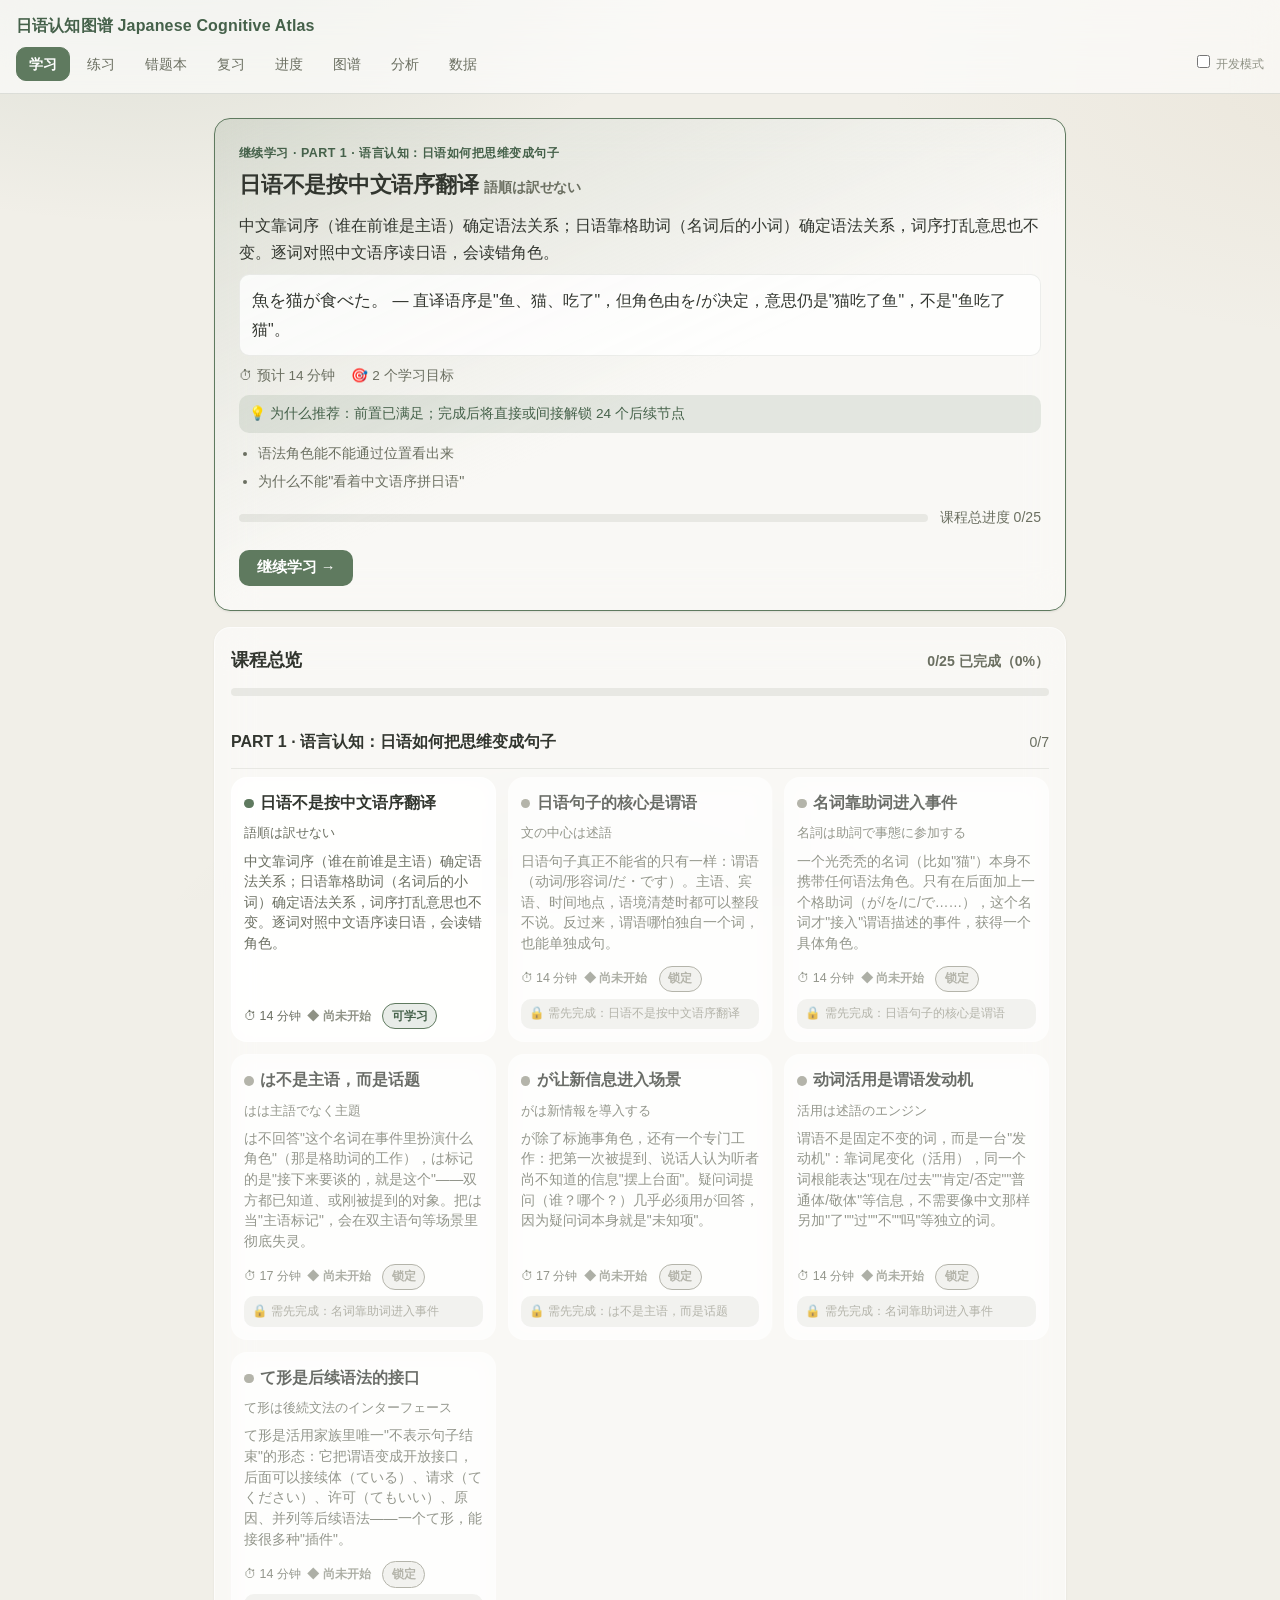
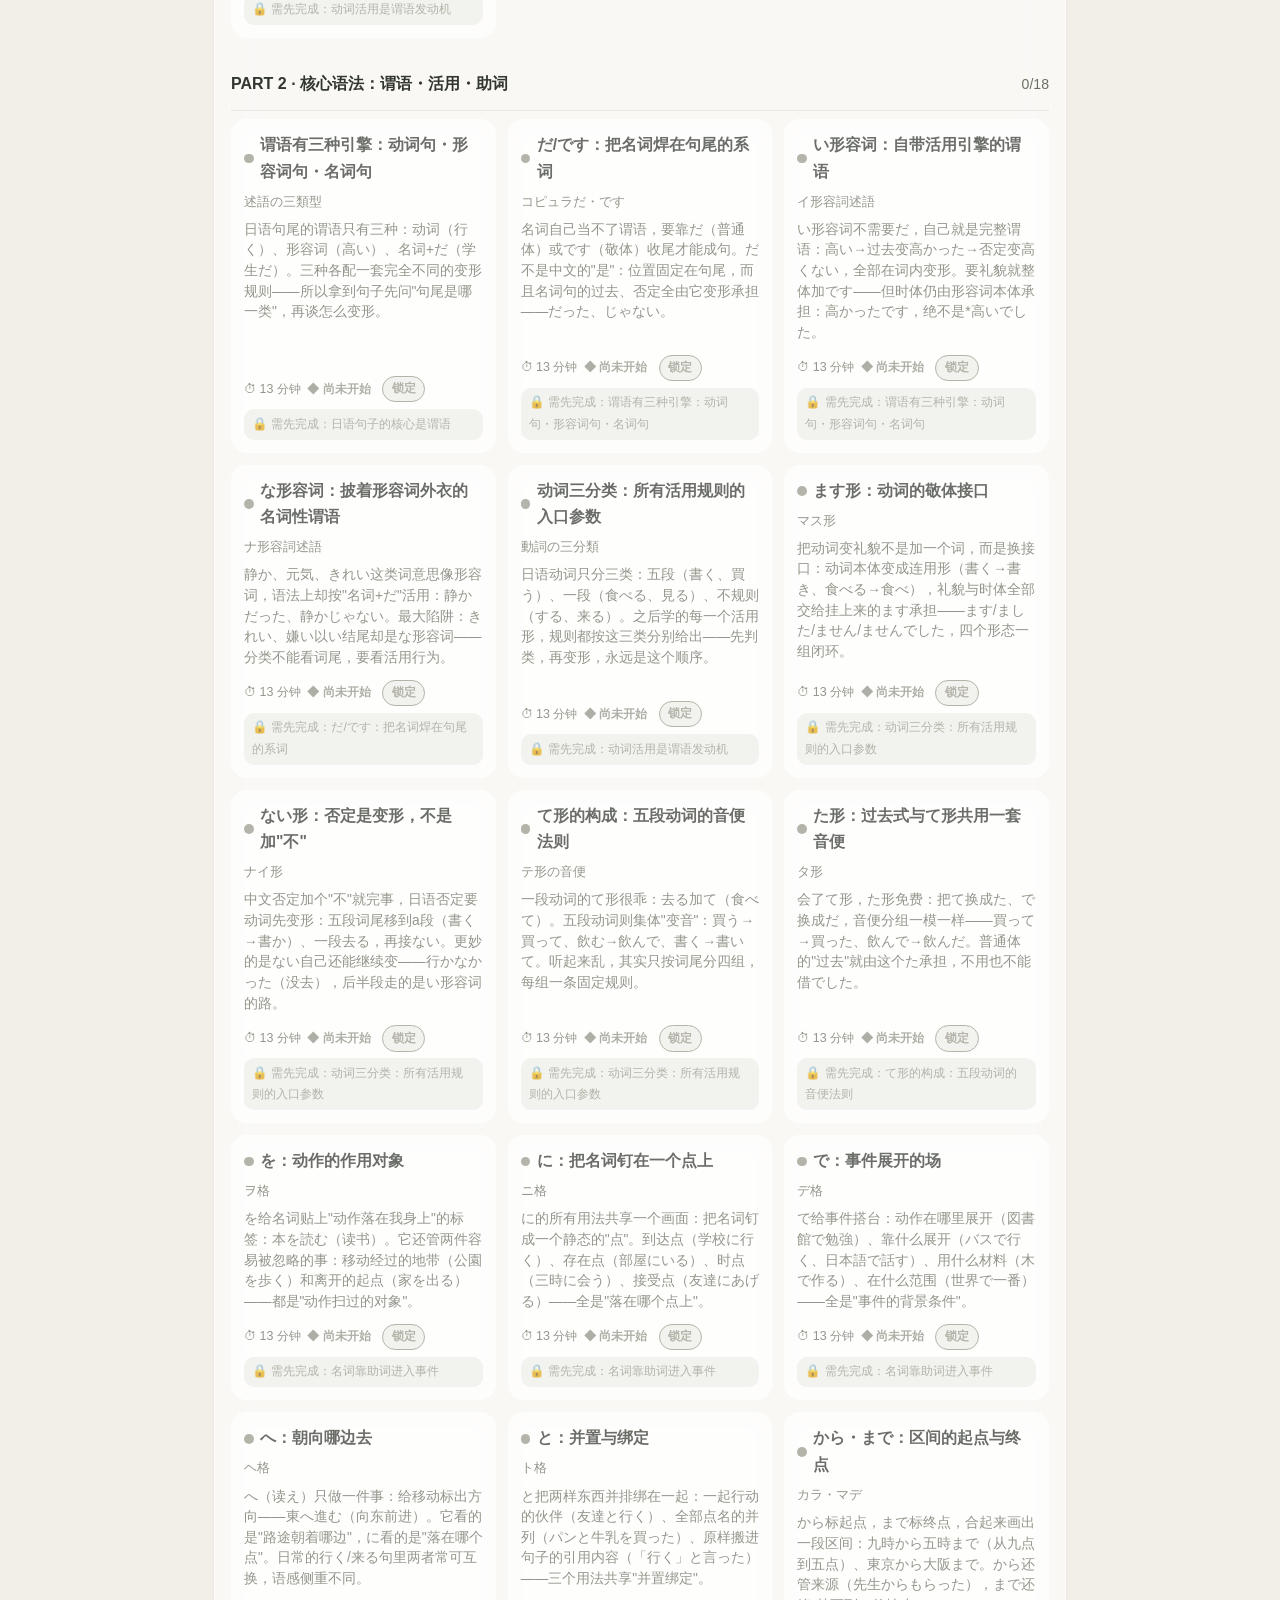
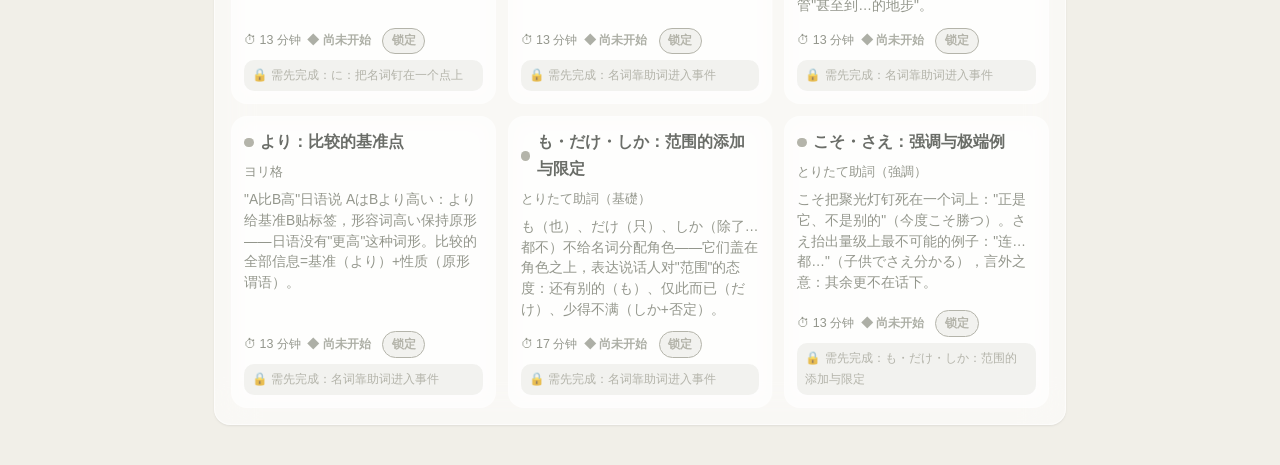
==== commit a0eba05e: "PART 2 batch 2: particle system (9 nodes, course now 25 nodes) Second Knowledge Expansion batch — th" ====
--- a/index.html
+++ b/index.html
@@ -377,10 +377,10 @@
   },
   {
     id: 'core-grammar',
-    name: { zh: 'PART 2 · 核心语法：谓语类型与活用范式', ja: 'コア文法モジュール' },
+    name: { zh: 'PART 2 · 核心语法：谓语・活用・助词', ja: 'コア文法モジュール' },
     order: 2,
     status: 'draft',
-    description: '在 PART 1 认知框架之上展开具体语法系统：三类谓语（动词/形容词/名词+だ）各自的活用范式，动词分类，以及 ます/ない/た/て 四大基础活用形的构成规则。'
+    description: '在 PART 1 认知框架之上展开具体语法系统：三类谓语的活用范式、动词分类、ます/ない/た/て四大基础活用形，以及格助词（を/に/で/へ/と/から/まで/より）与とりたて助词（も/だけ/しか/こそ/さえ）两套助词系统。'
   },
   {
     id: '_sample',
@@ -405,6 +405,8 @@
   { id: 'R_VGROUP', name: '动词分类误判', description: '未按词尾结构判断动词类别，把帰る/入る等"伪一段"五段动词按一段活用，或对每个活用形死记硬背而不先分类。', module: 'core-grammar' },
   { id: 'R_POLITE_MIX', name: '普通体敬体混接', description: '把敬体当可选点缀随意叠加或混接（*行くです、*行きますだ），未理解ます/です在谓语活用链中占据固定的礼貌槽位。', module: 'core-grammar' },
   { id: 'R_ONBIN', name: '音便规则误用', description: 'て形/た形构成时音便分组记错（*買いて、*飲みて），或不知道行く→行って是く组唯一例外。', module: 'core-grammar' },
+  { id: 'R_NIDE', name: 'に/で场所混用', description: '未区分"存在落点（に）"与"动作展开场（で）"，用中文"在"的单一介词直觉给两类场所配同一个助词。', module: 'core-grammar' },
+  { id: 'R_TORITATE', name: 'とりたて助词误用', description: '把も/だけ/しか/こそ/さえ当成格助词理解，忽视其覆盖/叠加规则；最典型是しか后忘配否定谓语，或だけ/しか语感差异误判。', module: 'core-grammar' },
   { id: 'R_SAMPLE', name: '示例错误根', description: '仅用于引擎自测，不对应真实语法误区。', module: '_sample' }
 ];
 
@@ -425,6 +427,15 @@
   { id: 'C_NAI', name: { zh: 'ない形构成律', ja: 'ナイ形構成則' }, description: 'ない形=未然形+ない（五段：词尾变a段，う结尾变わ：買う→買わない；一段：去る）；过去否定由ない→なかった承担。', module: 'core-grammar', ownerNodeId: 'cg-nai-form' },
   { id: 'C_TA', name: { zh: 'た形音便共用律', ja: 'タ形音便共有則' }, description: 'た形与て形共用同一套音便规则（書いて↔書いた，飲んで↔飲んだ）；普通体过去由た承担，名词句/な形句的过去是だった，不能用でした替代普通体。', module: 'core-grammar', ownerNodeId: 'cg-ta-form' },
   { id: 'C_TE_FORM', name: { zh: 'て形音便分组律', ja: 'テ形音便分組則' }, description: '五段动词て形按词尾分组音便：う/つ/る→って、ぬ/ぶ/む→んで、く→いて（行く→行って为唯一例外）、ぐ→いで、す→して；一段动词去る+て。', module: 'core-grammar', ownerNodeId: 'cg-te-form-formation' },
+  { id: 'C_WO_SCOPE', name: { zh: 'を作用域律', ja: 'ヲ格作用域則' }, description: 'を标记动作直接作用的对象（受事），并扩展标记移动动词的经过域（公園を歩く）与离开点（家を出る）；一个谓语原则上只带一个を。', module: 'core-grammar', ownerNodeId: 'cg-p-wo' },
+  { id: 'C_NI_POINT', name: { zh: 'に落点律', ja: 'ニ格着点則' }, description: 'に标记"点"：到达点（学校に行く）、存在点（部屋にいる）、时点（三時に）、接受者（友達にあげる）——共同语义是把名词钉在一个静态落点上。', module: 'core-grammar', ownerNodeId: 'cg-p-ni' },
+  { id: 'C_DE_FIELD', name: { zh: 'で场域律', ja: 'デ格場域則' }, description: 'で标记动作展开的"场"：动作场所（図書館で勉強する）、手段工具（バスで行く）、材料/原因/范围——共同语义是提供事件发生的动态背景。存在句场所用に不用で。', module: 'core-grammar', ownerNodeId: 'cg-p-de' },
+  { id: 'C_HE_DIRECTION', name: { zh: 'へ方向律', ja: 'ヘ格方向則' }, description: 'へ标记移动的方向/朝向，焦点在"路途朝着哪边"；に标记到达点，焦点在"落在哪个点"。多数移动句两者可换，方向感/到达感的侧重不同。', module: 'core-grammar', ownerNodeId: 'cg-p-he' },
+  { id: 'C_TO_WITH', name: { zh: 'と并伴律', ja: 'ト格共同則' }, description: 'と有三个核心工作：共同动作者（友達と行く）、穷尽式并列（AとB，成员全部列出）、引用内容（〜と言う/思う）；三者共享"把两项并置绑定"的语义。', module: 'core-grammar', ownerNodeId: 'cg-p-to' },
+  { id: 'C_KARAMADE', name: { zh: 'から/まで端点律', ja: 'カラマデ端点則' }, description: 'から标记起点（空间/时间/来源），まで标记终点/界限；までに表示"截止点之前完成"，与まで的"持续到终点"相区别。', module: 'core-grammar', ownerNodeId: 'cg-p-kara-made' },
+  { id: 'C_YORI_STD', name: { zh: 'より基准律', ja: 'ヨリ基準則' }, description: 'より标记比较的基准点（AはBより＋性质），性质由谓语直接表达、无需比较级形态；日语形容词没有"更"的词形变化。', module: 'core-grammar', ownerNodeId: 'cg-p-yori' },
+  { id: 'C_TORITATE_OVERLAY', name: { zh: 'とりたて覆盖律', ja: 'とりたて覆い則' }, description: 'とりたて助词（も/だけ/しか等）不标记语法角色，而是在角色之上叠加信息态度：覆盖が/を（本も読む），叠加于に/で之后（学校にも）；しか必须与否定谓语共现。', module: 'core-grammar', ownerNodeId: 'cg-p-mo-dake-shika' },
+  { id: 'C_KOSO_SAE', name: { zh: 'こそ/さえ极点律', ja: 'コソサエ極点則' }, description: 'こそ排他性强调"正是这一个"；さえ举出量级上的极端例（连…都…），暗示其余更不在话下；さえ…ば构成"只要…就"的最低条件句。', module: 'core-grammar', ownerNodeId: 'cg-p-koso-sae' },
   {
     id: 'C_SAMPLE_1',
     name: { zh: '示例判据：第一步判断标准', ja: 'サンプル基準1' },
@@ -1234,6 +1245,450 @@
       frequency: { status: 'source_required', note: '未核实语料库频率数据，不标注具体数值或排名。' },
       difficulty: { status: 'pedagogical_simplification', level: 2, note: '音便已在て形节点付清成本，本节点新增量只有て→た映射与三谓语过去对照表；后者是高频考点值得反复。' },
       typical_contexts: { status: 'pedagogical_simplification', registers: ['plain', 'polite', 'written', 'spoken'], note: '过去叙述遍布全部语域；発見のた等语用扩展已入边界案例。' },
+      verification_status: 'source_required',
+      evidence: [],
+      last_verified: null
+    }
+  },
+
+  /* ---- PART 2 · 助词系统 ---- */
+
+  {
+    id: 'cg-p-wo', module: 'core-grammar', order: 10, status: 'draft',
+    qualifies: { independentMechanism: 'を把名词标记为动作的直接作用对象，并系统性扩展到经过域与离开点；"一谓语一を"的分布限制是独立的判断机制。', citedByCount: 0, errorRoot: 'R_CASE', mergeNote: null },
+    title: { zh: 'を：动作的作用对象', ja: 'ヲ格', en: 'The Particle Wo' },
+    refs: { requires: ['lc-particle-entry'], invokes: [], contrasts: [], previews: [] },
+    layer0: {
+      body: 'を给名词贴上"动作落在我身上"的标签：本を読む（读书）。它还管两件容易被忽略的事：移动经过的地带（公園を歩く）和离开的起点（家を出る）——都是"动作扫过的对象"。',
+      example: { jp: 'パンを食べる。／公園を散歩する。／大学を卒業する。', zh: '吃面包、在公园里散步、从大学毕业——三个を，同一个"被动作扫过"的核心。' },
+      hook: '"在公园散步"明明是场所，为什么用を不用で？'
+    },
+    layer1: {
+      steps: [
+        { id: 'step-1', title: '完成本步后，你能判断：哪个名词该贴を',
+          body: '判断问题：这个名词是不是谓语动作"直接经手"的对象？他动词的受事最典型（ドアを開ける）。两个扩展用法共享同一直觉：移动动词的经过域（道を渡る、空を飛ぶ——动作沿着它展开）和分离动词的离开点（家を出る、電車を降りる——动作从它身上剥离）。中文"过马路/出门/下车"都不用介词标记对象，所以这三类を在中文里都没有对应物，靠直觉不靠翻译。',
+          minimalPair: [ { jp: '橋を渡る。', zh: '过桥。（经过域のを）' }, { jp: '橋で渡る。', zh: '✗ 不合法：经过域必须用を，で会把桥错标成"动作场"。' } ],
+          miniExercise: { exerciseId: 'ex-cg10-1' } },
+        { id: 'step-2', title: '完成本步后，你能判断：一句话里能不能出现两个を',
+          body: '现代日语有一条稳定的分布限制：一个谓语原则上只允许一个を（二重ヲ格制约）。想说"让孩子读书"，使役对象和受事不能都用を——＊子供を本を読ませる不合法，须改为子供に本を読ませる。这条限制在使役句、愿望句（〜たい句中受事可转が）等处反复起作用，是判断句子合法性的硬标准，而中文没有任何对应限制。',
+          minimalPair: [ { jp: '子供に本を読ませる。', zh: '让孩子读书。（使役对象转に，受事保を）' }, { jp: '✗ 子供を本を読ませる。', zh: '不合法：二重ヲ格制约。' } ],
+          miniExercise: { exerciseId: 'ex-cg10-2' } }
+      ],
+      hook: '动作"落在点上"的另一位选手に，和を的分工边界在哪里？'
+    },
+    layer2: {
+      body: 'を的三类用法（受事/经过域/离开点）在语言学上可统一为"动作的影响路径"：受事是路径的终端承受者，经过域是路径本身，离开点是路径的起端。这个统一视角解释了为什么三者都排斥で：で提供的是事件的背景场地（事件在哪里发生），を标记的是动作直接扫过的对象（动作作用于什么）——公園を散歩する把公园当作散步扫过的路径，公園で遊ぶ把公园当作玩耍的背景，一字之差是"对象 vs 背景"的认知切换。二重ヲ格制约（double-o constraint）是日语句法研究中的经典课题，对学习者而言记住"一谓语一を、冲突时使役对象让位给に"即可覆盖绝大多数场景。',
+      boundaryCases: [ { jp: '空を飛ぶ鳥', zh: '飞过天空的鸟——经过域のを与自动词共现：を并非"他动词专属"，判断标准是路径关系而非及物性标签。', note: '自动词+を是"を=宾语标记"这个简化说法最重要的反例。', source: null } ]
+    },
+    examples: {
+      tier1: [ { variable: 'を vs で（同一场所名词）', sets: [ { jp: '公園を散歩する。', zh: '在公园里散步。（公园=路径）' }, { jp: '公園で野球をする。', zh: '在公园打棒球。（公园=背景场地）' } ] } ],
+      tier2: [ { jp: '毎朝コーヒーを飲みます。', zh: '每天早上喝咖啡。', register: 'polite' }, { jp: '手紙を書いた。', zh: '写了信。', register: 'plain' }, { jp: '来年、大学を卒業する。', zh: '明年大学毕业。（离开点のを）', register: 'written' } ],
+      tier3: [ { jp: '次の駅で電車を降ります。', zh: '下一站下车。——を标离开对象（电车），で标事件发生地（下一站），两个助词各司其职。', register: 'polite', source: null } ]
+    },
+    criteria: ['C_WO_SCOPE'], errorRoots: ['R_CASE'],
+    knowledgePosition: {
+      semantic_position: '认知层 > 助词系统 > 格助词を',
+      parent_concept: { id: 'lc-particle-entry', label: '名词靠助词进入事件', type: 'node' },
+      child_concepts: [],
+      jlpt_relevance: { status: 'needs_verification', category: 'N5', note: '惯例上归入 N5 入门语法（主流教材通行分类）；经过域/离开点用法多列于 N4-N3 教材。JLPT 官方无公开语法大纲可核对，标注待核验。' },
+      textbook_mapping: { status: 'mapping_pending', target: 'みんなの日本語（暂定）', note: '尚未逐课比对确认具体课次，标注为待补。' },
+      frequency: { status: 'source_required', note: '未核实语料库频率数据，不标注具体数值或排名。' },
+      difficulty: { status: 'pedagogical_simplification', level: 2, note: '受事用法与中文宾语概念基本对齐、难度低；经过域/离开点与二重ヲ格制约是中文无对应物的部分，需专项练习。' },
+      typical_contexts: { status: 'pedagogical_simplification', registers: ['polite', 'plain', 'written'], note: 'を在所有语域强制出现（口语中可脱落，此现象留待口语缩约节点）；例句覆盖三种语域。' },
+      verification_status: 'source_required',
+      evidence: [],
+      last_verified: null
+    }
+  },
+
+  {
+    id: 'cg-p-ni', module: 'core-grammar', order: 11, status: 'draft',
+    qualifies: { independentMechanism: 'に的到达点/存在点/时点/接受者诸用法共享"静态落点"核心义；以"点"统摄多义是独立于逐义死记的判断机制。', citedByCount: 0, errorRoot: 'R_NIDE', mergeNote: 'に/で对比是双方共享的辨析场景，通过contrasts双向关联而非合并——两者核心义（点 vs 场）独立成立。' },
+    title: { zh: 'に：把名词钉在一个点上', ja: 'ニ格', en: 'The Particle Ni' },
+    refs: { requires: ['lc-particle-entry'], invokes: [], contrasts: ['cg-p-de', 'cg-p-he'], previews: [] },
+    layer0: {
+      body: 'に的所有用法共享一个画面：把名词钉成一个静态的"点"。到达点（学校に行く）、存在点（部屋にいる）、时点（三時に会う）、接受点（友達にあげる）——全是"落在哪个点上"。',
+      example: { jp: '机の上に本がある。', zh: '桌上有书——书"存在"的落点用に钉住，不是动作展开的场地。' },
+      hook: '同样翻译成"在"，部屋にいる和部屋で遊ぶ为什么用不同助词？'
+    },
+    layer1: {
+      steps: [
+        { id: 'step-1', title: '完成本步后，你能判断：一个场所名词该配に还是で',
+          body: '判断问题只有一个：谓语描述的是"存在/落定"还是"动作展开"？存在动词（ある/いる/住む/勤める）和到达动词（行く/来る/着く/入る）描述落点→に；动作动词（遊ぶ/働く/食べる/会議する）描述事件展开→で。中文"在"一个介词全包，所以に/で混用是中文母语者最高频的助词错误之一。口诀：钉在点上用に，铺开场面用で。',
+          minimalPair: [ { jp: '東京に住んでいる。', zh: '住在东京。（住=落定，に）' }, { jp: '東京で働いている。', zh: '在东京工作。（工作=动作展开，で）' } ],
+          miniExercise: { exerciseId: 'ex-cg11-1' } },
+        { id: 'step-2', title: '完成本步后，你能判断：时点/对象类的に什么时候要、什么时候不能加',
+          body: '时点のに只贴在"钟表/日历可指的点"上：三時に、月曜日に、二〇二五年に。相对时间词（今日、明日、来週、毎朝）本身是以说话时刻为锚的副词性成分，不加に——＊明日に行く在标准语中不自然。接受者のに（友達にあげる、先生に聞く）标记动作指向的终点人物，与中文"给/向/跟"的多介词系统对应混乱，判断时回到核心义："这个人是动作的落点吗？"',
+          minimalPair: [ { jp: '三時に出発する。', zh: '三点出发。（可指的时点→に）' }, { jp: '明日出発する。', zh: '明天出发。（相对时间词，不加に）' } ],
+          miniExercise: { exerciseId: 'ex-cg11-2' } }
+      ],
+      hook: 'に是"点"，那专门表示"朝某个方向去"的へ还有存在的必要吗？'
+    },
+    layer2: {
+      body: '认知语言学对に的分析通常以"目标点（GOAL）/定位点（LOCATION）"图式统摄其多义网络：空间到达点、存在定位点、时间定位点、授受目标点乃至变化结果点（医者になる"成为医生"——变化的终点状态）都是同一图式在不同域的投射。对学习者的操作意义：遇到新的に用法（如被动句施事のに、目的のに）先尝试"落点"解读，多数能纳入；纳不进的（如原因のに）再单独登记。に/で的分工边界上有一批著名的摇摆动词（寝る：ベッドに寝る/ベッドで寝る均可，视为"落定"或"动作"皆通），这类双解现象恰好证明分工标准是语义视角而非词表。',
+      boundaryCases: [
+        { jp: 'ベッドに寝る。／ベッドで寝る。', zh: '两说皆可：把"睡"看作落定在床上（に）或在床上进行的动作（で），视角不同助词随之切换。', note: '摇摆动词是に/で分工"看视角不看词表"的最好证据。', source: null },
+        { jp: '医者になる。', zh: '成为医生——变化终点のに：状态变化的"落点"，空间图式向抽象域的投射。', note: 'になる结构预告变化表达系统。', source: null }
+      ]
+    },
+    examples: {
+      tier1: [ { variable: 'に vs で（同一场所，谓语类型不同）', sets: [ { jp: '教室に学生がいる。', zh: '教室里有学生。（存在→に）' }, { jp: '教室で授業がある。', zh: '教室里有课。（事件展开→で）' } ] } ],
+      tier2: [ { jp: '七時に起きます。', zh: '七点起床。', register: 'polite' }, { jp: '壁に絵を掛けた。', zh: '把画挂在墙上。（附着落点）', register: 'plain' }, { jp: '本報告書は委員会に提出された。', zh: '本报告已提交给委员会。', register: 'written' } ],
+      tier3: [ { jp: 'どこに行くの？', zh: '去哪儿？——口语中到达点のに高频出现（东京方言中常与へ互换）。', register: 'spoken', source: null } ]
+    },
+    criteria: ['C_NI_POINT'], errorRoots: ['R_NIDE', 'R_CASE'],
+    knowledgePosition: {
+      semantic_position: '认知层 > 助词系统 > 格助词に',
+      parent_concept: { id: 'lc-particle-entry', label: '名词靠助词进入事件', type: 'node' },
+      child_concepts: [],
+      jlpt_relevance: { status: 'needs_verification', category: 'N5', note: '惯例上归入 N5 入门语法（主流教材通行分类）；JLPT 官方无公开语法大纲可核对，标注待核验。' },
+      textbook_mapping: { status: 'mapping_pending', target: 'みんなの日本語（暂定）', note: '尚未逐课比对确认具体课次，标注为待补。' },
+      frequency: { status: 'source_required', note: '未核实语料库频率数据，不标注具体数值或排名。' },
+      difficulty: { status: 'pedagogical_simplification', level: 3, note: '多义网络庞大且に/で混用是中文母语者最顽固的助词错误之一；"点/场"图式可显著压缩记忆量，但需要大量语境判断练习。' },
+      typical_contexts: { status: 'pedagogical_simplification', registers: ['polite', 'plain', 'written', 'spoken'], note: 'に遍布全部语域；例句覆盖四种。' },
+      verification_status: 'source_required',
+      evidence: [],
+      last_verified: null
+    }
+  },
+
+  {
+    id: 'cg-p-de', module: 'core-grammar', order: 12, status: 'draft',
+    qualifies: { independentMechanism: 'で以"事件展开的场"统摄场所/手段/材料/原因/范围诸用法，与に的"点"形成系统对立；场图式是独立的判断机制。', citedByCount: 0, errorRoot: 'R_NIDE', mergeNote: null },
+    title: { zh: 'で：事件展开的场', ja: 'デ格', en: 'The Particle De' },
+    refs: { requires: ['lc-particle-entry'], invokes: [], contrasts: ['cg-p-ni'], previews: [] },
+    layer0: {
+      body: 'で给事件搭台：动作在哪里展开（図書館で勉強）、靠什么展开（バスで行く、日本語で話す）、用什么材料（木で作る）、在什么范围（世界で一番）——全是"事件的背景条件"。',
+      example: { jp: 'はさみで紙を切る。', zh: '用剪刀剪纸——剪刀是动作展开的凭借，纸才是动作的对象（を）。' },
+      hook: '场所、工具、材料、原因……这些中文里毫不相干的概念，为什么日语用同一个で？'
+    },
+    layer1: {
+      steps: [
+        { id: 'step-1', title: '完成本步后，你能判断：动作场所什么时候必须用で',
+          body: '谓语是动作/事件类（遊ぶ、働く、開かれる、パーティーがある）时，场所配で——场所是事件的舞台背景，不是动作的对象也不是存在的落点。特别注意ある的两用：存在句（本がある"有书"）场所用に；事件句（会議がある"有会议"）场所用で——同一个ある，判断标准是"存在"还是"发生"。这个最小对立是に/で分工的试金石。',
+          minimalPair: [ { jp: '駅の前に本屋がある。', zh: '车站前有书店。（存在→に）' }, { jp: '駅の前でコンサートがある。', zh: '车站前有演唱会。（事件发生→で）' } ],
+          miniExercise: { exerciseId: 'ex-cg12-1' } },
+        { id: 'step-2', title: '完成本步后，你能判断：手段/材料/原因ので是不是同一个机制',
+          body: '手段（バスで、ペンで、日本語で）、材料（木で作る）、原因（病気で休む）、范围基准（クラスで一番）表面各异，共享的语义是"事件成立所依托的背景条件"：靠什么、用什么、因什么、在什么范围内。对中文母语者的意义：不必为每个用法找一个中文介词对应（用/坐/以/因/在），只需问"这个名词是不是事件的背景板"。是→で。这一个问题覆盖で的绝大多数用法。',
+          minimalPair: [ { jp: '日本語で話してください。', zh: '请用日语说。（凭借的语言=背景条件）' }, { jp: '風邪で学校を休んだ。', zh: '因感冒请假。（原因=事件成立的背景）' } ],
+          miniExercise: { exerciseId: 'ex-cg12-2' } }
+      ],
+      hook: '移动的方向感——"往哪边去"——为什么另有一个专职助词へ？'
+    },
+    layer2: {
+      body: 'で历史上由「にて」缩约而来，"背景条件"的统摄义在语法化过程中一以贯之。で与に的对立可概括为"场（FIELD）vs 点（POINT）"：で铺开一个事件得以成立的背景平面，に钉下一个参与者落定的坐标点。这一对立在"ある"两用、"寝る"摇摆等现象上均有体现（见に节点边界案例）。材料ので与に还有一个精细分工：原料明显改变形态用で+作る（木で椅子を作る），成品仍可辨认原物用に+する类结构或から（ぶどうからワインを作る），这类边界在 N3-N2 备考中常被考查，此处登记备查而不展开。',
+      boundaryCases: [ { jp: '一人で行く。／みんなで歌う。', zh: '一个人去/大家一起唱——人数+で表示"以…的构成方式"，仍是"事件的背景条件"图式的投射。', note: '人数ので是初学者容易漏学的高频用法。', source: null } ]
+    },
+    examples: {
+      tier1: [ { variable: 'に vs で（ある的两用）', sets: [ { jp: '公園に噴水がある。', zh: '公园里有喷泉。（存在）' }, { jp: '公園で祭りがある。', zh: '公园里有庙会。（事件）' } ] } ],
+      tier2: [ { jp: '図書館で勉強します。', zh: '在图书馆学习。', register: 'polite' }, { jp: '箸でご飯を食べる。', zh: '用筷子吃饭。', register: 'plain' }, { jp: '本製品は国内で生産されている。', zh: '本产品在国内生产。', register: 'written' } ],
+      tier3: [ { jp: '事故で電車が遅れた。', zh: '因事故电车晚点了。——原因ので在新闻/通知语体中高频。', register: 'written', source: null } ]
+    },
+    criteria: ['C_DE_FIELD'], errorRoots: ['R_NIDE', 'R_CASE'],
+    knowledgePosition: {
+      semantic_position: '认知层 > 助词系统 > 格助词で',
+      parent_concept: { id: 'lc-particle-entry', label: '名词靠助词进入事件', type: 'node' },
+      child_concepts: [],
+      jlpt_relevance: { status: 'needs_verification', category: 'N5', note: '惯例上归入 N5 入门语法（主流教材通行分类）；JLPT 官方无公开语法大纲可核对，标注待核验。' },
+      textbook_mapping: { status: 'mapping_pending', target: 'みんなの日本語（暂定）', note: '尚未逐课比对确认具体课次，标注为待补。' },
+      frequency: { status: 'source_required', note: '未核实语料库频率数据，不标注具体数值或排名。' },
+      difficulty: { status: 'pedagogical_simplification', level: 3, note: '难点与に节点共享（"在"的一对多分裂）；"背景板"一问可统摄手段/材料/原因诸义，显著降低记忆负担。' },
+      typical_contexts: { status: 'pedagogical_simplification', registers: ['polite', 'plain', 'written'], note: 'で遍布全部语域；例句覆盖三种，原因用法以书面语体最典型。' },
+      verification_status: 'source_required',
+      evidence: [],
+      last_verified: null
+    }
+  },
+
+  {
+    id: 'cg-p-he', module: 'core-grammar', order: 13, status: 'draft',
+    qualifies: { independentMechanism: 'へ标记移动的方向/朝向并与に的到达点形成"途中 vs 落点"的视角对立；方向图式独立成义。', citedByCount: 0, errorRoot: 'R_CASE', mergeNote: '与に的对比双向登记（contrasts）；へ义项单一，不与に合并的原因是视角对立本身是高频考点。' },
+    title: { zh: 'へ：朝向哪边去', ja: 'ヘ格', en: 'The Particle He' },
+    refs: { requires: ['cg-p-ni'], invokes: [], contrasts: ['cg-p-ni'], previews: [] },
+    layer0: {
+      body: 'へ（读え）只做一件事：给移动标出方向——東へ進む（向东前进）。它看的是"路途朝着哪边"，に看的是"落在哪个点"。日常的行く/来る句里两者常可互换，语感侧重不同。',
+      example: { jp: '日本へ行く。≒ 日本に行く。', zh: '都是"去日本"：へ强调启程朝向，に强调抵达落点，多数语境两可。' },
+      hook: '既然多数时候能互换，什么场合只能用へ、不能用に？'
+    },
+    layer1: {
+      steps: [
+        { id: 'step-1', title: '完成本步后，你能判断：へ与に在移动句中的语感分工',
+          body: '移动动词（行く/来る/帰る/向かう/進む）配方向名词时，へ与に多数互换成立，侧重不同：へ聚焦路途与朝向（人还在途中/刚出发的画面），に聚焦到达与落点（人已在目的地的画面）。因此"出发问候"类场景（どちらへ？"您上哪儿去？"）偏好へ；强调抵达结果（東京に着いた"到了东京"）只能用に——着く类到达动词已把视角钉死在落点上，方向助词无处安放。',
+          minimalPair: [ { jp: '空港へ向かっている。', zh: '正在赶往机场。（途中视角→へ自然）' }, { jp: '空港に着いた。', zh: '到机场了。（到达动词锁定落点→只能に）' } ],
+          miniExercise: { exerciseId: 'ex-cg13-1' } },
+        { id: 'step-2', title: '完成本步后，你能判断：へ的连体用法为什么不能换成に',
+          body: 'へ有一个に替代不了的位置：修饰名词的「への」——母への手紙（给母亲的信）、東京への切符（去东京的票）。日语禁止＊にの连接（格助词に不能直接接の），所以名词化的方向/对象关系只能走への。这条替换不对称是"へに随便换"印象的重要修正，也是阅读中识别への结构的依据。',
+          minimalPair: [ { jp: '母への手紙を書いた。', zh: '写了给母亲的信。（への合法）' }, { jp: '✗ 母にの手紙を書いた。', zh: '不合法：に不能直接接の。' } ],
+          miniExercise: { exerciseId: 'ex-cg13-2' } }
+      ],
+      hook: '方向、落点都各就各位了，"和谁一起"的绑定关系由哪个助词管？'
+    },
+    layer2: {
+      body: 'へ源自名词"辺（へ，边侧）"的语法化，方向义由此而来——词源画面（朝着那一边）至今仍是最好的记忆锚点。现代语中へ的独立领地持续收缩（口语中大量被に替代，东京方言尤甚），但书面语、郑重表达与への连体结构保持稳固。方言差异（关西倾向へ、关东倾向に）说明两者的互换域是活的变异区，学习者无需追求"唯一正确答案"，掌握"到达动词锁に、への锁へ"两条硬边界即可，中间地带按语感与语体自由选择。',
+      boundaryCases: [ { jp: '前へ進め！', zh: '向前进！——口令/号令语体固定用へ，方向义最纯粹的存活区。', note: '固定语体是へ独立性的残留证据。', source: null } ]
+    },
+    examples: {
+      tier1: [ { variable: 'へ vs に（到达动词）', sets: [ { jp: '駅へ歩いた。', zh: '朝车站走去。（途中）' }, { jp: '駅に着いた。', zh: '到了车站。（只能に）' } ] } ],
+      tier2: [ { jp: 'どちらへお出かけですか。', zh: '您这是上哪儿去？', register: 'polite' }, { jp: '南へ三キロ進む。', zh: '向南前进三公里。', register: 'written' }, { jp: 'こっちへ来て。', zh: '到这边来。', register: 'spoken' } ],
+      tier3: [ { jp: '皆様へのお知らせ', zh: '致各位的通知——への连体结构在公告标题中高频。', register: 'written', source: null } ]
+    },
+    criteria: ['C_HE_DIRECTION'], errorRoots: ['R_CASE'],
+    knowledgePosition: {
+      semantic_position: '认知层 > 助词系统 > 格助词へ',
+      parent_concept: { id: 'lc-particle-entry', label: '名词靠助词进入事件', type: 'node' },
+      child_concepts: [],
+      jlpt_relevance: { status: 'needs_verification', category: 'N5', note: '惯例上归入 N5 入门语法（主流教材通行分类）；JLPT 官方无公开语法大纲可核对，标注待核验。' },
+      textbook_mapping: { status: 'mapping_pending', target: 'みんなの日本語（暂定）', note: '尚未逐课比对确认具体课次，标注为待补。' },
+      frequency: { status: 'source_required', note: '未核实语料库频率数据，不标注具体数值或排名。' },
+      difficulty: { status: 'pedagogical_simplification', level: 1, note: '义项单一，两条硬边界（到达动词锁に、への锁へ）清晰易记；互换域按语感处理即可。' },
+      typical_contexts: { status: 'pedagogical_simplification', registers: ['polite', 'written', 'spoken'], note: '敬语问候、书面方位、口语指路是へ的三个典型场景；例句已覆盖。' },
+      verification_status: 'source_required',
+      evidence: [],
+      last_verified: null
+    }
+  },
+
+  {
+    id: 'cg-p-to', module: 'core-grammar', order: 14, status: 'draft',
+    qualifies: { independentMechanism: 'と以"并置绑定"统摄共同动作/穷尽并列/引用三用法；穷尽性（与や的对立）与引用格是独立的判断点。', citedByCount: 0, errorRoot: 'R_CASE', mergeNote: '条件接续のと（"一…就…"）属连接系统，另行设点；本节点只管格助词と。' },
+    title: { zh: 'と：并置与绑定', ja: 'ト格', en: 'The Particle To' },
+    refs: { requires: ['lc-particle-entry'], invokes: [], contrasts: [], previews: [] },
+    layer0: {
+      body: 'と把两样东西并排绑在一起：一起行动的伙伴（友達と行く）、全部点名的并列（パンと牛乳を買った）、原样搬进句子的引用内容（「行く」と言った）——三个用法共享"并置绑定"。',
+      example: { jp: '妹とケーキを作った。', zh: '和妹妹一起做了蛋糕——妹妹是并肩参与的绑定对象。' },
+      hook: '中文"和"也管并列，为什么日语的AとB隐含"就这两样，没有别的"？'
+    },
+    layer1: {
+      steps: [
+        { id: 'step-1', title: '完成本步后，你能判断：と并列与や并列的信息差',
+          body: 'AとB是穷尽式列举：成员全部点名，清单到此为止（パンと牛乳を買った=只买了这两样）。AやB是例举：点出代表，暗示还有别的（パンや牛乳を買った=买了面包牛奶等等）。中文"和"不携带穷尽信息，"啊、什么的"才对应や——所以中文母语者容易在该用や的场合一律用と，把开放清单错说成封闭清单，听者会按"就这些"理解。',
+          minimalPair: [ { jp: '東京と京都に行った。', zh: '去了东京和京都。（就这两地）' }, { jp: '東京や京都に行った。', zh: '去了东京、京都（等地方）。（还有别处）' } ],
+          miniExercise: { exerciseId: 'ex-cg14-1' } },
+        { id: 'step-2', title: '完成本步后，你能判断：引用のと在句子里锚定什么',
+          body: '引用のと把一段内容（原话或想法）打包挂到言说/思考动词上：「明日行く」と言った、面白いと思う。两个要点：①被引内容保持普通体（呼应ます形节点的从句普通体化规律）；②と后必须跟言う/思う/聞く/書く类动词，と自身不表达任何逻辑关系——它只是"内容→动词"的挂钩。中文引语靠冒号引号或"说/想"直接带宾语，没有专职引用格助词，因此漏掉と（＊面白い思う）是高频初级错误。',
+          minimalPair: [ { jp: '彼は来ないと思う。', zh: '我觉得他不会来。（と挂接想法内容）' }, { jp: '✗ 彼は来ない思う。', zh: '不合法：引用内容必须由と挂到思考动词上。' } ],
+          miniExercise: { exerciseId: 'ex-cg14-2' } }
+      ],
+      hook: '起点和终点——"从哪儿到哪儿"——这一对概念由哪两个助词搭档完成？'
+    },
+    layer2: {
+      body: '格助词と的三用法在历史上同源："并置"是原始核心，共同动作者是"与名词并置的人"，引用是"与言说行为并置的内容"。与共同动作相关的一个精细区分：AとBが結婚した（A和B结婚=互为配偶）vs AはBと結婚した（A娶/嫁了B）——对称动词（結婚する、喧嘩する、似ている）中と的位置改变论元结构，是 N3 级考点的常客。引用のと的领地将在传闻（そうだ）、引用命令（〜ように言う）等模态/连接节点持续扩展，本节点立住"挂钩"图式即可。条件のと（春になると暖かくなる）与格助词と同形异构，属连接系统，届时单独设点、勿混。',
+      boundaryCases: [ { jp: '犬と猫は性格が違う。', zh: '狗和猫性格不同——比较句中的と并列两个比较项，仍是穷尽绑定。', source: null, note: '比较结构预告より节点。' } ]
+    },
+    examples: {
+      tier1: [ { variable: 'と vs や（清单开放性）', sets: [ { jp: '肉と野菜を買う。', zh: '买肉和蔬菜。（封闭清单）' }, { jp: '肉や野菜を買う。', zh: '买肉啊蔬菜啊之类。（开放清单）' } ] } ],
+      tier2: [ { jp: '家族と旅行に行きます。', zh: '和家人去旅行。', register: 'polite' }, { jp: '無理だと思った。', zh: '当时觉得不行。', register: 'plain' }, { jp: '首相は記者団に対し、辞任しないと述べた。', zh: '首相向记者团表示不会辞职。（书面引用）', register: 'written' } ],
+      tier3: [ { jp: '「またね」と手を振った。', zh: '挥着手说"回头见"——引用のと可挂在非言说动词上，引导伴随话语的动作。', register: 'written', source: null } ]
+    },
+    criteria: ['C_TO_WITH'], errorRoots: ['R_CASE'],
+    knowledgePosition: {
+      semantic_position: '认知层 > 助词系统 > 格助词と',
+      parent_concept: { id: 'lc-particle-entry', label: '名词靠助词进入事件', type: 'node' },
+      child_concepts: [],
+      jlpt_relevance: { status: 'needs_verification', category: 'N5', note: '并列/共同动作惯例归 N5，引用と惯例归 N4；均为主流教材通行分类，JLPT 官方无公开大纲可核对，标注待核验。' },
+      textbook_mapping: { status: 'mapping_pending', target: 'みんなの日本語（暂定）', note: '尚未逐课比对确认具体课次，标注为待补。' },
+      frequency: { status: 'source_required', note: '未核实语料库频率数据，不标注具体数值或排名。' },
+      difficulty: { status: 'pedagogical_simplification', level: 2, note: 'と/や穷尽性差异与引用と的"挂钩"图式都是一次讲清型知识；对称动词的论元结构差异较难，已入 Layer 2 备查。' },
+      typical_contexts: { status: 'pedagogical_simplification', registers: ['polite', 'plain', 'written'], note: '并列/共同/引用三用法遍布各语域；书面引用体已入例句。' },
+      verification_status: 'source_required',
+      evidence: [],
+      last_verified: null
+    }
+  },
+
+  {
+    id: 'cg-p-kara-made', module: 'core-grammar', order: 15, status: 'draft',
+    qualifies: { independentMechanism: 'から/まで作为一对端点标记覆盖空间/时间/来源域；まで与までに的"持续 vs 截止"对立是独立判断点。', citedByCount: 0, errorRoot: 'R_CASE', mergeNote: '两助词构成同一"区间图式"的起讫两端，语义互补且教学上总是成对出现，故合设一个节点；接续助词から（原因）另属连接系统。' },
+    title: { zh: 'から・まで：区间的起点与终点', ja: 'カラ・マデ', en: 'Kara and Made' },
+    refs: { requires: ['lc-particle-entry'], invokes: [], contrasts: [], previews: [] },
+    layer0: {
+      body: 'から标起点，まで标终点，合起来画出一段区间：九時から五時まで（从九点到五点）、東京から大阪まで。から还管来源（先生からもらった），まで还管"甚至到…的地步"。',
+      example: { jp: '駅から家まで歩いた。', zh: '从车站走到家——空间区间的两个端点各由专职助词把守。' },
+      hook: '"星期五之前交"到底该说まで还是までに？交错了是要出事的。'
+    },
+    layer1: {
+      steps: [
+        { id: 'step-1', title: '完成本步后，你能判断：から/まで在空间・时间・来源域怎么铺开',
+          body: '空间（東京から大阪まで）、时间（月曜から金曜まで）完全平行；から单用还标来源/出处：先生から聞いた（从老师那里听说）、木から作られる（由木头制成——原料残留可辨时倾向から，呼应で节点的材料分工）。まで单用可到"甚至"：子供まで笑っている（连孩子都在笑）——区间图式向量级的延伸，预告とりたて系统的さえ。',
+          minimalPair: [ { jp: '午後三時から会議がある。', zh: '下午三点开始有会议。（起点）' }, { jp: '午後三時まで会議がある。', zh: '会议开到下午三点。（终点）' } ],
+          miniExercise: { exerciseId: 'ex-cg15-1' } },
+        { id: 'step-2', title: '完成本步后，你能判断：まで与までに的分工',
+          body: 'まで=动作/状态持续到终点（五時まで働く：一直工作到五点，工作铺满整个区间）；までに=动作在截止点之前的某一刻完成（五時までに提出する：五点前交，交只发生一次）。判断问题：谓语是"持续"还是"一次性完成"？持续→まで，完成→までに。中文"到五点/五点之前"分工与此接近但常被"之前"迷惑；交作业、交报告类场景错用まで会把"截止前交"说成"一直交到五点"。',
+          minimalPair: [ { jp: '金曜日までにレポートを出す。', zh: '周五之前交报告。（一次性完成→までに）' }, { jp: '金曜日までレポートを書く。', zh: '写报告写到周五。（持续→まで）' } ],
+          miniExercise: { exerciseId: 'ex-cg15-2' } }
+      ],
+      hook: '有了区间，比较呢？"A比B高"的那个"比"字由谁承担？'
+    },
+    layer2: {
+      body: 'から/まで是日语中少数与中文介词（从/到）几乎一一对应的助词，习得成本低；真正的失分点集中在までに（惯例归 N4）与接续助词から的同形干扰上。接续助词から（雨だから休む"因为下雨所以休息"）挂在句子（活用形）之后表原因，与格助词から（挂在名词后表起点）语法位置不同：名词后=格助词，活用形后=接续助词——同一个形式靠接续位置消歧，这个判断模式在日语中反复出现（と、が、で均有同形多机制现象），值得作为通用策略记住。',
+      boundaryCases: [ { jp: '心から感謝します。', zh: '由衷感谢——から的来源义投射到抽象域（情感发源地），惯用化程度高。', note: '抽象来源义是から图式延伸的自然终点。', source: null } ]
+    },
+    examples: {
+      tier1: [ { variable: 'まで vs までに（谓语类型）', sets: [ { jp: '十時まで寝ていた。', zh: '一直睡到十点。（持续）' }, { jp: '十時までに来てください。', zh: '请十点前来。（一次性）' } ] } ],
+      tier2: [ { jp: '会議は二時から四時までです。', zh: '会议从两点到四点。', register: 'polite' }, { jp: '友達から手紙が来た。', zh: '朋友来了信。（来源）', register: 'plain' }, { jp: '申込は本日から受け付ける。', zh: '申请自即日起受理。', register: 'written' } ],
+      tier3: [ { jp: 'どこから来たの？', zh: '你从哪儿来？——来源のから的口语高频形。', register: 'spoken', source: null } ]
+    },
+    criteria: ['C_KARAMADE'], errorRoots: ['R_CASE'],
+    knowledgePosition: {
+      semantic_position: '认知层 > 助词系统 > 格助词から・まで',
+      parent_concept: { id: 'lc-particle-entry', label: '名词靠助词进入事件', type: 'node' },
+      child_concepts: [],
+      jlpt_relevance: { status: 'needs_verification', category: 'N5', note: 'から/まで惯例归 N5，までに惯例归 N4；均为主流教材通行分类，JLPT 官方无公开大纲可核对，标注待核验。' },
+      textbook_mapping: { status: 'mapping_pending', target: 'みんなの日本語（暂定）', note: '尚未逐课比对确认具体课次，标注为待补。' },
+      frequency: { status: 'source_required', note: '未核实语料库频率数据，不标注具体数值或排名。' },
+      difficulty: { status: 'pedagogical_simplification', level: 2, note: '主体与中文对应良好；までに的"截止 vs 持续"与接续から的同形干扰是仅有的两个难点，均可用一问判断。' },
+      typical_contexts: { status: 'pedagogical_simplification', registers: ['polite', 'plain', 'written', 'spoken'], note: '区间表达遍布全部语域；例句覆盖四种。' },
+      verification_status: 'source_required',
+      evidence: [],
+      last_verified: null
+    }
+  },
+
+  {
+    id: 'cg-p-yori', module: 'core-grammar', order: 16, status: 'draft',
+    qualifies: { independentMechanism: 'より把名词标记为比较基准，且日语比较不改变形容词词形；"基准显性、程度隐性"的比较句构造是独立机制。', citedByCount: 0, errorRoot: 'R_CASE', mergeNote: null },
+    title: { zh: 'より：比较的基准点', ja: 'ヨリ格', en: 'The Particle Yori' },
+    refs: { requires: ['lc-particle-entry'], invokes: ['cg-i-adj-pred'], contrasts: [], previews: [] },
+    layer0: {
+      body: '"A比B高"日语说 AはBより高い：より给基准B贴标签，形容词高い保持原形——日语没有"更高"这种词形。比较的全部信息=基准（より）+性质（原形谓语）。',
+      example: { jp: '今日は昨日より暑い。', zh: '今天比昨天热——"昨天"被より标为基准，暑い不变形。' },
+      hook: '中文"比"站在两个名词中间，より却贴在基准后面——语序直觉会怎么坑你？'
+    },
+    layer1: {
+      steps: [
+        { id: 'step-1', title: '完成本步后，你能判断：比较句的基准该贴在谁身上',
+          body: '构造公式：X は Y より＋谓语原形。より永远贴在"输的那一方/参照物"后面，且紧跟其后（AはBより高い），不像中文"比"插在两项之间。高频错误是按中文语序把より前置或贴错对象：想说"东京比大阪大"，正确是東京は大阪より大きい——大阪（基准）+より。检查方法：把より读作"以…为基准"，句子仍通顺则贴对了。',
+          minimalPair: [ { jp: '新幹線は飛行機より安い。', zh: '新干线比飞机便宜。（飞机=基准）' }, { jp: '飛行機は新幹線より安い。', zh: '飞机比新干线便宜。（基准调换，胜负反转）' } ],
+          miniExercise: { exerciseId: 'ex-cg16-1' } },
+        { id: 'step-2', title: '完成本步后，你能判断：比较句的疑问与回答用哪套构件',
+          body: '二选一疑问句用どちら：犬と猫と、どちらが好きですか（狗和猫，你喜欢哪个？）。回答用〜のほうが：猫のほうが好きです（更喜欢猫）——ほう（方）指"两者中的那一边"，のほうが与より构成比较句的问答配套。三项以上用什么最（何が一番〜）。中文"哪个/更/最"三件套与どちら/ほうが/一番一一对应，但构件形态完全不同，需要整套替换而非逐词翻译。',
+          minimalPair: [ { jp: '猫のほうが好きだ。', zh: '（两者中）更喜欢猫。（二选一→ほうが）' }, { jp: '猫が一番好きだ。', zh: '（多者中）最喜欢猫。（三项以上→一番）' } ],
+          miniExercise: { exerciseId: 'ex-cg16-2' } }
+      ],
+      hook: '格助词标角色的故事到此告一段落——但还有一族助词专管"态度"：も、だけ、しか它们凭什么盖在格助词上面？'
+    },
+    layer2: {
+      body: '日语比较句的类型学特征是"基准标记型"（standard-marking）：比较语义由基准助词より独家承担，谓语无比较级形态（对比英语 -er/more、中文"更/比"双标记）。より的文语残留还有"起点"义（東京より出発——书面/公文体的から），阅读旧文体或正式公告时会遇到，与比较义靠语境区分。另有程度强化副词もっと（もっと高い"更高"）常被学习者误当比较句必需成分——实际上BよりAは高い本身已完整，もっと只在无基准的语境里补足"更"的语感（これ、もっと安くならない？），两者分工是"基准显性用より、基准隐含用もっと"。',
+      boundaryCases: [ { jp: '思ったより難しい。', zh: '比想象的难——基准可以是整个命题（思った），より的接续范围大于名词。', note: '命题基准是より高级用法的入口，惯例见于 N3 前后。', source: null } ]
+    },
+    examples: {
+      tier1: [ { variable: '基准的方向', sets: [ { jp: '中国語は日本語より話者が多い。', zh: '中文使用者比日语多。' }, { jp: '日本語は中国語より話者が少ない。', zh: '日语使用者比中文少。（同一事实，基准互换）' } ] } ],
+      tier2: [ { jp: '今年は去年より寒いです。', zh: '今年比去年冷。', register: 'polite' }, { jp: '電車のほうが速い。', zh: '电车更快。', register: 'plain' }, { jp: '予想より業績が良かった。', zh: '业绩好于预期。', register: 'written' } ],
+      tier3: [ { jp: 'これより会議を始めます。', zh: '会议现在开始——文语起点义のより，正式开场白固定句式。', register: 'polite', source: null } ]
+    },
+    criteria: ['C_YORI_STD'], errorRoots: ['R_CASE'],
+    knowledgePosition: {
+      semantic_position: '认知层 > 助词系统 > 格助词より',
+      parent_concept: { id: 'lc-particle-entry', label: '名词靠助词进入事件', type: 'node' },
+      child_concepts: [],
+      jlpt_relevance: { status: 'needs_verification', category: 'N4', note: '比较句式惯例归 N4（主流教材通行分类）；JLPT 官方无公开大纲可核对，标注待核验。' },
+      textbook_mapping: { status: 'mapping_pending', target: 'みんなの日本語（暂定）', note: '尚未逐课比对确认具体课次，标注为待补。' },
+      frequency: { status: 'source_required', note: '未核实语料库频率数据，不标注具体数值或排名。' },
+      difficulty: { status: 'pedagogical_simplification', level: 2, note: '公式固定；难点是"比"的句中位置直觉迁移与どちら/ほうが/一番配套构件的整体替换。' },
+      typical_contexts: { status: 'pedagogical_simplification', registers: ['polite', 'plain', 'written'], note: '比较表达遍布各语域；文语起点义只在正式语体出现，已入边界案例。' },
+      verification_status: 'source_required',
+      evidence: [],
+      last_verified: null
+    }
+  },
+
+  {
+    id: 'cg-p-mo-dake-shika', module: 'core-grammar', order: 17, status: 'draft',
+    qualifies: { independentMechanism: 'とりたて助词不标角色而在角色之上叠加信息态度（添加/限定），有独立的覆盖/叠加接续规则；しか的否定强制共现是硬语法约束。', citedByCount: 1, errorRoot: 'R_TORITATE', mergeNote: 'も/だけ/しか三词共享"范围操作"语义且教学上构成一组对照（添加 vs 正向限定 vs 负向限定），合设一节；こそ/さえ的量级强调另设节点。' },
+    title: { zh: 'も・だけ・しか：范围的添加与限定', ja: 'とりたて助詞（基礎）', en: 'Mo, Dake, Shika' },
+    refs: { requires: ['lc-particle-entry'], invokes: ['lc-wa-topic'], contrasts: [], previews: ['cg-p-koso-sae'] },
+    layer0: {
+      body: 'も（也）、だけ（只）、しか（除了…都不）不给名词分配角色——它们盖在角色之上，表达说话人对"范围"的态度：还有别的（も）、仅此而已（だけ）、少得不满（しか+否定）。',
+      example: { jp: '水も飲む。／水だけ飲む。／水しか飲まない。', zh: '也喝水/只喝水/只喝水（少得可怜）——同一个角色（受事），三种范围态度。' },
+      hook: 'だけ和しか都翻译成"只"，什么时候必须选しか？'
+    },
+    layer1: {
+      steps: [
+        { id: 'step-1', title: '完成本步后，你能判断：とりたて助词跟格助词怎么叠、怎么盖',
+          body: '接续规则两条：①盖掉が/を——本を読む→本も読む（＊本をも不自然，现代语中を被も直接覆盖）；②叠在に/で/へ/から后面——学校にも行く、図書館でも勉強する。这套"覆盖核心格、叠加边缘格"的规则与は完全相同（は正是とりたて家族的族长——它标话题的机制在 PART 1 已学）。中文"也/只"是副词、贴动词，日语とりたて贴名词，位置直觉需要重建。',
+          minimalPair: [ { jp: '日曜日も働く。', zh: '星期天也工作。（も盖在时间名词上）' }, { jp: '会社でも家でも働く。', zh: '在公司也在家也工作。（も叠在で之后）' } ],
+          miniExercise: { exerciseId: 'ex-cg17-1' } },
+        { id: 'step-2', title: '完成本步后，你能判断：だけ与しか+否定的语感分工',
+          body: '两者都表限定，信息态度相反：だけ+肯定=中性陈述范围（千円だけある：有一千日元，就说这个事实）；しか+否定=对范围之小的不满/意外（千円しかない：只有一千日元，太少了）。しか的谓语必须是否定形——这不是修辞选择而是硬语法：＊千円しかある不合法。中文"只有"两种态度都盖，选词时先问：要不要传达"少得不够"的评价？要→しか+否定；只陈述→だけ。',
+          minimalPair: [ { jp: '五分だけ休んだ。', zh: '休息了（就）五分钟。（中性）' }, { jp: '五分しか休んでいない。', zh: '只休息了五分钟（太少了）。（不满+否定谓语）' } ],
+          miniExercise: { exerciseId: 'ex-cg17-2' } },
+        { id: 'step-3', title: '完成本步后，你能判断：疑问词+も的全称否定怎么构造',
+          body: 'も与疑问词联手构成全称量化：何も＋否定=什么都不（何も食べない）、誰も＋否定=谁都不（誰も来なかった）、どこにも＋否定=哪儿都不。要点：①谓语必须否定；②格助词按叠加规则保留（どこにも、誰からも）。对应的全称肯定用でも（何でも食べる"什么都吃"）——も配否定、でも配肯定，这一对分工在中文"都"字句里没有形态区分，是听力抓取否定信息的关键信号。',
+          minimalPair: [ { jp: '誰も知らない。', zh: '谁都不知道。（疑问词+も+否定）' }, { jp: '誰でも知っている。', zh: '谁都知道。（疑问词+でも+肯定）' } ],
+          miniExercise: { exerciseId: 'ex-cg17-3' } }
+      ],
+      hook: '范围态度还有更极端的玩法——"正是这个"和"连…都…"，交给下一站こそ/さえ。'
+    },
+    layer2: {
+      body: '日语语法学把这族成员称为とりたて詞（取り立て助词，"提取"助词）：从潜在的同类集合中提取当前项并表态——も宣告"集合里还有别的成员成立"，だけ/しか宣告"集合里只有这一个成立"，两者的差异在于说话人预期（しか携带"低于预期"的评价预设）。しか的否定强制共现在类型学上属"否定极性项"（NPI）现象，与英语 any 的分布逻辑同族。とりたて系统是日语信息结构的下半场（上半场是は/が），JLPT 各级听读题中，抓住とりたて助词几乎等于抓住句子的评价立场，投入产出比极高。',
+      boundaryCases: [
+        { jp: '水だけしか飲まない。', zh: '只喝水（强调到底）——だけ与しか罕见叠用，双重限定的强调形。', note: 'だけしか叠用证明两词语法槽位不同（だけ靠内、しか靠外）。', source: null },
+        { jp: '一時間も待った。', zh: '等了整整一个小时——数量词+も表"多得意外"，与"也"无关。', note: '数量强调のも是"も=也"直觉的重要反例，惯例见于 N4-N3。', source: null }
+      ]
+    },
+    examples: {
+      tier1: [ { variable: '范围态度（同一命题）', sets: [ { jp: '肉だけ食べる。', zh: '只吃肉。（中性限定）' }, { jp: '肉しか食べない。', zh: '只吃肉（别的都不碰）。（评价性限定+强制否定）' } ] } ],
+      tier2: [ { jp: '私も行きます。', zh: '我也去。', register: 'polite' }, { jp: '今日は誰も来なかった。', zh: '今天谁都没来。', register: 'plain' }, { jp: '該当する回答は一件しか確認されなかった。', zh: '符合条件的回答仅确认到一件。', register: 'written' } ],
+      tier3: [ { jp: 'ちょっとだけ。', zh: '就一点点。——だけ贴在副词上的口语高频缩略应答。', register: 'spoken', source: null } ]
+    },
+    criteria: ['C_TORITATE_OVERLAY'], errorRoots: ['R_TORITATE'],
+    knowledgePosition: {
+      semantic_position: '认知层 > 助词系统 > とりたて助词（も・だけ・しか）',
+      parent_concept: { id: null, label: '助词系统', type: 'category' },
+      child_concepts: [],
+      jlpt_relevance: { status: 'needs_verification', category: 'N5', note: 'も/だけ惯例归 N5，しか+否定惯例归 N4；均为主流教材通行分类，JLPT 官方无公开大纲可核对，标注待核验。' },
+      textbook_mapping: { status: 'mapping_pending', target: 'みんなの日本語（暂定）', note: '尚未逐课比对确认具体课次，标注为待补。' },
+      frequency: { status: 'source_required', note: '未核实语料库频率数据，不标注具体数值或排名。' },
+      difficulty: { status: 'pedagogical_simplification', level: 3, note: '覆盖/叠加接续规则+しか否定强制+疑问词量化三块都有硬规则要建立；だけ/しか语感差异需语境练习。' },
+      typical_contexts: { status: 'pedagogical_simplification', registers: ['polite', 'plain', 'written', 'spoken'], note: 'とりたて表态遍布全部语域；例句覆盖四种。' },
+      verification_status: 'source_required',
+      evidence: [],
+      last_verified: null
+    }
+  },
+
+  {
+    id: 'cg-p-koso-sae', module: 'core-grammar', order: 18, status: 'draft',
+    qualifies: { independentMechanism: 'こそ/さえ在とりたて系统内承担量级操作：こそ排他指认焦点，さえ举极端例并派生最低条件句；量级图式区别于も/だけ的范围操作。', citedByCount: 0, errorRoot: 'R_TORITATE', mergeNote: '与も/だけ/しか共享とりたて机制（requires），但量级义与考级定位（N3-N2）不同，分设节点。' },
+    title: { zh: 'こそ・さえ：强调与极端例', ja: 'とりたて助詞（強調）', en: 'Koso and Sae' },
+    refs: { requires: ['cg-p-mo-dake-shika'], invokes: [], contrasts: [], previews: [] },
+    layer0: {
+      body: 'こそ把聚光灯钉死在一个词上："正是它、不是别的"（今度こそ勝つ）。さえ抬出量级上最不可能的例子："连…都…"（子供でさえ分かる），言外之意：其余更不在话下。',
+      example: { jp: '今年こそ N1 に合格する。', zh: '今年一定要过N1——こそ宣告"就是今年，不再拖了"。' },
+      hook: 'さえ和PART里学过的まで（子供まで笑う）都翻译"连"，差别在哪？'
+    },
+    layer1: {
+      steps: [
+        { id: 'step-1', title: '完成本步后，你能判断：こそ在句中强调什么、怎么接',
+          body: 'こそ盖在被强调项上（接续规则与も同族：盖が/を、叠に/で后），语义是排他性指认："在候选集合里，正是这一个"。典型场景：下决心（今度こそ）、纠正对方（それこそ問題だ"那才是问题"）、寒暄回敬（こちらこそ"我才要谢谢你"）。中文靠"正是/才/就是"加重音承担这个功能，日语交给一个专职助词——听力中こそ一响，焦点就位。',
+          minimalPair: [ { jp: '今度こそ合格する。', zh: '这次一定合格。（排他指认"这次"）' }, { jp: '今度は合格する。', zh: '这次会合格。（は话题，无排他强调）' } ],
+          miniExercise: { exerciseId: 'ex-cg18-1' } },
+        { id: 'step-2', title: '完成本步后，你能判断：さえ的极端例与さえ…ば的最低条件',
+          body: 'さえ的两个工作：①极端例（名词+（で）さえ+谓语）：専門家でさえ間違える（连专家都会错）——举出量级顶端，暗示"其余更会错"；②最低条件（〜さえ…ば）：時間さえあれば行ける（只要有时间就能去）——把条件压到最低一项。与まで的分野：まで陈述范围的意外扩张（子供まで笑った"笑的人竟然包括孩子"），さえ做量级论证（子供でさえ分かる→大人当然分かる），さえ句总隐含一个"更何况"的推理链。',
+          minimalPair: [ { jp: 'ひらがなさえ読めない。', zh: '连平假名都不会读。（量级底端→其余更不会）' }, { jp: '時間さえあれば、毎日勉強したい。', zh: '只要有时间，就想每天学习。（最低条件）' } ],
+          miniExercise: { exerciseId: 'ex-cg18-2' } }
+      ],
+      hook: '助词系统至此闭环——下一站回到谓语：动词还有可能形、被动形、使役形几台大引擎没点火。'
+    },
+    layer2: {
+      body: 'とりたて系统的量级端成员还有すら（书面语的さえ：見すら しない）、まで（意外扩张）、でも（例举缓和：お茶でも飲む？）——こそ/さえ是其中考级权重最高的两个。さえ…ば最低条件句的推理结构（满足最低项即可成立）使它成为议论文的高频构件；こそ的排他指认在从句中还有こそあれ/こそすれ等文语残留（N1 级）。这一族的共同点是：不改变命题的真值内容，只改变说话人对命题在量级/候选集合中位置的评价——阅读时删掉とりたて助词句子依然成立，但立场信息全部丢失，这正是它们在 JLPT 读解题中反复被考的原因。',
+      boundaryCases: [ { jp: '風邪をひいて、水さえ飲めなかった。', zh: '感冒了，连水都喝不下——さえ的极端例落在"最容易做到的事"上，否定它等于否定一切。', note: '否定语境下さえ举量级底端，肯定语境举顶端——方向由谓语极性决定。', source: null } ]
+    },
+    examples: {
+      tier1: [ { variable: '强调类型（こそ vs さえ）', sets: [ { jp: 'これこそ本物だ。', zh: '这才是真货。（排他指认）' }, { jp: '名前さえ知らない。', zh: '连名字都不知道。（极端例）' } ] } ],
+      tier2: [ { jp: 'こちらこそよろしくお願いします。', zh: '彼此彼此，请多关照。', register: 'polite' }, { jp: '本人でさえ理由が分からない。', zh: '连本人都不明白原因。', register: 'written' }, { jp: '君さえいれば、他には何もいらない。', zh: '只要有你，别的什么都不要。', register: 'spoken' } ],
+      tier3: [ { jp: '基本さえ押さえれば、応用は難しくない。', zh: '只要抓住基础，应用并不难——さえ…ば在学习指导语体中的典型运用。', register: 'written', source: null } ]
+    },
+    criteria: ['C_KOSO_SAE'], errorRoots: ['R_TORITATE'],
+    knowledgePosition: {
+      semantic_position: '认知层 > 助词系统 > とりたて助词（こそ・さえ）',
+      parent_concept: { id: null, label: '助词系统', type: 'category' },
+      child_concepts: [],
+      jlpt_relevance: { status: 'needs_verification', category: 'N3', note: 'こそ惯例见于 N3 前后、さえ/さえ…ば惯例见于 N3-N2 区间（主流备考书通行分类）；JLPT 官方无公开大纲可核对，标注待核验。' },
+      textbook_mapping: { status: 'mapping_pending', target: 'みんなの日本語（暂定）', note: '尚未逐课比对确认具体课次，标注为待补。' },
+      frequency: { status: 'source_required', note: '未核实语料库频率数据，不标注具体数值或排名。' },
+      difficulty: { status: 'pedagogical_simplification', level: 3, note: '量级推理（さえ的"更何况"链）需要建立新的语义直觉；こそ功能单纯，靠寒暄/决心等高频场景即可内化。' },
+      typical_contexts: { status: 'pedagogical_simplification', registers: ['polite', 'written', 'spoken'], note: '寒暄（こそ）、议论文（さえ…ば）、口语誓言是三个典型场景；例句已覆盖。' },
       verification_status: 'source_required',
       evidence: [],
       last_verified: null
@@ -1516,6 +1971,100 @@
     prompt: '（脱离语境）单独看「あ、来た。」这句话，说话人表达的一定是"过去发生的事"吗？', context: null, options: null, answer: null,
     feedback: '不一定。た形除了叙述过去，还可表示"预期实现/当场发现"（眼前公交进站时说来た），甚至催促（どいたどいた）。脱离语境无法唯一判定，属于多种合理解读——た的体（アスペクト）用法将在体系统模块展开。' },
 
+  // ---- 助词系统 ----
+  { id: 'ex-cg10-1', nodeId: 'cg-p-wo', stepId: 'step-1', criterionId: 'C_WO_SCOPE', errorRoot: 'R_CASE', certainty: 'A', type: 'cloze-prediction',
+    prompt: '"过马路"——「道＿渡る」应填入？', context: null, options: ['を', 'で'], answer: 0,
+    feedback: '依据判据C_WO_SCOPE（を作用域律）：马路是移动动作扫过的经过域，用を；で会把它错标成动作的背景场地。' },
+  { id: 'ex-cg10-2', nodeId: 'cg-p-wo', stepId: 'step-2', criterionId: 'C_WO_SCOPE', errorRoot: 'R_CASE', certainty: 'A', type: 'judgment',
+    prompt: '"让孩子读书"，下面哪个说法合法？', context: null, options: ['子供に本を読ませる', '子供を本を読ませる'], answer: 0,
+    feedback: '依据判据C_WO_SCOPE：一个谓语原则上只带一个を（二重ヲ格制约），使役对象让位给に，受事保住を。' },
+  { id: 'ex-cg10-3', nodeId: 'cg-p-wo', stepId: null, criterionId: 'C_WO_SCOPE', errorRoot: 'R_CASE', certainty: 'A', type: 'cloze-prediction',
+    prompt: '"下（离开）电车"——「電車＿降りる」应填入？', context: null, options: ['を', 'に'], answer: 0,
+    feedback: '依据判据C_WO_SCOPE：电车是动作剥离的离开点，用を（降りる/出る/卒業する同族）；に反而表示"落到"某处（バスに乗る上车）。' },
+
+  { id: 'ex-cg11-1', nodeId: 'cg-p-ni', stepId: 'step-1', criterionId: 'C_NI_POINT', errorRoot: 'R_NIDE', certainty: 'A', type: 'cloze-prediction',
+    prompt: '"住在大阪"——「大阪＿住んでいる」应填入？', context: null, options: ['に', 'で'], answer: 0,
+    feedback: '依据判据C_NI_POINT（に落点律）：住む描述"落定"，场所是存在落点→に；只有动作展开类谓语才配で。' },
+  { id: 'ex-cg11-2', nodeId: 'cg-p-ni', stepId: 'step-2', criterionId: 'C_NI_POINT', errorRoot: 'R_CASE', certainty: 'A', type: 'judgment',
+    prompt: '下面哪个说法自然？', context: null, options: ['明日出発する。', '明日に出発する。'], answer: 0,
+    feedback: '依据判据C_NI_POINT：时点のに只贴钟表/日历可指的点（三時に、月曜日に）；明日是相对时间词，标准语中不加に。' },
+  { id: 'ex-cg11-3', nodeId: 'cg-p-ni', stepId: null, criterionId: 'C_NI_POINT', errorRoot: 'R_NIDE', certainty: 'B', type: 'why-not-x',
+    prompt: '在这个语境下，「教室＿います」应填入？', context: '打电话找人，对方问"你现在人在哪里"，你回答"我在教室（待着呢）"。', options: ['に', 'で'], answer: 0,
+    feedback: '在这个语境下：いる表示存在/所在，教室是存在落点→に。若谓语换成"在教室开会"（会議をする），场所才转用で。' },
+
+  { id: 'ex-cg12-1', nodeId: 'cg-p-de', stepId: 'step-1', criterionId: 'C_DE_FIELD', errorRoot: 'R_NIDE', certainty: 'A', type: 'cloze-prediction',
+    prompt: '"车站前有演唱会"——「駅の前＿コンサートがある」应填入？', context: null, options: ['で', 'に'], answer: 0,
+    feedback: '依据判据C_DE_FIELD（で场域律）：ある表"事件发生"时场所用で；只有表"存在"（有个书店）才用に。同一个ある，看它是存在还是发生。' },
+  { id: 'ex-cg12-2', nodeId: 'cg-p-de', stepId: 'step-2', criterionId: 'C_DE_FIELD', errorRoot: 'R_CASE', certainty: 'A', type: 'cloze-prediction',
+    prompt: '"因感冒请假了"——「風邪＿会社を休んだ」应填入？', context: null, options: ['で', 'を'], answer: 0,
+    feedback: '依据判据C_DE_FIELD：原因是事件成立的背景条件，用で；感冒不是动作作用的对象，不能用を。' },
+  { id: 'ex-cg12-3', nodeId: 'cg-p-de', stepId: null, criterionId: 'C_DE_FIELD', errorRoot: 'R_NIDE', certainty: 'A', type: 'cloze-prediction',
+    prompt: '"用日语说"——「日本語＿話す」应填入？', context: null, options: ['で', 'に'], answer: 0,
+    feedback: '依据判据C_DE_FIELD：日语是说话凭借的手段（背景条件）→で；日本語に話す不成立（に会把语言错标成落点）。' },
+
+  { id: 'ex-cg13-1', nodeId: 'cg-p-he', stepId: 'step-1', criterionId: 'C_HE_DIRECTION', errorRoot: 'R_CASE', certainty: 'A', type: 'cloze-prediction',
+    prompt: '"到了机场"——「空港＿着いた」应填入？', context: null, options: ['に', 'へ'], answer: 0,
+    feedback: '依据判据C_HE_DIRECTION（へ方向律）：着く是到达动词，视角锁定在落点上→只能に；へ的方向义在此无处安放。' },
+  { id: 'ex-cg13-2', nodeId: 'cg-p-he', stepId: 'step-2', criterionId: 'C_HE_DIRECTION', errorRoot: 'R_CASE', certainty: 'A', type: 'judgment',
+    prompt: '"给母亲的信"，下面哪个说法合法？', context: null, options: ['母への手紙', '母にの手紙'], answer: 0,
+    feedback: '依据判据C_HE_DIRECTION：名词化的方向/对象关系只能走への——に不能直接接の，这是へ不可被に替代的位置。' },
+  { id: 'ex-cg13-3', nodeId: 'cg-p-he', stepId: null, criterionId: 'C_HE_DIRECTION', errorRoot: 'R_CASE', certainty: 'B', type: 'why-not-x',
+    prompt: '在这个语境下，「どちら＿？」更自然的选择是？', context: '在楼道里遇到要出门的邻居，寒暄式地问一句"您这是上哪儿去呀"。', options: ['へ', 'に'], answer: 0,
+    feedback: '在这个语境下：出发寒暄关注的是"朝哪个方向动身"（人在途中的画面），惯用どちらへ；に把焦点错移到抵达结果上，寒暄语感变生硬。' },
+
+  { id: 'ex-cg14-1', nodeId: 'cg-p-to', stepId: 'step-1', criterionId: 'C_TO_WITH', errorRoot: 'R_CASE', certainty: 'B', type: 'why-not-x',
+    prompt: '在这个语境下，「本＿雑誌を買った」应填入？', context: '你逛了书店，买了本子、杂志、笔记本、笔等一堆东西，回来随口举两样告诉朋友买了些什么。', options: ['や', 'と'], answer: 0,
+    feedback: '在这个语境下：实际买了很多样、只举两样代表→开放清单用や；用と会宣告"就买了这两样"，与事实矛盾。' },
+  { id: 'ex-cg14-2', nodeId: 'cg-p-to', stepId: 'step-2', criterionId: 'C_TO_WITH', errorRoot: 'R_CASE', certainty: 'A', type: 'judgment',
+    prompt: '"我觉得他不会来"，下面哪个说法合法？', context: null, options: ['彼は来ないと思う。', '彼は来ない思う。'], answer: 0,
+    feedback: '依据判据C_TO_WITH（と并伴律）：想法内容必须由引用のと挂到思考动词上；内容与思う直接相连不合法。' },
+  { id: 'ex-cg14-3', nodeId: 'cg-p-to', stepId: null, criterionId: 'C_TO_WITH', errorRoot: 'R_CASE', certainty: 'A', type: 'judgment',
+    prompt: '「妹とケーキを作った」的意思是？', context: null, options: ['和妹妹一起做了蛋糕', '给妹妹做了蛋糕'], answer: 0,
+    feedback: '依据判据C_TO_WITH：と标记并肩参与的共同动作者（"和妹妹一起"）；"给妹妹做"的接受者要用に（妹にケーキを作った）。' },
+
+  { id: 'ex-cg15-1', nodeId: 'cg-p-kara-made', stepId: 'step-1', criterionId: 'C_KARAMADE', errorRoot: 'R_CASE', certainty: 'A', type: 'cloze-prediction',
+    prompt: '"从老师那里听说的"——「先生＿聞いた」应填入？', context: null, options: ['から', 'まで'], answer: 0,
+    feedback: '依据判据C_KARAMADE（から/まで端点律）：老师是信息的来源（起点端）→から；まで标终点/界限，方向正好相反。' },
+  { id: 'ex-cg15-2', nodeId: 'cg-p-kara-made', stepId: 'step-2', criterionId: 'C_KARAMADE', errorRoot: 'R_CASE', certainty: 'A', type: 'cloze-prediction',
+    prompt: '"请在周五之前交报告"——「金曜日＿＿＿レポートを出してください」应填入？', context: null, options: ['までに', 'まで'], answer: 0,
+    feedback: '依据判据C_KARAMADE：交报告是一次性完成的动作→截止点用までに；まで会把句子变成"持续交到周五"，语义不通。' },
+  { id: 'ex-cg15-3', nodeId: 'cg-p-kara-made', stepId: null, criterionId: 'C_KARAMADE', errorRoot: 'R_CASE', certainty: 'A', type: 'cloze-prediction',
+    prompt: '"一直睡到中午"——「昼＿寝ていた」应填入？', context: null, options: ['まで', 'までに'], answer: 0,
+    feedback: '依据判据C_KARAMADE：睡觉是铺满区间的持续状态→まで；までに要求"截止点前完成一次"，与持续谓语不搭。' },
+
+  { id: 'ex-cg16-1', nodeId: 'cg-p-yori', stepId: 'step-1', criterionId: 'C_YORI_STD', errorRoot: 'R_CASE', certainty: 'A', type: 'judgment',
+    prompt: '"新干线比飞机便宜"，正确的说法是？', context: null, options: ['新幹線は飛行機より安い。', '新幹線より飛行機は安い。'], answer: 0,
+    feedback: '依据判据C_YORI_STD（より基准律）：より贴在基准（飞机）后面；第二句的基准变成了新干线，句意反转为"飞机比新干线便宜"。' },
+  { id: 'ex-cg16-2', nodeId: 'cg-p-yori', stepId: 'step-2', criterionId: 'C_YORI_STD', errorRoot: 'R_CASE', certainty: 'A', type: 'cloze-prediction',
+    prompt: '"（狗和猫）更喜欢猫"——「猫＿＿＿好きです」应填入？', context: null, options: ['のほうが', 'がもっと'], answer: 0,
+    feedback: '依据判据C_YORI_STD：二选一的回答用〜のほうが；日语形容词没有比较级形态，"更"不能靠加词直译。' },
+  { id: 'ex-cg16-3', nodeId: 'cg-p-yori', stepId: null, criterionId: 'C_YORI_STD', errorRoot: 'R_CASE', certainty: 'A', type: 'judgment',
+    prompt: '「思ったより難しい」的意思是？', context: null, options: ['比想象的难', '想了想还是很难'], answer: 0,
+    feedback: '依据判据C_YORI_STD：より标记比较基准，基准可以是命题"思った"（当初的预想）——"比预想的难"。' },
+
+  { id: 'ex-cg17-1', nodeId: 'cg-p-mo-dake-shika', stepId: 'step-1', criterionId: 'C_TORITATE_OVERLAY', errorRoot: 'R_TORITATE', certainty: 'A', type: 'judgment',
+    prompt: '"星期天也去学校"，下面哪个说法自然？', context: null, options: ['日曜日も学校に行く。', '日曜日もに学校に行く。'], answer: 0,
+    feedback: '依据判据C_TORITATE_OVERLAY（とりたて覆盖律）：も盖在名词上时直接覆盖位置（时间名词后不残留に）；叠加只发生在に/で/へ等边缘格之后（学校にも）。' },
+  { id: 'ex-cg17-2', nodeId: 'cg-p-mo-dake-shika', stepId: 'step-2', criterionId: 'C_TORITATE_OVERLAY', errorRoot: 'R_TORITATE', certainty: 'A', type: 'judgment',
+    prompt: '下面哪个句子合法？', context: null, options: ['千円しかない。', '千円しかある。'], answer: 0,
+    feedback: '依据判据C_TORITATE_OVERLAY：しか必须与否定谓语共现，这是硬语法约束——しか+肯定形绝对不合法。' },
+  { id: 'ex-cg17-3', nodeId: 'cg-p-mo-dake-shika', stepId: 'step-3', criterionId: 'C_TORITATE_OVERLAY', errorRoot: 'R_TORITATE', certainty: 'A', type: 'cloze-prediction',
+    prompt: '"谁都没来"——「誰＿来なかった」应填入？', context: null, options: ['も', 'でも'], answer: 0,
+    feedback: '依据判据C_TORITATE_OVERLAY：疑问词+も配否定谓语=全称否定（谁都不）；でも配肯定（誰でも知っている）。极性配对不能错位。' },
+  { id: 'ex-cg17-4', nodeId: 'cg-p-mo-dake-shika', stepId: null, criterionId: 'C_TORITATE_OVERLAY', errorRoot: 'R_TORITATE', certainty: 'B', type: 'why-not-x',
+    prompt: '在这个语境下，更贴切的说法是？', context: '你钱包里只剩一千日元，房租还没着落，向朋友诉苦"我就只有一千块了"。', options: ['千円しかない。', '千円だけある。'], answer: 0,
+    feedback: '在这个语境下：诉苦要传达"少得不够"的评价→しか+否定；だけ+肯定只是中性陈述数额，苦味全无。' },
+
+  { id: 'ex-cg18-1', nodeId: 'cg-p-koso-sae', stepId: 'step-1', criterionId: 'C_KOSO_SAE', errorRoot: 'R_TORITATE', certainty: 'A', type: 'judgment',
+    prompt: '对方说「ありがとうございました」，回敬"我才要多谢您"用？', context: null, options: ['こちらこそ。', 'こちらさえ。'], answer: 0,
+    feedback: '依据判据C_KOSO_SAE（こそ/さえ极点律）：回敬寒暄是排他指认（"该道谢的正是我这边"）→こそ；さえ的极端例语义在此完全不通。' },
+  { id: 'ex-cg18-2', nodeId: 'cg-p-koso-sae', stepId: 'step-2', criterionId: 'C_KOSO_SAE', errorRoot: 'R_TORITATE', certainty: 'A', type: 'cloze-prediction',
+    prompt: '"只要有时间就能去"——「時間＿＿あれば行ける」应填入？', context: null, options: ['さえ', 'こそ'], answer: 0,
+    feedback: '依据判据C_KOSO_SAE：さえ…ば构成最低条件句（把条件压到仅剩一项）；こそ无此接续功能。' },
+  { id: 'ex-cg18-3', nodeId: 'cg-p-koso-sae', stepId: null, criterionId: 'C_KOSO_SAE', errorRoot: 'R_TORITATE', certainty: 'A', type: 'judgment',
+    prompt: '「専門家でさえ間違える」隐含的言外之意是？', context: null, options: ['一般人更会错', '只有专家会错'], answer: 0,
+    feedback: '依据判据C_KOSO_SAE：さえ举出量级顶端的极端例（最不该错的专家都错了），推理链指向"其余的人更不在话下"。' },
+
   {
     id: 'ex-sample-1',
     nodeId: 'sample-node',
@@ -2310,6 +2859,38 @@
     }
   }
 ];
+
+// Per-particle detectors (PART 2 particle system). Same surface-level
+// caveat as everything above: boundary heuristics, not morphology. The
+// left-context classes are deliberately narrow (kanji/katakana for に/で/
+// へ/と) to avoid firing inside conjugation endings (飲んで, のに, こと).
+const PARTICLE_NODE_DETECTORS = [
+  { nodeId: 'cg-p-wo', what: '格助词を（受事/经过域/离开点）', re: /(?<=[一-龯々ァ-ヶーぁ-んA-Za-z0-9])(を)/g },
+  { nodeId: 'cg-p-ni', what: '格助词に（落点）', re: /(?<=[一-龯々ァ-ヶー])(に)(?=[一-龯々ァ-ヶーぁ-ん、\s]|$)/g },
+  { nodeId: 'cg-p-de', what: '格助词で（场域/手段）', re: /(?<=[一-龯々ァ-ヶー])(で)(?=[一-龯々ァ-ヶーぁ-ん、\s]|$)/g },
+  { nodeId: 'cg-p-he', what: '格助词へ（方向）', re: /(?<=[一-龯々ァ-ヶー])(へ)/g },
+  { nodeId: 'cg-p-to', what: '格助词と（并列/共同/引用）', re: /(?<=[一-龯々ァ-ヶー])(と)(?=[一-龯々ァ-ヶーぁ-ん、\s]|$)/g },
+  { nodeId: 'cg-p-kara-made', what: 'から/まで（区间端点）', re: /(?<=[一-龯々ァ-ヶーぁ-んA-Za-z0-9])(までに|から|まで)/g },
+  { nodeId: 'cg-p-yori', what: 'より（比较基准）', re: /(?<=[一-龯々ァ-ヶーぁ-んA-Za-z0-9])(より)/g },
+  { nodeId: 'cg-p-mo-dake-shika', what: 'とりたて助词（も/だけ/しか）', re: /((?<=[一-龯々ァ-ヶーA-Za-z0-9])も(?=[一-龯々ァ-ヶーぁ-ん、\s]|$)|だけ|しか)/g },
+  { nodeId: 'cg-p-koso-sae', what: 'とりたて助词（こそ/さえ）', re: /(こそ|さえ)/g }
+];
+PARTICLE_NODE_DETECTORS.forEach(pd => {
+  TEXT_DETECTORS.push({
+    nodeId: pd.nodeId,
+    what: pd.what,
+    detect(text) {
+      const seen = new Set();
+      const out = [];
+      let m;
+      pd.re.lastIndex = 0;
+      while ((m = pd.re.exec(text)) !== null) {
+        if (!seen.has(m[1])) { seen.add(m[1]); out.push(m[1]); }
+      }
+      return out.slice(0, 4);
+    }
+  });
+});
 
 // Analyze pasted text: run detectors, then reason over the graph about what
 // the learner can already read vs. what to study first. Pure function.
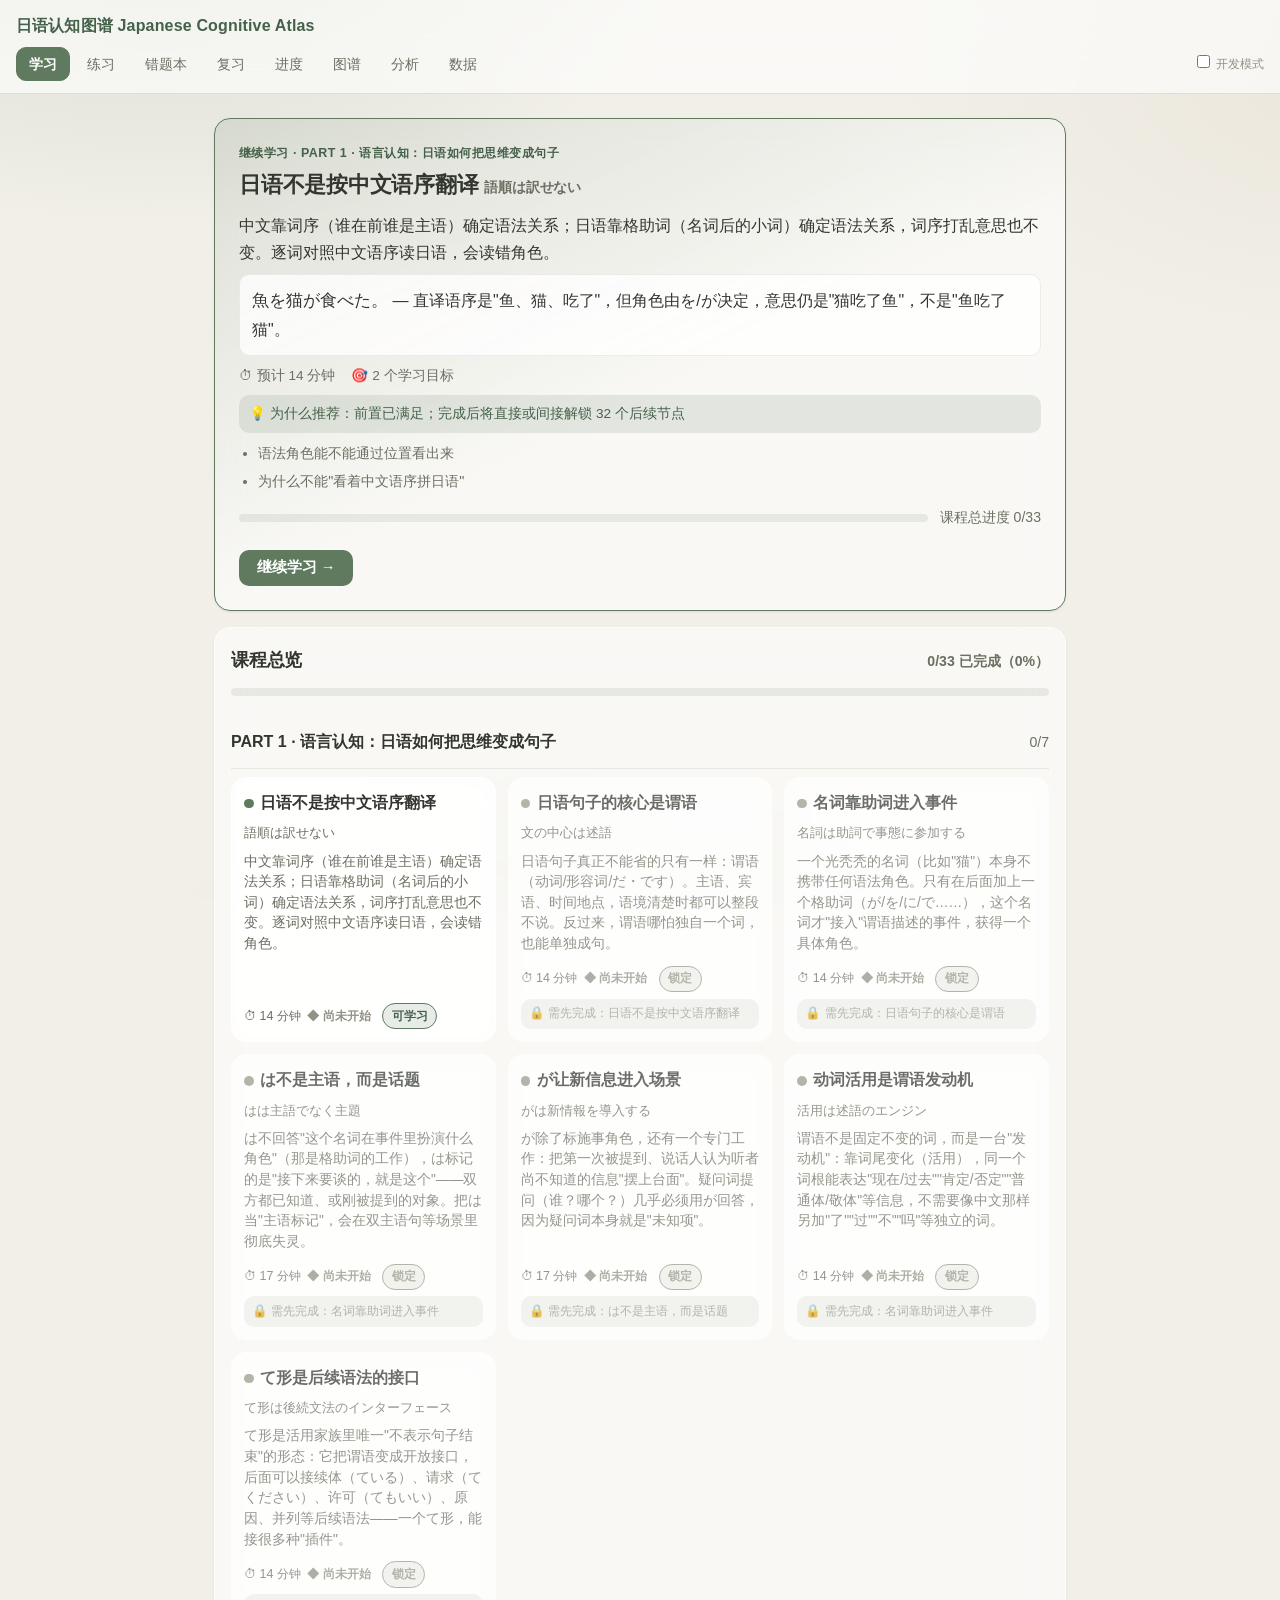
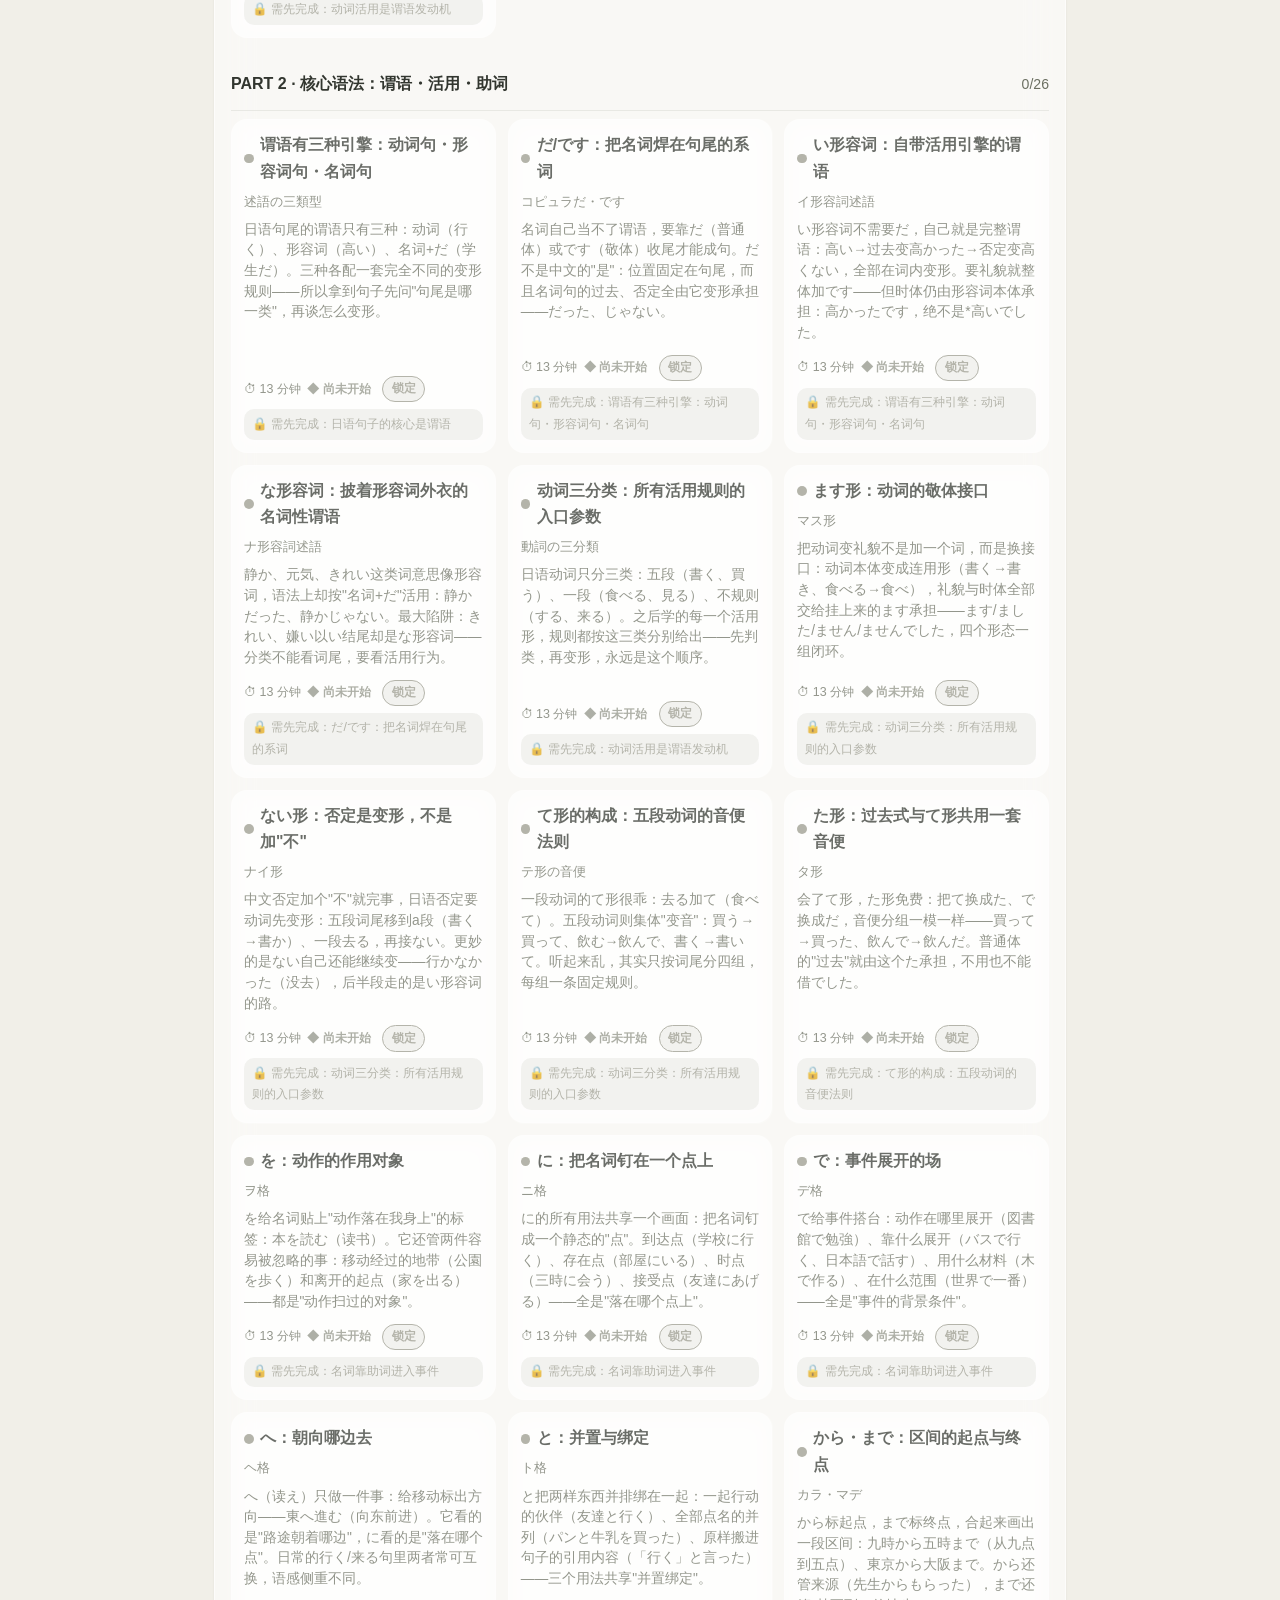
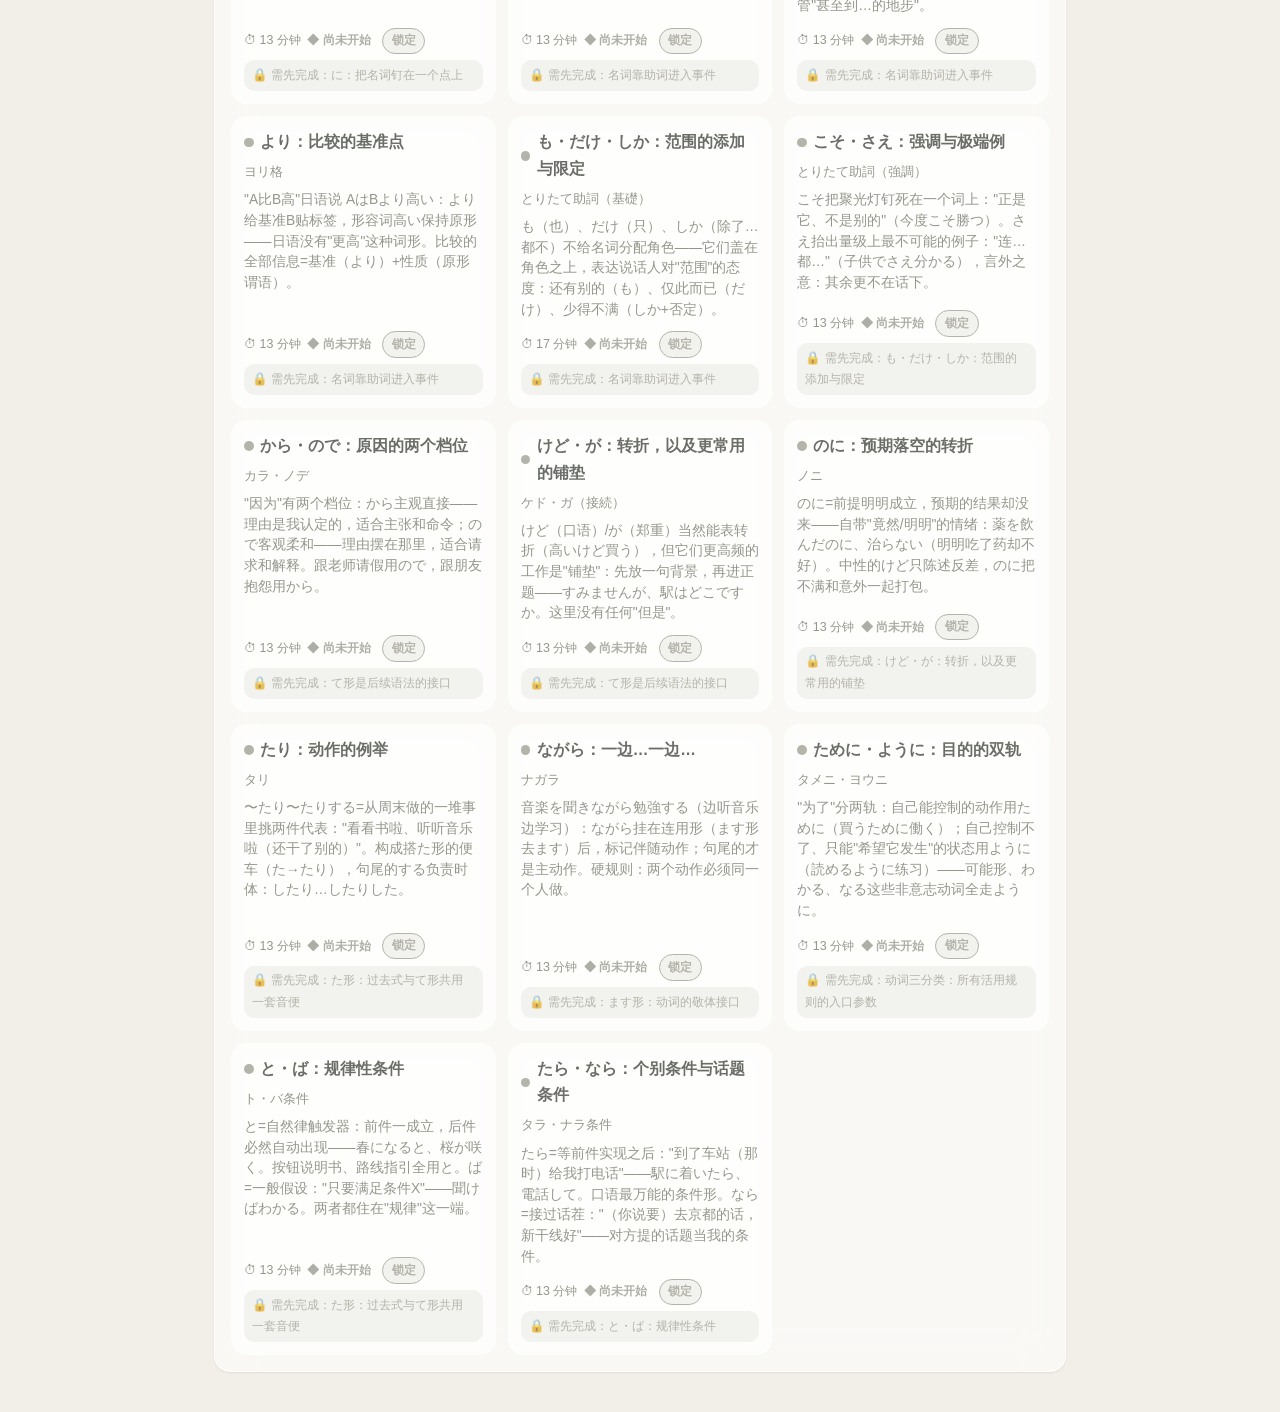
==== commit c880eae9: "PART 2 batch 3: sentence connection system (8 nodes, course now 33) Third Knowledge Expansion batch " ====
--- a/index.html
+++ b/index.html
@@ -407,6 +407,9 @@
   { id: 'R_ONBIN', name: '音便规则误用', description: 'て形/た形构成时音便分组记错（*買いて、*飲みて），或不知道行く→行って是く组唯一例外。', module: 'core-grammar' },
   { id: 'R_NIDE', name: 'に/で场所混用', description: '未区分"存在落点（に）"与"动作展开场（で）"，用中文"在"的单一介词直觉给两类场所配同一个助词。', module: 'core-grammar' },
   { id: 'R_TORITATE', name: 'とりたて助词误用', description: '把も/だけ/しか/こそ/さえ当成格助词理解，忽视其覆盖/叠加规则；最典型是しか后忘配否定谓语，或だけ/しか语感差异误判。', module: 'core-grammar' },
+  { id: 'R_CONN_REGISTER', name: '接续词语体错位', description: 'から/ので、けど/が等成对接续词的语体与主观性差异被当成完全同义随意互换，在正式请求或书面语境中选错档位。', module: 'core-grammar' },
+  { id: 'R_COND', name: '条件形选择错误', description: '把中文"如果/一…就"直译到と/ば/たら/なら中的错误一档：忽视と的规律性限制、ば的后件限制、なら的话题性前提，条件四形混选。', module: 'core-grammar' },
+  { id: 'R_ASPECT_PURPOSE', name: '目的/意志性误判', description: 'ために与ように按中文"为了"合并处理，忽视前接动词的意志性（意志动词→ために、非意志/可能→ように）这一硬性分工。', module: 'core-grammar' },
   { id: 'R_SAMPLE', name: '示例错误根', description: '仅用于引擎自测，不对应真实语法误区。', module: '_sample' }
 ];
 
@@ -436,6 +439,14 @@
   { id: 'C_YORI_STD', name: { zh: 'より基准律', ja: 'ヨリ基準則' }, description: 'より标记比较的基准点（AはBより＋性质），性质由谓语直接表达、无需比较级形态；日语形容词没有"更"的词形变化。', module: 'core-grammar', ownerNodeId: 'cg-p-yori' },
   { id: 'C_TORITATE_OVERLAY', name: { zh: 'とりたて覆盖律', ja: 'とりたて覆い則' }, description: 'とりたて助词（も/だけ/しか等）不标记语法角色，而是在角色之上叠加信息态度：覆盖が/を（本も読む），叠加于に/で之后（学校にも）；しか必须与否定谓语共现。', module: 'core-grammar', ownerNodeId: 'cg-p-mo-dake-shika' },
   { id: 'C_KOSO_SAE', name: { zh: 'こそ/さえ极点律', ja: 'コソサエ極点則' }, description: 'こそ排他性强调"正是这一个"；さえ举出量级上的极端例（连…都…），暗示其余更不在话下；さえ…ば构成"只要…就"的最低条件句。', module: 'core-grammar', ownerNodeId: 'cg-p-koso-sae' },
+  { id: 'C_KARA_NODE', name: { zh: 'から/ので理由律', ja: 'カラノデ理由則' }, description: 'から与ので都标记原因-结果：から主观直接（适合个人主张、命令请求的理由），ので客观柔和（适合对上请求、书面说明）；ので前接普通体（な形/名词+なので）。', module: 'core-grammar', ownerNodeId: 'cg-c-reason' },
+  { id: 'C_KEDO_GA', name: { zh: 'けど/が转折铺垫律', ja: 'ケドガ前置き則' }, description: 'けど（口语）/が（郑重）承担两种功能：真转折（对比反差）与铺垫（先给背景再进正题，无对立义）；铺垫用法占实际使用的很大比例，不能一律译作"但是"。', module: 'core-grammar', ownerNodeId: 'cg-c-kedo-ga' },
+  { id: 'C_NONI', name: { zh: 'のに预期落空律', ja: 'ノニ逆接則' }, description: 'のに=前件成立时预期的结果落空，携带说话人的意外/不满情绪；后件不能接意志、命令、请求（这是与けど的硬性分工）。', module: 'core-grammar', ownerNodeId: 'cg-c-noni' },
+  { id: 'C_TARI', name: { zh: 'たり例举律', ja: 'タリ列挙則' }, description: '〜たり〜たりする从动作集合中例举代表（暗示还有别的），句尾する承担时体；单个たりする也成立（暗示同类）。与て形动作链（全部列出、有先后）相对。', module: 'core-grammar', ownerNodeId: 'cg-c-tari' },
+  { id: 'C_NAGARA', name: { zh: 'ながら同时律', ja: 'ナガラ同時則' }, description: '动词连用形+ながら=同一主体同时进行两个动作，句尾动词是主动作、ながら侧是伴随动作；两动作必须同主体。', module: 'core-grammar', ownerNodeId: 'cg-c-nagara' },
+  { id: 'C_TAME_YOU', name: { zh: 'ために/ように目的律', ja: 'タメヨウニ目的則' }, description: '目的表达按前接动词意志性分工：意志动词+ために（为了做…）、非意志动词/可能形+ように（以便能…）；ために另有原因义（名词+のため），靠语境区分。', module: 'core-grammar', ownerNodeId: 'cg-c-tame-you' },
+  { id: 'C_COND_TOBA', name: { zh: 'と/ば规律条件律', ja: 'トバ条件則' }, description: 'と=只要前件成立后件必然/习惯性出现（自然规律、机器操作、发现），后件不能接意志/命令；ば=一般假设，焦点在前件条件本身，后件为意志句时前件须是状态性谓语。', module: 'core-grammar', ownerNodeId: 'cg-c-cond-to-ba' },
+  { id: 'C_COND_TARANARA', name: { zh: 'たら/なら个别条件律', ja: 'タラナラ条件則' }, description: 'たら=一次性/完成条件（等前件实现之后），最通用、口语首选，还有"结果发现"用法；なら=接过对方话题做条件（"要是说到…的话"），后件动作可先于前件发生（京都に行くなら、新幹線がいい）。', module: 'core-grammar', ownerNodeId: 'cg-c-cond-tara-nara' },
   {
     id: 'C_SAMPLE_1',
     name: { zh: '示例判据：第一步判断标准', ja: 'サンプル基準1' },
@@ -1689,6 +1700,392 @@
       frequency: { status: 'source_required', note: '未核实语料库频率数据，不标注具体数值或排名。' },
       difficulty: { status: 'pedagogical_simplification', level: 3, note: '量级推理（さえ的"更何况"链）需要建立新的语义直觉；こそ功能单纯，靠寒暄/决心等高频场景即可内化。' },
       typical_contexts: { status: 'pedagogical_simplification', registers: ['polite', 'written', 'spoken'], note: '寒暄（こそ）、议论文（さえ…ば）、口语誓言是三个典型场景；例句已覆盖。' },
+      verification_status: 'source_required',
+      evidence: [],
+      last_verified: null
+    }
+  },
+
+  /* ---- PART 2 · 连接系统 ---- */
+
+  {
+    id: 'cg-c-reason', module: 'core-grammar', order: 19, status: 'draft',
+    qualifies: { independentMechanism: 'から/ので在"主观直接 vs 客观柔和"维度上分工标记原因；语体档位选择是独立于"因为"翻译的判断机制。', citedByCount: 0, errorRoot: 'R_CONN_REGISTER', mergeNote: '格助词から（名词后，起点）已属 kara-made 节点；本节点只管接续助词から（活用形后，原因），同形靠接续位置消歧。' },
+    title: { zh: 'から・ので：原因的两个档位', ja: 'カラ・ノデ', en: 'Kara and Node (Reason)' },
+    refs: { requires: ['lc-te-interface'], invokes: ['cg-p-kara-made'], contrasts: [], previews: [] },
+    layer0: {
+      body: '"因为"有两个档位：から主观直接——理由是我认定的，适合主张和命令；ので客观柔和——理由摆在那里，适合请求和解释。跟老师请假用ので，跟朋友抱怨用から。',
+      example: { jp: '頭が痛いので、早退してもいいですか。', zh: '因为头疼，我可以早退吗——对上请求，客观柔和的ので不给人"强词夺理"感。' },
+      hook: '为什么「危ないから、やめろ！」不能换成ので？'
+    },
+    layer1: {
+      steps: [
+        { id: 'step-1', title: '完成本步后，你能判断：一句话的理由该挂から还是ので',
+          body: '判断两问：①后件是什么？命令、禁止、强主张（〜ろ/〜な/〜べきだ）→から（主观认定的理由才有资格支撑命令）；郑重请求、客观说明→ので更妥帖。②对谁说？对上/正式场合倾向ので（把理由客观化，减少压迫感）；平辈私下から自然。两词在中性陈述里大量互换，但两端（命令端から、敬语请求端ので）是不可换的硬区间。',
+          minimalPair: [ { jp: '危ないから、触るな！', zh: '危险，别碰！（命令后件→から）' }, { jp: '電車が遅れたので、遅刻しました。', zh: '因为电车晚点迟到了。（对上解释→ので）' } ],
+          miniExercise: { exerciseId: 'ex-cg19-1' } },
+        { id: 'step-2', title: '完成本步后，你能判断：ので前面的接续形怎么变',
+          body: 'から直接接普通体/敬体句（暑いから、暑いですから）；ので前接普通体，且名词/な形容词要垫な：雨なので（＊雨だので✗）、静かなので。这个な正是な形容词连体形的复用（ので历史上=の+で，前面需要连体形）。口语中ので常缩为んで（時間がないんで）。中文母语者高频错误是照搬だ：＊学生だので——记住"だ在ので前变な"一条即可。',
+          minimalPair: [ { jp: '今日は日曜日なので、銀行は休みだ。', zh: '今天是周日，所以银行休息。（名词+なので）' }, { jp: '✗ 日曜日だので、休みだ。', zh: '不合法：だ在ので前必须变な。' } ],
+          miniExercise: { exerciseId: 'ex-cg19-2' } }
+      ],
+      hook: '原因说完了，"虽然/不过"的世界里，けど和が也在玩同一种档位游戏吗？'
+    },
+    layer2: {
+      body: '语法学对から/ので的经典概括：から陈述"说话人的推论根据"（主观域），ので陈述"事态间的因果关系"（客观域）——这解释了两端分布：命令/意志句需要说话人立场背书（から），而把理由客观化正是礼貌策略的核心（ので在请求中显得"不是我要怎样，是情况如此"）。实际语料中两者的中间地带很宽，且ので的敬体形ですので在商务日语中扩张明显。同形消歧提醒：名词+から=起点（格助词，kara-made 节点），活用形+から=原因（本节点）——接续位置是唯一可靠的判据。',
+      boundaryCases: [ { jp: 'せっかく来たんだから、ゆっくりしていって。', zh: '难得来一趟，就多待会儿吧——んだから组合携带"你该明白"的强主观语气，是から主观性的放大形态。', note: 'んだから的说教语气是から端主观性的极端例。', source: null } ]
+    },
+    examples: {
+      tier1: [ { variable: '档位（同一理由，后件不同）', sets: [ { jp: 'うるさいから、静かにしろ！', zh: '太吵了，安静点！（命令→から）' }, { jp: 'うるさいので、静かにしていただけますか。', zh: '有点吵，能请您安静些吗？（敬语请求→ので）' } ] } ],
+      tier2: [ { jp: '時間がないから、急ごう。', zh: '没时间了，快走吧。', register: 'plain' }, { jp: '体調が悪いので、休ませてください。', zh: '身体不舒服，请让我休息。', register: 'polite' }, { jp: '在庫がないため、発送が遅れる。', zh: '因无库存，发货延迟。（书面语的第三档位ため，预告目的节点）', register: 'written' } ],
+      tier3: [ { jp: '眠いんで、先に寝るね。', zh: '困了，我先睡了——ので的口语缩约形んで。', register: 'spoken', source: null } ]
+    },
+    criteria: ['C_KARA_NODE'], errorRoots: ['R_CONN_REGISTER'],
+    knowledgePosition: {
+      semantic_position: '认知层 > 连接系统 > 原因（から・ので）',
+      parent_concept: { id: 'lc-te-interface', label: 'て形是后续语法的接口', type: 'node' },
+      child_concepts: [],
+      jlpt_relevance: { status: 'needs_verification', category: 'N5', note: 'から惯例归 N5、ので惯例归 N4（主流教材通行分类）；JLPT 官方无公开大纲可核对，标注待核验。' },
+      textbook_mapping: { status: 'mapping_pending', target: 'みんなの日本語（暂定）', note: '尚未逐课比对确认具体课次，标注为待补。' },
+      frequency: { status: 'source_required', note: '未核实语料库频率数据，不标注具体数值或排名。' },
+      difficulty: { status: 'pedagogical_simplification', level: 2, note: '两端硬区间清晰，中间互换带宽；なので接续错误（＊だので）机械易纠。' },
+      typical_contexts: { status: 'pedagogical_simplification', registers: ['plain', 'polite', 'written', 'spoken'], note: '原因表达遍布全部语域；书面语ため已在例句预告。' },
+      verification_status: 'source_required',
+      evidence: [],
+      last_verified: null
+    }
+  },
+
+  {
+    id: 'cg-c-kedo-ga', module: 'core-grammar', order: 20, status: 'draft',
+    qualifies: { independentMechanism: 'けど/が的"铺垫"功能（非转折的话题导入）是中文"但是"直觉完全覆盖不到的独立机制，占实际使用的很大比例。', citedByCount: 0, errorRoot: 'R_CONN_REGISTER', mergeNote: '格助词が（名词后，新信息）属 PART 1 节点；本节点只管接续助词が（句子后，转折/铺垫），同形靠接续位置消歧。' },
+    title: { zh: 'けど・が：转折，以及更常用的铺垫', ja: 'ケド・ガ（接続）', en: 'Kedo and Ga (Connective)' },
+    refs: { requires: ['lc-te-interface'], invokes: ['lc-ga-newinfo'], contrasts: ['cg-c-noni'], previews: [] },
+    layer0: {
+      body: 'けど（口语）/が（郑重）当然能表转折（高いけど買う），但它们更高频的工作是"铺垫"：先放一句背景，再进正题——すみませんが、駅はどこですか。这里没有任何"但是"。',
+      example: { jp: '田中と申しますが、佐藤さんはいらっしゃいますか。', zh: '我是田中，请问佐藤先生在吗——"我是田中"和正题之间毫无对立，が只是递话的铰链。' },
+      hook: '如果把铺垫のが都翻译成"但是"，你的日语理解会碎成什么样？'
+    },
+    layer1: {
+      steps: [
+        { id: 'step-1', title: '完成本步后，你能判断：这个けど/が是转折还是铺垫',
+          body: '判断法：把前后件拆开问"两者对立吗？"对立（预期反差）→转折义：安いけど、質がいい（便宜却质量好）。不对立→铺垫义：前件只是给正题搭台——自我介绍（〜ですが）、话题引入（先日の件ですが）、委婉开场（すみませんが）。铺垫のけど/が在会话里比真转折更常见，听力中把它们全按"但是"处理会制造大量不存在的对立关系。',
+          minimalPair: [ { jp: '高いですが、買います。', zh: '虽然贵，但我买。（转折：贵 vs 买）' }, { jp: '来週の会議ですが、場所が変わりました。', zh: '关于下周的会议，地点变了。（铺垫：无对立）' } ],
+          miniExercise: { exerciseId: 'ex-cg20-1' } },
+        { id: 'step-2', title: '完成本步后，你能判断：けど/が/けれども的语体档位与句尾悬置',
+          body: '档位从随意到郑重：けど→けれど→けれども→が。口语闲聊けど，商务/书面が。两者共享一个重要话法：句尾悬置（言いさし）——ちょっと都合が悪いんですけど……（说一半停住，拒绝之意让对方自行领会）。这种"说半句"不是语法残缺，而是日语委婉拒绝的标准操作：后半句（所以不行）由听者补全，双方都体面。中文拒绝也委婉，但很少靠语法性悬置实现，需要专门习得这个"停在けど"的技能。',
+          minimalPair: [ { jp: '行きたいんですけど……。', zh: '我是想去的，可是……（悬置=委婉拒绝）' }, { jp: '行きたいですが、都合がつきません。', zh: '想去，但安排不开。（说满=直接拒绝，更硬）' } ],
+          miniExercise: { exerciseId: 'ex-cg20-2' } }
+      ],
+      hook: '转折还有一个带情绪的兄弟——のに。它和けど的分工线画在哪里？'
+    },
+    layer2: {
+      body: '接续助词が与格助词が同形异构（句子后 vs 名词后），是日语同形多机制现象的又一例。铺垫用法（前置き）在会话分析中被视为日语谈话结构的标志性特征：正题之前用〜が/〜けど挂出背景信息，为听者搭建理解框架并缓冲突兀感——商务邮件几乎每封都有〜の件ですが。言いさし（句尾悬置）已高度语法化：んですが/んですけど收尾的未完句在拒绝、请求场景中是完整的话轮，不是失误。对听力与会话，识别"这个が没有转折义"的能力直接决定理解与产出的自然度，值得专项训练。',
+      boundaryCases: [ { jp: '失礼ですが、お名前は？', zh: '恕我冒昧，您贵姓？——铺垫のが的极致：前件是纯礼貌缓冲，语义贡献接近零。', note: '礼貌缓冲是铺垫用法的语法化终点。', source: null } ]
+    },
+    examples: {
+      tier1: [ { variable: '功能（转折 vs 铺垫，同一形式）', sets: [ { jp: '狭いけど、居心地がいい。', zh: '虽然小，但住着舒服。（转折）' }, { jp: 'つかぬことを伺いますけど、この辺に郵便局はありますか。', zh: '冒昧问一下，这附近有邮局吗？（铺垫）' } ] } ],
+      tier2: [ { jp: '雨だけど、行く。', zh: '虽然下雨，还是去。', register: 'plain' }, { jp: '恐れ入りますが、少々お待ちください。', zh: '不好意思，请稍等。', register: 'polite' }, { jp: '実験は成功したが、課題も残った。', zh: '实验成功了，但也留下了课题。', register: 'written' } ],
+      tier3: [ { jp: 'あのう、ちょっといいですけど……。', zh: '那个，方便说两句吗……——铺垫+悬置的口语组合。', register: 'spoken', source: null } ]
+    },
+    criteria: ['C_KEDO_GA'], errorRoots: ['R_CONN_REGISTER'],
+    knowledgePosition: {
+      semantic_position: '认知层 > 连接系统 > 转折与铺垫（けど・が）',
+      parent_concept: { id: 'lc-te-interface', label: 'て形是后续语法的接口', type: 'node' },
+      child_concepts: [],
+      jlpt_relevance: { status: 'needs_verification', category: 'N5', note: 'が/けど惯例归 N5-N4（主流教材通行分类）；铺垫/言いさし的语用掌握则贯穿到高级。JLPT 官方无公开大纲可核对，标注待核验。' },
+      textbook_mapping: { status: 'mapping_pending', target: 'みんなの日本語（暂定）', note: '尚未逐课比对确认具体课次，标注为待补。' },
+      frequency: { status: 'source_required', note: '未核实语料库频率数据，不标注具体数值或排名。' },
+      difficulty: { status: 'pedagogical_simplification', level: 3, note: '形式简单，难在语用：铺垫识别与言いさし产出都要求摆脱"但是"直译，需要会话语料浸泡。' },
+      typical_contexts: { status: 'pedagogical_simplification', registers: ['plain', 'polite', 'written', 'spoken'], note: '转折/铺垫遍布全部语域；商务前置き与口语悬置已入例句。' },
+      verification_status: 'source_required',
+      evidence: [],
+      last_verified: null
+    }
+  },
+
+  {
+    id: 'cg-c-noni', module: 'core-grammar', order: 21, status: 'draft',
+    qualifies: { independentMechanism: 'のに在转折义上叠加"预期落空+情绪"并硬性排斥意志/命令后件；与けど的分工是独立判断点。', citedByCount: 0, errorRoot: 'R_CONN_REGISTER', mergeNote: '目的义のに（形容词修饰用途，如"開けるのに使う"）是形式名词の+に，另属名词化系统，本节点不涉。' },
+    title: { zh: 'のに：预期落空的转折', ja: 'ノニ', en: 'Noni' },
+    refs: { requires: ['cg-c-kedo-ga'], invokes: [], contrasts: ['cg-c-kedo-ga'], previews: [] },
+    layer0: {
+      body: 'のに=前提明明成立，预期的结果却没来——自带"竟然/明明"的情绪：薬を飲んだのに、治らない（明明吃了药却不好）。中性的けど只陈述反差，のに把不满和意外一起打包。',
+      example: { jp: '約束したのに、来なかった。', zh: '明明约好了，却没来——のに里有抱怨；换けど就只剩事实陈述。' },
+      hook: '为什么可以说「高いけど買おう」，却不能说「＊高いのに買おう」？'
+    },
+    layer1: {
+      steps: [
+        { id: 'step-1', title: '完成本步后，你能判断：转折句该用のに还是けど',
+          body: '两问判断：①有没有"预期被辜负"？のに要求前件正常应导出某结果而结果落空（吃药→应痊愈→没好）；单纯对比（小但舒服）没有预期链，只能けど。②说话人有没有情绪（意外/不满/遗憾）？のに必带，けど中性。因此客观论述、礼貌场合避开のに——对上司说〜のに近乎抱怨。接续：普通体+のに，名词/な形垫な（雨なのに、静かなのに），与ので同构。',
+          minimalPair: [ { jp: '狭いけど、居心地がいい。', zh: '小但舒服。（对比，无预期落空→けど）' }, { jp: '毎日練習したのに、負けた。', zh: '明明天天练习，却输了。（预期落空+不甘→のに）' } ],
+          miniExercise: { exerciseId: 'ex-cg21-1' } },
+        { id: 'step-2', title: '完成本步后，你能判断：のに后件的硬性限制',
+          body: 'のに的后件必须是既成事实/状态，不能接意志、命令、请求、劝诱：＊安いのに買おう✗、＊時間があるのに手伝って✗——这些后件请回けど/から。原理：のに断言"预期已经落空"，而意志/命令面向未实现的将来，两者时间指向冲突。句尾悬置的のに（せっかく作ったのに……"亏我特意做了……"）保留强烈的不满余韵，与けど悬置的委婉拒绝形成情绪对照。',
+          minimalPair: [ { jp: '安いけど、買おう。', zh: '虽然便宜（有点可疑），还是买吧。（意志后件→けど）' }, { jp: '✗ 安いのに、買おう。', zh: '不合法：のに后件不能接意志表达。' } ],
+          miniExercise: { exerciseId: 'ex-cg21-2' } }
+      ],
+      hook: '连接词不止管逻辑，还管例举——"又是…又是…"的たり是怎么工作的？'
+    },
+    layer2: {
+      body: 'のに的语法化路径（连体形+の+に）解释了它的な接续与名词性残留。语义上のに被分析为"反事实预期标记"：前件激活一条常识推理链（P通常导致Q），后件宣告Q未成立，情绪义（意外/不满）正来自推理链的断裂——这也解释了后件限制：命令/意志句无法"落空"。对比けど的中性使其在书面议论中更通用，のに则集中于口语情感表达与文学性文本。JLPT 语法题里のに/ので/から的三选一是 N4-N3 的常青考点，判断链：有无情绪落差→のに；有→再看后件是否意志句排除之。',
+      boundaryCases: [ { jp: 'もう十時なのに、まだ寝ている。', zh: '都十点了竟然还在睡——时间名词+なのに，"常识预期（该起了）落空"的日常典型。', note: '时间+なのに是のに最高频的日常模板之一。', source: null } ]
+    },
+    examples: {
+      tier1: [ { variable: '情绪载荷（同一反差）', sets: [ { jp: '頑張ったけど、だめだった。', zh: '努力了，没成。（平静陈述）' }, { jp: '頑張ったのに、だめだった。', zh: '明明那么努力，却没成。（不甘）' } ] } ],
+      tier2: [ { jp: '日曜日なのに、働いている。', zh: '明明是周日，还在工作。', register: 'plain' }, { jp: 'お忙しいのに、ありがとうございます。', zh: '您这么忙还（特意过来），谢谢——预期落空转为感激的礼貌模板。', register: 'polite' }, { jp: '十分な予算があったのに、計画は失敗した。', zh: '预算明明充足，计划却失败了。', register: 'written' } ],
+      tier3: [ { jp: 'せっかく来たのに……。', zh: '亏我特意跑一趟……（悬置，不满余韵）', register: 'spoken', source: null } ]
+    },
+    criteria: ['C_NONI'], errorRoots: ['R_CONN_REGISTER'],
+    knowledgePosition: {
+      semantic_position: '认知层 > 连接系统 > 预期落空（のに）',
+      parent_concept: { id: 'lc-te-interface', label: 'て形是后续语法的接口', type: 'node' },
+      child_concepts: [],
+      jlpt_relevance: { status: 'needs_verification', category: 'N4', note: 'のに惯例归 N4（主流教材通行分类）；JLPT 官方无公开大纲可核对，标注待核验。' },
+      textbook_mapping: { status: 'mapping_pending', target: 'みんなの日本語（暂定）', note: '尚未逐课比对确认具体课次，标注为待补。' },
+      frequency: { status: 'source_required', note: '未核实语料库频率数据，不标注具体数值或排名。' },
+      difficulty: { status: 'pedagogical_simplification', level: 3, note: '"预期链断裂"语义需在语境中体感；后件限制是硬规则，考点集中。' },
+      typical_contexts: { status: 'pedagogical_simplification', registers: ['plain', 'polite', 'written', 'spoken'], note: '情感表达遍布口语与文学文本；礼貌感谢模板（お忙しいのに）已入例句。' },
+      verification_status: 'source_required',
+      evidence: [],
+      last_verified: null
+    }
+  },
+
+  {
+    id: 'cg-c-tari', module: 'core-grammar', order: 22, status: 'draft',
+    qualifies: { independentMechanism: 'たり从动作集合中例举代表并由句尾する统一承担时体；与て形动作链的"穷尽+顺序"形成系统对立。', citedByCount: 0, errorRoot: 'R_CONN_REGISTER', mergeNote: null },
+    title: { zh: 'たり：动作的例举', ja: 'タリ', en: 'Tari' },
+    refs: { requires: ['cg-ta-form'], invokes: ['cg-ta-form'], contrasts: [], previews: [] },
+    layer0: {
+      body: '〜たり〜たりする=从周末做的一堆事里挑两件代表："看看书啦、听听音乐啦（还干了别的）"。构成搭た形的便车（た→たり），句尾的する负责时体：したり…したりした。',
+      example: { jp: '本を読んだり、音楽を聞いたりした。', zh: '看了看书、听了听音乐（等等）——两件是代表，清单开放。' },
+      hook: 'て形串动作（起きて、食べて、出かけた）和たり例举，句意差在哪里？'
+    },
+    layer1: {
+      steps: [
+        { id: 'step-1', title: '完成本步后，你能判断：动作列举该用て形链还是たり',
+          body: 'て形链=穷尽+有序：朝起きて、顔を洗って、出かけた（按顺序做了这三件，就这三件）。たり=例举+无序：顔を洗ったり、散歩したりした（举两件代表，顺序无所谓，还有别的没说）。判断问题与と/や完全同构：清单封闭有序→て，开放无序→たり。构成规则搭た形便车：た形+り（読んだ→読んだり、して→したり），音便零成本复用。',
+          minimalPair: [ { jp: '土曜日は、掃除して、買い物して、料理した。', zh: '周六打扫、购物、做饭（三件按序全列）。' }, { jp: '土曜日は、掃除したり、買い物したりした。', zh: '周六打扫打扫、买买东西（之类）。（例举）' } ],
+          miniExercise: { exerciseId: 'ex-cg22-1' } },
+        { id: 'step-2', title: '完成本步后，你能判断：句尾する的时体归属与单たり用法',
+          body: '时体全部由句尾する承担：〜たり〜たりする（习惯/将来）、〜たりした（过去）、〜たりしている（进行）——前面的たり形态恒定不变，这正是"活用集中到链尾"的日语通则（呼应ます/だ的槽位逻辑）。单个たりする也合法：泣いたりしないで（别哭鼻子什么的）——单例举暗示同类行为一并排除，常见于禁止/否定。另有状态交替用法：行ったり来たり（走来走去）、ついたり消えたり（忽明忽灭），成对反义动词的固定搭配。',
+          minimalPair: [ { jp: '週末は映画を見たりします。', zh: '周末会看看电影（之类）。（现在习惯→句尾します）' }, { jp: '週末は映画を見たりしました。', zh: '周末看了看电影（之类）。（过去→句尾しました）' } ],
+          miniExercise: { exerciseId: 'ex-cg22-2' } }
+      ],
+      hook: '"一边…一边…"的同时进行，日语用什么接口挂起两个动作？'
+    },
+    layer2: {
+      body: 'たり源自古典完了助动词たり，与た同源——现代语里两者的分工（た=定点过去、たり=例举）是同一祖先分化的结果，构成上たり=た+り的规律因此无一例外（音便完全同步）。たり的例举义与や（名词例举）、とか（口语万能例举）构成一族："开放清单"策略在名词域和动词域的平行实现。中文"又…又…/一会儿…一会儿…"能覆盖交替义但覆盖不了单たり的"排除同类"义（泣いたりしないで），后者需单独建立直觉。书面语中たり例举有时只出现一个（誤解を招いたりする恐れがある），JLPT 读解中识别"这是例举不是穷尽"影响对作者态度的把握。',
+      boundaryCases: [ { jp: '雨が降ったりやんだりしている。', zh: '雨下下停停——反义动词对+たり的交替义，清单封闭（就这两态）但循环往复。', note: '交替义是例举义的近亲：从"集合中取样"到"两态间摆动"。', source: null } ]
+    },
+    examples: {
+      tier1: [ { variable: '列举策略（て链 vs たり）', sets: [ { jp: '休みの日は、洗濯して、掃除する。', zh: '休息日洗衣、打扫。（固定日程感）' }, { jp: '休みの日は、洗濯したり、掃除したりする。', zh: '休息日洗洗衣服、扫扫地（随性）。' } ] } ],
+      tier2: [ { jp: '夏休みは、泳いだり、山に登ったりしたいです。', zh: '暑假想游游泳、爬爬山。', register: 'polite' }, { jp: '嘘をついたりしないで。', zh: '别撒谎（之类的）。', register: 'spoken' }, { jp: '会場を行ったり来たりする人が多かった。', zh: '会场里来回走动的人很多。', register: 'written' } ],
+      tier3: [ { jp: '休みの日は何をしたりしますか。', zh: '休息日一般做些什么呢？——疑问句里的たり暗示"随便举几样就行"，降低回答压力。', register: 'polite', source: null } ]
+    },
+    criteria: ['C_TARI'], errorRoots: ['R_CONN_REGISTER'],
+    knowledgePosition: {
+      semantic_position: '认知层 > 连接系统 > 例举（たり）',
+      parent_concept: { id: 'lc-te-interface', label: 'て形是后续语法的接口', type: 'node' },
+      child_concepts: [],
+      jlpt_relevance: { status: 'needs_verification', category: 'N5', note: 'たり惯例归 N5-N4（主流教材通行分类）；JLPT 官方无公开大纲可核对，标注待核验。' },
+      textbook_mapping: { status: 'mapping_pending', target: 'みんなの日本語（暂定）', note: '尚未逐课比对确认具体课次，标注为待补。' },
+      frequency: { status: 'source_required', note: '未核实语料库频率数据，不标注具体数值或排名。' },
+      difficulty: { status: 'pedagogical_simplification', level: 2, note: '构成搭た形便车零新增成本；例举 vs 穷尽的判断与と/や同构，可迁移。' },
+      typical_contexts: { status: 'pedagogical_simplification', registers: ['polite', 'spoken', 'written'], note: '日常叙述、禁止句、交替描写三类典型场景已入例句。' },
+      verification_status: 'source_required',
+      evidence: [],
+      last_verified: null
+    }
+  },
+
+  {
+    id: 'cg-c-nagara', module: 'core-grammar', order: 23, status: 'draft',
+    qualifies: { independentMechanism: 'ながら以连用形接续实现同主体双动作并行，主次分工由句尾位置决定；同主体限制是硬性判断点。', citedByCount: 0, errorRoot: 'R_CONN_REGISTER', mergeNote: '逆接ながら（残念ながら、狭いながら）是同形的让步用法，惯例归 N2，本节点仅在 Layer 2 登记备查。' },
+    title: { zh: 'ながら：一边…一边…', ja: 'ナガラ', en: 'Nagara' },
+    refs: { requires: ['cg-masu-form'], invokes: ['cg-masu-form'], contrasts: [], previews: [] },
+    layer0: {
+      body: '音楽を聞きながら勉強する（边听音乐边学习）：ながら挂在连用形（ます形去ます）后，标记伴随动作；句尾的才是主动作。硬规则：两个动作必须同一个人做。',
+      example: { jp: 'コーヒーを飲みながら、新聞を読む。', zh: '边喝咖啡边看报——喝是伴奏，看报是主旋律（句尾=主）。' },
+      hook: '"我做饭的时候他看电视"能用ながら说吗？'
+    },
+    layer1: {
+      steps: [
+        { id: 'step-1', title: '完成本步后，你能判断：ながら的接续与主次分配',
+          body: '构成：动词连用形（=ます形词干）+ながら——聞き＋ながら、食べ＋ながら、し＋ながら。主次规则固定：ながら侧=伴随/背景动作，句尾侧=主动作、承担全部时体。想强调哪个动作是"正事"，就把它放句尾：勉強しながら音楽を聞く（正事是听音乐）与音楽を聞きながら勉強する（正事是学习）主次正好相反。中文"一边A一边B"主次中立，日语靠语序分配，翻译时先想清哪个是主。',
+          minimalPair: [ { jp: 'テレビを見ながらご飯を食べる。', zh: '边看电视边吃饭。（正事：吃饭）' }, { jp: 'ご飯を食べながらテレビを見る。', zh: '边吃饭边看电视。（正事：看电视）' } ],
+          miniExercise: { exerciseId: 'ex-cg23-1' } },
+        { id: 'step-2', title: '完成本步后，你能判断：同主体限制怎么卡',
+          body: 'ながら的两个动作必须同主体：＊私が料理しながら、彼はテレビを見る✗——不同人各做各的要用〜ている間に/〜とき（私が料理している間に、彼はテレビを見ていた）。这条限制源于ながら的connverb性质：它把两个动作打包成一个人的复合行为。另一个隐含限制：两动作须可并行持续——瞬间动词进ながら会变成"持续状态伴随"（座りながら＝保持坐姿），语感偏移，初期避开为稳。',
+          minimalPair: [ { jp: '歌いながら歩いた。', zh: '边唱边走。（同主体✓）' }, { jp: '✗ 私が歌いながら、妹は踊った。', zh: '不合法：两动作分属两人，须改用〜ている間に。' } ],
+          miniExercise: { exerciseId: 'ex-cg23-2' } }
+      ],
+      hook: '并行说完了——"为了…"的目的表达，为什么日语要分成ために和ように两套？'
+    },
+    layer2: {
+      body: 'ながら是典型的附动词（converb）接续，与て形同属非定式连接系统，但语义窄化为"同时性"专职标记。逆接ながら（しかしながら、残念ながら、狭いながらも楽しい我が家）是同形的让步用法：接续扩展到形容词/名词，语义从"同时"漂移到"保持某状态的同时（却）"——惯例归 N2，此处登记待后续模块展开。ながら族还有ながらにして（生まれながらにして）等文语化石。同时性表达的近邻：〜つつ（书面语的ながら，N2）、〜間（あいだ，区间重叠）、〜とたん（前后紧接，N3）——ながら在其中是口语第一选择。',
+      boundaryCases: [ { jp: '残念ながら、ご期待に添えません。', zh: '很遗憾，无法满足您的期待——逆接ながら的商务固定句式，与"一边"义无关。', note: '同形逆接用法，N2 节点再展开，先建立"见到不是同时义不要慌"的免疫。', source: null } ]
+    },
+    examples: {
+      tier1: [ { variable: '主次分配（同一动作对）', sets: [ { jp: '音楽を聞きながら走る。', zh: '边听音乐边跑步。（跑步是正事）' }, { jp: '走りながら音楽を聞く。', zh: '边跑步边听音乐。（听音乐是正事）' } ] } ],
+      tier2: [ { jp: 'スマホを見ながら歩かないでください。', zh: '请不要边看手机边走路。', register: 'polite' }, { jp: '働きながら大学に通っている。', zh: '边工作边上大学。（长期并行）', register: 'plain' }, { jp: '涙を流しながら語った。', zh: '流着泪讲述。', register: 'written' } ],
+      tier3: [ { jp: 'ながら運転は危険だ。', zh: '"分心驾驶"很危险——ながら本身名词化为"一心二用"，现代新闻高频词（ながらスマホ）。', register: 'written', source: null } ]
+    },
+    criteria: ['C_NAGARA'], errorRoots: ['R_CONN_REGISTER'],
+    knowledgePosition: {
+      semantic_position: '认知层 > 连接系统 > 同时进行（ながら）',
+      parent_concept: { id: 'lc-te-interface', label: 'て形是后续语法的接口', type: 'node' },
+      child_concepts: [],
+      jlpt_relevance: { status: 'needs_verification', category: 'N4', note: '同时义ながら惯例归 N4，逆接ながら惯例归 N2（主流教材通行分类）；JLPT 官方无公开大纲可核对，标注待核验。' },
+      textbook_mapping: { status: 'mapping_pending', target: 'みんなの日本語（暂定）', note: '尚未逐课比对确认具体课次，标注为待补。' },
+      frequency: { status: 'source_required', note: '未核实语料库频率数据，不标注具体数值或排名。' },
+      difficulty: { status: 'pedagogical_simplification', level: 2, note: '接续与主次规则机械；同主体限制是唯一易错点，一条最小对立对即可钉死。' },
+      typical_contexts: { status: 'pedagogical_simplification', registers: ['polite', 'plain', 'written'], note: '日常并行、禁止告示、书面描写三类场景已入例句。' },
+      verification_status: 'source_required',
+      evidence: [],
+      last_verified: null
+    }
+  },
+
+  {
+    id: 'cg-c-tame-you', module: 'core-grammar', order: 24, status: 'draft',
+    qualifies: { independentMechanism: '目的表达按前接动词意志性双轨分工（意志→ために、非意志/可能→ように），意志性判断是独立机制。', citedByCount: 0, errorRoot: 'R_ASPECT_PURPOSE', mergeNote: 'ように的其他用法（愿望ますように、比况ようだ、劝告ように言う）分属模态/引用系统，本节点只管目的义。' },
+    title: { zh: 'ために・ように：目的的双轨', ja: 'タメニ・ヨウニ', en: 'Tame ni and You ni' },
+    refs: { requires: ['cg-verb-groups'], invokes: [], contrasts: [], previews: [] },
+    layer0: {
+      body: '"为了"分两轨：自己能控制的动作用ために（買うために働く）；自己控制不了、只能"希望它发生"的状态用ように（読めるように练习）——可能形、わかる、なる这些非意志动词全走ように。',
+      example: { jp: '日本語が話せるように、毎日練習する。', zh: '为了能说日语而每天练习——"能说"不是想做就做的动作，走ように轨。' },
+      hook: '中文一个"为了"全包，怎么快速判断该上哪条轨？'
+    },
+    layer1: {
+      steps: [
+        { id: 'step-1', title: '完成本步后，你能判断：目的句该用ために还是ように',
+          body: '判断一问：目的内容是"我决定做就能做"的动作吗？是（買う、会う、留学する等意志动词）→ために，且前后主语一致。不是（可能形話せる、自发词わかる・見える、变化なる、否定ないように、他人的行为）→ように。典型对：痩せるために運動する（把"瘦"当作自己执行的项目）vs 痩せられるように運動する（把"能瘦"当作期望的状态）——同一件事，控制感不同，轨道随之切换。',
+          minimalPair: [ { jp: '大学に入るために、勉強する。', zh: '为了上大学而学习。（上大学=意志动作→ために）' }, { jp: '忘れないように、メモする。', zh: '为了不忘记而记笔记。（"不忘记"非意志→ように）' } ],
+          miniExercise: { exerciseId: 'ex-cg24-1' } },
+        { id: 'step-2', title: '完成本步后，你能判断：名词+のため的目的/原因两读怎么区分',
+          body: '名词接续：名词+の+ため（に）——健康のために運動する（为了健康）。但ため还有原因义：事故のため、電車が遅れています（因事故电车晚点）——公告体高频。两读区分靠后件：后件是可控行为→目的读（为了健康而锻炼）；后件是已发生/不可控事态→原因读（因事故而晚点）。书面通知中ため几乎都是原因义，与ので/から构成书面因果的第三档位（呼应から・ので节点）。',
+          minimalPair: [ { jp: '家族のために働く。', zh: '为了家人而工作。（目的：可控行为）' }, { jp: '台風のため、欠航になった。', zh: '因台风航班取消。（原因：不可控事态）' } ],
+          miniExercise: { exerciseId: 'ex-cg24-2' } }
+      ],
+      hook: '目的句还算好办——条件句才是四轨并行：と、ば、たら、なら，各管哪片天？'
+    },
+    layer2: {
+      body: '意志性（volitionality）是日语语法反复调用的底层参数：目的双轨（ために/ように）、可能形的适用域、〜たい的宾格交替、命令形的成立条件都以它为轴。ために/ように的分工本质是"控制域"的语法化：ために断言主体对目的的直接控制（因此要求意志动词+主语一致），ように只表达"愿望状态与行为的因果期待"（因此容纳可能形、否定、他者行为——子供が読めるように、ふりがなをつける"为了让孩子能读而注音"）。中文"为了"不携带控制域信息，判断习惯需从零建立；操作口诀"可能形・ない・なる・わかる见到就ように"可覆盖绝大多数考题。',
+      boundaryCases: [ { jp: '健康のため、階段を使いましょう。', zh: '为了健康，请走楼梯——公益标语中ため目的义省略に，语体更紧凑。', note: 'ため（に）的に可省，省后书面感增强。', source: null } ]
+    },
+    examples: {
+      tier1: [ { variable: '意志性（同一目标）', sets: [ { jp: '車を買うために、貯金している。', zh: '为了买车在存钱。（买=意志）' }, { jp: '車が買えるように、貯金している。', zh: '为了能买得起车在存钱。（能买=非意志）' } ] } ],
+      tier2: [ { jp: '試験に合格するために、頑張ります。', zh: '为了考试合格而努力。', register: 'polite' }, { jp: '風邪をひかないように、気をつけて。', zh: '当心别感冒。', register: 'spoken' }, { jp: 'システム保守のため、サービスを一時停止します。', zh: '因系统维护，服务暂停。（原因义ため公告体）', register: 'written' } ],
+      tier3: [ { jp: '後ろの席にも聞こえるように、大きな声で話した。', zh: '为了让后排也能听见而大声说话——他者+可能形的双重ように信号。', register: 'written', source: null } ]
+    },
+    criteria: ['C_TAME_YOU'], errorRoots: ['R_ASPECT_PURPOSE'],
+    knowledgePosition: {
+      semantic_position: '认知层 > 连接系统 > 目的（ために・ように）',
+      parent_concept: { id: 'lc-te-interface', label: 'て形是后续语法的接口', type: 'node' },
+      child_concepts: [],
+      jlpt_relevance: { status: 'needs_verification', category: 'N4', note: 'ために/ように目的义惯例归 N4-N3（主流教材通行分类）；JLPT 官方无公开大纲可核对，标注待核验。' },
+      textbook_mapping: { status: 'mapping_pending', target: 'みんなの日本語（暂定）', note: '尚未逐课比对确认具体课次，标注为待补。' },
+      frequency: { status: 'source_required', note: '未核实语料库频率数据，不标注具体数值或排名。' },
+      difficulty: { status: 'pedagogical_simplification', level: 3, note: '意志性是中文不显性标记的参数，需要建立判断习惯；"可能形/ない/なる→ように"口诀可快速覆盖考点。' },
+      typical_contexts: { status: 'pedagogical_simplification', registers: ['polite', 'spoken', 'written'], note: '目标宣言、日常叮嘱、公告体原因义三类场景已入例句。' },
+      verification_status: 'source_required',
+      evidence: [],
+      last_verified: null
+    }
+  },
+
+  {
+    id: 'cg-c-cond-to-ba', module: 'core-grammar', order: 25, status: 'draft',
+    qualifies: { independentMechanism: 'と/ば占据条件系统的"规律端"：と的必然后件限制与ば的前件焦点+状态性限制是独立于翻译的硬判断点。', citedByCount: 1, errorRoot: 'R_COND', mergeNote: '条件四形分两节点：规律端（と/ば）与个别端（たら/なら），两节点contrasts互链构成完整系统。' },
+    title: { zh: 'と・ば：规律性条件', ja: 'ト・バ条件', en: 'Conditionals To and Ba' },
+    refs: { requires: ['cg-ta-form'], invokes: [], contrasts: ['cg-c-cond-tara-nara'], previews: ['cg-c-cond-tara-nara'] },
+    layer0: {
+      body: 'と=自然律触发器：前件一成立，后件必然自动出现——春になると、桜が咲く。按钮说明书、路线指引全用と。ば=一般假设："只要满足条件X"——聞けばわかる。两者都住在"规律"这一端。',
+      example: { jp: 'このボタンを押すと、お釣りが出ます。', zh: '一按这个按钮就出找零——机器行为，必然发生，と的主场。' },
+      hook: '为什么「＊春になると、花見に行こう」不成立？'
+    },
+    layer1: {
+      steps: [
+        { id: 'step-1', title: '完成本步后，你能判断：と条件句的适用域与硬限制',
+          body: 'と的语义是"必然联动"：自然规律（冬になると寒くなる）、机器/路线（まっすぐ行くと駅がある）、习惯反应（彼は酒を飲むと歌う）。硬限制随之而来：后件不能是意志、命令、请求、劝诱——＊春になると花見に行こう✗，因为"必然自动发生"与"我打算做"逻辑冲突。想接意志后件请换たら。と还有"发现"用法：ドアを開けると、猫がいた（一开门，发现有猫）——前件动作触发意外发现，后件过去形。',
+          minimalPair: [ { jp: 'このレバーを引くと、水が出る。', zh: '一拉这个杆就出水。（机器规律→と）' }, { jp: '✗ 時間があると、映画に行こう。', zh: '不合法：と后件不能接意志/劝诱。' } ],
+          miniExercise: { exerciseId: 'ex-cg25-1' } },
+        { id: 'step-2', title: '完成本步后，你能判断：ば形怎么变、什么时候选ば',
+          body: 'ば形构成：五段词尾e段+ば（行く→行けば）、一段去る+れば（食べれば）、い形容词く→ければ（安ければ）、名词/な形なら（ば）。ば的焦点砸在前件上："只要/要是…的话"——安ければ買う（关键是便宜不便宜）。谚语、格言的家（急がば回れ）。限制：后件为意志/命令时，前件必须是状态性谓语（安ければ買おう✓状态；＊東京へ行けば、電話しよう✗动作）——动作前件+意志后件的组合请交给たら。',
+          minimalPair: [ { jp: '安ければ、買います。', zh: '便宜的话就买。（前件焦点：价格条件）' }, { jp: '✗ 駅に着けば、電話してください。', zh: '不合法：动作前件+请求后件，须用たら（着いたら）。' } ],
+          miniExercise: { exerciseId: 'ex-cg25-2' } }
+      ],
+      hook: '规律端说完了——一次性的"等到…之后"和接话茬的"要是说…的话"，去下一站たら/なら。'
+    },
+    layer2: {
+      body: '日语条件四形（と/ば/たら/なら）是类型学上罕见的细分系统，四者以两个参数交叉定位：①规律性（恒常联动 vs 一次性实现）；②信息来源（自建条件 vs 接收对方话题）。と占"恒常+自建"极点故排斥意志后件；ば居中偏规律、焦点在前件（因此谚语偏爱：条件本身是格言的内容）；ば的后件限制（前件状态性）是国语学の定说，JLPT 语法题的常客。教学上不必四形一次分清——先用"规律→と、假设焦点在条件→ば"占住规律端，个别端交给下一节点，两节点合起来再做四选一综合练习。',
+      boundaryCases: [ { jp: '窓を開けると、海が見えた。', zh: '一打开窗，看见了海——発見のと：前件动作触发意外发现，后件必为过去形。', note: '発見のと与た形的発見义（あ、あった）遥相呼应。', source: null } ]
+    },
+    examples: {
+      tier1: [ { variable: '条件类型（と vs ば）', sets: [ { jp: 'ここを押すと、開きます。', zh: '按这里就开。（机器必然）' }, { jp: '押せば、開くはずです。', zh: '只要按了，应该就能开。（假设推断，焦点在"按"这个条件）' } ] } ],
+      tier2: [ { jp: '右に曲がると、コンビニがあります。', zh: '右转就有便利店。', register: 'polite' }, { jp: '雨が降れば、中止だ。', zh: '下雨就中止。', register: 'plain' }, { jp: '本剤は水に触れると発熱する。', zh: '本剂遇水发热。（说明书のと）', register: 'written' } ],
+      tier3: [ { jp: '急がば回れ。', zh: '欲速则不达——ば形谚语的化石形（古典ば接未然形的残留）。', register: 'written', source: null } ]
+    },
+    criteria: ['C_COND_TOBA'], errorRoots: ['R_COND'],
+    knowledgePosition: {
+      semantic_position: '认知层 > 连接系统 > 条件（と・ば，规律端）',
+      parent_concept: { id: 'lc-te-interface', label: 'て形是后续语法的接口', type: 'node' },
+      child_concepts: [],
+      jlpt_relevance: { status: 'needs_verification', category: 'N4', note: '条件四形惯例分布于 N4-N3（主流教材通行分类）；JLPT 官方无公开大纲可核对，标注待核验。' },
+      textbook_mapping: { status: 'mapping_pending', target: 'みんなの日本語（暂定）', note: '尚未逐课比对确认具体课次，标注为待补。' },
+      frequency: { status: 'source_required', note: '未核实语料库频率数据，不标注具体数值或排名。' },
+      difficulty: { status: 'pedagogical_simplification', level: 4, note: '条件四形是公认的语法难点：两条后件限制（と全禁意志、ば条件性禁意志）需要反复操练；与たら/なら节点配套完成四选一。' },
+      typical_contexts: { status: 'pedagogical_simplification', registers: ['polite', 'plain', 'written'], note: '路线指引、说明书、谚语是と/ば的三大主场；已入例句。' },
+      verification_status: 'source_required',
+      evidence: [],
+      last_verified: null
+    }
+  },
+
+  {
+    id: 'cg-c-cond-tara-nara', module: 'core-grammar', order: 26, status: 'draft',
+    qualifies: { independentMechanism: 'たら/なら占据条件系统的"个别端"：たら的完成先行义与なら的话题接收义（后件可先行）是独立判断点。', citedByCount: 0, errorRoot: 'R_COND', mergeNote: '与と/ば节点contrasts互链，四形构成一个系统、两个节点。' },
+    title: { zh: 'たら・なら：个别条件与话题条件', ja: 'タラ・ナラ条件', en: 'Conditionals Tara and Nara' },
+    refs: { requires: ['cg-c-cond-to-ba'], invokes: ['cg-ta-form'], contrasts: ['cg-c-cond-to-ba'], previews: [] },
+    layer0: {
+      body: 'たら=等前件实现之后："到了车站（那时）给我打电话"——駅に着いたら、電話して。口语最万能的条件形。なら=接过话茬："（你说要）去京都的话，新干线好"——对方提的话题当我的条件。',
+      example: { jp: '「京都に行きたい」「京都に行くなら、秋がいいよ」', zh: '"我想去京都""要去京都的话，秋天好"——なら把对方的话接过来当前提。' },
+      hook: 'たら和なら最锋利的区别藏在时间顺序里：谁的后件可以发生在前件之前？'
+    },
+    layer1: {
+      steps: [
+        { id: 'step-1', title: '完成本步后，你能判断：たら的完成先行义与万能性',
+          body: 'たら=た形+ら，形态里就写着"完成"：前件实现之后，后件才登场。因此天然适配一次性事件（駅に着いたら電話する），且后件百无禁忌——意志、命令、请求都能接（着いたら電話してください✓），正好补上と/ば的后件禁区。口语中たら还大量替代と/ば的地盘（寒かったら閉めて），是四形中的"默认安全牌"：拿不准选什么，たら错的概率最小。たら也有"发现"用法：開けたら猫がいた。',
+          minimalPair: [ { jp: '宿題が終わったら、遊びに行ってもいい。', zh: '作业做完了（之后）才能去玩。（完成先行）' }, { jp: '駅に着いたら、電話してください。', zh: '到站后请打电话。（请求后件，たら畅通）' } ],
+          miniExercise: { exerciseId: 'ex-cg26-1' } },
+        { id: 'step-2', title: '完成本步后，你能判断：なら的话题性与时间倒挂',
+          body: 'なら的特权：后件可以先于前件发生——京都に行くなら、新幹線がいい（坐新干线发生在去京都之前！）。因为なら不是时间条件而是话题条件："既然话题是去京都，我给出的建议是……"。对比：京都に行ったら、抹茶を飲みたい（到了京都之后喝——时间顺序正常）。なら的信息源特征：前件通常来自对方的话或既有语境，凭空自设话题用なら会突兀。接续：动词普通体+なら、名词直接+なら（学生なら）。',
+          minimalPair: [ { jp: '京都に行くなら、新幹線で行くといい。', zh: '要去京都的话，建议坐新干线。（坐车先于到京都：话题条件）' }, { jp: '京都に行ったら、お寺を見たい。', zh: '到了京都之后，想看寺庙。（时间条件：先到后看）' } ],
+          miniExercise: { exerciseId: 'ex-cg26-2' } }
+      ],
+      hook: '四形集齐：と（必然）、ば（假设焦点）、たら（完成先行）、なら（话题接收）——接下来让体系统（ている/てある）接管谓语的时间纹理。'
+    },
+    layer2: {
+      body: '四形选择的完整决策树：①后件是意志/命令/请求？→首选たら（と全禁，ば须前件状态性，なら看话题性）。②前件是对方话题/既有信息？→なら（且允许时间倒挂——国语学称"非时间条件"）。③恒常规律/机器操作？→と。④焦点在条件本身/谚语格言？→ば。⑤都不明确→たら（覆盖域最大）。方言分布补充：西日本口语たら进一步扩张，几乎吞并ば。なら源自断定助动词だ的假定形（だ→なら），所以名词直接接续（学生なら）毫无违和——这也解释了それなら/だったら（"那样的话"）作为话轮承接词的高频：条件系统与话语衔接在なら处汇流。',
+      boundaryCases: [ { jp: 'お酒を飲んだら、運転してはいけない。', zh: '喝了酒（之后）不准开车——たら的完成义使禁令精确锚定在"饮酒之后"这一时段。', note: '法规/告示中たら的完成义排除歧义。', source: null } ]
+    },
+    examples: {
+      tier1: [ { variable: '时间顺序（たら vs なら）', sets: [ { jp: 'ご飯を食べたら、薬を飲んでください。', zh: '吃完饭后请吃药。（先饭后药）' }, { jp: 'ご飯を食べるなら、手を洗ってから。', zh: '要吃饭的话，先洗手。（洗手先于吃饭）' } ] } ],
+      tier2: [ { jp: '安かったら、買います。', zh: '便宜的话就买。', register: 'polite' }, { jp: '君なら、できるよ。', zh: '是你的话，一定行。（名词+なら）', register: 'spoken' }, { jp: '詳細が決まったら、改めてご連絡いたします。', zh: '详情确定后将再次联系您。（商务たら）', register: 'written' } ],
+      tier3: [ { jp: 'だったら、こうしよう。', zh: '那样的话，就这么办——だったら作话轮承接词，条件系统汇入话语衔接的入口。', register: 'spoken', source: null } ]
+    },
+    criteria: ['C_COND_TARANARA'], errorRoots: ['R_COND'],
+    knowledgePosition: {
+      semantic_position: '认知层 > 连接系统 > 条件（たら・なら，个别端）',
+      parent_concept: { id: 'lc-te-interface', label: 'て形是后续语法的接口', type: 'node' },
+      child_concepts: [],
+      jlpt_relevance: { status: 'needs_verification', category: 'N4', note: '条件四形惯例分布于 N4-N3（主流教材通行分类）；JLPT 官方无公开大纲可核对，标注待核验。' },
+      textbook_mapping: { status: 'mapping_pending', target: 'みんなの日本語（暂定）', note: '尚未逐课比对确认具体课次，标注为待补。' },
+      frequency: { status: 'source_required', note: '未核实语料库频率数据，不标注具体数值或排名。' },
+      difficulty: { status: 'pedagogical_simplification', level: 4, note: '与と/ば节点合成条件四选一，是 N4-N3 语法最高频考点群；なら时间倒挂是唯一反直觉点，最小对立对可钉死。' },
+      typical_contexts: { status: 'pedagogical_simplification', registers: ['polite', 'spoken', 'written'], note: '日常指令（たら）、建议接话（なら）、商务通知（たら）三类场景已入例句。' },
       verification_status: 'source_required',
       evidence: [],
       last_verified: null
@@ -2064,6 +2461,87 @@
   { id: 'ex-cg18-3', nodeId: 'cg-p-koso-sae', stepId: null, criterionId: 'C_KOSO_SAE', errorRoot: 'R_TORITATE', certainty: 'A', type: 'judgment',
     prompt: '「専門家でさえ間違える」隐含的言外之意是？', context: null, options: ['一般人更会错', '只有专家会错'], answer: 0,
     feedback: '依据判据C_KOSO_SAE：さえ举出量级顶端的极端例（最不该错的专家都错了），推理链指向"其余的人更不在话下"。' },
+
+  // ---- 连接系统 ----
+  { id: 'ex-cg19-1', nodeId: 'cg-c-reason', stepId: 'step-1', criterionId: 'C_KARA_NODE', errorRoot: 'R_CONN_REGISTER', certainty: 'B', type: 'why-not-x',
+    prompt: '在这个语境下，「体調が悪い＿＿、早退させていただけますか」更妥帖的选择是？', context: '你在公司向部长请求早退，希望语气客观柔和、不显得强词夺理。', options: ['ので', 'から'], answer: 0,
+    feedback: '在这个语境下：对上郑重请求把理由客观化→ので；から的主观认定色彩在敬语请求中显得直接甚至强硬。' },
+  { id: 'ex-cg19-2', nodeId: 'cg-c-reason', stepId: 'step-2', criterionId: 'C_KARA_NODE', errorRoot: 'R_CONN_REGISTER', certainty: 'A', type: 'judgment',
+    prompt: '下面哪个说法合法？', context: null, options: ['今日は日曜日なので、銀行は休みだ。', '今日は日曜日だので、銀行は休みだ。'], answer: 0,
+    feedback: '依据判据C_KARA_NODE（から/ので理由律）：ので前名词/な形容词须垫な（歴史上ので=の+で要求连体形）；だので不存在。' },
+  { id: 'ex-cg19-3', nodeId: 'cg-c-reason', stepId: null, criterionId: 'C_KARA_NODE', errorRoot: 'R_CONN_REGISTER', certainty: 'A', type: 'judgment',
+    prompt: '「危ない＿＿、触るな！」——命令后件前应填？', context: null, options: ['から', 'ので'], answer: 0,
+    feedback: '依据判据C_KARA_NODE：命令/禁止后件需要说话人主观认定的理由背书→から；ので的客观柔和与命令口吻档位错位。' },
+
+  { id: 'ex-cg20-1', nodeId: 'cg-c-kedo-ga', stepId: 'step-1', criterionId: 'C_KEDO_GA', errorRoot: 'R_CONN_REGISTER', certainty: 'A', type: 'judgment',
+    prompt: '「田中と申しますが、佐藤さんはいらっしゃいますか。」这里的が是？', context: null, options: ['铺垫（无转折义，为正题搭台）', '转折（"我是田中，但是……"）'], answer: 0,
+    feedback: '依据判据C_KEDO_GA（けど/が转折铺垫律）：自报家门与找人之间毫无对立，这是典型的前置き（铺垫）用法——把它读成"但是"会制造不存在的对立。' },
+  { id: 'ex-cg20-2', nodeId: 'cg-c-kedo-ga', stepId: 'step-2', criterionId: 'C_KEDO_GA', errorRoot: 'R_CONN_REGISTER', certainty: 'B', type: 'why-not-x',
+    prompt: '在这个语境下，更自然的拒绝方式是？', context: '同事约你周末聚餐，你不想去但想保持关系体面，日本职场惯例是委婉暗示。', options: ['その日はちょっと都合が悪いんですけど……。', 'その日は行きません。'], answer: 0,
+    feedback: '在这个语境下：句尾悬置（言いさし）的けど让对方自行领会拒绝之意，双方体面；说满句的直接拒绝在日本职场语用上过于生硬。' },
+  { id: 'ex-cg20-3', nodeId: 'cg-c-kedo-ga', stepId: null, criterionId: 'C_KEDO_GA', errorRoot: 'R_CONN_REGISTER', certainty: 'A', type: 'judgment',
+    prompt: '「安いけど、質がいい。」这里的けど是？', context: null, options: ['转折（便宜与质量好构成预期反差）', '铺垫（无对立）'], answer: 0,
+    feedback: '依据判据C_KEDO_GA："便宜通常质量差"的预期与"质量好"形成反差→真转折。判断法永远是拆开前后件问"对立吗"。' },
+
+  { id: 'ex-cg21-1', nodeId: 'cg-c-noni', stepId: 'step-1', criterionId: 'C_NONI', errorRoot: 'R_CONN_REGISTER', certainty: 'B', type: 'why-not-x',
+    prompt: '在这个语境下，「毎日練習した＿＿、負けた」更贴切的是？', context: '你天天苦练网球，比赛却输了，向朋友倾诉这份不甘心。', options: ['のに', 'けど'], answer: 0,
+    feedback: '在这个语境下：要传达"预期落空+不甘"的情绪→のに；けど只做中性陈述，苦练的委屈感全部丢失。' },
+  { id: 'ex-cg21-2', nodeId: 'cg-c-noni', stepId: 'step-2', criterionId: 'C_NONI', errorRoot: 'R_CONN_REGISTER', certainty: 'A', type: 'judgment',
+    prompt: '下面哪个句子合法？', context: null, options: ['時間があるけど、手伝ってくれない？', '時間があるのに、手伝ってくれない？——用于"请求帮忙"'], answer: 0,
+    feedback: '依据判据C_NONI（のに预期落空律）：のに后件不能接请求/意志/命令——它断言"预期已落空"，与面向将来的请求冲突；请求后件用けど。（のに+已发生的"竟然不帮"作抱怨则另当别论。）' },
+  { id: 'ex-cg21-3', nodeId: 'cg-c-noni', stepId: null, criterionId: 'C_NONI', errorRoot: 'R_CONN_REGISTER', certainty: 'A', type: 'cloze-prediction',
+    prompt: '"明明是周日还在工作"——「日曜日＿＿＿、働いている」应填入？', context: null, options: ['なのに', 'だのに'], answer: 0,
+    feedback: '依据判据C_NONI：のに前名词/な形容词垫な（与ので同构）——日曜日なのに；だのに不合法。' },
+
+  { id: 'ex-cg22-1', nodeId: 'cg-c-tari', stepId: 'step-1', criterionId: 'C_TARI', errorRoot: 'R_CONN_REGISTER', certainty: 'B', type: 'why-not-x',
+    prompt: '在这个语境下，描述周末更贴切的说法是？', context: '朋友问你周末干了什么，你做了很多杂事，随便举两样代表一下。', options: ['掃除したり、買い物したりした。', '掃除して、買い物した。'], answer: 0,
+    feedback: '在这个语境下：只举两件代表、暗示还有别的→たり例举；て形链宣告"按顺序就做了这两件"，清单封闭与事实不符。' },
+  { id: 'ex-cg22-2', nodeId: 'cg-c-tari', stepId: 'step-2', criterionId: 'C_TARI', errorRoot: 'R_CONN_REGISTER', certainty: 'A', type: 'cloze-prediction',
+    prompt: '"周末看了看电影（之类）"——「週末は映画を見たり＿＿＿」应填入？', context: null, options: ['しました', 'でした'], answer: 0,
+    feedback: '依据判据C_TARI（たり例举律）：时体由句尾する统一承担，过去=しました；でした是名词句范式，不能接管たり链。' },
+  { id: 'ex-cg22-3', nodeId: 'cg-c-tari', stepId: null, criterionId: 'C_TARI', errorRoot: 'R_ONBIN', certainty: 'A', type: 'cloze-prediction',
+    prompt: '「泳ぐ」的たり形是？', context: null, options: ['泳いだり', '泳ぎたり'], answer: 0,
+    feedback: '依据判据C_TARI：たり=た形+り，完全复用音便——泳いだ→泳いだり；从ます形词干逆推的泳ぎたり是音便错误的再现。' },
+
+  { id: 'ex-cg23-1', nodeId: 'cg-c-nagara', stepId: 'step-1', criterionId: 'C_NAGARA', errorRoot: 'R_CONN_REGISTER', certainty: 'A', type: 'judgment',
+    prompt: '「音楽を聞きながら勉強する」中，"正事"是哪个动作？', context: null, options: ['勉強（句尾=主动作）', '音楽を聞く（ながら侧）'], answer: 0,
+    feedback: '依据判据C_NAGARA（ながら同时律）：句尾动词是主动作并承担时体，ながら侧是伴随动作——主次由语序分配。' },
+  { id: 'ex-cg23-2', nodeId: 'cg-c-nagara', stepId: 'step-2', criterionId: 'C_NAGARA', errorRoot: 'R_CONN_REGISTER', certainty: 'A', type: 'judgment',
+    prompt: '"我做饭的时候，弟弟在看电视"——能用ながら表达吗？', context: null, options: ['不能：两动作分属两人，ながら要求同主体', '能：私が料理しながら、弟はテレビを見る'], answer: 0,
+    feedback: '依据判据C_NAGARA：ながら把两个动作打包成同一主体的复合行为，跨主体须改用〜ている間に等区间表达。' },
+  { id: 'ex-cg23-3', nodeId: 'cg-c-nagara', stepId: null, criterionId: 'C_NAGARA', errorRoot: 'R_CONN_REGISTER', certainty: 'A', type: 'cloze-prediction',
+    prompt: '「食べる」+ながら 的正确接续是？', context: null, options: ['食べながら', '食べてながら'], answer: 0,
+    feedback: '依据判据C_NAGARA：ながら接动词连用形（ます形去ます）——食べ+ながら；不经由て形。' },
+
+  { id: 'ex-cg24-1', nodeId: 'cg-c-tame-you', stepId: 'step-1', criterionId: 'C_TAME_YOU', errorRoot: 'R_ASPECT_PURPOSE', certainty: 'A', type: 'cloze-prediction',
+    prompt: '"为了能说日语而每天练习"——「日本語が話せる＿＿＿、毎日練習する」应填入？', context: null, options: ['ように', 'ために'], answer: 0,
+    feedback: '依据判据C_TAME_YOU（ために/ように目的律）：話せる是可能形（非意志）→ように轨；ために要求"决定做就能做"的意志动词。' },
+  { id: 'ex-cg24-2', nodeId: 'cg-c-tame-you', stepId: 'step-2', criterionId: 'C_TAME_YOU', errorRoot: 'R_ASPECT_PURPOSE', certainty: 'A', type: 'judgment',
+    prompt: '「台風のため、欠航になった。」这里的ため表示？', context: null, options: ['原因（因台风）', '目的（为了台风）'], answer: 0,
+    feedback: '依据判据C_TAME_YOU：后件"停航"是不可控的已然事态→原因读；目的读要求后件是可控行为。公告体中ため几乎都是原因义。' },
+  { id: 'ex-cg24-3', nodeId: 'cg-c-tame-you', stepId: null, criterionId: 'C_TAME_YOU', errorRoot: 'R_ASPECT_PURPOSE', certainty: 'A', type: 'cloze-prediction',
+    prompt: '"为了不忘记而记笔记"——「忘れない＿＿＿、メモする」应填入？', context: null, options: ['ように', 'ために'], answer: 0,
+    feedback: '依据判据C_TAME_YOU：否定形"不忘记"是期望维持的状态而非意志动作→ように；口诀"可能形・ない・なる・わかる见到就ように"。' },
+
+  { id: 'ex-cg25-1', nodeId: 'cg-c-cond-to-ba', stepId: 'step-1', criterionId: 'C_COND_TOBA', errorRoot: 'R_COND', certainty: 'A', type: 'judgment',
+    prompt: '下面哪个句子合法？', context: null, options: ['春になったら、花見に行こう。', '春になると、花見に行こう。'], answer: 0,
+    feedback: '依据判据C_COND_TOBA（と/ば规律条件律）：と的后件不能接意志/劝诱（"必然自动发生"与"我打算"冲突）；意志后件的条件句用たら。' },
+  { id: 'ex-cg25-2', nodeId: 'cg-c-cond-to-ba', stepId: 'step-2', criterionId: 'C_COND_TOBA', errorRoot: 'R_COND', certainty: 'A', type: 'cloze-prediction',
+    prompt: '「行く」的ば形是？', context: null, options: ['行けば', '行くば'], answer: 0,
+    feedback: '依据判据C_COND_TOBA：五段动词ば形=词尾移到e段+ば——行く→行け+ば；辞书形直接+ば不合法。' },
+  { id: 'ex-cg25-3', nodeId: 'cg-c-cond-to-ba', stepId: null, criterionId: 'C_COND_TOBA', errorRoot: 'R_COND', certainty: 'A', type: 'cloze-prediction',
+    prompt: '路线指引"右转就有便利店"——「右に曲がる＿、コンビニがあります」最自然填入？', context: null, options: ['と', 'なら'], answer: 0,
+    feedback: '依据判据C_COND_TOBA：路线/机器类"一做就必然出现"的恒常联动是と的主场；なら是话题条件，此处无话题接收。' },
+
+  { id: 'ex-cg26-1', nodeId: 'cg-c-cond-tara-nara', stepId: 'step-1', criterionId: 'C_COND_TARANARA', errorRoot: 'R_COND', certainty: 'A', type: 'cloze-prediction',
+    prompt: '"到了车站请给我打电话"——「駅に着い＿＿、電話してください」应填入？', context: null, options: ['たら', 'と'], answer: 0,
+    feedback: '依据判据C_COND_TARANARA（たら/なら个别条件律）：请求后件+一次性事件→たら（完成先行，后件百无禁忌）；と全面禁止意志/请求后件。' },
+  { id: 'ex-cg26-2', nodeId: 'cg-c-cond-tara-nara', stepId: 'step-2', criterionId: 'C_COND_TARANARA', errorRoot: 'R_COND', certainty: 'A', type: 'judgment',
+    prompt: '"要去京都的话，建议坐新干线（坐车发生在到京都之前）"——正确的说法是？', context: null, options: ['京都に行くなら、新幹線がいい。', '京都に行ったら、新幹線がいい。'], answer: 0,
+    feedback: '依据判据C_COND_TARANARA：后件（坐新干线）先于前件（到京都）发生→只有话题条件なら允许时间倒挂；たら的完成先行义会把句子变成"到了京都之后再坐新干线"，逻辑不通。' },
+  { id: 'ex-cg26-3', nodeId: 'cg-c-cond-tara-nara', stepId: null, criterionId: 'C_COND_TARANARA', errorRoot: 'R_COND', certainty: 'B', type: 'why-not-x',
+    prompt: '在这个语境下，「お金があっ＿＿、何がしたい？」应填入？', context: '朋友间闲聊假设性话题："假如你有钱（实现了那个条件之后），想干什么？"', options: ['たら', 'と'], answer: 0,
+    feedback: '在这个语境下：一次性假设+意志性提问（想干什么）→たら；と的恒常联动义与意志疑问后件双重不适配。' },
 
   {
     id: 'ex-sample-1',
@@ -2885,6 +3363,36 @@
       let m;
       pd.re.lastIndex = 0;
       while ((m = pd.re.exec(text)) !== null) {
+        if (!seen.has(m[1])) { seen.add(m[1]); out.push(m[1]); }
+      }
+      return out.slice(0, 4);
+    }
+  });
+});
+
+// Clause-connective detectors (PART 2 connection system). Same surface
+// caveat; the conjunctive-から heuristic (predicate ending before から)
+// separates it from case-から (noun before から) most of the time.
+const CONNECTIVE_NODE_DETECTORS = [
+  { nodeId: 'cg-c-reason', what: '原因接续（から/ので）', re: /(なので|ので|んで、|(?<=[るたいすくむぶつだ])から)/g },
+  { nodeId: 'cg-c-kedo-ga', what: '转折/铺垫（けど/が）', re: /(けれども|けれど|けど|ですが|ますが)/g },
+  { nodeId: 'cg-c-noni', what: '预期落空（のに）', re: /(なのに|(?<=[るたい])のに)/g },
+  { nodeId: 'cg-c-tari', what: '例举（たり）', re: /([ぁ-ん]たり|んだり)/g },
+  { nodeId: 'cg-c-nagara', what: '同时进行（ながら）', re: /(ながら)/g },
+  { nodeId: 'cg-c-tame-you', what: '目的（ために/ように）', re: /(ために|(?<=[るいた])ように|ないように)/g },
+  { nodeId: 'cg-c-cond-to-ba', what: '条件（と/ば）', re: /([えけげせてねべめれ]ば|(?<=[うくぐすつぬぶむる])と(?=[、\s]|[一-龯]))/g },
+  { nodeId: 'cg-c-cond-tara-nara', what: '条件（たら/なら)', re: /([ぁ-ん]たら|んだら|なら)/g }
+];
+CONNECTIVE_NODE_DETECTORS.forEach(cd => {
+  TEXT_DETECTORS.push({
+    nodeId: cd.nodeId,
+    what: cd.what,
+    detect(text) {
+      const seen = new Set();
+      const out = [];
+      let m;
+      cd.re.lastIndex = 0;
+      while ((m = cd.re.exec(text)) !== null) {
         if (!seen.has(m[1])) { seen.add(m[1]); out.push(m[1]); }
       }
       return out.slice(0, 4);
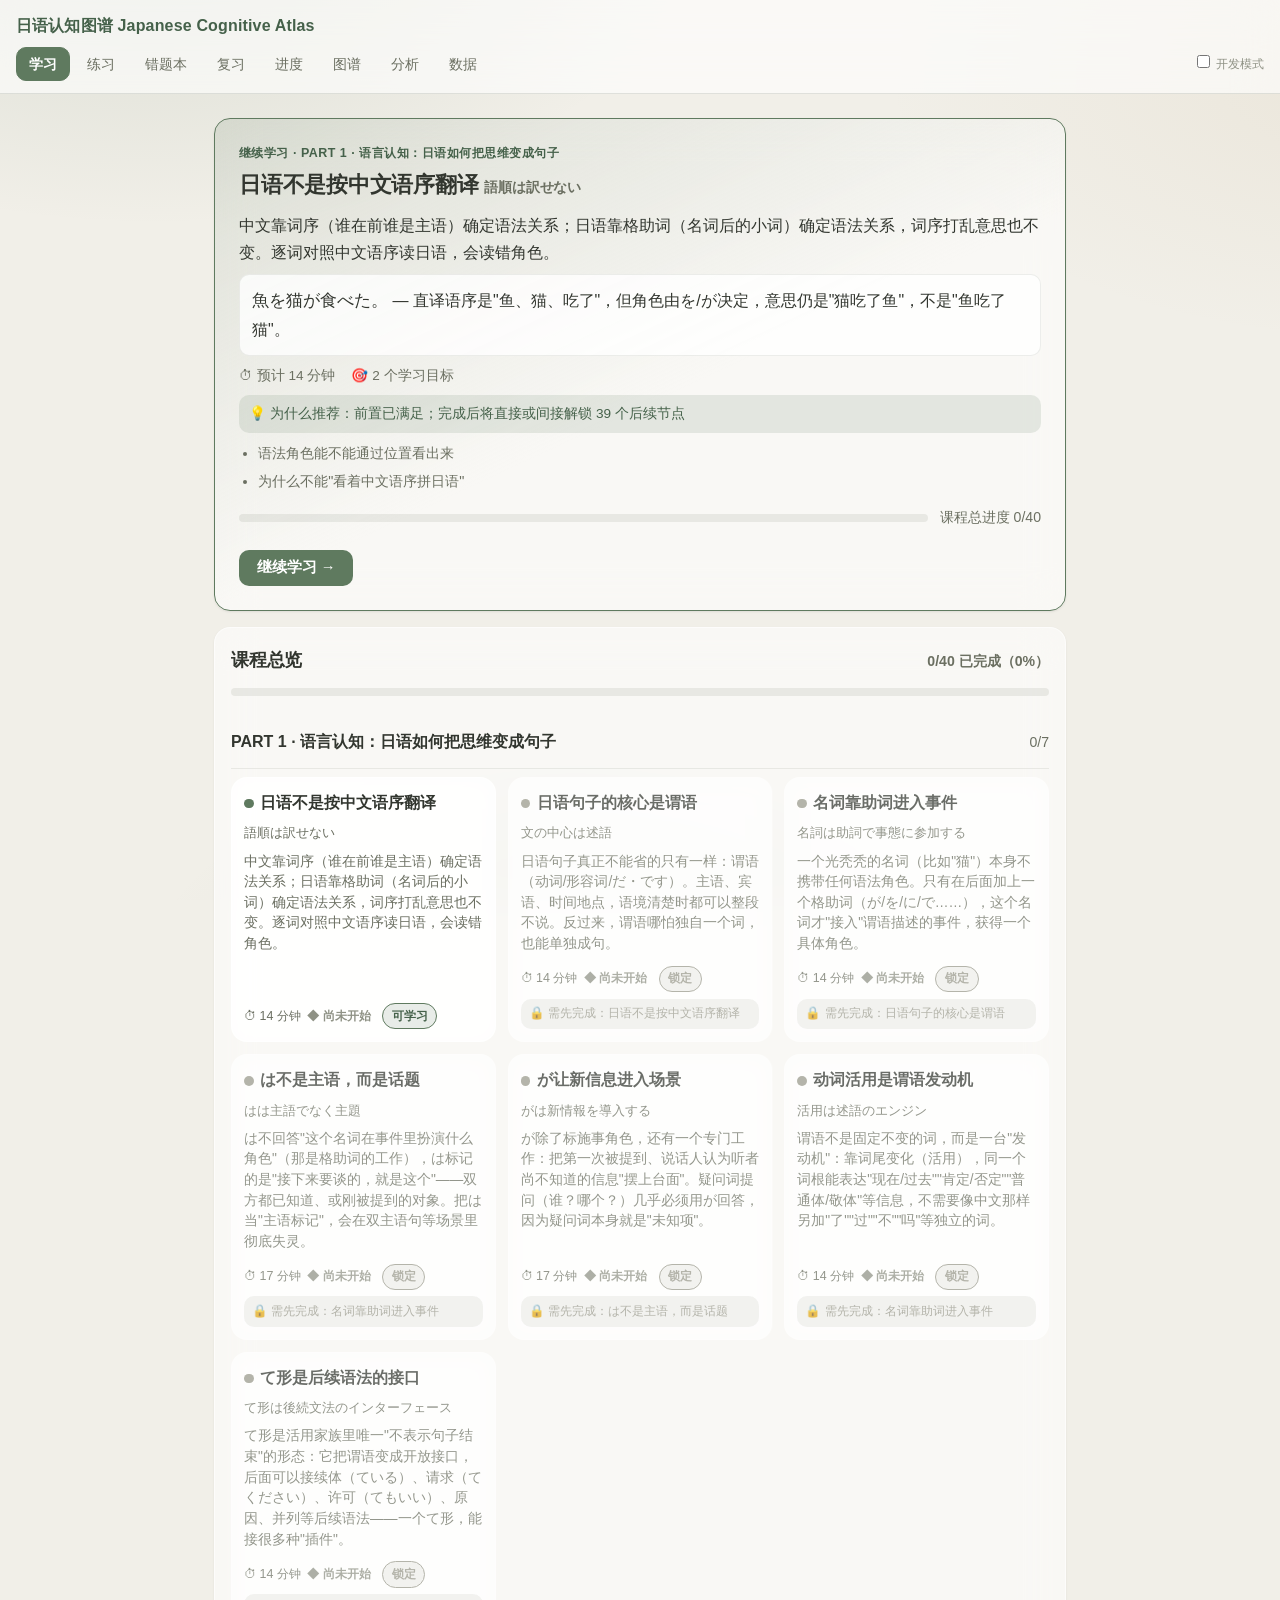
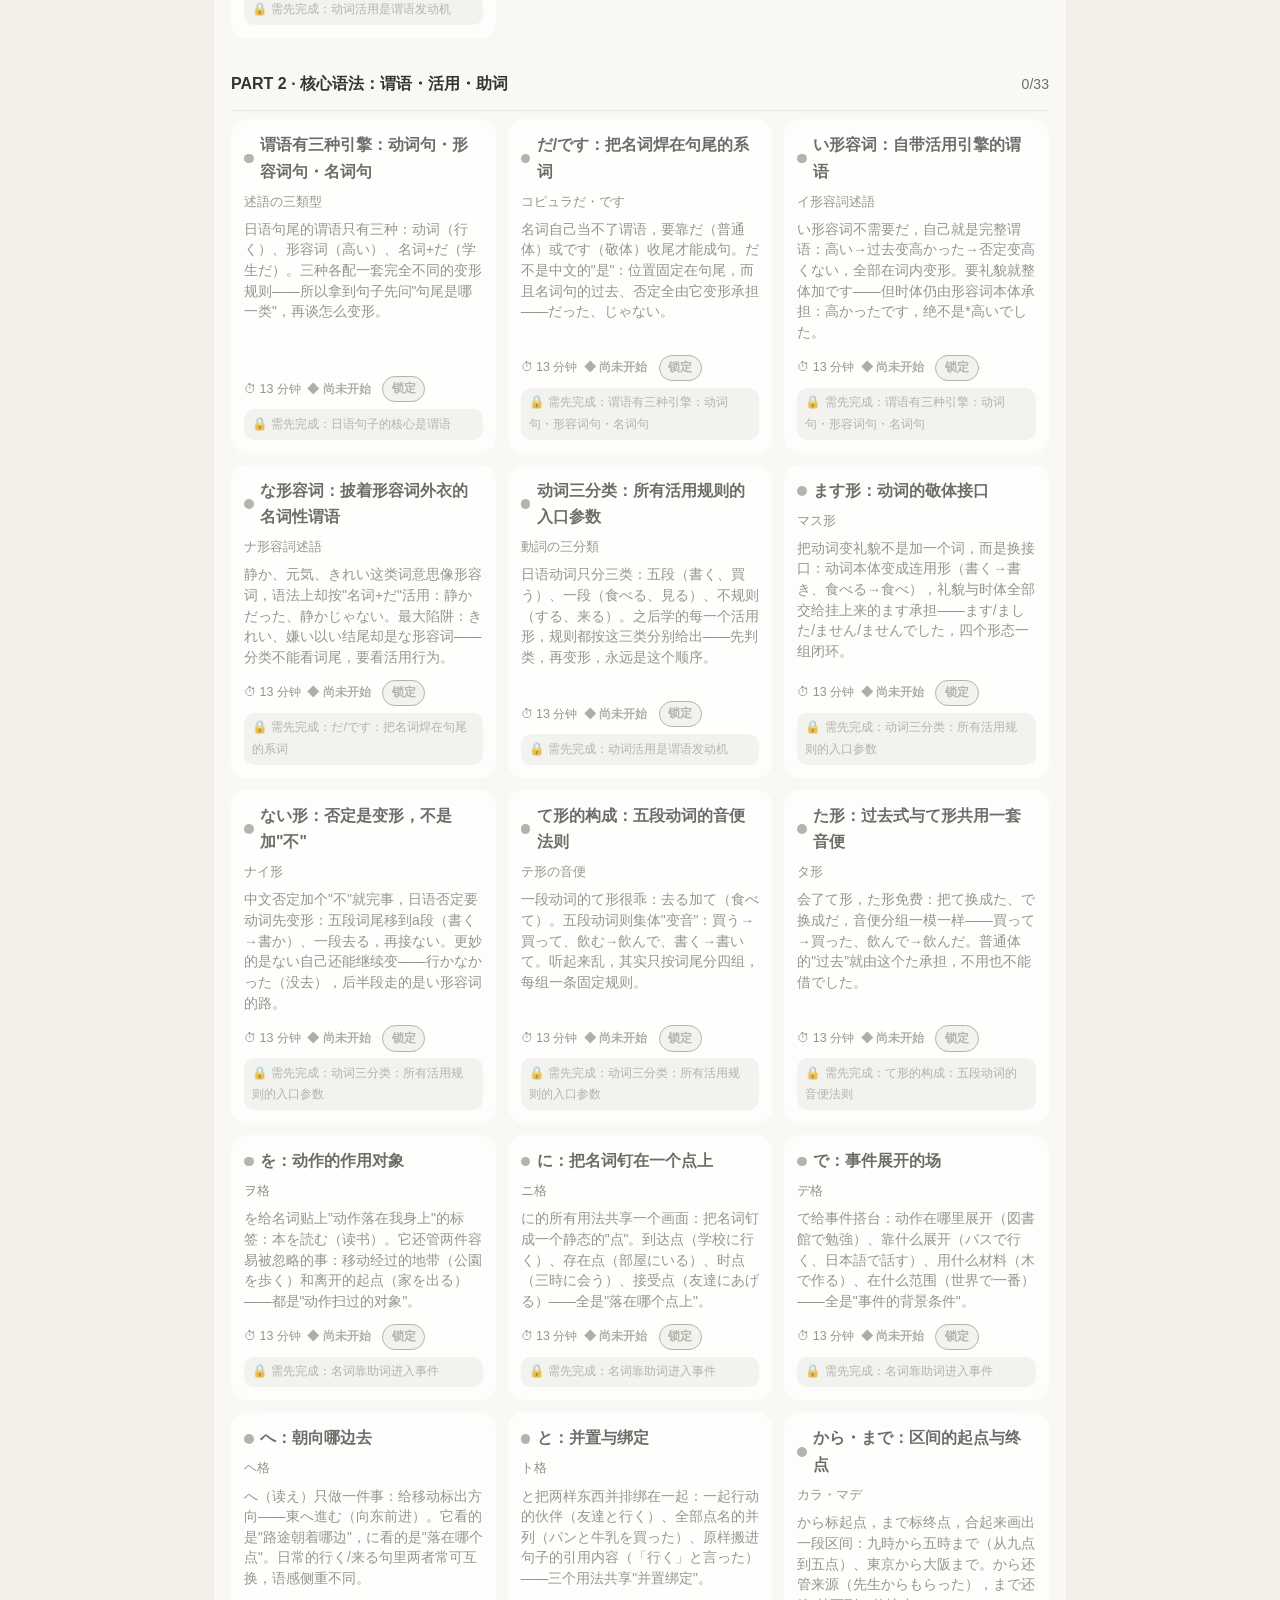
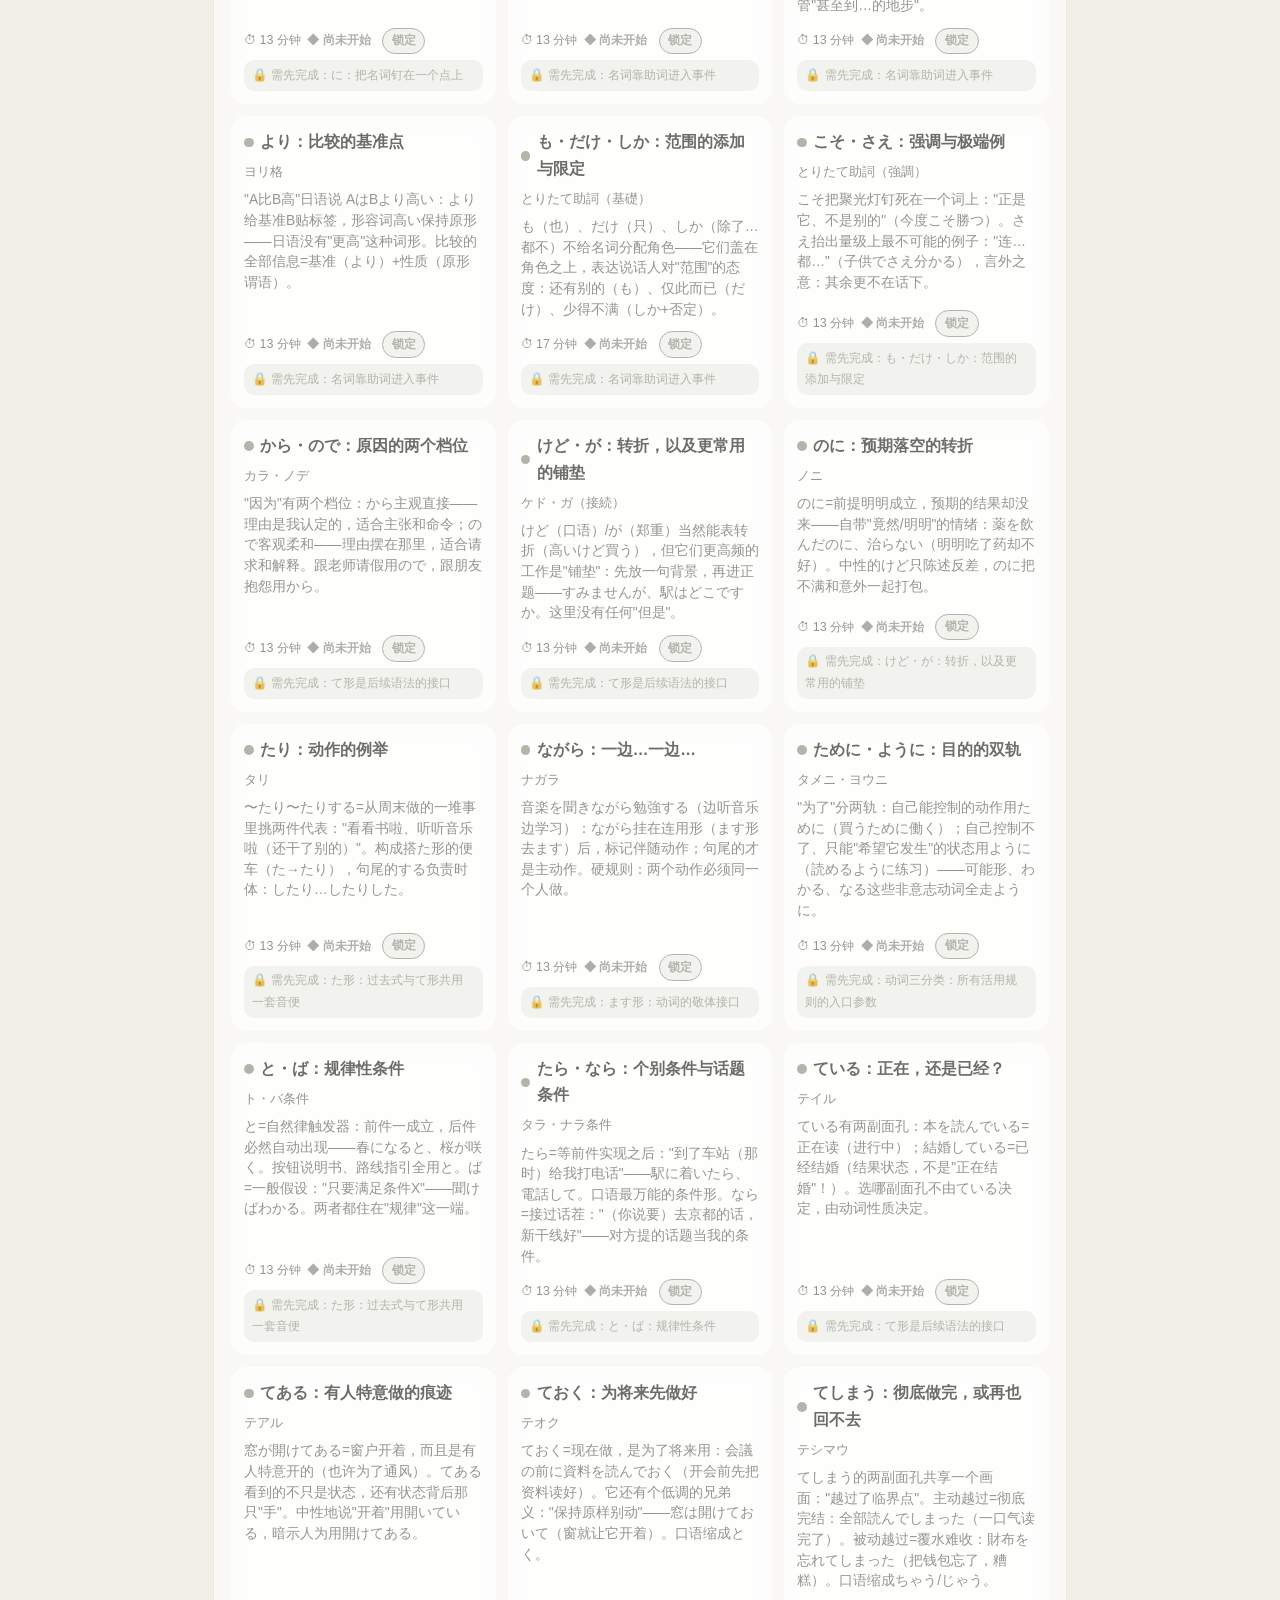
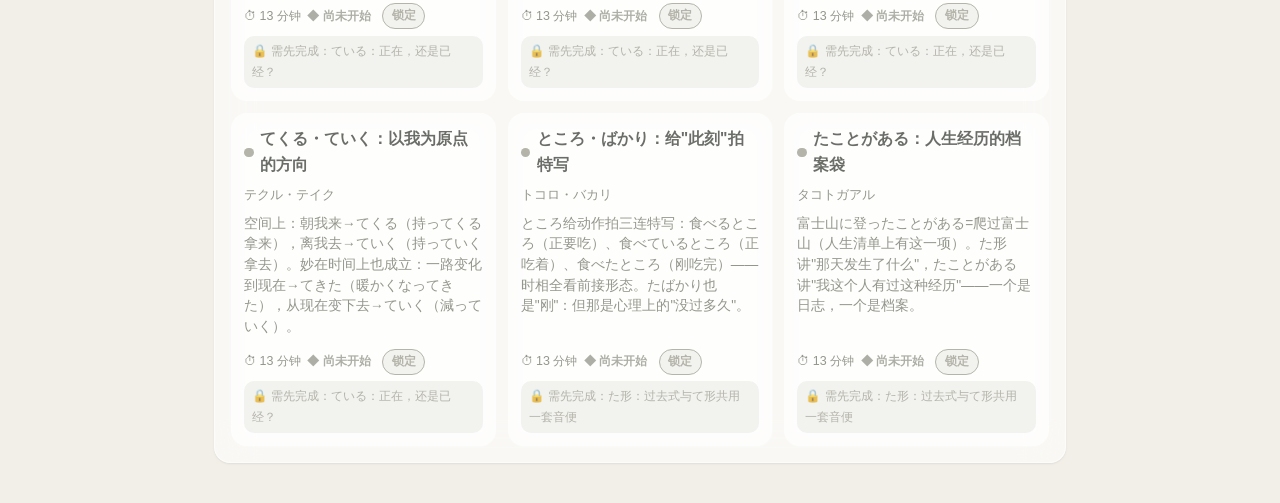
==== commit 8239c32f: "PART 2 batch 4: aspect and tense system (7 nodes, course now 40) Fourth Knowledge Expansion batch — " ====
--- a/index.html
+++ b/index.html
@@ -410,6 +410,8 @@
   { id: 'R_CONN_REGISTER', name: '接续词语体错位', description: 'から/ので、けど/が等成对接续词的语体与主观性差异被当成完全同义随意互换，在正式请求或书面语境中选错档位。', module: 'core-grammar' },
   { id: 'R_COND', name: '条件形选择错误', description: '把中文"如果/一…就"直译到と/ば/たら/なら中的错误一档：忽视と的规律性限制、ば的后件限制、なら的话题性前提，条件四形混选。', module: 'core-grammar' },
   { id: 'R_ASPECT_PURPOSE', name: '目的/意志性误判', description: 'ために与ように按中文"为了"合并处理，忽视前接动词的意志性（意志动词→ために、非意志/可能→ように）这一硬性分工。', module: 'core-grammar' },
+  { id: 'R_ASPECT', name: '体（アスペクト）误判', description: '把ている一律译作"正在"，忽视结果状态读法（結婚している/死んでいる）；或混淆ている/てある的视角差异、误配自他动词。', module: 'core-grammar' },
+  { id: 'R_TIMEPOINT', name: '时点表达混淆', description: 'ところ三时相（るところ/ているところ/たところ）与たばかり的时点定位混选，或经历表达（たことがある）与单纯过去（た）不分。', module: 'core-grammar' },
   { id: 'R_SAMPLE', name: '示例错误根', description: '仅用于引擎自测，不对应真实语法误区。', module: '_sample' }
 ];
 
@@ -447,6 +449,13 @@
   { id: 'C_TAME_YOU', name: { zh: 'ために/ように目的律', ja: 'タメヨウニ目的則' }, description: '目的表达按前接动词意志性分工：意志动词+ために（为了做…）、非意志动词/可能形+ように（以便能…）；ために另有原因义（名词+のため），靠语境区分。', module: 'core-grammar', ownerNodeId: 'cg-c-tame-you' },
   { id: 'C_COND_TOBA', name: { zh: 'と/ば规律条件律', ja: 'トバ条件則' }, description: 'と=只要前件成立后件必然/习惯性出现（自然规律、机器操作、发现），后件不能接意志/命令；ば=一般假设，焦点在前件条件本身，后件为意志句时前件须是状态性谓语。', module: 'core-grammar', ownerNodeId: 'cg-c-cond-to-ba' },
   { id: 'C_COND_TARANARA', name: { zh: 'たら/なら个别条件律', ja: 'タラナラ条件則' }, description: 'たら=一次性/完成条件（等前件实现之后），最通用、口语首选，还有"结果发现"用法；なら=接过对方话题做条件（"要是说到…的话"），后件动作可先于前件发生（京都に行くなら、新幹線がいい）。', module: 'core-grammar', ownerNodeId: 'cg-c-cond-tara-nara' },
+  { id: 'C_TEIRU', name: { zh: 'ている两读律', ja: 'テイル二義則' }, description: 'ている的读法由动词类型决定：持续动词（読む、走る）→进行中；瞬间动词（結婚する、死ぬ、来る）→动作完成后的结果状态。判断先问动词是过程还是瞬间切换。', module: 'core-grammar', ownerNodeId: 'cg-a-teiru' },
+  { id: 'C_TEARU', name: { zh: 'てある人为痕迹律', ja: 'テアル痕跡則' }, description: '他动词+てある=眼前状态是某人有意行为留下的痕迹（窓が開けてある），宾语升格为が；与自动词+ている的中性状态描写（窓が開いている）构成视角对立。', module: 'core-grammar', ownerNodeId: 'cg-a-tearu' },
+  { id: 'C_TEOKU', name: { zh: 'ておく预置律', ja: 'テオク準備則' }, description: 'ておく=为将来的需要预先完成动作并保持其效果（ホテルを予約しておく）；另有"放任不动"义（そのままにしておく）。口语缩约とく/どく。', module: 'core-grammar', ownerNodeId: 'cg-a-teoku' },
+  { id: 'C_TESHIMAU', name: { zh: 'てしまう完结律', ja: 'テシマウ完了則' }, description: 'てしまう=彻底完结（全部読んでしまった）或不可挽回的懊悔/意外（財布を忘れてしまった）；两读共享"越过临界点、无法回头"。口语缩约ちゃう/じゃう。', module: 'core-grammar', ownerNodeId: 'cg-a-teshimau' },
+  { id: 'C_TEKURU_TEIKU', name: { zh: 'てくる/ていく方向律', ja: 'テクルテイク方向則' }, description: '空间：朝说话人→てくる，离开→ていく；投射到时间：过去至今的变化→てきた，现在向未来→ていく。说话人是坐标原点。', module: 'core-grammar', ownerNodeId: 'cg-a-tekuru-teiku' },
+  { id: 'C_TOKORO_BAKARI', name: { zh: 'ところ/ばかり时点律', ja: 'トコロバカリ時点則' }, description: 'ところ按前接形态定位三时相：るところ（即将）、ているところ（正当中）、たところ（刚刚完毕）；たばかり=说话人主观觉得"没过多久"，客观间隔可长可短。', module: 'core-grammar', ownerNodeId: 'cg-a-tokoro-bakari' },
+  { id: 'C_TAKOTO', name: { zh: 'たことがある经历律', ja: 'タコトガアル経験則' }, description: 'た形+ことがある=把一次性事件登记为人生经历档案（富士山に登ったことがある），与叙述具体过去事件的た形分工；否定=たことがない（从未）。', module: 'core-grammar', ownerNodeId: 'cg-a-takoto' },
   {
     id: 'C_SAMPLE_1',
     name: { zh: '示例判据：第一步判断标准', ja: 'サンプル基準1' },
@@ -2086,6 +2095,347 @@
       frequency: { status: 'source_required', note: '未核实语料库频率数据，不标注具体数值或排名。' },
       difficulty: { status: 'pedagogical_simplification', level: 4, note: '与と/ば节点合成条件四选一，是 N4-N3 语法最高频考点群；なら时间倒挂是唯一反直觉点，最小对立对可钉死。' },
       typical_contexts: { status: 'pedagogical_simplification', registers: ['polite', 'spoken', 'written'], note: '日常指令（たら）、建议接话（なら）、商务通知（たら）三类场景已入例句。' },
+      verification_status: 'source_required',
+      evidence: [],
+      last_verified: null
+    }
+  },
+
+  /* ---- PART 2 · 体与时点系统 ---- */
+
+  {
+    id: 'cg-a-teiru', module: 'core-grammar', order: 27, status: 'draft',
+    qualifies: { independentMechanism: 'ている的进行/结果两读由动词的词汇体（过程 vs 瞬间）决定；这一判定机制独立于任何单个动词的记忆。', citedByCount: 2, errorRoot: 'R_ASPECT', mergeNote: null },
+    title: { zh: 'ている：正在，还是已经？', ja: 'テイル', en: 'Te-iru' },
+    refs: { requires: ['lc-te-interface'], invokes: ['lc-te-interface'], contrasts: ['cg-a-tearu'], previews: [] },
+    layer0: {
+      body: 'ている有两副面孔：本を読んでいる=正在读（进行中）；結婚している=已经结婚（结果状态，不是"正在结婚"！）。选哪副面孔不由ている决定，由动词性质决定。',
+      example: { jp: '窓が開いている。', zh: '窗户开着——"开"是一瞬间的事，ている读作"开了之后的状态"，不是"正在开"。' },
+      hook: '为什么死んでいる只能是"死了"，绝不可能是"正在死"？'
+    },
+    layer1: {
+      steps: [
+        { id: 'step-1', title: '完成本步后，你能判断：一个ている句该读进行还是结果',
+          body: '判断问动词：这个动作有没有可持续的过程？有过程（読む、書く、走る、食べる——持续动词）→ている=进行中。没有过程、状态一瞬间切换（結婚する、死ぬ、始まる、開く、来る、知る——瞬间动词）→ている=切换完成后的结果状态。結婚している=已婚，来ている=已经来了（人在这里），知っている=知道。中文"在/着/了"的分工与此错位严重，逐词对译必错。',
+          minimalPair: [ { jp: '弟はご飯を食べている。', zh: '弟弟正在吃饭。（持续动词→进行）' }, { jp: '兄は結婚している。', zh: '哥哥已经结婚了。（瞬间动词→结果状态）' } ],
+          miniExercise: { exerciseId: 'ex-cg27-1' } },
+        { id: 'step-2', title: '完成本步后，你能判断：ている的第三、第四副面孔——反复与单纯状态',
+          body: 'ている还有两个次要读法：①习惯性反复：毎朝ジョギングをしている（每天晨跑——不是此刻在跑，是反复成习）；②单纯状态（形容词化）：似ている（像）、優れている（优秀）、太っている（胖）——这批动词几乎只以ている形出现，直接当形容词记。四读的判断顺序：先看有没有反复副词（毎日、いつも）→反复；再按动词类型分进行/结果；词典标注"多用ている形"的→单纯状态。',
+          minimalPair: [ { jp: '父は銀行で働いている。', zh: '父亲在银行工作。（职业=习惯性反复）' }, { jp: '彼は母親に似ている。', zh: '他像妈妈。（单纯状态，无进行/结果义）' } ],
+          miniExercise: { exerciseId: 'ex-cg27-2' } }
+      ],
+      hook: '同样描述"窗户开着"，窓が開いている和窓が開けてある差在哪个看不见的地方？'
+    },
+    layer2: {
+      body: '金田一春彦的动词四分类（状态动词/继续动词/瞬间动词/第四种动词）是ている两读律的经典理论来源：继续动词+ている=进行，瞬间动词+ている=结果存续，第四种动词（似る、聳える等）只以ている形表单纯状态。这一分类是日语体（アスペクト）研究的基石。中文对照：中文"在"专司进行、"着"偏状态、"了"偏完成，三者分工由词决定；日语把全部分工压进ている一个形式、由动词的词汇体决定读法——形式极简、判断前置，这正是中文母语者初期大面积误读（把結婚している读成"正在结婚"）的结构性原因。行为方针：背瞬间动词高频清单（結婚・死ぬ・始まる・終わる・開く・閉まる・来る・行く・着く・知る・持つ），清单外默认进行读。',
+      boundaryCases: [
+        { jp: '来ている', zh: '"（人）已经来了、现在在这儿"——来る是瞬间动词，绝无"正在来"的读法；"正在来的路上"须说こちらに向かっている。', note: '来ている/行っている的结果读是考试与日常的双高频陷阱。', source: null },
+        { jp: '知っている／知らない', zh: '"知道"用ている形，否定却是知らない（不是知っていない）——知る一族的不对称是词汇化的固定搭配。', note: '知る的肯否不对称须整体记忆。', source: null }
+      ]
+    },
+    examples: {
+      tier1: [ { variable: '动词类型（同一ている）', sets: [ { jp: '雨が降っている。', zh: '正在下雨。（持续）' }, { jp: '電気がついている。', zh: '灯亮着。（瞬间→结果状态）' } ] } ],
+      tier2: [ { jp: '今、宿題をしています。', zh: '现在正在做作业。', register: 'polite' }, { jp: '妹は東京に住んでいる。', zh: '妹妹住在东京。（结果存续）', register: 'plain' }, { jp: '当店は年中無休で営業している。', zh: '本店全年无休营业。（反复/常态）', register: 'written' } ],
+      tier3: [ { jp: 'あ、財布落ちてるよ。', zh: '啊，钱包掉（在地上）了——口语ている缩约为てる，结果状态读法。', register: 'spoken', source: null } ]
+    },
+    criteria: ['C_TEIRU'], errorRoots: ['R_ASPECT'],
+    knowledgePosition: {
+      semantic_position: '认知层 > 体与时点 > ている（进行/结果）',
+      parent_concept: { id: 'lc-te-interface', label: 'て形是后续语法的接口', type: 'node' },
+      child_concepts: [],
+      jlpt_relevance: { status: 'needs_verification', category: 'N5', note: '进行义惯例归 N5、结果状态义惯例归 N4（主流教材通行分类）；JLPT 官方无公开大纲可核对，标注待核验。' },
+      textbook_mapping: { status: 'mapping_pending', target: 'みんなの日本語（暂定）', note: '尚未逐课比对确认具体课次，标注为待补。' },
+      frequency: { status: 'source_required', note: '未核实语料库频率数据，不标注具体数值或排名。' },
+      difficulty: { status: 'pedagogical_simplification', level: 4, note: '两读判定要求先掌握动词词汇体分类，与中文"在/着/了"错位严重，是体系统的最大难关；瞬间动词清单+最小对立对是主攻手段。' },
+      typical_contexts: { status: 'pedagogical_simplification', registers: ['polite', 'plain', 'written', 'spoken'], note: 'ている遍布全部语域；口语缩约てる已入例句。' },
+      verification_status: 'source_required',
+      evidence: [],
+      last_verified: null
+    }
+  },
+
+  {
+    id: 'cg-a-tearu', module: 'core-grammar', order: 28, status: 'draft',
+    qualifies: { independentMechanism: 'てある把眼前状态归因于某人的有意行为（人为痕迹），并触发宾语升格；与ている的中性状态读构成系统对立。', citedByCount: 0, errorRoot: 'R_ASPECT', mergeNote: null },
+    title: { zh: 'てある：有人特意做的痕迹', ja: 'テアル', en: 'Te-aru' },
+    refs: { requires: ['cg-a-teiru'], invokes: [], contrasts: ['cg-a-teiru'], previews: [] },
+    layer0: {
+      body: '窓が開けてある=窗户开着，而且是有人特意开的（也许为了通风）。てある看到的不只是状态，还有状态背后那只"手"。中性地说"开着"用開いている，暗示人为用開けてある。',
+      example: { jp: 'テーブルに花が飾ってある。', zh: '桌上摆着花——有人特意摆的，てある把"特意"编码进语法。' },
+      hook: '为什么てある只能接他动词，ている两边都能接？'
+    },
+    layer1: {
+      steps: [
+        { id: 'step-1', title: '完成本步后，你能判断：状态描写该用ている还是てある',
+          body: '同一扇开着的窗，两种说法：窓が開いている（自动词+ている：中性观察，"就是开着"）vs 窓が開けてある（他动词+てある："有人开了它、痕迹还在"）。てある必须接他动词——因为它的语义就是"某人对宾语做了什么"，而原宾语升格为が标记（開ける的宾语"窗"变成了が窓）。选择判断：要不要暗示"背后有人、有目的"？要→てある；只报状态→自动词ている。',
+          minimalPair: [ { jp: 'ドアが閉まっている。', zh: '门关着。（自动词+ている：中性）' }, { jp: 'ドアが閉めてある。', zh: '门（被人特意）关上了。（他动词+てある：人为痕迹）' } ],
+          miniExercise: { exerciseId: 'ex-cg28-1' } },
+        { id: 'step-2', title: '完成本步后，你能判断：てある与ておく的分工——痕迹 vs 预备',
+          body: 'てある与ておく是一枚硬币的两面：ておく面向将来（先做好准备：予約しておく"先订好"），てある面向现在（准备的痕迹已在眼前：予約してある"已经订好了"）。做准备时说ておく，检查/汇报准备结果时说てある——会議の資料はもうコピーしてあります（资料已复印好）。两者常在同一场景接力出现：先おく后ある。',
+          minimalPair: [ { jp: 'ホテルを予約しておく。', zh: '（我）先把酒店订好。（面向将来的预备动作）' }, { jp: 'ホテルは予約してある。', zh: '酒店已经订好了。（预备完成的现存状态）' } ],
+          miniExercise: { exerciseId: 'ex-cg28-2' } }
+      ],
+      hook: 'ておく既然专管"预先做好"，它还有哪些不那么显眼的用法？'
+    },
+    layer2: {
+      body: 'てある的语法本质是"结果存续+施事隐退"：施事必然存在（人为性）却不可明说（＊私に開けてある✗），焦点全部让给结果状态——这与被动句保留施事表达位（に）形成微妙分工。宾语升格（を→が）是てある句法上最可靠的识别标志，但口语中也有保留を的用法（窓を開けてある），此时隐含的施事倾向于说话人自己（我把窗开着呢）——が版更客观、を版更"我做的"，这一微差在 N2 语法辨析中出现。自他动词配对（開く/開ける、閉まる/閉める、つく/つける）是てある/ている对立的载体，配对记忆表在此处收益最大化。',
+      boundaryCases: [ { jp: '壁に何か書いてある。', zh: '墙上写着什么——书写/张贴类动词的てある高频到接近中性（"写着"），人为义弱化。', note: '高频搭配中てある的"特意"义会磨损，阅读时按语境权衡。', source: null } ]
+    },
+    examples: {
+      tier1: [ { variable: '视角（ている vs てある，同一状态）', sets: [ { jp: '電気が消えている。', zh: '灯灭着。（中性）' }, { jp: '電気が消してある。', zh: '灯（被人特意）关了。（节电的痕迹）' } ] } ],
+      tier2: [ { jp: '名前が書いてあります。', zh: '写着名字。', register: 'polite' }, { jp: '冷蔵庫にビールが冷やしてある。', zh: '冰箱里冰着啤酒（特意冰的）。', register: 'plain' }, { jp: '会場には椅子が並べてあった。', zh: '会场里摆好了椅子。', register: 'written' } ],
+      tier3: [ { jp: 'ちゃんと鍵かけてある？', zh: '锁好门了吧？——口语检查"预备痕迹"的てある疑问句。', register: 'spoken', source: null } ]
+    },
+    criteria: ['C_TEARU'], errorRoots: ['R_ASPECT'],
+    knowledgePosition: {
+      semantic_position: '认知层 > 体与时点 > てある（人为痕迹）',
+      parent_concept: { id: 'lc-te-interface', label: 'て形是后续语法的接口', type: 'node' },
+      child_concepts: [],
+      jlpt_relevance: { status: 'needs_verification', category: 'N4', note: 'てある惯例归 N4（主流教材通行分类）；JLPT 官方无公开大纲可核对，标注待核验。' },
+      textbook_mapping: { status: 'mapping_pending', target: 'みんなの日本語（暂定）', note: '尚未逐课比对确认具体课次，标注为待补。' },
+      frequency: { status: 'source_required', note: '未核实语料库频率数据，不标注具体数值或排名。' },
+      difficulty: { status: 'pedagogical_simplification', level: 3, note: '依赖自他动词配对知识；てある/ている/ておく三方对照是 N4-N3 高频考点群，配对表+对立对练习见效快。' },
+      typical_contexts: { status: 'pedagogical_simplification', registers: ['polite', 'plain', 'written', 'spoken'], note: '状态检查、预备汇报、场景描写三类场景已入例句。' },
+      verification_status: 'source_required',
+      evidence: [],
+      last_verified: null
+    }
+  },
+
+  {
+    id: 'cg-a-teoku', module: 'core-grammar', order: 29, status: 'draft',
+    qualifies: { independentMechanism: 'ておく将动作定性为"为将来效果而预置"，并派生放任义；预置视角是独立机制。', citedByCount: 1, errorRoot: 'R_ASPECT', mergeNote: null },
+    title: { zh: 'ておく：为将来先做好', ja: 'テオク', en: 'Te-oku' },
+    refs: { requires: ['cg-a-teiru'], invokes: [], contrasts: [], previews: [] },
+    layer0: {
+      body: 'ておく=现在做，是为了将来用：会議の前に資料を読んでおく（开会前先把资料读好）。它还有个低调的兄弟义："保持原样别动"——窓は開けておいて（窗就让它开着）。口语缩成とく。',
+      example: { jp: 'ビールを冷やしておく。', zh: '先把啤酒冰上——为了晚上喝，现在动手，效果保持到那时。' },
+      hook: '"先做好"和"放着别动"看似相反，为什么共用一个ておく？'
+    },
+    layer1: {
+      steps: [
+        { id: 'step-1', title: '完成本步后，你能判断：什么时候该给动作挂ておく',
+          body: 'ておく的判断问题：这个动作的效果是不是为某个将来时点服务？是→挂ておく：試験のために単語を覚えておく（为考试先记住单词）、来客の前に掃除しておく（客人来前先打扫）。不挂ておく的裸动作只陈述发生，挂了就多一层"目的在后头"的规划感。因此ておく天然与に/ため/前に等将来指向成分共现，指令场景（帮我先…）中高频：これ、コピーしておいてください。',
+          minimalPair: [ { jp: '単語を覚える。', zh: '记单词。（就事论事）' }, { jp: '試験の前に単語を覚えておく。', zh: '考试前先把单词记好。（为将来预置）' } ],
+          miniExercise: { exerciseId: 'ex-cg29-1' } },
+        { id: 'step-2', title: '完成本步后，你能判断：放任义ておく与口语缩约形',
+          body: '第二义"放任/维持现状"：そのままにしておいて（就那样放着）、電気をつけておく（灯就让它亮着）——本质仍是"为将来保持某效果"，只是动作换成了"不干预"。口语缩约：ておく→とく、でおく→どく：買っとく（先买好）、読んどく（先读好）、やめとく（还是算了——高频拒绝缓和语）。缩约形在会话与社交媒体里比全形更常见，听力必备。',
+          minimalPair: [ { jp: 'エアコンはつけておいてください。', zh: '空调请让它开着。（放任=维持效果）' }, { jp: 'じゃ、これ買っとくね。', zh: '那这个我先买下啦。（とく缩约）' } ],
+          miniExercise: { exerciseId: 'ex-cg29-2' } }
+      ],
+      hook: '预备是面向未来的从容——那"来不及了、糟了"的懊悔，日语交给哪个体标记？'
+    },
+    layer2: {
+      body: 'おく本动词义"放置"是ておく语法化的语义底座：把动作的结果"放"在那里备用——预置义与放任义因此同源（一个放上去、一个不拿走）。ておく在语用上还承担"缓和决断"功能：やめておきます（我还是不要了）比やめます婉转，因为"先搁置"暗示未来还有余地——购物、点菜场景的高频拒绝式。与てある的接力关系（おく做准备、ある查痕迹）构成"预备"语义场的完整闭环，三者（ておく/てある/ている）的对照表是 N4-N3 语法题的常设考区。',
+      boundaryCases: [ { jp: '覚えておいてね。', zh: '你可给我记住了——威胁/叮嘱语气：把"记住"的效果保持到将来某个算账时点，预置义的语用延伸。', note: '叮嘱/威胁义是预置图式在人际域的投射。', source: null } ]
+    },
+    examples: {
+      tier1: [ { variable: '预置 vs 裸动作', sets: [ { jp: '資料をコピーする。', zh: '复印资料。' }, { jp: '会議までに資料をコピーしておく。', zh: '开会前先把资料印好。（服务于将来时点）' } ] } ],
+      tier2: [ { jp: '飲み物を買っておきました。', zh: '饮料已经先买好了。', register: 'polite' }, { jp: 'そのままにしておこう。', zh: '就先那样放着吧。', register: 'plain' }, { jp: '事前に関係者に連絡しておくこと。', zh: '须事先联系相关人员。（规程体）', register: 'written' } ],
+      tier3: [ { jp: '今日はやめとくわ。', zh: '今天还是算了——やめとく：缩约+决断缓和的口语高频组合。', register: 'spoken', source: null } ]
+    },
+    criteria: ['C_TEOKU'], errorRoots: ['R_ASPECT'],
+    knowledgePosition: {
+      semantic_position: '认知层 > 体与时点 > ておく（预置）',
+      parent_concept: { id: 'lc-te-interface', label: 'て形是后续语法的接口', type: 'node' },
+      child_concepts: [],
+      jlpt_relevance: { status: 'needs_verification', category: 'N4', note: 'ておく惯例归 N4（主流教材通行分类）；JLPT 官方无公开大纲可核对，标注待核验。' },
+      textbook_mapping: { status: 'mapping_pending', target: 'みんなの日本語（暂定）', note: '尚未逐课比对确认具体课次，标注为待补。' },
+      frequency: { status: 'source_required', note: '未核实语料库频率数据，不标注具体数值或排名。' },
+      difficulty: { status: 'pedagogical_simplification', level: 2, note: '预置图式直观；缩约形とく/どく的听辨与やめとく类语用是实战重点。' },
+      typical_contexts: { status: 'pedagogical_simplification', registers: ['polite', 'plain', 'written', 'spoken'], note: '预备指令、放任维持、规程、口语缩约四类场景已入例句。' },
+      verification_status: 'source_required',
+      evidence: [],
+      last_verified: null
+    }
+  },
+
+  {
+    id: 'cg-a-teshimau', module: 'core-grammar', order: 30, status: 'draft',
+    qualifies: { independentMechanism: 'てしまう以"越过临界点"统摄彻底完结与不可挽回两读，读法由语境的可控性决定；是独立的体+情态复合机制。', citedByCount: 0, errorRoot: 'R_ASPECT', mergeNote: null },
+    title: { zh: 'てしまう：彻底做完，或再也回不去', ja: 'テシマウ', en: 'Te-shimau' },
+    refs: { requires: ['cg-a-teiru'], invokes: [], contrasts: [], previews: [] },
+    layer0: {
+      body: 'てしまう的两副面孔共享一个画面："越过了临界点"。主动越过=彻底完结：全部読んでしまった（一口气读完了）。被动越过=覆水难收：財布を忘れてしまった（把钱包忘了，糟糕）。口语缩成ちゃう/じゃう。',
+      example: { jp: 'ケーキを全部食べてしまった。', zh: '把蛋糕全吃完了——可以是"痛快吃光"，也可以是"不小心吃光了（本想留点）"，语境定夺。' },
+      hook: '同一个食べてしまった，怎么判断说话人是痛快还是懊悔？'
+    },
+    layer1: {
+      steps: [
+        { id: 'step-1', title: '完成本步后，你能判断：てしまう句的完结读与懊悔读',
+          body: '判断看两点：①动作是否说话人有意为之？有意+完成指向（全部、最後まで共现）→完结读：宿題をやってしまおう（干脆把作业做完）。②无意/事与愿违（うっかり、つい共现，或后果负面）→懊悔/意外读：寝坊してしまった（睡过头了）、大事なファイルを消してしまった（把重要文件删了）。中文没有专职的"懊悔体"标记，只能靠"不小心/竟然/糟了"等词汇手段——日语把这层情绪压进语法，是听力捕捉说话人态度的高价值信号。',
+          minimalPair: [ { jp: 'レポートを書いてしまおう。', zh: '干脆把报告写完吧。（意志+完结）' }, { jp: '弟のケーキを食べてしまった。', zh: '（不小心）把弟弟的蛋糕吃了。（无意+懊悔）' } ],
+          miniExercise: { exerciseId: 'ex-cg30-1' } },
+        { id: 'step-2', title: '完成本步后，你能判断：ちゃう/じゃう缩约的对应规则',
+          body: '口语缩约：てしまう→ちゃう、でしまう→じゃう（浊音对应，与て/で分组完全一致）：食べちゃった（吃掉了）、飲んじゃった（喝掉了）、忘れちゃった（忘了）。缩约形保留全部两读，且在日常会话中占绝对多数；女性/儿童语感的刻板印象已过时，男女通用。听力等价练习：ちゃった⇄てしまった的即时换写，直到无需思考。',
+          minimalPair: [ { jp: '宿題、忘れちゃった。', zh: '作业忘（带）了。（=忘れてしまった）' }, { jp: '全部飲んじゃった。', zh: '全喝光了。（=飲んでしまった，で→じゃ浊音对应）' } ],
+          miniExercise: { exerciseId: 'ex-cg30-2' } }
+      ],
+      hook: '完结、懊悔都是"点"上的事——那"变化一路走来/一路走去"的方向感，谁来标记？'
+    },
+    layer2: {
+      body: 'しまう本动词义"收纳、收尾"（店をしまう关店）是语法化起点："收进去了"→动作彻底了结→（负面语境）无法取出=不可挽回。两读的统一图式"越过临界点"解释了为什么完结读偏好意志句（しまおう）而懊悔读偏好过去形（しまった）——连独立感叹词しまった！（糟了！）都是这条语法化链的终端产品。类型学上てしまう常被比作完成体+反预期（mirative）的复合标记；JLPT 听力中ちゃった的情绪判读（痛快 or 懊悔）几乎每年出现，判断锚点是共现副词与语调。',
+      boundaryCases: [ { jp: '風邪を引いてしまいました。', zh: '感冒了（很遗憾）——生病、迟到等负面事件几乎强制挂てしまう，不挂反而显得毫无歉意。', note: '负面事件+てしまう已近乎礼貌规范，是"语法化的歉意"。', source: null } ]
+    },
+    examples: {
+      tier1: [ { variable: '读法（意志完结 vs 无意懊悔）', sets: [ { jp: '本を最後まで読んでしまった。', zh: '把书一口气读完了。（完结）' }, { jp: '電車の中に傘を忘れてしまった。', zh: '把伞忘在电车里了。（懊悔）' } ] } ],
+      tier2: [ { jp: '遅れてしまって、すみません。', zh: '迟到了，真抱歉。', register: 'polite' }, { jp: '先に食べてしまおう。', zh: '咱们先吃完再说。', register: 'plain' }, { jp: '貴重な資料が失われてしまった。', zh: '珍贵的资料永远失去了。', register: 'written' } ],
+      tier3: [ { jp: 'やっちゃった……。', zh: '搞砸了……——ちゃった单用即成句，懊悔读的口语极致形。', register: 'spoken', source: null } ]
+    },
+    criteria: ['C_TESHIMAU'], errorRoots: ['R_ASPECT'],
+    knowledgePosition: {
+      semantic_position: '认知层 > 体与时点 > てしまう（完结/懊悔）',
+      parent_concept: { id: 'lc-te-interface', label: 'て形是后续语法的接口', type: 'node' },
+      child_concepts: [],
+      jlpt_relevance: { status: 'needs_verification', category: 'N4', note: 'てしまう惯例归 N4（主流教材通行分类）；JLPT 官方无公开大纲可核对，标注待核验。' },
+      textbook_mapping: { status: 'mapping_pending', target: 'みんなの日本語（暂定）', note: '尚未逐课比对确认具体课次，标注为待补。' },
+      frequency: { status: 'source_required', note: '未核实语料库频率数据，不标注具体数值或排名。' },
+      difficulty: { status: 'pedagogical_simplification', level: 3, note: '两读判断依赖语境线索（意志性、共现副词、语调），需要语料浸泡；缩约对应规则本身机械。' },
+      typical_contexts: { status: 'pedagogical_simplification', registers: ['polite', 'plain', 'written', 'spoken'], note: '道歉、决断、书面惋惜、口语感叹四类场景已入例句。' },
+      verification_status: 'source_required',
+      evidence: [],
+      last_verified: null
+    }
+  },
+
+  {
+    id: 'cg-a-tekuru-teiku', module: 'core-grammar', order: 31, status: 'draft',
+    qualifies: { independentMechanism: 'てくる/ていく以说话人为原点把空间方向投射到时间变化（既往→てきた、将来→ていく）；坐标原点机制独立成义。', citedByCount: 0, errorRoot: 'R_ASPECT', mergeNote: null },
+    title: { zh: 'てくる・ていく：以我为原点的方向', ja: 'テクル・テイク', en: 'Te-kuru and Te-iku' },
+    refs: { requires: ['cg-a-teiru'], invokes: [], contrasts: [], previews: [] },
+    layer0: {
+      body: '空间上：朝我来→てくる（持ってくる拿来），离我去→ていく（持っていく拿去）。妙在时间上也成立：一路变化到现在→てきた（暖かくなってきた），从现在变下去→ていく（減っていく）。',
+      example: { jp: '日本語が上手になってきた。', zh: '日语（这一路）越来越好了——变化从过去朝"现在的我"走来。' },
+      hook: '为什么"渐渐变暖"是なってきた，"将会继续减少"是減っていく——方向到底跟着什么走？'
+    },
+    layer1: {
+      steps: [
+        { id: 'step-1', title: '完成本步后，你能判断：空间域的てくる/ていく怎么选',
+          body: '坐标原点=说话人（或视角人物）。动作伴随"朝原点移动"→てくる：友達が遊びに来た场景里的持ってくる、帰ってくる（回到我这里）、雨が降ってくる（雨点朝我落下来）。伴随"离开原点"→ていく：持っていく（带走）、出ていく（出去）、飛んでいく（飞走）。中文"来/去"分工与此基本平行，空间域负担不大——真正的增量在下一步的时间投射。',
+          minimalPair: [ { jp: '弁当を持ってくる。', zh: '带便当来（朝我/这里）。' }, { jp: '弁当を持っていく。', zh: '带便当去（离开这里）。' } ],
+          miniExercise: { exerciseId: 'ex-cg31-1' } },
+        { id: 'step-2', title: '完成本步后，你能判断：时间域的てきた/ていく怎么选',
+          body: '把时间轴想成一条路，"现在的我"站在原点：从过去延续/变化至今→てきた（ずっと頑張ってきた一路努力过来、寒くなってきた冷起来了、増えてきた多起来了）；从现在延伸向未来→ていく（これからも続けていく今后继续下去、減っていく将不断减少）。新变化的"冒头"也用てくる（お腹が空いてきた开始饿了——饿意朝我袭来）。考试与写作中，段落的时间视角常靠这一对锚定：回顾用てきた、展望用ていく。',
+          minimalPair: [ { jp: '人口が増えてきた。', zh: '人口（一路）多起来了。（过去→现在）' }, { jp: '人口が増えていく。', zh: '人口将不断增加。（现在→未来）' } ],
+          miniExercise: { exerciseId: 'ex-cg31-2' } }
+      ],
+      hook: '方向有了，"此刻正是哪个瞬间"的精确定位——るところ/ているところ/たところ三连拍怎么用？'
+    },
+    layer2: {
+      body: '移动动词くる/いく的语法化保留了指示性（deixis）：原点永远是说话人视角，这与授受动词くれる/あげる的方向系统同构（日语的"以我为圆心"家族）。时间投射的认知基础是"时间即空间"隐喻——过去在身后走来（てきた）、未来在前方延伸（ていく），与中文"走过来/走下去"的隐喻方向完全一致，可直接借力。文体注意：书面论说文的趋势描写几乎必用ていく/てきた锚定视角（少子化が進んでいく中で……），是 N2-N1 读解的高频结构；口语缩约てく（持ってく）也常见。',
+      boundaryCases: [ { jp: '空が明るくなっていった。', zh: '天色渐渐亮了起去（叙述过去场景中远去的变化）——ていく+过去形：视角人物在过去，变化离他而去。', note: '小说叙事中ていった的视角操作是高级读解点。', source: null } ]
+    },
+    examples: {
+      tier1: [ { variable: '时间方向（同一变化）', sets: [ { jp: '暖かくなってきた。', zh: '暖和起来了。（变化走到眼前）' }, { jp: 'これから暖かくなっていく。', zh: '接下来会越来越暖。（变化走向未来）' } ] } ],
+      tier2: [ { jp: '傘を持っていきますか。', zh: '要带伞去吗？', register: 'polite' }, { jp: '風が強くなってきた。', zh: '风大起来了。', register: 'plain' }, { jp: '高齢化は今後も進んでいくと考えられる。', zh: '老龄化预计今后将继续加剧。', register: 'written' } ],
+      tier3: [ { jp: 'だんだん分かってきた。', zh: '渐渐明白过来了——理解的"冒头"朝我走来，认知类动词+てくる的高频组合。', register: 'spoken', source: null } ]
+    },
+    criteria: ['C_TEKURU_TEIKU'], errorRoots: ['R_ASPECT'],
+    knowledgePosition: {
+      semantic_position: '认知层 > 体与时点 > てくる・ていく（方向）',
+      parent_concept: { id: 'lc-te-interface', label: 'て形是后续语法的接口', type: 'node' },
+      child_concepts: [],
+      jlpt_relevance: { status: 'needs_verification', category: 'N4', note: '空间义惯例归 N5-N4、时间投射义惯例归 N4-N3（主流教材通行分类）；JLPT 官方无公开大纲可核对，标注待核验。' },
+      textbook_mapping: { status: 'mapping_pending', target: 'みんなの日本語（暂定）', note: '尚未逐课比对确认具体课次，标注为待补。' },
+      frequency: { status: 'source_required', note: '未核实语料库频率数据，不标注具体数值或排名。' },
+      difficulty: { status: 'pedagogical_simplification', level: 2, note: '空间义可借中文"来/去"直觉；时间投射与中文"过来/下去"隐喻同向，迁移成本低，属高性价比语法。' },
+      typical_contexts: { status: 'pedagogical_simplification', registers: ['polite', 'plain', 'written', 'spoken'], note: '日常携带、天气变化、论说趋势、认知冒头四类场景已入例句。' },
+      verification_status: 'source_required',
+      evidence: [],
+      last_verified: null
+    }
+  },
+
+  {
+    id: 'cg-a-tokoro-bakari', module: 'core-grammar', order: 32, status: 'draft',
+    qualifies: { independentMechanism: 'ところ以前接形态精确定位动作三时相，ばかり以主观近接感标注"刚刚"；两者的时点定位与主观性差异是独立判断点。', citedByCount: 0, errorRoot: 'R_TIMEPOINT', mergeNote: 'ところ（场所名词）与ばかり（限定"净是"）的其他用法另属别处；本节点只管时点用法。' },
+    title: { zh: 'ところ・ばかり：给"此刻"拍特写', ja: 'トコロ・バカリ', en: 'Tokoro and Bakari' },
+    refs: { requires: ['cg-ta-form'], invokes: ['cg-a-teiru'], contrasts: [], previews: [] },
+    layer0: {
+      body: 'ところ给动作拍三连特写：食べるところ（正要吃）、食べているところ（正吃着）、食べたところ（刚吃完）——时相全看前接形态。たばかり也是"刚"：但那是心理上的"没过多久"。',
+      example: { jp: '今、出かけるところです。', zh: '现在正要出门——动作前一刻的特写。' },
+      hook: 'たところ和たばかり都译"刚刚"，为什么"三年前买的"只能配ばかり？'
+    },
+    layer1: {
+      steps: [
+        { id: 'step-1', title: '完成本步后，你能判断：ところ三时相的形态对应',
+          body: '前接形态锁定时相：辞书形+ところ=动作即将开始的临界点（これから食べるところ正要吃）；ているところ=动作进行正当中（今食べているところ正吃着呢）；た形+ところ=动作刚结束的瞬间（たった今食べたところ刚吃完）。三个特写都强调"恰好此刻"，因此高频出现在电话/敲门等打断场景的应答里：今、会議中でして、終わったところでお電話します。',
+          minimalPair: [ { jp: 'お風呂に入るところだ。', zh: '正要洗澡。（临界点）' }, { jp: 'お風呂に入っているところだ。', zh: '正在洗澡。（正当中）' } ],
+          miniExercise: { exerciseId: 'ex-cg32-1' } },
+        { id: 'step-2', title: '完成本步后，你能判断：たところ与たばかり的分工',
+          body: 'たところ=客观的"动作结束后一瞬间"，只能贴在事件刚落幕的时点上。たばかり=说话人主观觉得"没过多久"，客观间隔可以很长：三年前に買ったばかりの車（三年前才买的车——对车而言三年算新）✓，＊三年前に買ったところ✗。判断：真的刚结束几秒几分→两者皆可（たところ更精确）；隔了一段但想强调"还新/还不熟"→只能たばかり。ばかり的主观性使它能配衣服还新、工作还不熟练等评价语境。',
+          minimalPair: [ { jp: 'たった今着いたところです。', zh: '这会儿刚到。（客观瞬间）' }, { jp: '先月日本に来たばかりで、まだ慣れていません。', zh: '上个月才来日本，还不习惯。（主观"没多久"）' } ],
+          miniExercise: { exerciseId: 'ex-cg32-2' } }
+      ],
+      hook: '时点定位收官——把一次经历存进"人生档案"的たことがある，跟单纯过去的た差在哪？'
+    },
+    layer2: {
+      body: 'ところ本义"场所"，语法化为"时间上的位置"——空间→时间的隐喻再次现身（呼应てくる/ていく节点）。三时相系统的精确性使ところ成为日语"时相特写"的标准工具，其后接续还能进一步扩展（ところに/ところへ来客打断、ところで话题转换——后者已完全话语标记化）。ばかり的时点义与其限定义（パンばかり食べる净吃面包）共享"局限于此"的核心：时点义是"时间上还局限在事件近旁"。两词的主观/客观分工在 JLPT 语法辨析题中是固定考点，判断锚点就是"客观间隔多久"与"说话人想不想强调新近感"。',
+      boundaryCases: [ { jp: 'ちょうど今、話していたところです。', zh: '巧了，我们刚才正说着（你）呢——ていたところ：过去进行的特写，来客/来电场景的固定应答。', note: 'ていたところ是三时相的过去平移形。', source: null } ]
+    },
+    examples: {
+      tier1: [ { variable: '时相（同一动词，前接形态不同）', sets: [ { jp: '会議が始まるところだ。', zh: '会议正要开始。' }, { jp: '会議が終わったところだ。', zh: '会议刚结束。' } ] } ],
+      tier2: [ { jp: '今、駅に着いたところです。', zh: '现在刚到车站。', register: 'polite' }, { jp: 'この会社に入ったばかりだ。', zh: '刚进这家公司。', register: 'plain' }, { jp: '発売されたばかりの新製品が話題を集めている。', zh: '刚上市的新品正引发热议。', register: 'written' } ],
+      tier3: [ { jp: '今起きたとこ。', zh: '刚起床。——口语中ところ缩约为とこ。', register: 'spoken', source: null } ]
+    },
+    criteria: ['C_TOKORO_BAKARI'], errorRoots: ['R_TIMEPOINT'],
+    knowledgePosition: {
+      semantic_position: '认知层 > 体与时点 > ところ・ばかり（时点特写）',
+      parent_concept: { id: 'lc-te-interface', label: 'て形是后续语法的接口', type: 'node' },
+      child_concepts: [],
+      jlpt_relevance: { status: 'needs_verification', category: 'N4', note: 'ところ三时相/たばかり惯例归 N4-N3（主流教材通行分类）；JLPT 官方无公开大纲可核对，标注待核验。' },
+      textbook_mapping: { status: 'mapping_pending', target: 'みんなの日本語（暂定）', note: '尚未逐课比对确认具体课次，标注为待补。' },
+      frequency: { status: 'source_required', note: '未核实语料库频率数据，不标注具体数值或排名。' },
+      difficulty: { status: 'pedagogical_simplification', level: 3, note: '三时相形态对应机械易学；たところ/たばかり主客观分野需最小对立对钉死（三年前…ばかり是关键测试例）。' },
+      typical_contexts: { status: 'pedagogical_simplification', registers: ['polite', 'plain', 'written', 'spoken'], note: '电话应答、自我介绍（刚来/刚入职）、新品报道、口语缩约四类场景已入例句。' },
+      verification_status: 'source_required',
+      evidence: [],
+      last_verified: null
+    }
+  },
+
+  {
+    id: 'cg-a-takoto', module: 'core-grammar', order: 33, status: 'draft',
+    qualifies: { independentMechanism: 'たことがある把事件从时间线摘出、登记为经历属性，与叙事的た形成"档案 vs 日志"分工；经历化是独立机制。', citedByCount: 0, errorRoot: 'R_TIMEPOINT', mergeNote: null },
+    title: { zh: 'たことがある：人生经历的档案袋', ja: 'タコトガアル', en: 'Ta koto ga aru' },
+    refs: { requires: ['cg-ta-form'], invokes: ['cg-ta-form'], contrasts: [], previews: [] },
+    layer0: {
+      body: '富士山に登ったことがある=爬过富士山（人生清单上有这一项）。た形讲"那天发生了什么"，たことがある讲"我这个人有过这种经历"——一个是日志，一个是档案。',
+      example: { jp: '納豆を食べたことがありますか。', zh: '你吃过纳豆吗？——问的是经历档案，不是问哪一天吃的。' },
+      hook: '为什么"昨天爬了富士山"绝对不能说成昨日富士山に登ったことがある？'
+    },
+    layer1: {
+      steps: [
+        { id: 'step-1', title: '完成本步后，你能判断：过去事件该走日志（た）还是档案（たことがある）',
+          body: '判断问题：句子的兴趣点在"那次事件本身"还是"主语具有此种经历"？前者→た（昨日映画を見た）；后者→たことがある（この映画は見たことがある这片子我看过）。硬限制随之而来：近期确定时点的事件不能入档案——＊昨日富士山に登ったことがある✗，"昨天"的事还在日志区，经历化要求与当下拉开距离（通常配一度、何度も、昔、子供の頃等）。否定形たことがない=从未：一度も刺身を食べたことがない。',
+          minimalPair: [ { jp: '去年、京都に行った。', zh: '去年去了京都。（日志：叙述那次）' }, { jp: '京都には行ったことがある。', zh: '京都我去过。（档案：我有此经历）' } ],
+          miniExercise: { exerciseId: 'ex-cg33-1' } },
+        { id: 'step-2', title: '完成本步后，你能判断：ことがある家族的时态开关',
+          body: '前接形态切换语义：た形+ことがある=经历（做过）；辞书形+ことがある=偶发习惯（有时会做）——たまに朝ごはんを抜くことがある（偶尔不吃早饭）。一字之差（登った/登る），档案袋变成了"偶尔如此"的频率描述，读题时先锁定ことがある前面的形态再判断句义。回答经历疑问句的配套：あります/ありません（ことが省略）——「行ったことがありますか」「はい、あります」。',
+          minimalPair: [ { jp: '寿司を握ったことがある。', zh: '捏过寿司。（经历：た+ことがある）' }, { jp: '朝食を抜くことがある。', zh: '有时不吃早饭。（偶发：辞书形+ことがある）' } ],
+          miniExercise: { exerciseId: 'ex-cg33-2' } }
+      ],
+      hook: '体与时点系统至此闭环——下一战场是模态：たい、らしい、はずだ们如何给命题盖上"我认为"的印章？'
+    },
+    layer2: {
+      body: '类型学上たことがある对应"经历完成体"（experiential perfect）——英语 have ever V-ed、中文"V过"都是同族。中文"过"与たことがある高度平行（爬过/登ったことがある），是少数可直接借力母语的语法点；差异在硬限制：中文"昨天去过了"合法（"过"兼完成义），日语昨日行ったことがある不合法（经历义纯粹，排斥近时点）——"过"的两义在日语里由た（完成）和たことがある（经历）分头承担，这正是母语正迁移里埋着的一颗小雷。ことがある的こと是形式名词"事件"，字面即"存在（过）这样的事"——形式名词系统（こと/の/ところ/わけ）将在名词化模块系统展开。',
+      boundaryCases: [ { jp: '一度だけお会いしたことがございます。', zh: '曾有幸见过您一面——敬语版经历句（ございます），初次寒暄高频。', note: '经历句+敬语的组合是商务初对面的固定装备。', source: null } ]
+    },
+    examples: {
+      tier1: [ { variable: '档案 vs 日志（同一事件域）', sets: [ { jp: '北海道に住んでいた。', zh: '（那段时间）住在北海道。（日志）' }, { jp: '北海道に住んだことがある。', zh: '在北海道住过。（档案）' } ] } ],
+      tier2: [ { jp: '海外へ行ったことがありますか。', zh: '出过国吗？', register: 'polite' }, { jp: '一度も遅刻したことがない。', zh: '一次都没迟到过。', register: 'plain' }, { jp: '同様の障害は過去にも発生したことがある。', zh: '同类故障过去也曾发生过。', register: 'written' } ],
+      tier3: [ { jp: 'それ、聞いたことある！', zh: '那个我听说过！——口语中が常脱落（聞いたことある）。', register: 'spoken', source: null } ]
+    },
+    criteria: ['C_TAKOTO'], errorRoots: ['R_TIMEPOINT'],
+    knowledgePosition: {
+      semantic_position: '认知层 > 体与时点 > たことがある（经历）',
+      parent_concept: { id: 'lc-te-interface', label: 'て形是后续语法的接口', type: 'node' },
+      child_concepts: [],
+      jlpt_relevance: { status: 'needs_verification', category: 'N5', note: 'たことがある惯例归 N5-N4（主流教材通行分类）；JLPT 官方无公开大纲可核对，标注待核验。' },
+      textbook_mapping: { status: 'mapping_pending', target: 'みんなの日本語（暂定）', note: '尚未逐课比对确认具体课次，标注为待补。' },
+      frequency: { status: 'source_required', note: '未核实语料库频率数据，不标注具体数值或排名。' },
+      difficulty: { status: 'pedagogical_simplification', level: 2, note: '中文"V过"高度平行可正迁移；唯一雷区是近时点限制（＊昨日…たことがある），一条对立对可排除。' },
+      typical_contexts: { status: 'pedagogical_simplification', registers: ['polite', 'plain', 'written', 'spoken'], note: '经历问答、履历陈述、故障报告、口语が脱落四类场景已入例句。' },
       verification_status: 'source_required',
       evidence: [],
       last_verified: null
@@ -2542,6 +2892,77 @@
   { id: 'ex-cg26-3', nodeId: 'cg-c-cond-tara-nara', stepId: null, criterionId: 'C_COND_TARANARA', errorRoot: 'R_COND', certainty: 'B', type: 'why-not-x',
     prompt: '在这个语境下，「お金があっ＿＿、何がしたい？」应填入？', context: '朋友间闲聊假设性话题："假如你有钱（实现了那个条件之后），想干什么？"', options: ['たら', 'と'], answer: 0,
     feedback: '在这个语境下：一次性假设+意志性提问（想干什么）→たら；と的恒常联动义与意志疑问后件双重不适配。' },
+
+  // ---- 体与时点系统 ----
+  { id: 'ex-cg27-1', nodeId: 'cg-a-teiru', stepId: 'step-1', criterionId: 'C_TEIRU', errorRoot: 'R_ASPECT', certainty: 'A', type: 'judgment',
+    prompt: '「兄は結婚している。」的意思是？', context: null, options: ['哥哥已经结婚了（结果状态）', '哥哥正在举行婚礼（进行中）'], answer: 0,
+    feedback: '依据判据C_TEIRU（ている两读律）：結婚する是瞬间动词（状态一瞬间切换），ている读作切换后的结果状态——"已婚"，绝无"正在结婚"读法。' },
+  { id: 'ex-cg27-2', nodeId: 'cg-a-teiru', stepId: 'step-2', criterionId: 'C_TEIRU', errorRoot: 'R_ASPECT', certainty: 'B', type: 'why-not-x',
+    prompt: '在这个语境下，「父は銀行で働いています」表达的是？', context: '自我介绍环节，你在介绍家人的职业。', options: ['父亲的职业是银行职员（习惯性反复）', '父亲此刻正在银行上班（进行中）'], answer: 0,
+    feedback: '在这个语境下：介绍职业=习惯性反复读法；ている的进行读需要"此时此刻"的语境支撑，自我介绍场景锁定反复读。' },
+  { id: 'ex-cg27-3', nodeId: 'cg-a-teiru', stepId: null, criterionId: 'C_TEIRU', errorRoot: 'R_ASPECT', certainty: 'A', type: 'judgment',
+    prompt: '「友達が来ている。」的意思是？', context: null, options: ['朋友已经来了（人在这里）', '朋友正在来的路上'], answer: 0,
+    feedback: '依据判据C_TEIRU：来る是瞬间动词，来ている=到达后的结果状态（人已在场）；"正在路上"须说こちらに向かっている。' },
+
+  { id: 'ex-cg28-1', nodeId: 'cg-a-tearu', stepId: 'step-1', criterionId: 'C_TEARU', errorRoot: 'R_ASPECT', certainty: 'B', type: 'why-not-x',
+    prompt: '在这个语境下，更贴切的说法是？', context: '你回到家发现窗户开着，且窗边放着芳香剂——显然是家人特意开窗通风散味。', options: ['窓が開けてある。', '窓が開いている。'], answer: 0,
+    feedback: '在这个语境下：要表达"有人特意开的、痕迹与目的俱在"→他动词+てある；開いている只做中性观察，丢失"特意"信息。' },
+  { id: 'ex-cg28-2', nodeId: 'cg-a-tearu', stepId: 'step-2', criterionId: 'C_TEARU', errorRoot: 'R_ASPECT', certainty: 'A', type: 'cloze-prediction',
+    prompt: '汇报"酒店已经订好了"——「ホテルは予約して＿＿＿」应填入？', context: null, options: ['あります', 'おきます'], answer: 0,
+    feedback: '依据判据C_TEARU（てある人为痕迹律）：汇报预备完成的现存状态→てある；ておく面向将来（"我这就去订好"），时向相反。' },
+  { id: 'ex-cg28-3', nodeId: 'cg-a-tearu', stepId: null, criterionId: 'C_TEARU', errorRoot: 'R_ASPECT', certainty: 'A', type: 'judgment',
+    prompt: '下面哪个组合合法？', context: null, options: ['ドアが閉めてある（他动词閉める+てある）', 'ドアが閉まってある（自动词閉まる+てある）'], answer: 0,
+    feedback: '依据判据C_TEARU：てある只接他动词（语义要求"某人对宾语做了什么"）；自动词走ている（閉まっている）。' },
+
+  { id: 'ex-cg29-1', nodeId: 'cg-a-teoku', stepId: 'step-1', criterionId: 'C_TEOKU', errorRoot: 'R_ASPECT', certainty: 'A', type: 'cloze-prediction',
+    prompt: '"开会前先把资料读好"——「会議の前に資料を読んで＿＿＿」应填入？', context: null, options: ['おく', 'しまう'], answer: 0,
+    feedback: '依据判据C_TEOKU（ておく预置律）：为将来时点（开会）预先完成并保持效果→ておく；てしまう表完结/懊悔，无预备义。' },
+  { id: 'ex-cg29-2', nodeId: 'cg-a-teoku', stepId: 'step-2', criterionId: 'C_TEOKU', errorRoot: 'R_ASPECT', certainty: 'A', type: 'judgment',
+    prompt: '口语「買っとく」的完整形是？', context: null, options: ['買っておく', '買っていく'], answer: 0,
+    feedback: '依据判据C_TEOKU：ておく口语缩约为とく（でおく→どく）——買っとく=買っておく；ていく的缩约是てく，形态不同。' },
+  { id: 'ex-cg29-3', nodeId: 'cg-a-teoku', stepId: null, criterionId: 'C_TEOKU', errorRoot: 'R_ASPECT', certainty: 'B', type: 'why-not-x',
+    prompt: '在这个语境下，「エアコンはつけて＿＿＿ください」应填入？', context: '会议室很热，你先离开一会儿，请同事让空调保持开着、别关。', options: ['おいて', 'しまって'], answer: 0,
+    feedback: '在这个语境下：维持现状（让它一直开着）是ておく的放任义；てしまう会变成"把空调彻底开完"，语义不通。' },
+
+  { id: 'ex-cg30-1', nodeId: 'cg-a-teshimau', stepId: 'step-1', criterionId: 'C_TESHIMAU', errorRoot: 'R_ASPECT', certainty: 'B', type: 'why-not-x',
+    prompt: '在这个语境下，「大事なファイルを消してしまった」的读法是？', context: '你整理电脑时手滑，把重要文件删了，正向同事求助恢复。', options: ['懊悔/意外（不小心删了，糟糕）', '完结（痛快地删干净了）'], answer: 0,
+    feedback: '在这个语境下：无意+后果负面+求助场景→懊悔读；てしまう的两读由意志性与语境线索定夺，"手滑"锁定意外读。' },
+  { id: 'ex-cg30-2', nodeId: 'cg-a-teshimau', stepId: 'step-2', criterionId: 'C_TESHIMAU', errorRoot: 'R_ASPECT', certainty: 'A', type: 'cloze-prediction',
+    prompt: '「飲んでしまった」的口语缩约形是？', context: null, options: ['飲んじゃった', '飲んちゃった'], answer: 0,
+    feedback: '依据判据C_TESHIMAU（てしまう完结律）：でしまう→じゃう（浊音对应，与て/で分组一致）——飲んじゃった；ちゃう只配清音て。' },
+  { id: 'ex-cg30-3', nodeId: 'cg-a-teshimau', stepId: null, criterionId: 'C_TESHIMAU', errorRoot: 'R_ASPECT', certainty: 'A', type: 'judgment',
+    prompt: '迟到道歉时说「遅れてしまって、すみません」，てしまう在这里的作用是？', context: null, options: ['表达"事已至此无法挽回"的歉意', '强调"彻底迟到了个够"'], answer: 0,
+    feedback: '依据判据C_TESHIMAU：负面事件+てしまう=不可挽回的懊悔读，道歉场景近乎礼貌规范——不挂てしまう反而显得没有歉意。' },
+
+  { id: 'ex-cg31-1', nodeId: 'cg-a-tekuru-teiku', stepId: 'step-1', criterionId: 'C_TEKURU_TEIKU', errorRoot: 'R_ASPECT', certainty: 'A', type: 'cloze-prediction',
+    prompt: '在办公室对同事说"我带便当来了"——「弁当を持って＿＿＿」应填入？', context: null, options: ['きた', 'いった'], answer: 0,
+    feedback: '依据判据C_TEKURU_TEIKU（てくる/ていく方向律）：便当随我朝"这里"（说话现场=原点）移动→てくる。' },
+  { id: 'ex-cg31-2', nodeId: 'cg-a-tekuru-teiku', stepId: 'step-2', criterionId: 'C_TEKURU_TEIKU', errorRoot: 'R_ASPECT', certainty: 'A', type: 'cloze-prediction',
+    prompt: '"今后人口将不断减少"——「人口は減って＿＿＿だろう」应填入？', context: null, options: ['いく', 'きた'], answer: 0,
+    feedback: '依据判据C_TEKURU_TEIKU：从现在向未来延伸的变化→ていく；てきた是"从过去走到眼前"，方向相反。' },
+  { id: 'ex-cg31-3', nodeId: 'cg-a-tekuru-teiku', stepId: null, criterionId: 'C_TEKURU_TEIKU', errorRoot: 'R_ASPECT', certainty: 'A', type: 'judgment',
+    prompt: '「お腹が空いてきた。」表达的是？', context: null, options: ['开始饿了（饿意冒头，朝我袭来）', '已经饿了很久了'], answer: 0,
+    feedback: '依据判据C_TEKURU_TEIKU：变化的"冒头"用てくる——新状态开始出现并向说话人逼近；"饿了很久"另有ずっと空いている。' },
+
+  { id: 'ex-cg32-1', nodeId: 'cg-a-tokoro-bakari', stepId: 'step-1', criterionId: 'C_TOKORO_BAKARI', errorRoot: 'R_TIMEPOINT', certainty: 'A', type: 'cloze-prediction',
+    prompt: '电话响时你正要出门——「今、出かける＿＿＿です」应填入？', context: null, options: ['ところ', 'ばかり'], answer: 0,
+    feedback: '依据判据C_TOKORO_BAKARI（ところ/ばかり时点律）：辞书形+ところ=动作即将开始的临界点特写；ばかり不接辞书形表时点。' },
+  { id: 'ex-cg32-2', nodeId: 'cg-a-tokoro-bakari', stepId: 'step-2', criterionId: 'C_TOKORO_BAKARI', errorRoot: 'R_TIMEPOINT', certainty: 'A', type: 'judgment',
+    prompt: '"三年前才买的车（对车来说还新）"——正确的说法是？', context: null, options: ['三年前に買ったばかりの車', '三年前に買ったところの車'], answer: 0,
+    feedback: '依据判据C_TOKORO_BAKARI：たばかり=主观"没过多久"，客观间隔可长；たところ只能贴在事件刚落幕的客观瞬间，三年前不成立。' },
+  { id: 'ex-cg32-3', nodeId: 'cg-a-tokoro-bakari', stepId: null, criterionId: 'C_TOKORO_BAKARI', errorRoot: 'R_TIMEPOINT', certainty: 'A', type: 'cloze-prediction',
+    prompt: '"正在洗澡（请稍等）"——「今、お風呂に入っている＿＿＿です」应填入？', context: null, options: ['ところ', 'ばかり'], answer: 0,
+    feedback: '依据判据C_TOKORO_BAKARI：ているところ=动作正当中的特写；ばかり无此进行时相用法。' },
+
+  { id: 'ex-cg33-1', nodeId: 'cg-a-takoto', stepId: 'step-1', criterionId: 'C_TAKOTO', errorRoot: 'R_TIMEPOINT', certainty: 'A', type: 'judgment',
+    prompt: '下面哪个句子合法？', context: null, options: ['富士山に登ったことがある。', '昨日、富士山に登ったことがある。'], answer: 0,
+    feedback: '依据判据C_TAKOTO（たことがある经历律）：经历化要求与当下拉开距离，近期确定时点（昨天）的事件属于日志区，只能用た（昨日登った）。' },
+  { id: 'ex-cg33-2', nodeId: 'cg-a-takoto', stepId: 'step-2', criterionId: 'C_TAKOTO', errorRoot: 'R_TIMEPOINT', certainty: 'A', type: 'judgment',
+    prompt: '「朝食を抜くことがある。」的意思是？', context: null, options: ['有时不吃早饭（偶发习惯）', '曾经不吃过早饭（经历）'], answer: 0,
+    feedback: '依据判据C_TAKOTO：辞书形+ことがある=偶发习惯（有时会）；经历义要求た形+ことがある（抜いたことがある）。前接形态是唯一开关。' },
+  { id: 'ex-cg33-3', nodeId: 'cg-a-takoto', stepId: null, criterionId: 'C_TAKOTO', errorRoot: 'R_TIMEPOINT', certainty: 'A', type: 'cloze-prediction',
+    prompt: '"一次都没吃过刺身"——「一度も刺身を食べた＿＿＿＿」应填入？', context: null, options: ['ことがない', 'ことがある'], answer: 0,
+    feedback: '依据判据C_TAKOTO：经历的全称否定=たことがない（从未），与一度も呼应；ことがある与一度も极性冲突。' },
 
   {
     id: 'ex-sample-1',
@@ -3393,6 +3814,33 @@
       let m;
       cd.re.lastIndex = 0;
       while ((m = cd.re.exec(text)) !== null) {
+        if (!seen.has(m[1])) { seen.add(m[1]); out.push(m[1]); }
+      }
+      return out.slice(0, 4);
+    }
+  });
+});
+
+// Aspect/time-point detectors (PART 2 aspect system).
+const ASPECT_NODE_DETECTORS = [
+  { nodeId: 'cg-a-teiru', what: 'ている（进行/结果）', re: /([ぁ-ん]て(?:いる|います|いた|いました)|んで(?:いる|います|いた)|[ぁ-ん]てる)/g },
+  { nodeId: 'cg-a-tearu', what: 'てある（人为痕迹）', re: /([ぁ-ん]て(?:ある|あります|あった)|んで(?:ある|あります))/g },
+  { nodeId: 'cg-a-teoku', what: 'ておく（预置）', re: /([ぁ-ん]て(?:おく|おきます|おきました|おこう|おいた|おいて)|んでお[くき]|[ぁ-ん]と[くき](?=[。、\s]|$))/g },
+  { nodeId: 'cg-a-teshimau', what: 'てしまう（完结/懊悔）', re: /([ぁ-ん]て(?:しまう|しまった|しまいます|しまいました)|んでしま[ういっ]|ちゃっ?た|じゃっ?た)/g },
+  { nodeId: 'cg-a-tekuru-teiku', what: 'てくる/ていく（方向）', re: /([ぁ-ん]て(?:くる|きた|きました|いく|いきます|いった)|んで(?:くる|きた|いく))/g },
+  { nodeId: 'cg-a-tokoro-bakari', what: 'ところ/ばかり（时点）', re: /((?:る|ている|た)ところ|たばかり|たとこ(?=[。、\s]|$))/g },
+  { nodeId: 'cg-a-takoto', what: 'たことがある（经历）', re: /([ただ]こと(?:が|は)?(?:ある|あります|ない|ありません))/g }
+];
+ASPECT_NODE_DETECTORS.forEach(ad => {
+  TEXT_DETECTORS.push({
+    nodeId: ad.nodeId,
+    what: ad.what,
+    detect(text) {
+      const seen = new Set();
+      const out = [];
+      let m;
+      ad.re.lastIndex = 0;
+      while ((m = ad.re.exec(text)) !== null) {
         if (!seen.has(m[1])) { seen.add(m[1]); out.push(m[1]); }
       }
       return out.slice(0, 4);
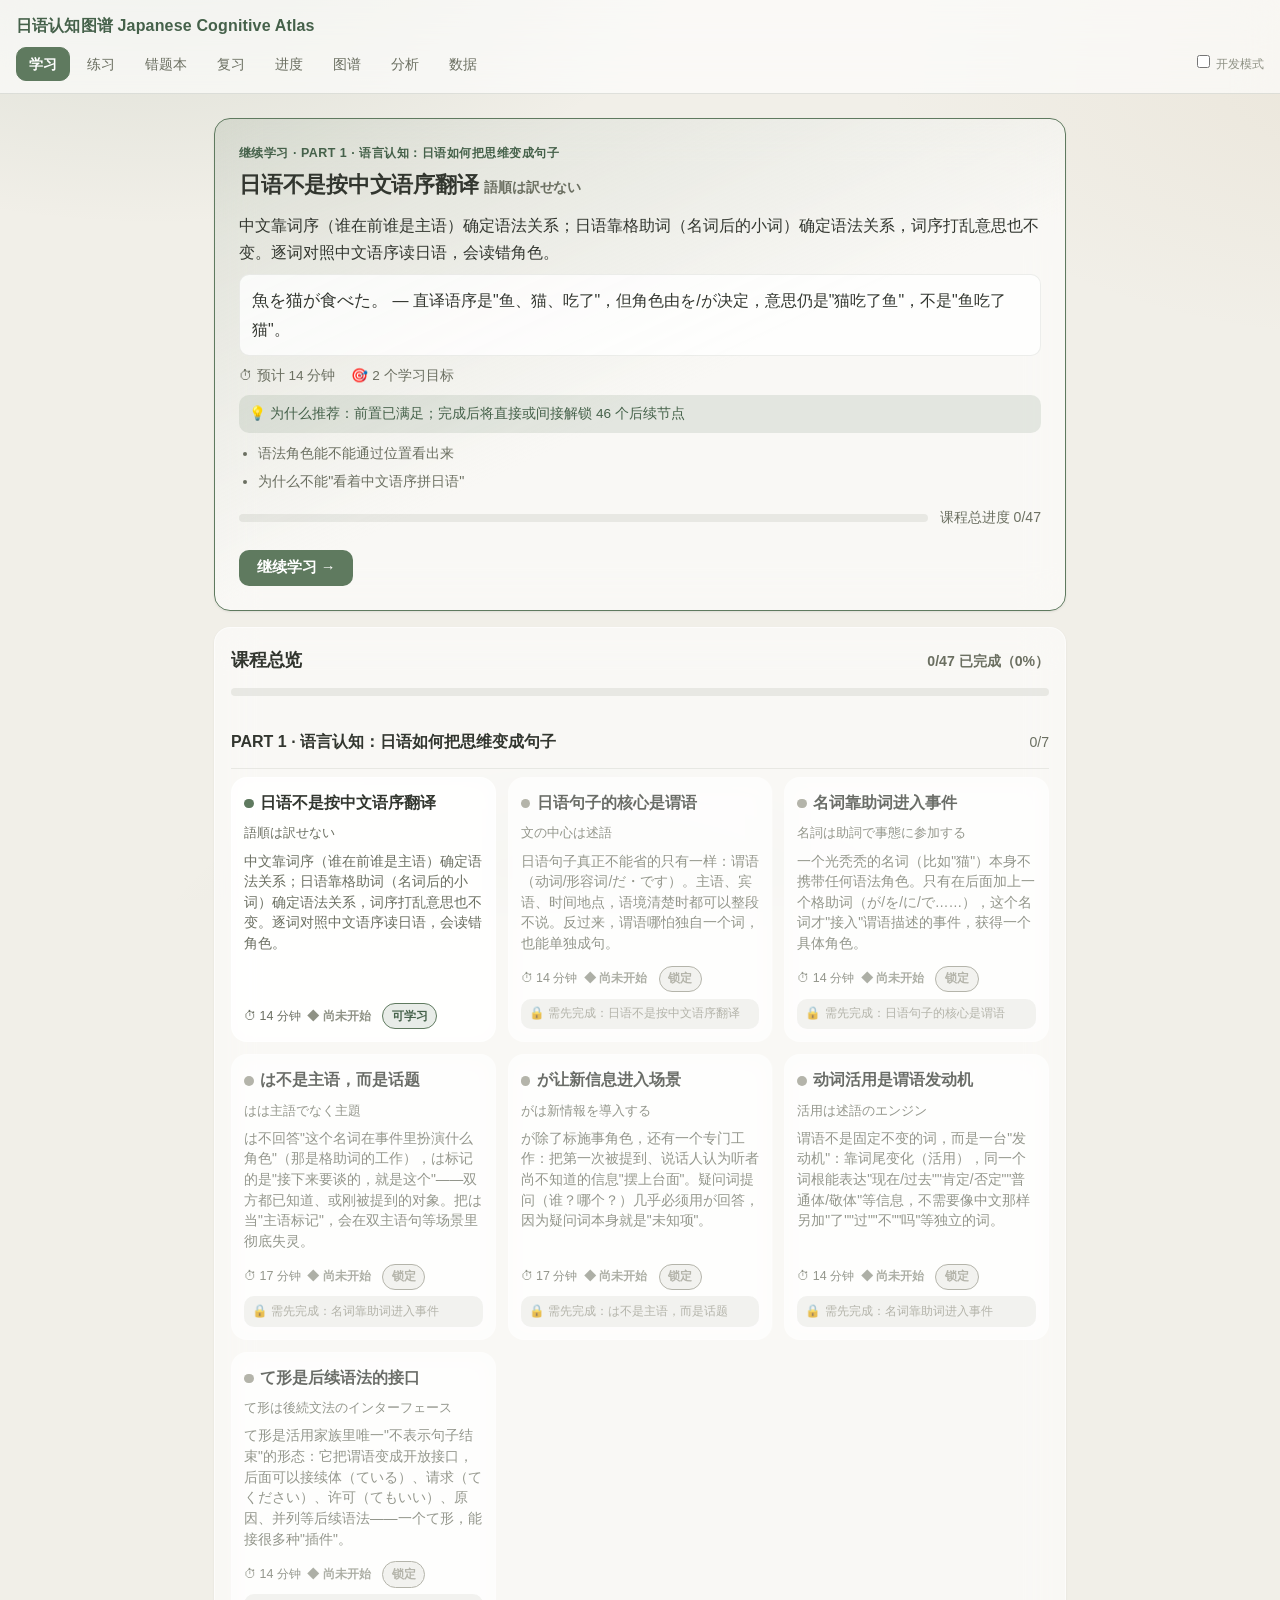
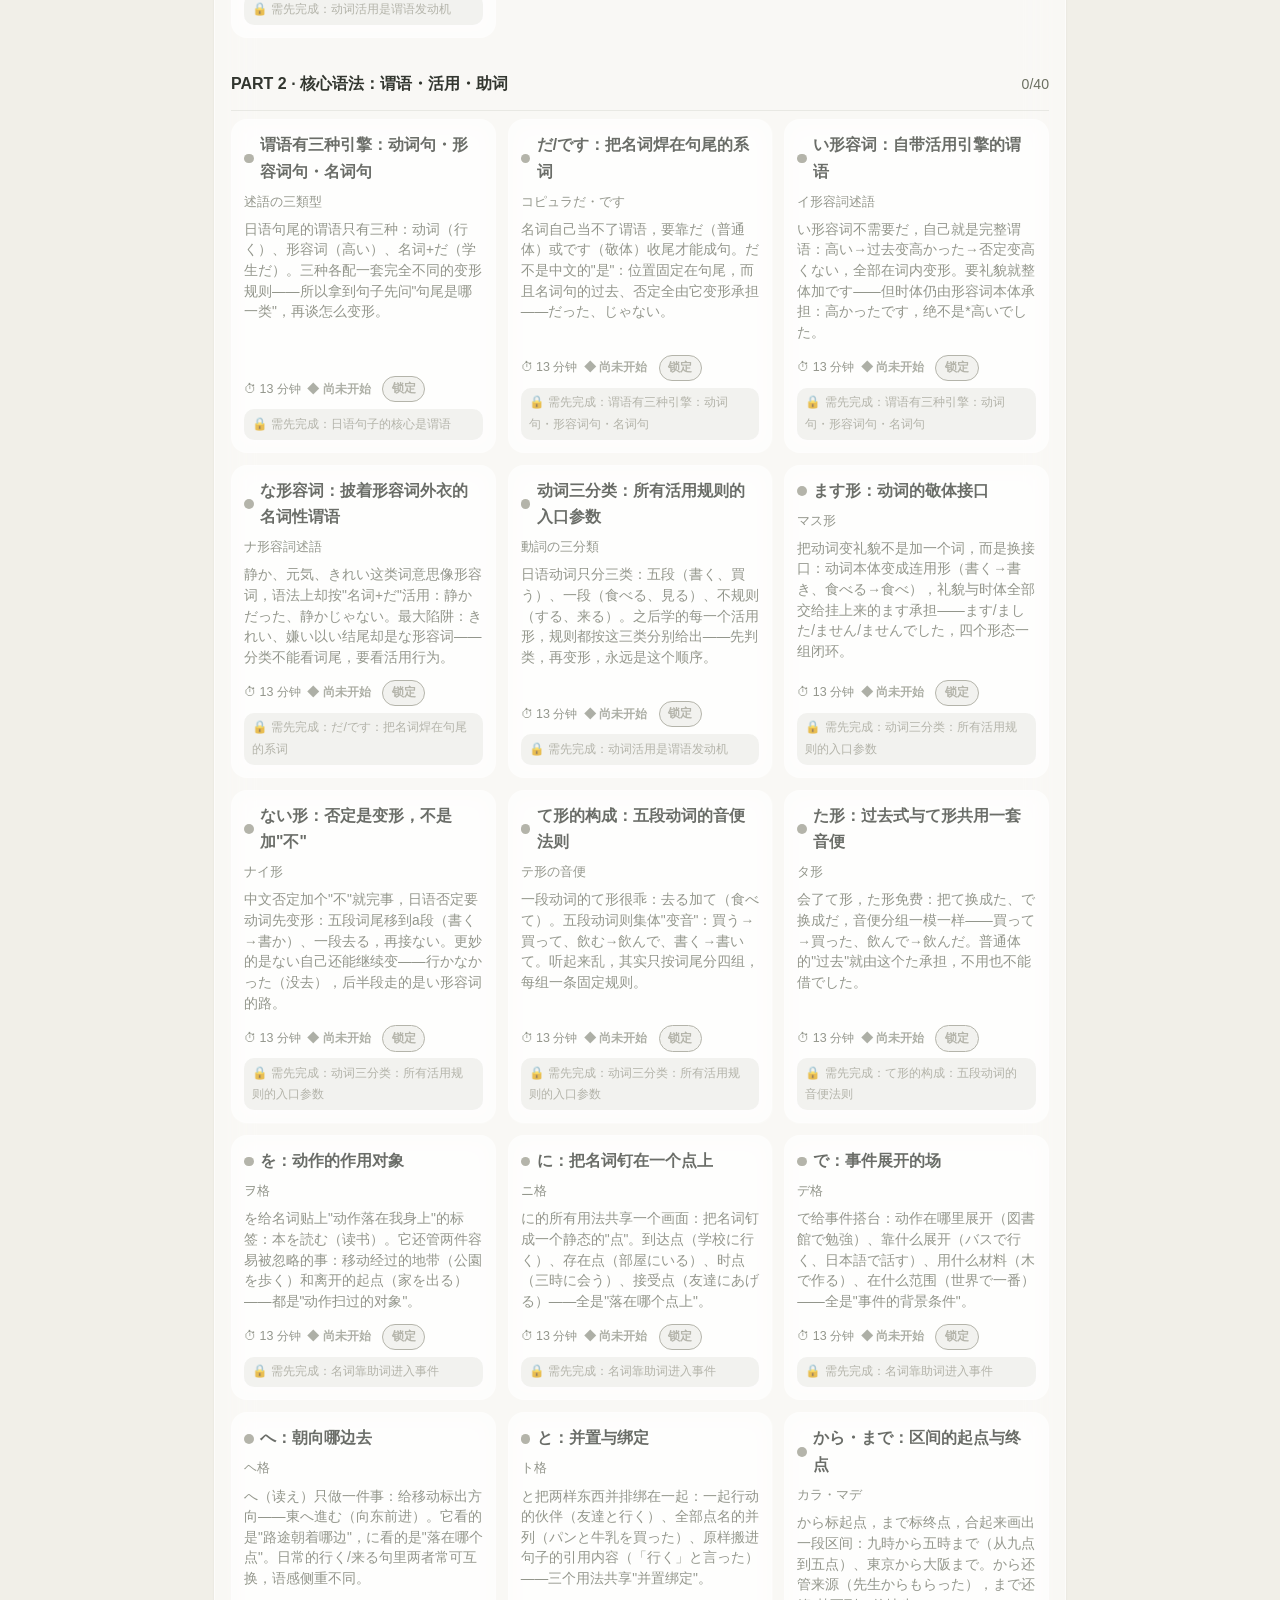
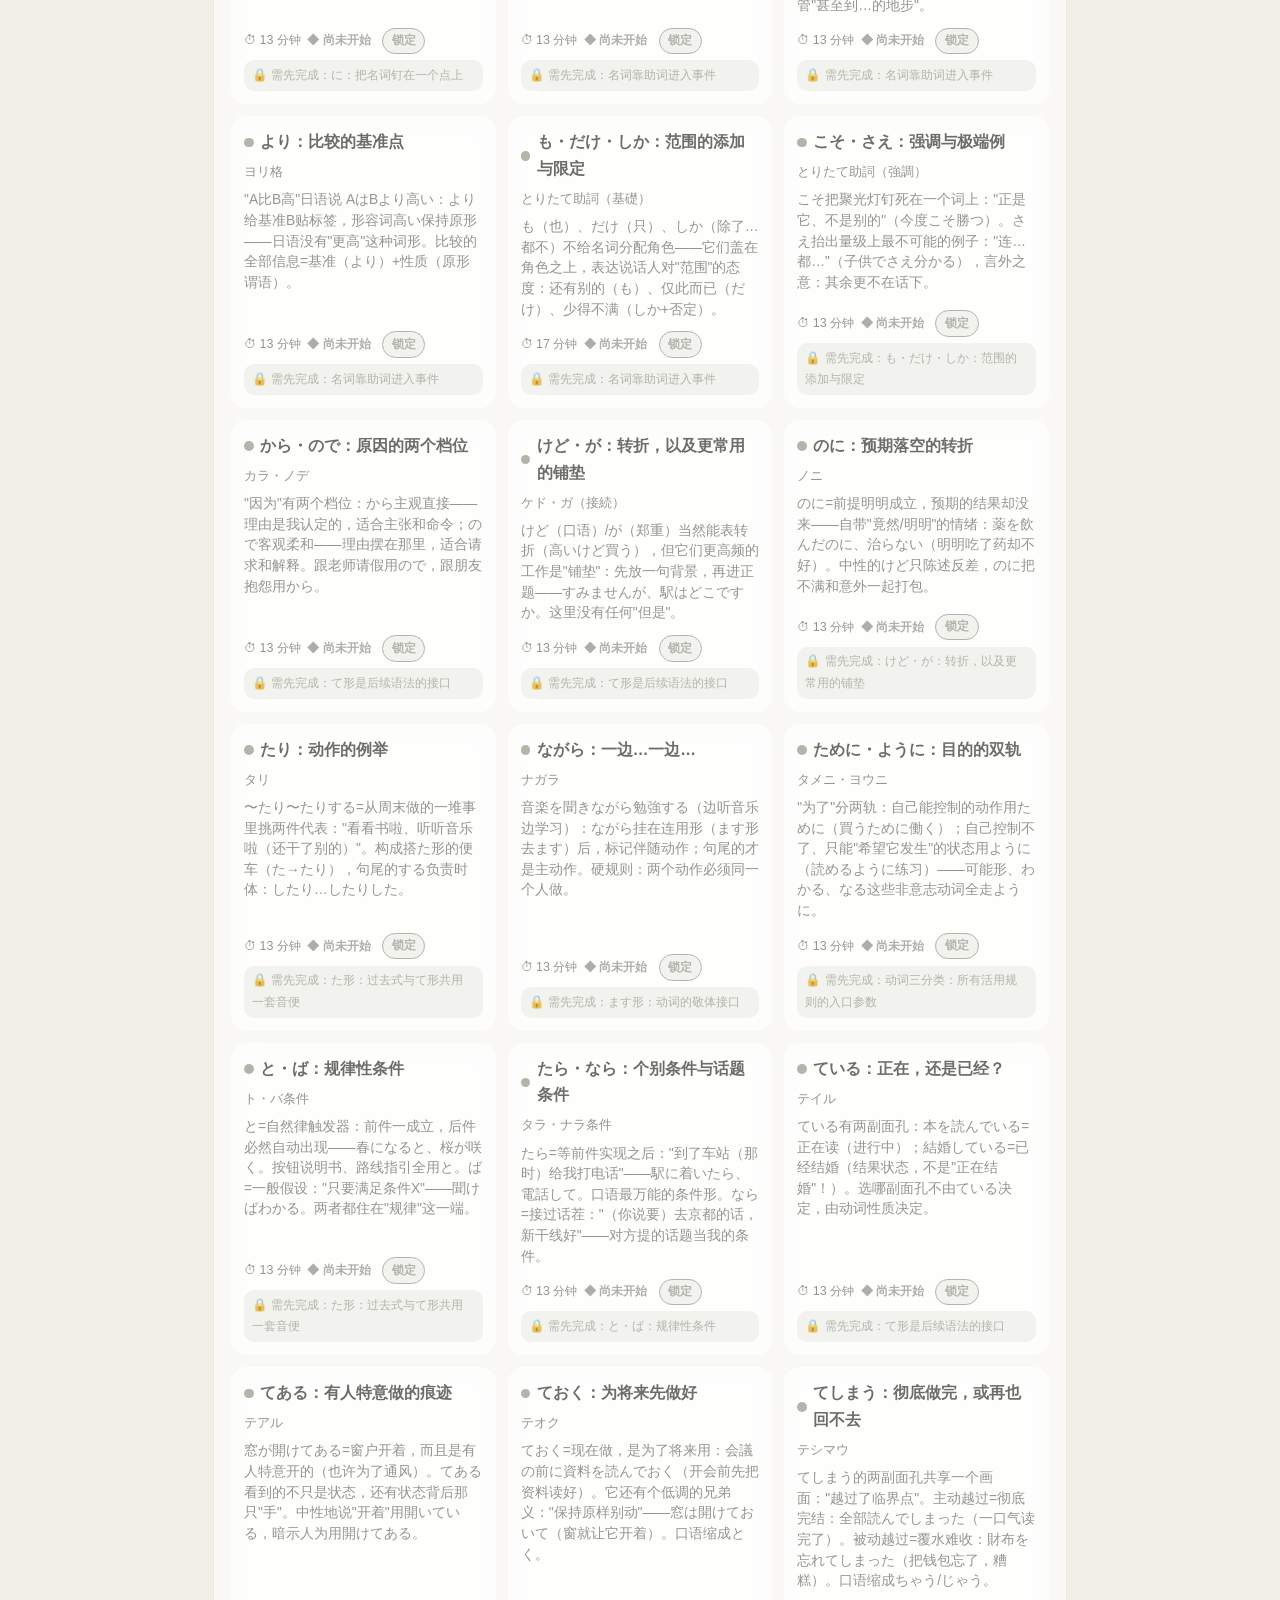
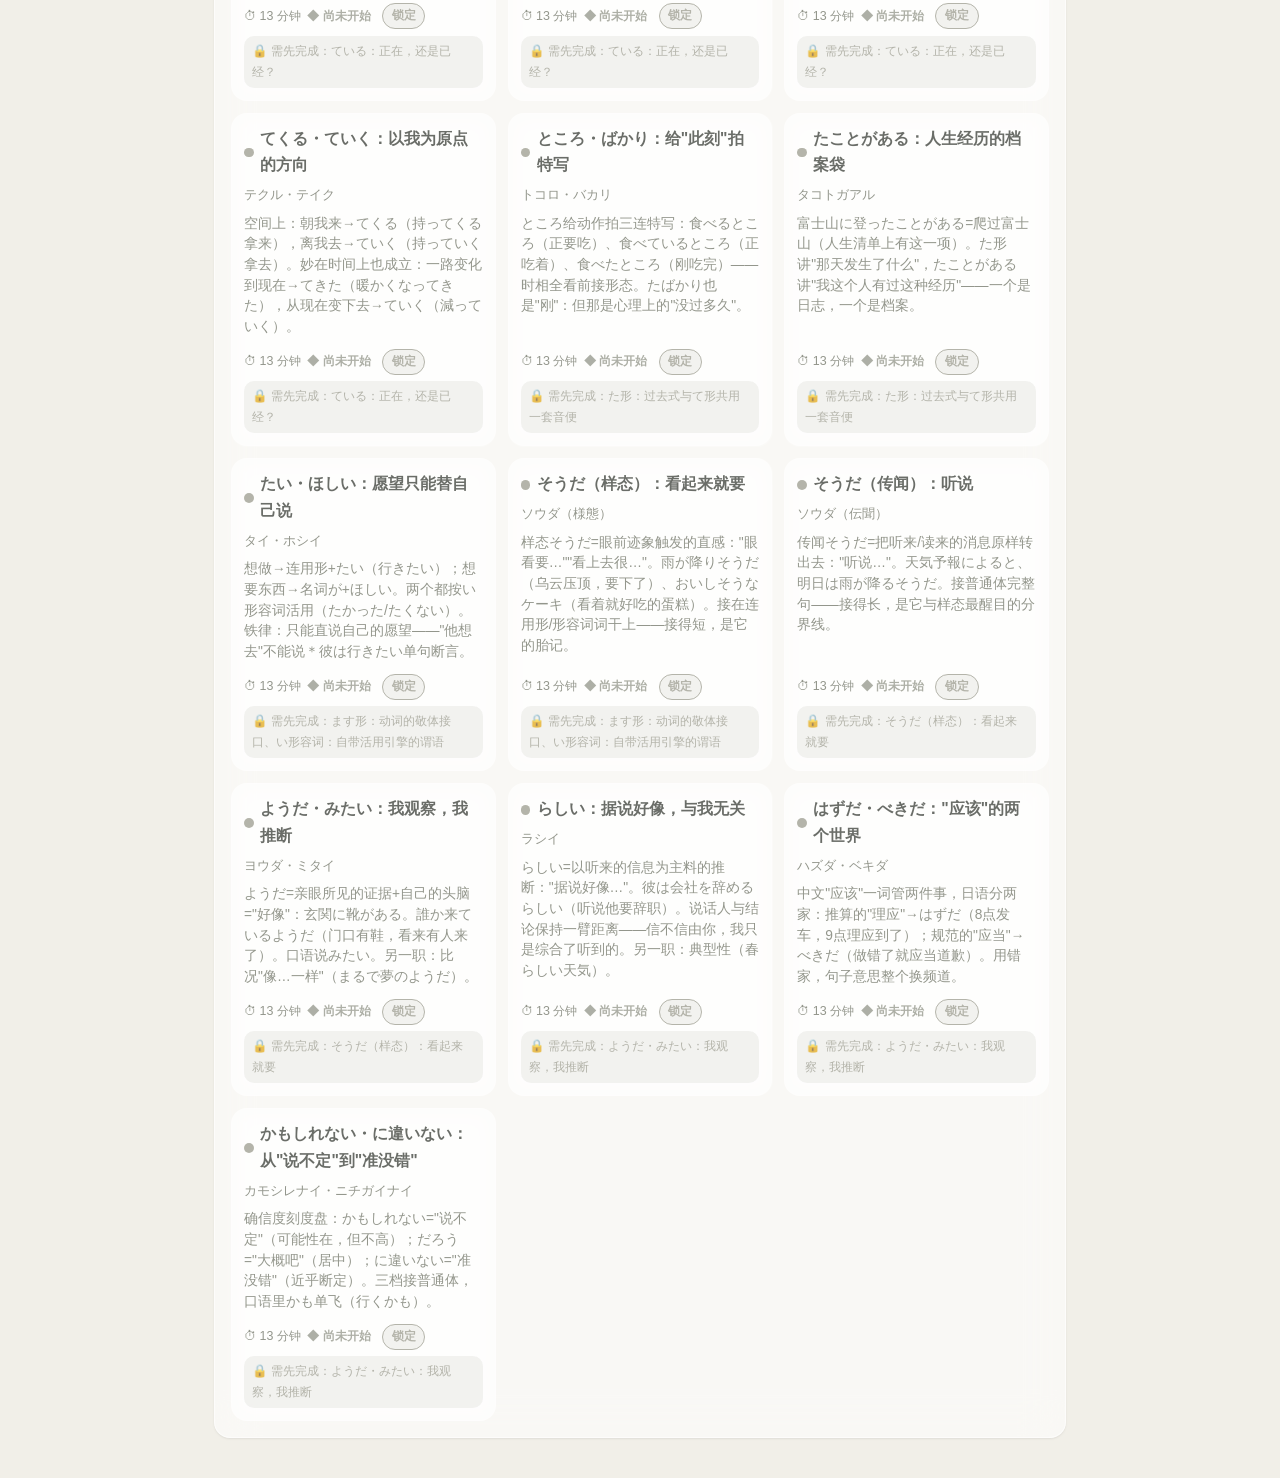
==== commit 17827e3f: "PART 2 batch 5: modality system (7 nodes, course now 47) Fifth Knowledge Expansion batch — the modal" ====
--- a/index.html
+++ b/index.html
@@ -412,6 +412,8 @@
   { id: 'R_ASPECT_PURPOSE', name: '目的/意志性误判', description: 'ために与ように按中文"为了"合并处理，忽视前接动词的意志性（意志动词→ために、非意志/可能→ように）这一硬性分工。', module: 'core-grammar' },
   { id: 'R_ASPECT', name: '体（アスペクト）误判', description: '把ている一律译作"正在"，忽视结果状态读法（結婚している/死んでいる）；或混淆ている/てある的视角差异、误配自他动词。', module: 'core-grammar' },
   { id: 'R_TIMEPOINT', name: '时点表达混淆', description: 'ところ三时相（るところ/ているところ/たところ）与たばかり的时点定位混选，或经历表达（たことがある）与单纯过去（た）不分。', module: 'core-grammar' },
+  { id: 'R_MODALITY', name: '推量/证据性混淆', description: 'そうだ两义（样态/传闻）接续不分，ようだ/らしい/みたい的证据来源差异被当成同义替换，或はず/べき、かも/に違いない的确信度档位错位。', module: 'core-grammar' },
+  { id: 'R_DESIRE', name: '愿望表达误用', description: 'たい/ほしい直接用于第三者（＊彼は行きたい单句断言他人内心），忽视たがる/ほしがる的旁观形态；或たい句的が/を交替、ほしい前接形态（てほしい）配置错误。', module: 'core-grammar' },
   { id: 'R_SAMPLE', name: '示例错误根', description: '仅用于引擎自测，不对应真实语法误区。', module: '_sample' }
 ];
 
@@ -456,6 +458,13 @@
   { id: 'C_TEKURU_TEIKU', name: { zh: 'てくる/ていく方向律', ja: 'テクルテイク方向則' }, description: '空间：朝说话人→てくる，离开→ていく；投射到时间：过去至今的变化→てきた，现在向未来→ていく。说话人是坐标原点。', module: 'core-grammar', ownerNodeId: 'cg-a-tekuru-teiku' },
   { id: 'C_TOKORO_BAKARI', name: { zh: 'ところ/ばかり时点律', ja: 'トコロバカリ時点則' }, description: 'ところ按前接形态定位三时相：るところ（即将）、ているところ（正当中）、たところ（刚刚完毕）；たばかり=说话人主观觉得"没过多久"，客观间隔可长可短。', module: 'core-grammar', ownerNodeId: 'cg-a-tokoro-bakari' },
   { id: 'C_TAKOTO', name: { zh: 'たことがある经历律', ja: 'タコトガアル経験則' }, description: 'た形+ことがある=把一次性事件登记为人生经历档案（富士山に登ったことがある），与叙述具体过去事件的た形分工；否定=たことがない（从未）。', module: 'core-grammar', ownerNodeId: 'cg-a-takoto' },
+  { id: 'C_TAI_HOSHII', name: { zh: '愿望第一人称律', ja: '願望一人称則' }, description: 'たい（想做）/ほしい（想要）直接断言的只能是说话人（疑问句中为听话人）的内心；第三者的愿望须经旁观化（たがっている/ほしがっている）或引用（たいと言っている）。', module: 'core-grammar', ownerNodeId: 'cg-m-tai-hoshii' },
+  { id: 'C_SOU_SAMA', name: { zh: 'そうだ样态律', ja: 'ソウダ様態則' }, description: '样态そうだ=眼前迹象引发的直感预判（雨が降りそうだ要下雨了），接连用形/形容词词干（高そう、よさそう）；与传闻そうだ靠接续形态区分。', module: 'core-grammar', ownerNodeId: 'cg-m-souda-sama' },
+  { id: 'C_SOU_DENBUN', name: { zh: 'そうだ传闻律', ja: 'ソウダ伝聞則' }, description: '传闻そうだ=原样转述他处信息（雨が降るそうだ听说要下雨），接普通体完整句，そうだ自身无活用无否定；信息源常配によると。', module: 'core-grammar', ownerNodeId: 'cg-m-souda-denbun' },
+  { id: 'C_YOUDA', name: { zh: 'ようだ推断律', ja: 'ヨウダ推定則' }, description: 'ようだ=基于说话人自身观察证据的推断（人の気配…誰かいるようだ），另有比况义（まるで…のようだ）；みたい是其口语形，接续更随意（名词直接+みたい）。', module: 'core-grammar', ownerNodeId: 'cg-m-youda-mitai' },
+  { id: 'C_RASHII', name: { zh: 'らしい传闻推断律', ja: 'ラシイ推定則' }, description: 'らしい=以间接信息（听闻+零星迹象）为据的推断，说话人与结论保持距离；另有典型性接尾词用法（男らしい像个男子汉的样子）。', module: 'core-grammar', ownerNodeId: 'cg-m-rashii' },
+  { id: 'C_HAZU_BEKI', name: { zh: 'はず/べき当为律', ja: 'ハズベキ当為則' }, description: 'はずだ=依据事实推算"理应如此"（8時発だから9時に着くはず）；べきだ=依据规范主张"应当去做"（謝るべきだ）；推算落空=はずなのに，规范違反=べきではない。', module: 'core-grammar', ownerNodeId: 'cg-m-hazu-beki' },
+  { id: 'C_KAMO_CHIGAI', name: { zh: '确信度两极律', ja: '確信度両極則' }, description: 'かもしれない=可能性存在但不高（50%以下的直感），に違いない=近乎断定的强确信；两者构成认识情态确信度轴的两端，中间地带由だろう/でしょう承担。', module: 'core-grammar', ownerNodeId: 'cg-m-kamo-chigai' },
   {
     id: 'C_SAMPLE_1',
     name: { zh: '示例判据：第一步判断标准', ja: 'サンプル基準1' },
@@ -2149,7 +2158,9 @@
       difficulty: { status: 'pedagogical_simplification', level: 4, note: '两读判定要求先掌握动词词汇体分类，与中文"在/着/了"错位严重，是体系统的最大难关；瞬间动词清单+最小对立对是主攻手段。' },
       typical_contexts: { status: 'pedagogical_simplification', registers: ['polite', 'plain', 'written', 'spoken'], note: 'ている遍布全部语域；口语缩约てる已入例句。' },
       verification_status: 'source_required',
-      evidence: [],
+      evidence: [
+        { sourceId: 'src-kindaichi-verb-classes', note: 'Layer 2 转述金田一春彦动词四分类作为ている两读律的理论来源；引用尚未核对具体书目/页码，标记为待核验（见 resources/sources.json）。' }
+      ],
       last_verified: null
     }
   },
@@ -2436,6 +2447,346 @@
       frequency: { status: 'source_required', note: '未核实语料库频率数据，不标注具体数值或排名。' },
       difficulty: { status: 'pedagogical_simplification', level: 2, note: '中文"V过"高度平行可正迁移；唯一雷区是近时点限制（＊昨日…たことがある），一条对立对可排除。' },
       typical_contexts: { status: 'pedagogical_simplification', registers: ['polite', 'plain', 'written', 'spoken'], note: '经历问答、履历陈述、故障报告、口语が脱落四类场景已入例句。' },
+      verification_status: 'source_required',
+      evidence: [],
+      last_verified: null
+    }
+  },
+
+  /* ---- PART 2 · 模态系统 ---- */
+
+  {
+    id: 'cg-m-tai-hoshii', module: 'core-grammar', order: 34, status: 'draft',
+    qualifies: { independentMechanism: '愿望表达受"内心直接可及性"约束：たい/ほしい只能直接断言自己（或问句中对方）的内心，第三者须旁观化；这是日语证据性系统的入口机制。', citedByCount: 0, errorRoot: 'R_DESIRE', mergeNote: 'たい（动作愿望）与ほしい（事物愿望/てほしい他人行为愿望）共享第一人称限制与い形容词活用，合设一节。' },
+    title: { zh: 'たい・ほしい：愿望只能替自己说', ja: 'タイ・ホシイ', en: 'Tai and Hoshii' },
+    refs: { requires: ['cg-masu-form', 'cg-i-adj-pred'], invokes: ['cg-i-adj-pred'], contrasts: [], previews: [] },
+    layer0: {
+      body: '想做→连用形+たい（行きたい）；想要东西→名词が+ほしい。两个都按い形容词活用（たかった/たくない）。铁律：只能直说自己的愿望——"他想去"不能说＊彼は行きたい单句断言。',
+      example: { jp: '水が飲みたい。／新しい靴がほしい。', zh: '想喝水／想要新鞋——愿望对象常用が标记（を也可）。' },
+      hook: '为什么日语连"他想回家"都不许直接说？'
+    },
+    layer1: {
+      steps: [
+        { id: 'step-1', title: '完成本步后，你能判断：たい/ほしい句怎么构成、按什么活用',
+          body: 'たい=动词连用形+たい（買いたい、食べたい、したい），语法上变身い形容词：買いたかった（当时想买）、買いたくない（不想买）、敬体买いたいです。愿望对象的助词可が可を（水が飲みたい/水を飲みたい，が更传统、语感更聚焦对象）。ほしい直接是い形容词：名词+が+ほしい（車がほしい/ほしかった/ほしくない）。第三形：て形+ほしい=希望别人做（手伝ってほしい希望你帮忙）。',
+          minimalPair: [ { jp: '日本に行きたかった。', zh: '（当时）想去日本。（たい按い形活用出かった）' }, { jp: '✗ 日本に行きたいでした。', zh: '不合法：たい是い形容词范式，过去由本体变形承担。' } ],
+          miniExercise: { exerciseId: 'ex-cg34-1' } },
+        { id: 'step-2', title: '完成本步后，你能判断：第三者的愿望怎么合法表达',
+          body: '日语的原则：别人的内心你无法直接看见，所以不能像自己的愿望那样直接断言——＊彼は行きたい（单句）在标准语中不成立。三条合法通道：①旁观化：たがっている/ほしがっている（他表现出想去的样子）：彼は日本に行きたがっている；②引用：行きたいと言っている（他说想去）；③推断：行きたいようだ/らしい（似乎想去）。这条"证据性"约束覆盖所有内心谓语（嬉しい、悲しい、痛い同理），是日语与中文最深的差异之一——中文"他想去/他很高兴"毫无限制。',
+          minimalPair: [ { jp: '妹は犬をほしがっている。', zh: '妹妹（表现出）想要狗。（旁观化合法）' }, { jp: '✗ 妹は犬がほしい。', zh: '不合法（单句断言他人内心）：须转たがる/引用/推断通道。' } ],
+          miniExercise: { exerciseId: 'ex-cg34-2' } }
+      ],
+      hook: '内心不可直视——那"看起来要下雨"这种对外部迹象的直感，用什么表达？'
+    },
+    layer2: {
+      body: '第一人称限制的理论背景是日语的证据性（evidentiality）敏感：内部状态谓语（愿望/感情/感觉）默认只对体验者本人开放，他人内心必须经过可观察证据的中介——たがる（行为迹象）、そうだ/ようだ/らしい（推断）、と言う（言语证据）各对应一种证据类型。神尾昭雄的"情报のなわ張り理论"（信息领地理论）是这一现象的经典分析框架：信息属于谁的领地，决定谁有权直接断言。疑问句中第二人称合法（行きたいですか——邀请对方报告自己的内心），叙述文/小说中第三人称たい也可出现（视角人物化），这些扩展在语用层面统一于"谁的领地谁发言"。',
+      boundaryCases: [ { jp: '（小説）太郎はどうしても彼女に会いたかった。', zh: '（小说）太郎无论如何都想见她——叙事文体中叙述者潜入人物内心，第三人称たい合法化。', note: '小说的视角潜入是第一人称限制的系统性例外。', source: null } ]
+    },
+    examples: {
+      tier1: [ { variable: '人称（同一愿望）', sets: [ { jp: '私はケーキが食べたい。', zh: '我想吃蛋糕。（直接断言✓）' }, { jp: '娘はケーキを食べたがっている。', zh: '女儿（一个劲儿）想吃蛋糕。（旁观化）' } ] } ],
+      tier2: [ { jp: '週末はゆっくり休みたいです。', zh: '周末想好好休息。', register: 'polite' }, { jp: '新しいパソコンがほしい。', zh: '想要台新电脑。', register: 'plain' }, { jp: '政府には早急な対応をしてほしい。', zh: '希望政府尽快应对。（てほしい对机构）', register: 'written' } ],
+      tier3: [ { jp: '何が食べたい？', zh: '想吃什么？——疑问句中たい指向听话人，第二人称合法化的典型。', register: 'spoken', source: null } ]
+    },
+    criteria: ['C_TAI_HOSHII'], errorRoots: ['R_DESIRE'],
+    knowledgePosition: {
+      semantic_position: '认知层 > 模态系统 > 愿望（たい・ほしい）',
+      parent_concept: { id: null, label: '模态系统', type: 'category' },
+      child_concepts: [],
+      jlpt_relevance: { status: 'needs_verification', category: 'N5', note: 'たい/ほしい惯例归 N5-N4、たがる惯例归 N4（主流教材通行分类）；JLPT 官方无公开大纲可核对，标注待核验。' },
+      textbook_mapping: { status: 'mapping_pending', target: 'みんなの日本語（暂定）', note: '尚未逐课比对确认具体课次，标注为待补。' },
+      frequency: { status: 'source_required', note: '未核实语料库频率数据，不标注具体数值或排名。' },
+      difficulty: { status: 'pedagogical_simplification', level: 3, note: '构成与活用简单（复用い形范式）；第一人称限制是中文完全没有的约束，需要把"别人的心不可直说"内化为条件反射。' },
+      typical_contexts: { status: 'pedagogical_simplification', registers: ['polite', 'plain', 'written', 'spoken'], note: '愿望陈述、购物、社论呼吁、口语提问四类场景已入例句。' },
+      verification_status: 'source_required',
+      evidence: [
+        { sourceId: 'src-kamio-territory', note: 'Layer 2 转述神尾昭雄"情報のなわ張り理論"作为第一人称限制的理论框架；引用尚未核对具体书目/页码，标记为待核验（见 resources/sources.json）。' }
+      ],
+      last_verified: null
+    }
+  },
+
+  {
+    id: 'cg-m-souda-sama', module: 'core-grammar', order: 35, status: 'draft',
+    qualifies: { independentMechanism: '样态そうだ以眼前迹象作直感预判，接续锁定连用形/词干；与传闻そうだ构成同形异构对，接续位置是唯一判据。', citedByCount: 1, errorRoot: 'R_MODALITY', mergeNote: '与传闻そうだ分设节点：两者语义、接续、活用全不同，同形是最大陷阱，分开建立再contrasts互链。' },
+    title: { zh: 'そうだ（样态）：看起来就要', ja: 'ソウダ（様態）', en: 'Souda (Appearance)' },
+    refs: { requires: ['cg-masu-form', 'cg-i-adj-pred'], invokes: [], contrasts: ['cg-m-souda-denbun'], previews: [] },
+    layer0: {
+      body: '样态そうだ=眼前迹象触发的直感："眼看要…""看上去很…"。雨が降りそうだ（乌云压顶，要下了）、おいしそうなケーキ（看着就好吃的蛋糕）。接在连用形/形容词词干上——接得短，是它的胎记。',
+      example: { jp: 'この本、面白そうだね。', zh: '这本书看起来挺有意思——凭封面/翻两页的直感，还没读过。' },
+      hook: '同一个そうだ，为什么降りそうだ是"要下了"、降るそうだ却是"听说要下"？'
+    },
+    layer1: {
+      steps: [
+        { id: 'step-1', title: '完成本步后，你能判断：样态そうだ的接续与含义',
+          body: '接续（比传闻短一截）：动词连用形+そうだ（降り+そうだ眼看要下、倒れそうだ眼看要倒）；い形容词去い+そうだ（高そう看着贵、おいし+そう）；な形容词词干+そうだ（元気そう看着挺精神）。两个特例：いい→よさそう、ない→なさそう（补さ）。含义两支：动词侧=事态临近的预感（"眼看要"），形容词侧=外观印象（"看上去很"）——都源于"凭眼前迹象打直感分"。',
+          minimalPair: [ { jp: '荷物が落ちそうだ。', zh: '行李眼看要掉。（连用形+そう：临近预感）' }, { jp: 'このスープ、熱そう。', zh: '这汤看着很烫。（词干+そう：外观印象）' } ],
+          miniExercise: { exerciseId: 'ex-cg35-1' } },
+        { id: 'step-2', title: '完成本步后，你能判断：样态そうだ的否定与连体用法',
+          body: '否定两条路：动词侧用そうにない/そうもない（雨は降りそうにない看这天不像要下）；形容词侧用なさそう（おいしくなさそう看着不好吃）。连体修饰：そうな+名词（おいしそうなケーキ、倒れそうな木）；连用：そうに+动词（嬉しそうに笑う开心地笑——他人感情的合法出口之一，呼应たい节点的旁观化通道）。样态そうだ自身按な形容词活用，这也是它与传闻そうだ（无活用）的又一区别。',
+          minimalPair: [ { jp: '今日は雨が降りそうにない。', zh: '今天不像要下雨。（动词侧否定）' }, { jp: '彼は嬉しそうに笑った。', zh: '他开心地笑了。（そうに连用：他人感情的观察式表达）' } ],
+          miniExercise: { exerciseId: 'ex-cg35-2' } }
+      ],
+      hook: '直感是我看出来的——那"我听来的"消息用什么打包转述？'
+    },
+    layer2: {
+      body: '样态そうだ的证据类型是"直接知觉+即时推断"：说话人正目睹迹象（乌云、倾斜、色泽）并输出预判，因此它天然排斥已确认的事实（＊雨が降っていそうだ眼看正在下✗——正在下是观察结论不是预感）。与ようだ的分工：そうだ是"抢在事实前面的直感"（降りそうだ还没下），ようだ是"综合证据后的判断"（濡れているから、降ったようだ地面湿了，看来下过）——时间指向一前一后。形容词侧そう不能接在直接可见属性上：＊赤そう（红不红一眼可见，无需推断）✓高そう（价格需要推测）——"可直接观测的属性不用样态"这条限制是理解其证据性本质的钥匙。',
+      boundaryCases: [ { jp: '死にそうだ。', zh: '要死了（累死了/疼死了）——生理极限的夸张表达，样态そうだ高度惯用化的口语延伸。', note: '夸张用法保留"临界预感"核心义。', source: null } ]
+    },
+    examples: {
+      tier1: [ { variable: '证据时点（そうだ vs ようだ）', sets: [ { jp: '雨が降りそうだ。', zh: '眼看要下雨。（事前直感）' }, { jp: '雨が降ったようだ。', zh: '看来下过雨了。（事后综合判断）' } ] } ],
+      tier2: [ { jp: '美味しそうですね。', zh: '看起来很好吃啊。', register: 'polite' }, { jp: 'ボタンが取れそうだよ。', zh: '扣子快掉了。', register: 'spoken' }, { jp: '両社の交渉は決裂しそうだ。', zh: '两家公司的谈判眼看要破裂。', register: 'written' } ],
+      tier3: [ { jp: '泣きそうになった。', zh: '差点哭出来——そうになる：临界点逼近又收回的固定搭配。', register: 'spoken', source: null } ]
+    },
+    criteria: ['C_SOU_SAMA'], errorRoots: ['R_MODALITY'],
+    knowledgePosition: {
+      semantic_position: '认知层 > 模态系统 > 样态（そうだ）',
+      parent_concept: { id: null, label: '模态系统', type: 'category' },
+      child_concepts: [],
+      jlpt_relevance: { status: 'needs_verification', category: 'N4', note: '样态そうだ惯例归 N4（主流教材通行分类）；JLPT 官方无公开大纲可核对，标注待核验。' },
+      textbook_mapping: { status: 'mapping_pending', target: 'みんなの日本語（暂定）', note: '尚未逐课比对确认具体课次，标注为待补。' },
+      frequency: { status: 'source_required', note: '未核实语料库频率数据，不标注具体数值或排名。' },
+      difficulty: { status: 'pedagogical_simplification', level: 3, note: '接续规则+よさそう/なさそう特例+否定双轨有一定记忆量；与传闻そうだ的同形对立靠接续一刀切。' },
+      typical_contexts: { status: 'pedagogical_simplification', registers: ['polite', 'spoken', 'written'], note: '外观评价、临界预警、新闻预判三类场景已入例句。' },
+      verification_status: 'source_required',
+      evidence: [],
+      last_verified: null
+    }
+  },
+
+  {
+    id: 'cg-m-souda-denbun', module: 'core-grammar', order: 36, status: 'draft',
+    qualifies: { independentMechanism: '传闻そうだ原样转述外部信息、自身零活用；与样态そうだ同形而接续/活用/语义全异，接续判读是独立机制。', citedByCount: 0, errorRoot: 'R_MODALITY', mergeNote: null },
+    title: { zh: 'そうだ（传闻）：听说', ja: 'ソウダ（伝聞）', en: 'Souda (Hearsay)' },
+    refs: { requires: ['cg-m-souda-sama'], invokes: ['cg-p-to'], contrasts: ['cg-m-souda-sama'], previews: [] },
+    layer0: {
+      body: '传闻そうだ=把听来/读来的消息原样转出去："听说…"。天気予報によると、明日は雨が降るそうだ。接普通体完整句——接得长，是它与样态最醒目的分界线。',
+      example: { jp: '田中さんは来月結婚するそうだ。', zh: '听说田中下个月结婚——消息从别处来，我只负责转播。' },
+      hook: '降りそうだ vs 降るそうだ，一字之差，信息来源天差地别——怎么秒判？'
+    },
+    layer1: {
+      steps: [
+        { id: 'step-1', title: '完成本步后，你能判断：同形そうだ的秒判法',
+          body: '判读只看そうだ前面一格：连用形/词干（降り、高、元気）→样态（我看出来的）；普通体完整形（降る、降った、高い、雨だ）→传闻（我听来的）。降りそうだ（眼看要下）vs 降るそうだ（听说要下）、高そう（看着贵）vs 高いそうだ（听说贵）。传闻そうだ通常配信息源短语：〜によると/〜の話では（天気予報によると…そうだ），样态永远不配——信息源的有无是第二判据。',
+          minimalPair: [ { jp: 'この店は美味しそうだ。', zh: '这家店看着好吃。（词干接续=样态）' }, { jp: 'この店は美味しいそうだ。', zh: '听说这家店好吃。（完整形接续=传闻）' } ],
+          miniExercise: { exerciseId: 'ex-cg36-1' } },
+        { id: 'step-2', title: '完成本步后，你能判断：传闻そうだ的"零活用"限制',
+          body: '传闻そうだ是纯转播器，自身不做任何变化：没有过去形（＊降るそうだった✗——要说"当时听说"需改结构）、没有否定形（＊降るそうじゃない✗——否定放进被转述内容：降らないそうだ听说不下）、没有连体形（＊降るそうな天気✗）。这与样态そうだ的完整な形容词活用（そうだった/そうな/そうに）形成全面对照——活用能力的有无是第三判据，也是语法题最爱考的一刀。',
+          minimalPair: [ { jp: '明日は降らないそうだ。', zh: '听说明天不下雨。（否定进内容✓）' }, { jp: '✗ 明日は降るそうじゃない。', zh: '不合法：传闻そうだ自身无否定活用。' } ],
+          miniExercise: { exerciseId: 'ex-cg36-2' } }
+      ],
+      hook: '"听说"是零加工转播——那带着自己三分判断的"好像/似乎"，交给ようだ和らしい。'
+    },
+    layer2: {
+      body: '传闻そうだ的证据类型是"纯言语证据+零说话人加工"——这解释了零活用（转播器不对内容负责，也就没有自己的时体否定）与信息源短语的高共现（转播需注明出处）。与らしい的分界：らしい也可基于听闻，但掺入了说话人的推断整合（"综合听到的种种，我判断大概如此"），そうだ则是单一信息源的直接转写。因此新闻转述固定用そうだ/ということだ/とのこと（零加工三件套），而闲谈中的"好像听说"多用らしい。书面语替代形：ということだ、とのことだ（商务邮件高频），三者在"转播纯度"上等价。',
+      boundaryCases: [ { jp: '昔、ここは海だったそうだ。', zh: '据说这里从前是海——被转述内容自带过去形（だった），传闻标记仍是现在形そうだ：时体属于内容，不属于转播器。', note: '内容时体 vs 转播器零时体的分工样本。', source: null } ]
+    },
+    examples: {
+      tier1: [ { variable: '接续（同一命题，样态 vs 传闻）', sets: [ { jp: '彼は元気そうだ。', zh: '他看着挺精神。（词干=样态）' }, { jp: '彼は元気だそうだ。', zh: '听说他挺好的。（普通体だ=传闻）' } ] } ],
+      tier2: [ { jp: 'ニュースによると、台風が来るそうです。', zh: '据新闻说台风要来。', register: 'polite' }, { jp: 'あの二人、別れたそうだよ。', zh: '听说那两人分了。', register: 'spoken' }, { jp: '会議は延期になったとのことだ。', zh: '据悉会议已延期。（书面等价形とのこと）', register: 'written' } ],
+      tier3: [ { jp: '先生の話では、試験は難しくないそうだ。', zh: '照老师的说法，考试不难——信息源短语+传闻そうだ的完整转播链。', register: 'plain', source: null } ]
+    },
+    criteria: ['C_SOU_DENBUN'], errorRoots: ['R_MODALITY'],
+    knowledgePosition: {
+      semantic_position: '认知层 > 模态系统 > 传闻（そうだ）',
+      parent_concept: { id: null, label: '模态系统', type: 'category' },
+      child_concepts: [],
+      jlpt_relevance: { status: 'needs_verification', category: 'N4', note: '传闻そうだ惯例归 N4（主流教材通行分类）；JLPT 官方无公开大纲可核对，标注待核验。' },
+      textbook_mapping: { status: 'mapping_pending', target: 'みんなの日本語（暂定）', note: '尚未逐课比对确认具体课次，标注为待补。' },
+      frequency: { status: 'source_required', note: '未核实语料库频率数据，不标注具体数值或排名。' },
+      difficulty: { status: 'pedagogical_simplification', level: 3, note: '三判据（接续长短/信息源短语/活用有无）可把同形对立变成机械判断；与样态そうだ的contrast练习是本节点全部重心。' },
+      typical_contexts: { status: 'pedagogical_simplification', registers: ['polite', 'spoken', 'written', 'plain'], note: '新闻转述、八卦、商务书面、引源转播四类场景已入例句。' },
+      verification_status: 'source_required',
+      evidence: [],
+      last_verified: null
+    }
+  },
+
+  {
+    id: 'cg-m-youda-mitai', module: 'core-grammar', order: 37, status: 'draft',
+    qualifies: { independentMechanism: 'ようだ基于第一手观察证据做推断并兼营比况；证据来源（自己观察 vs 听闻）是它与らしい分工的独立判据。', citedByCount: 0, errorRoot: 'R_MODALITY', mergeNote: 'みたい是ようだ的口语等价形（接续更简），并入本节而非独立节点。' },
+    title: { zh: 'ようだ・みたい：我观察，我推断', ja: 'ヨウダ・ミタイ', en: 'Youda and Mitai' },
+    refs: { requires: ['cg-m-souda-sama'], invokes: [], contrasts: ['cg-m-rashii'], previews: [] },
+    layer0: {
+      body: 'ようだ=亲眼所见的证据+自己的头脑="好像"：玄関に靴がある。誰か来ているようだ（门口有鞋，看来有人来了）。口语说みたい。另一职：比况"像…一样"（まるで夢のようだ）。',
+      example: { jp: '電気がついている。誰かいるようだ。', zh: '灯亮着——（我据此推断）里面好像有人。证据是我自己看到的。' },
+      hook: '"好像有人"的ようだ和"听说有人"的らしい，证据从哪来是分水岭——怎么用？'
+    },
+    layer1: {
+      steps: [
+        { id: 'step-1', title: '完成本步后，你能判断：推断ようだ的接续与使用条件',
+          body: '接续（连体形逻辑）：动词/い形普通体+ようだ（来ているようだ、高いようだ）；な形+な+ようだ（静かなようだ）；名词+の+ようだ（学生のようだ）。使用条件：说话人手头有第一手观察证据（看到、听到、闻到、试过），据此下判断——医生查体后说风邪のようですね（应该是感冒）正是这个证据结构：亲自检查（第一手）+专业推断。口语中みたい全面替换：来ているみたい、学生みたい（接续更简：名词直接接）。',
+          minimalPair: [ { jp: '道が濡れている。雨が降ったようだ。', zh: '路面湿了——看来下过雨。（自己观察→推断）' }, { jp: '天気予報によると、雨が降ったらしい。', zh: '据天气预报说好像下过雨。（听闻→らしい更贴）' } ],
+          miniExercise: { exerciseId: 'ex-cg37-1' } },
+        { id: 'step-2', title: '完成本步后，你能判断：比况ようだ与例示ような/ように',
+          body: 'ようだ的第二职：比况（比喻）——まるで夢のようだ（简直像做梦）、雪のように白い（像雪一样白）。まるで是比况的信号词，出现即锁定比喻读。派生用法：例示のような（田中さんのような人"像田中那样的人"）与样态副词ように（言われたようにやる"按说的那样做"）。みたい完全平行：夢みたい、雪みたいに白い。推断/比况两职的区分靠语境：证据推理→推断；まるで/明显不可能为真→比况。',
+          minimalPair: [ { jp: 'あの人はモデルのようだ。', zh: '那人好像是模特。（推断：综合观察）' }, { jp: 'あの人はまるでモデルのようだ。', zh: '那人像模特一样（漂亮）。（比况：まるで锁定）' } ],
+          miniExercise: { exerciseId: 'ex-cg37-2' } }
+      ],
+      hook: '第一手证据归ようだ——那道听途说加零星迹象的"据说好像"，らしい怎么接手？'
+    },
+    layer2: {
+      body: '日语推量系统的证据性分工图：様態そうだ（直接知觉的即时预感）→ようだ（第一手证据的综合推断）→らしい（第二手信息的距离化推断）→传闻そうだ（零加工转播），构成"说话人加工度递减、信息距离递增"的连续统。ようだ在其中占据"最负责任的推断"位置：说话人愿为判断背书（医生、侦探的用词）。文体对照：ようだ书面/正式，みたい口语/随意，两者语义等价但接续不同（ようだ要の/な中介，みたい裸接名词）——句尾体裁一致性要求前后统一（です体配ようです，普通体闲聊配みたい）。委婉判断的扩展用法（お疲れのようですね您好像累了）是日语"断言回避"礼貌策略的标准装备。',
+      boundaryCases: [ { jp: '風邪を引いたみたいで、喉が痛い。', zh: '好像感冒了，嗓子疼——对自己身体状态也用推断形：内部感觉+外部化表达的委婉惯例。', note: '对自身状态的みたい是"断言回避"文化的深层样本。', source: null } ]
+    },
+    examples: {
+      tier1: [ { variable: '证据来源（ようだ vs らしい）', sets: [ { jp: '（足跡を見て）猫が入ったようだ。', zh: '（看着脚印）好像有猫进来了。（第一手）' }, { jp: '（近所の話で）猫が入ったらしい。', zh: '（听邻居说）好像有猫进来了。（第二手）' } ] } ],
+      tier2: [ { jp: '少し熱があるようですね。', zh: '您好像有点发烧。（医生语体）', register: 'polite' }, { jp: 'なんか変な音がするみたい。', zh: '好像有奇怪的声音。', register: 'spoken' }, { jp: '景気は回復しつつあるようだ。', zh: '经济似乎正在复苏。', register: 'written' } ],
+      tier3: [ { jp: 'まるで映画のワンシーンのようだった。', zh: '简直像电影里的一幕——まるで+ようだ的比况满配。', register: 'written', source: null } ]
+    },
+    criteria: ['C_YOUDA'], errorRoots: ['R_MODALITY'],
+    knowledgePosition: {
+      semantic_position: '认知层 > 模态系统 > 推断（ようだ・みたい）',
+      parent_concept: { id: null, label: '模态系统', type: 'category' },
+      child_concepts: [],
+      jlpt_relevance: { status: 'needs_verification', category: 'N4', note: 'ようだ/みたい惯例归 N4-N3（主流教材通行分类）；JLPT 官方无公开大纲可核对，标注待核验。' },
+      textbook_mapping: { status: 'mapping_pending', target: 'みんなの日本語（暂定）', note: '尚未逐课比对确认具体课次，标注为待补。' },
+      frequency: { status: 'source_required', note: '未核实语料库频率数据，不标注具体数值或排名。' },
+      difficulty: { status: 'pedagogical_simplification', level: 4, note: '与らしい/そうだ的证据性分工是 N3-N2 语法辨析核心难点；"证据从哪来"一问是判断主轴，需大量语境题内化。' },
+      typical_contexts: { status: 'pedagogical_simplification', registers: ['polite', 'spoken', 'written'], note: '诊断判断、口语观察、书面趋势、比况修辞四类场景已入例句。' },
+      verification_status: 'source_required',
+      evidence: [],
+      last_verified: null
+    }
+  },
+
+  {
+    id: 'cg-m-rashii', module: 'core-grammar', order: 38, status: 'draft',
+    qualifies: { independentMechanism: 'らしい以第二手信息为据做距离化推断，并另营典型性接尾职（男らしい）；信息距离感是与ようだ分工的独立判据。', citedByCount: 0, errorRoot: 'R_MODALITY', mergeNote: null },
+    title: { zh: 'らしい：据说好像，与我无关', ja: 'ラシイ', en: 'Rashii' },
+    refs: { requires: ['cg-m-youda-mitai'], invokes: [], contrasts: ['cg-m-youda-mitai'], previews: [] },
+    layer0: {
+      body: 'らしい=以听来的信息为主料的推断："据说好像…"。彼は会社を辞めるらしい（听说他要辞职）。说话人与结论保持一臂距离——信不信由你，我只是综合了听到的。另一职：典型性（春らしい天気）。',
+      example: { jp: '隣の家、引っ越すらしいよ。', zh: '隔壁好像要搬家——从哪听来的零零碎碎，综合起来大概如此。' },
+      hook: '医生看完检查说ようですね，邻居八卦说らしいよ——为什么不能互换？'
+    },
+    layer1: {
+      steps: [
+        { id: 'step-1', title: '完成本步后，你能判断：推断らしい的证据结构与接续',
+          body: '接续与传闻そうだ同型：普通体+らしい（辞めるらしい、高いらしい），名词/な形直接接（学生らしい、元気らしい——注意无の/な中介，与ようだ的接续差是识别点）。证据结构：第二手信息（听闻、传言、报道）为主+可有零星自见迹象，说话人做了轻度整合但不为结论背书——"距离感"是らしい的灵魂。因此转述八卦、小道消息天然用らしい；自己亲手查证过的事用らしい反而显得推卸责任。',
+          minimalPair: [ { jp: '（検査結果を見て）インフルエンザのようですね。', zh: '（医生看着结果）应该是流感。（第一手+背书→ようだ）' }, { jp: '（噂で）あの店、閉店するらしい。', zh: '（据传言）那家店好像要关。（第二手+距离→らしい）' } ],
+          miniExercise: { exerciseId: 'ex-cg38-1' } },
+        { id: 'step-2', title: '完成本步后，你能判断：典型性らしい（接尾词职）怎么用',
+          body: '第二职完全不同：名词+らしい=具备该名词的典型特质——男らしい（有男子汉样）、春らしい天気（很有春天味道的天气）、君らしくない（不像你的作风）。判别法：能否翻译成"像个…样/有…风范"→典型性；"据说好像"→推断。典型性らしい可自由活用（らしく/らしさ：自分らしさ做自己的风格），推断らしい活用受限——两职在形态行为上也分道扬镳。N1 高频派生：らしい的否定形らしくない几乎只出现在典型性职（君らしくない）。',
+          minimalPair: [ { jp: '今日は春らしい天気だ。', zh: '今天是很有春意的天气。（典型性："像春天该有的样子"）' }, { jp: '明日は春になるらしい。', zh: '听说明天入春。（推断："据说"）' } ],
+          miniExercise: { exerciseId: 'ex-cg38-2' } }
+      ],
+      hook: '推断家族到齐——下一站换赛道："理应到了"和"应当道歉"，はず与べき的两种"应该"。'
+    },
+    layer2: {
+      body: 'らしい的两职在历史上同源：接尾词らしい（典型性）先行，推断助动词化后语义漂白为"符合所闻迹象的样子"——"像"的核心一以贯之。证据性坐标上らしい与ようだ的分界不是绝对二分而是倾向连续统：证据越间接、说话人越想撇清责任，越偏らしい；实际语料两者重叠区不小，考题只考两端清晰案例（医生场景锁ようだ、传言场景锁らしい）。与传闻そうだ的分界更清晰：そうだ零加工（连"好像"都不加），らしい有轻度整合（"综合各方说法大概如此"）——转播纯度是判据。',
+      boundaryCases: [ { jp: 'どうやら本当らしい。', zh: '看来八成是真的——どうやら是らしい/ようだ的信号副词，强化"综合迹象"的整合义。', note: 'どうやら〜らしい是推断句的高频搭配模板。', source: null } ]
+    },
+    examples: {
+      tier1: [ { variable: '两职（推断 vs 典型性）', sets: [ { jp: '彼は学生らしい。', zh: '他好像是学生。（推断）' }, { jp: '彼は学生らしい服装だ。', zh: '他一身学生气的打扮。（典型性）' } ] } ],
+      tier2: [ { jp: '来週から寒くなるらしいですよ。', zh: '听说下周开始变冷。', register: 'polite' }, { jp: 'あいつ、彼女ができたらしい。', zh: '那家伙好像交女朋友了。', register: 'spoken' }, { jp: '容疑者は海外に逃亡したらしい。', zh: '嫌疑人似已逃往海外。（报道体）', register: 'written' } ],
+      tier3: [ { jp: '自分らしく生きる。', zh: '活出自己的样子——らしく连用+らしさ名词化，典型性职的现代高频语域。', register: 'written', source: null } ]
+    },
+    criteria: ['C_RASHII'], errorRoots: ['R_MODALITY'],
+    knowledgePosition: {
+      semantic_position: '认知层 > 模态系统 > 距离化推断（らしい）',
+      parent_concept: { id: null, label: '模态系统', type: 'category' },
+      child_concepts: [],
+      jlpt_relevance: { status: 'needs_verification', category: 'N4', note: '推断らしい惯例归 N4-N3、典型性らしい惯例归 N3（主流教材通行分类）；JLPT 官方无公开大纲可核对，标注待核验。' },
+      textbook_mapping: { status: 'mapping_pending', target: 'みんなの日本語（暂定）', note: '尚未逐课比对确认具体课次，标注为待补。' },
+      frequency: { status: 'source_required', note: '未核实语料库频率数据，不标注具体数值或排名。' },
+      difficulty: { status: 'pedagogical_simplification', level: 4, note: '与ようだ的证据性分工是推量系统最难一刀；两职分辨（推断/典型性）靠翻译测试可快速判定。' },
+      typical_contexts: { status: 'pedagogical_simplification', registers: ['polite', 'spoken', 'written'], note: '传闻转述、八卦、报道体、自我风格四类场景已入例句。' },
+      verification_status: 'source_required',
+      evidence: [],
+      last_verified: null
+    }
+  },
+
+  {
+    id: 'cg-m-hazu-beki', module: 'core-grammar', order: 39, status: 'draft',
+    qualifies: { independentMechanism: 'はず（事实推算的"理应"）与べき（规范主张的"应当"）分掌认识域与义务域的两种"应该"；域判断是独立机制。', citedByCount: 0, errorRoot: 'R_MODALITY', mergeNote: '中文"应该"一词双域是合设一节的理由：对照本身就是教学单元。' },
+    title: { zh: 'はずだ・べきだ："应该"的两个世界', ja: 'ハズダ・ベキダ', en: 'Hazu da and Beki da' },
+    refs: { requires: ['cg-m-youda-mitai'], invokes: [], contrasts: [], previews: [] },
+    layer0: {
+      body: '中文"应该"一词管两件事，日语分两家：推算的"理应"→はずだ（8点发车，9点理应到了）；规范的"应当"→べきだ（做错了就应当道歉）。用错家，句子意思整个换频道。',
+      example: { jp: 'もう着くはずだ。／謝るべきだ。', zh: '理应到了（我算出来的）／应当道歉（我主张的）——一个是推理，一个是价值判断。' },
+      hook: '"他应该在家"到底是"我推算他在家"还是"他有义务在家"？中文含糊，日语必须选边。'
+    },
+    layer1: {
+      steps: [
+        { id: 'step-1', title: '完成本步后，你能判断：はずだ的推算结构与落空形',
+          body: 'はずだ=手头事实+逻辑推算→"理应如此"：便は8時発だから、もう着いたはずだ（8点发车这一事实推出理应到了）。接续走连体形（着くはず、高いはず、静かなはず、学生のはず）。推算落空的两个形：はずなのに（理应如此却…——呼应のに的预期落空）、はずがない（推算上不可能：彼が犯人のはずがない他不可能是凶手——比单纯否定强烈得多）。はず的底气永远来自"有据可推"，没有依据的场合用はず会显得武断。',
+          minimalPair: [ { jp: '薬を飲んだから、治るはずだ。', zh: '吃了药，理应会好。（有据推算）' }, { jp: '彼がそんなことを言うはずがない。', zh: '他不可能说那种话。（推算上排除）' } ],
+          miniExercise: { exerciseId: 'ex-cg39-1' } },
+        { id: 'step-2', title: '完成本步后，你能判断：べきだ的规范结构与语气强度',
+          body: 'べきだ=社会规范/道理→"应当去做"：約束は守るべきだ（承诺应当遵守）。接辞书形（する→するべき/すべき两形并存）。否定：すべきではない（不应当做）——注意否定的是"当为"不是"能力"。语气警告：べき是强规范主张，对上级/长辈直接说〜べきです有说教感，日常建议软化为〜たほうがいい（还是…为好）——べき/ほうがいい的强度阶梯是语用必修。落空形：べきだった（当初就该…——悔恨的定式：もっと勉強すべきだった）。',
+          minimalPair: [ { jp: '学生はもっと本を読むべきだ。', zh: '学生应当多读书。（规范主张）' }, { jp: '疲れているなら、早く寝たほうがいいよ。', zh: '累了的话还是早点睡吧。（软化建议，非べき场合）' } ],
+          miniExercise: { exerciseId: 'ex-cg39-2' } }
+      ],
+      hook: '推算与规范都断得很满——那"可能吧"和"肯定没错"这对确信度两极呢？'
+    },
+    layer2: {
+      body: '语言学把两种"应该"归入不同模态域：はず=认识模态（epistemic，关于"世界大概是什么样"），べき=义务模态（deontic，关于"世界应当被弄成什么样"）。中文"应该"双域兼营（"他应该到了/你应该道歉"），日语强制分流——这是中文母语者少数"母语更粗、目标语更细"的模态区，判断口诀：能加"按理说"→はず；能换"有义务/理当"→べき。はずだ与だろう的分工：はず有可复述的推算依据，だろう是无需依据的主观推测——考题以"因为8点发车"这类依据句为はず的锁定信号。べき的文语源（べし）解释了すべき的残留形与其书面/庄重色彩。',
+      boundaryCases: [ { jp: 'そんなはずはない。', zh: '不可能是那样！——はずはない：对眼前信息与自己推算冲突时的抗议，日剧高频台词。', note: 'はずがない/はずはない的微差（が中立、は对比抗议）呼应は/が节点。', source: null } ]
+    },
+    examples: {
+      tier1: [ { variable: '模态域（同一个"应该"）', sets: [ { jp: '彼はもう家にいるはずだ。', zh: '他这会儿理应在家。（推算）' }, { jp: '彼はもっと家にいるべきだ。', zh: '他应当多待在家里。（规范）' } ] } ],
+      tier2: [ { jp: '予約したはずなのに、席がなかった。', zh: '明明订了位，却没有座。（推算落空+のに）', register: 'polite' }, { jp: '嘘をつくべきじゃない。', zh: '不应当撒谎。', register: 'plain' }, { jp: '政府は国民に説明すべきである。', zh: '政府应当向国民作出说明。（である体社论）', register: 'written' } ],
+      tier3: [ { jp: 'もっと早く病院に行くべきだった。', zh: '当初就该早点去医院——べきだった：悔恨的标准定式。', register: 'spoken', source: null } ]
+    },
+    criteria: ['C_HAZU_BEKI'], errorRoots: ['R_MODALITY'],
+    knowledgePosition: {
+      semantic_position: '认知层 > 模态系统 > 当为（はずだ・べきだ）',
+      parent_concept: { id: null, label: '模态系统', type: 'category' },
+      child_concepts: [],
+      jlpt_relevance: { status: 'needs_verification', category: 'N3', note: 'はずだ/べきだ惯例归 N3（主流教材通行分类）；JLPT 官方无公开大纲可核对，标注待核验。' },
+      textbook_mapping: { status: 'mapping_pending', target: 'みんなの日本語（暂定）', note: '尚未逐课比对确认具体课次，标注为待补。' },
+      frequency: { status: 'source_required', note: '未核实语料库频率数据，不标注具体数值或排名。' },
+      difficulty: { status: 'pedagogical_simplification', level: 3, note: '中文"应该"双域合流是唯一难点；"按理说/有义务"替换测试可机械判定，落空形（はずなのに/べきだった）是考点常客。' },
+      typical_contexts: { status: 'pedagogical_simplification', registers: ['polite', 'plain', 'written', 'spoken'], note: '推算申诉、规范主张、社论、悔恨自白四类场景已入例句。' },
+      verification_status: 'source_required',
+      evidence: [],
+      last_verified: null
+    }
+  },
+
+  {
+    id: 'cg-m-kamo-chigai', module: 'core-grammar', order: 40, status: 'draft',
+    qualifies: { independentMechanism: 'かもしれない与に違いない占据认识确信度轴两端，与だろう构成三档刻度；确信度标定是独立机制。', citedByCount: 0, errorRoot: 'R_MODALITY', mergeNote: null },
+    title: { zh: 'かもしれない・に違いない：从"说不定"到"准没错"', ja: 'カモシレナイ・ニチガイナイ', en: 'Kamo shirenai and Ni chigainai' },
+    refs: { requires: ['cg-m-youda-mitai'], invokes: [], contrasts: [], previews: [] },
+    layer0: {
+      body: '确信度刻度盘：かもしれない="说不定"（可能性在，但不高）；だろう="大概吧"（居中）；に違いない="准没错"（近乎断定）。三档接普通体，口语里かも单飞（行くかも）。',
+      example: { jp: '雨かもしれない。／雨だろう。／雨に違いない。', zh: '说不定下雨／大概要下雨／肯定是雨——同一命题，三档下注。' },
+      hook: '为什么天气预报说だろう，侦探指认凶手说に違いない，而借口开脱用かもしれない？'
+    },
+    layer1: {
+      steps: [
+        { id: 'step-1', title: '完成本步后，你能判断：かもしれない的低下注结构',
+          body: '接续：普通体+かもしれない，名词/な形直接接（雨かもしれない、暇かもしれない——无だ中介，识别点）。语义：把可能性放上台面但不押注——"也可能如此（也可能不）"。因此天然用于：留余地的提醒（間に合わないかもしれないよ可能赶不上哦）、委婉的异议（そうかもしれませんが、…也许是这样，但是……——商务反驳的标准缓冲垫）。口语缩约かも可单独成句（「行く？」「うん、行くかも」）。',
+          minimalPair: [ { jp: '彼は来ないかもしれない。', zh: '他说不定不来。（可能性提示，不押注）' }, { jp: '彼は来ないだろう。', zh: '他大概不会来。（中档推测，倾向明确）' } ],
+          miniExercise: { exerciseId: 'ex-cg40-1' } },
+        { id: 'step-2', title: '完成本步后，你能判断：に違いない的高确信结构与使用限度',
+          body: '接续同かも：普通体/名词直接+に違いない（犯人はあの男に違いない）。语义：证据在手、近乎断定，但形式上仍留一线（毕竟没亲眼确认）——侦探指认、恍然大悟（そうか、彼が言ったに違いない原来如此，肯定是他说的）是主场。使用限度：确信度高≠礼貌度高，对上位者断言他人内心（お疲れに違いありません）显得越界，敬语场合改用でしょう/かと思います。书面强化形：に相違ない（公文）、はずだ（有推算依据时）与に違いない（直觉确信）的分工呼应上一节点。',
+          minimalPair: [ { jp: 'この字は田中さんのに違いない。', zh: '这字迹肯定是田中的。（证据+直觉断定）' }, { jp: 'この字は田中さんのかもしれない。', zh: '这字迹说不定是田中的。（同证据，低下注）' } ],
+          miniExercise: { exerciseId: 'ex-cg40-2' } }
+      ],
+      hook: '模态刻度盘校准完毕——最后一个大系统：请求、许可、义务、劝诱，日语怎么在人际之间递话？'
+    },
+    layer2: {
+      body: '认识模态确信度轴的完整刻度：かもしれない（≈可能）＜だろう/でしょう（≈大概）＜に違いない（≈必定）＜断定形（だ/です）。中文对应词（可能/大概/一定）分布平行，正迁移可用——但两个日语特有点需注意：①かもしれない的"缓冲垫"语用（そうかもしれませんが）在中文"也许吧，但是"中语气更让步，日语版更中性礼貌，商务必备；②に違いない几乎只用于说话人内部推理的输出（侦探独白、恍然大悟），不用于对听话人的说服（中文"肯定是"可以用来说服人）——说服场合日语用はずです（给出推算依据）。这条"独白 vs 说服"的分工是 N2 语用题的隐藏考点。',
+      boundaryCases: [ { jp: 'ひょっとしたら優勝するかもしれない。', zh: '搞不好会夺冠——ひょっとしたら/もしかしたら是かも的信号副词，进一步压低下注额。', note: '信号副词+かも的搭配模板（另有きっと+だろう、絶対+に違いない的强化链）。', source: null } ]
+    },
+    examples: {
+      tier1: [ { variable: '确信度（同一证据）', sets: [ { jp: '電気がついている。誰かいるかもしれない。', zh: '灯亮着，说不定有人。（低）' }, { jp: '電気がついている。誰かいるに違いない。', zh: '灯亮着，肯定有人。（高）' } ] } ],
+      tier2: [ { jp: '明日は雪が降るかもしれません。', zh: '明天可能下雪。', register: 'polite' }, { jp: '犯人はこの中にいるに違いない。', zh: '凶手一定就在这些人里。', register: 'plain' }, { jp: '交渉は長期化する可能性があるとみられる。', zh: '谈判可能长期化。（新闻体的第三方推测形）', register: 'written' } ],
+      tier3: [ { jp: '「来る？」「うーん、無理かも。」', zh: '"来吗？""唔，可能够呛。"——かも单飞成句的口语终点形。', register: 'spoken', source: null } ]
+    },
+    criteria: ['C_KAMO_CHIGAI'], errorRoots: ['R_MODALITY'],
+    knowledgePosition: {
+      semantic_position: '认知层 > 模态系统 > 确信度两极（かも・に違いない）',
+      parent_concept: { id: null, label: '模态系统', type: 'category' },
+      child_concepts: [],
+      jlpt_relevance: { status: 'needs_verification', category: 'N4', note: 'かもしれない惯例归 N4、に違いない惯例归 N3（主流教材通行分类）；JLPT 官方无公开大纲可核对，标注待核验。' },
+      textbook_mapping: { status: 'mapping_pending', target: 'みんなの日本語（暂定）', note: '尚未逐课比对确认具体课次，标注为待补。' },
+      frequency: { status: 'source_required', note: '未核实语料库频率数据，不标注具体数值或排名。' },
+      difficulty: { status: 'pedagogical_simplification', level: 2, note: '中文"可能/大概/一定"刻度平行可正迁移；两个语用点（缓冲垫かも、独白型に違いない）需专项提示。' },
+      typical_contexts: { status: 'pedagogical_simplification', registers: ['polite', 'plain', 'written', 'spoken'], note: '天气预报、推理独白、新闻推测、口语单飞四类场景已入例句。' },
       verification_status: 'source_required',
       evidence: [],
       last_verified: null
@@ -2964,6 +3315,77 @@
     prompt: '"一次都没吃过刺身"——「一度も刺身を食べた＿＿＿＿」应填入？', context: null, options: ['ことがない', 'ことがある'], answer: 0,
     feedback: '依据判据C_TAKOTO：经历的全称否定=たことがない（从未），与一度も呼应；ことがある与一度も极性冲突。' },
 
+  // ---- 模态系统 ----
+  { id: 'ex-cg34-1', nodeId: 'cg-m-tai-hoshii', stepId: 'step-1', criterionId: 'C_TAI_HOSHII', errorRoot: 'R_DESIRE', certainty: 'A', type: 'cloze-prediction',
+    prompt: '"（当时）想去日本"——「日本に＿＿＿＿」应填入？', context: null, options: ['行きたかった', '行きたいでした'], answer: 0,
+    feedback: '依据判据C_TAI_HOSHII（愿望第一人称律）：たい按い形容词活用，过去由本体变形（たかった）承担；たいでした是范式混接。' },
+  { id: 'ex-cg34-2', nodeId: 'cg-m-tai-hoshii', stepId: 'step-2', criterionId: 'C_TAI_HOSHII', errorRoot: 'R_DESIRE', certainty: 'A', type: 'judgment',
+    prompt: '"妹妹想要狗"，下面哪个说法合法？', context: null, options: ['妹は犬をほしがっている。', '妹は犬がほしい。（单句断言）'], answer: 0,
+    feedback: '依据判据C_TAI_HOSHII：他人内心不可直接断言，须旁观化（ほしがる：从行为迹象看出）、引用或推断。' },
+  { id: 'ex-cg34-3', nodeId: 'cg-m-tai-hoshii', stepId: null, criterionId: 'C_TAI_HOSHII', errorRoot: 'R_DESIRE', certainty: 'A', type: 'cloze-prediction',
+    prompt: '"希望你帮我一下"——「ちょっと手伝っ＿＿＿＿」应填入？', context: null, options: ['てほしい', 'たい'], answer: 0,
+    feedback: '依据判据C_TAI_HOSHII：希望别人做某事=て形+ほしい；たい只能表达自己要做的动作（手伝いたい=我想帮忙）。' },
+
+  { id: 'ex-cg35-1', nodeId: 'cg-m-souda-sama', stepId: 'step-1', criterionId: 'C_SOU_SAMA', errorRoot: 'R_MODALITY', certainty: 'A', type: 'cloze-prediction',
+    prompt: '看着乌云密布的天说"眼看要下雨"——「雨が＿＿＿そうだ」应填入？', context: null, options: ['降り', '降る'], answer: 0,
+    feedback: '依据判据C_SOU_SAMA（そうだ样态律）：眼前迹象的直感预判接连用形（降り+そうだ）；接辞书形（降る+そうだ）会变成"听说要下"。' },
+  { id: 'ex-cg35-2', nodeId: 'cg-m-souda-sama', stepId: 'step-2', criterionId: 'C_SOU_SAMA', errorRoot: 'R_MODALITY', certainty: 'A', type: 'cloze-prediction',
+    prompt: '"这个看起来不错"——「これ、＿＿＿そうだ」应填入？', context: null, options: ['よさ', 'いい'], answer: 0,
+    feedback: '依据判据C_SOU_SAMA：いい接样态そう须补さ→よさそう；ない同理→なさそう。这是样态接续仅有的两个特例。' },
+  { id: 'ex-cg35-3', nodeId: 'cg-m-souda-sama', stepId: null, criterionId: 'C_SOU_SAMA', errorRoot: 'R_MODALITY', certainty: 'A', type: 'judgment',
+    prompt: '"看这天不像要下雨"，正确的说法是？', context: null, options: ['雨は降りそうにない。', '雨は降りそうじゃないだ。'], answer: 0,
+    feedback: '依据判据C_SOU_SAMA：动词侧样态的否定用そうにない/そうもない；第二项在そう后乱接じゃない+だ双重不合法。' },
+
+  { id: 'ex-cg36-1', nodeId: 'cg-m-souda-denbun', stepId: 'step-1', criterionId: 'C_SOU_DENBUN', errorRoot: 'R_MODALITY', certainty: 'A', type: 'judgment',
+    prompt: '「この店は美味しいそうだ。」的意思是？', context: null, options: ['听说这家店好吃（传闻）', '这家店看着好吃（样态）'], answer: 0,
+    feedback: '依据判据C_SOU_DENBUN（そうだ传闻律）：そうだ前是完整形（美味しい）→传闻；样态须接词干（美味しそうだ）。接续长短一刀判。' },
+  { id: 'ex-cg36-2', nodeId: 'cg-m-souda-denbun', stepId: 'step-2', criterionId: 'C_SOU_DENBUN', errorRoot: 'R_MODALITY', certainty: 'A', type: 'judgment',
+    prompt: '"听说明天不下雨"，正确的说法是？', context: null, options: ['明日は降らないそうだ。', '明日は降るそうじゃない。'], answer: 0,
+    feedback: '依据判据C_SOU_DENBUN：传闻そうだ零活用，否定必须放进被转述内容（降らない+そうだ）；そうだ自身不能变じゃない。' },
+  { id: 'ex-cg36-3', nodeId: 'cg-m-souda-denbun', stepId: null, criterionId: 'C_SOU_DENBUN', errorRoot: 'R_MODALITY', certainty: 'B', type: 'why-not-x',
+    prompt: '在这个语境下，「彼は元気＿そうだ」应填入？', context: '你刚收到老家朋友的来信，向家人转述朋友的近况。', options: ['だ', '（不填，元気直接+そうだ）'], answer: 0,
+    feedback: '在这个语境下：来信=言语信息源→传闻そうだ，な形容词须带だ（元気だそうだ）；直接接词干（元気そうだ）是样态"看着挺精神"，与"转述来信"语境不符。' },
+
+  { id: 'ex-cg37-1', nodeId: 'cg-m-youda-mitai', stepId: 'step-1', criterionId: 'C_YOUDA', errorRoot: 'R_MODALITY', certainty: 'B', type: 'why-not-x',
+    prompt: '在这个语境下，更贴切的说法是？', context: '你摸了摸孩子的额头觉得烫，又看了体温计，对家人说"孩子好像发烧了"。', options: ['熱があるようだ。', '熱があるらしい。'], answer: 0,
+    feedback: '在这个语境下：亲手摸+亲眼看=第一手观察证据→ようだ；らしい的距离感（"据说好像"）与亲自查证的语境矛盾。' },
+  { id: 'ex-cg37-2', nodeId: 'cg-m-youda-mitai', stepId: 'step-2', criterionId: 'C_YOUDA', errorRoot: 'R_MODALITY', certainty: 'A', type: 'judgment',
+    prompt: '「彼女はまるで人形のようだ。」的ようだ是？', context: null, options: ['比况（像玩偶一样）', '推断（可能是玩偶）'], answer: 0,
+    feedback: '依据判据C_YOUDA（ようだ推断律）：まるで是比况的信号词，且"她是玩偶"显然不可能为真——双重锁定比喻读。' },
+  { id: 'ex-cg37-3', nodeId: 'cg-m-youda-mitai', stepId: null, criterionId: 'C_YOUDA', errorRoot: 'R_MODALITY', certainty: 'A', type: 'cloze-prediction',
+    prompt: '口语"好像是学生"——「あの人、学生＿＿＿」最自然填入？', context: null, options: ['みたい', 'のようだ'], answer: 0,
+    feedback: '依据判据C_YOUDA：みたい是ようだ的口语形，名词直接接（学生みたい）；のようだ语法正确但在随意口语中体裁偏硬。' },
+
+  { id: 'ex-cg38-1', nodeId: 'cg-m-rashii', stepId: 'step-1', criterionId: 'C_RASHII', errorRoot: 'R_MODALITY', certainty: 'B', type: 'why-not-x',
+    prompt: '在这个语境下，更贴切的说法是？', context: '你从几个同事那里零星听说部长要调走，向朋友转述这个小道消息。', options: ['部長は転勤するらしい。', '部長は転勤するようだ。'], answer: 0,
+    feedback: '在这个语境下：零星听闻+与结论保持距离→らしい；ようだ暗示你有第一手观察证据并愿为判断背书，与小道消息语境不符。' },
+  { id: 'ex-cg38-2', nodeId: 'cg-m-rashii', stepId: 'step-2', criterionId: 'C_RASHII', errorRoot: 'R_MODALITY', certainty: 'A', type: 'judgment',
+    prompt: '「今日は春らしい天気だ。」的らしい是？', context: null, options: ['典型性（很有春天该有的样子）', '推断（据说是春天）'], answer: 0,
+    feedback: '依据判据C_RASHII（らしい传闻推断律）：能译作"像个…样/有…风范"→典型性接尾职；"今天是不是春天"无需推断，推断读不成立。' },
+  { id: 'ex-cg38-3', nodeId: 'cg-m-rashii', stepId: null, criterionId: 'C_RASHII', errorRoot: 'R_MODALITY', certainty: 'A', type: 'judgment',
+    prompt: '「そんなことをするなんて、君らしくない。」的意思是？', context: null, options: ['做那种事，不像你的作风', '听说那件事不是你做的'], answer: 0,
+    feedback: '依据判据C_RASHII：らしくない几乎只出现在典型性职——"不具备你该有的典型特质"；推断职的否定不走这条形态。' },
+
+  { id: 'ex-cg39-1', nodeId: 'cg-m-hazu-beki', stepId: 'step-1', criterionId: 'C_HAZU_BEKI', errorRoot: 'R_MODALITY', certainty: 'A', type: 'cloze-prediction',
+    prompt: '"8点发车的电车，9点理应到了"——「もう着いた＿＿だ」应填入？', context: null, options: ['はず', 'べき'], answer: 0,
+    feedback: '依据判据C_HAZU_BEKI（はず/べき当为律）：有据推算的"理应"（按理说已到）→はず；べき是"有义务到"，语义频道完全不同。' },
+  { id: 'ex-cg39-2', nodeId: 'cg-m-hazu-beki', stepId: 'step-2', criterionId: 'C_HAZU_BEKI', errorRoot: 'R_MODALITY', certainty: 'A', type: 'cloze-prediction',
+    prompt: '"做错了就应当道歉"——「間違えたら、謝る＿＿だ」应填入？', context: null, options: ['べき', 'はず'], answer: 0,
+    feedback: '依据判据C_HAZU_BEKI：社会规范的"应当去做"（能换成"理当/有义务"）→べき；はず会变成"推算他会道歉"。' },
+  { id: 'ex-cg39-3', nodeId: 'cg-m-hazu-beki', stepId: null, criterionId: 'C_HAZU_BEKI', errorRoot: 'R_MODALITY', certainty: 'A', type: 'judgment',
+    prompt: '「彼が犯人のはずがない。」的意思是？', context: null, options: ['按推算他不可能是凶手', '他没有义务当凶手'], answer: 0,
+    feedback: '依据判据C_HAZU_BEKI：はずがない=推算上排除（比单纯否定强烈）；はず属认识域（推算），不涉义务。' },
+
+  { id: 'ex-cg40-1', nodeId: 'cg-m-kamo-chigai', stepId: 'step-1', criterionId: 'C_KAMO_CHIGAI', errorRoot: 'R_MODALITY', certainty: 'B', type: 'why-not-x',
+    prompt: '在这个语境下，更妥帖的说法是？', context: '商务会议上，你不完全同意对方的方案，想先礼貌承接再提出异议。', options: ['そうかもしれませんが、コストの問題があります。', 'それは違いますが、コストの問題があります。'], answer: 0,
+    feedback: '在这个语境下：かもしれませんが是商务异议的标准缓冲垫（先承认可能性再转折）；直接否定（違います）在日语商务语用中过于对抗。' },
+  { id: 'ex-cg40-2', nodeId: 'cg-m-kamo-chigai', stepId: 'step-2', criterionId: 'C_KAMO_CHIGAI', errorRoot: 'R_MODALITY', certainty: 'A', type: 'cloze-prediction',
+    prompt: '侦探看着独有的字迹说"这肯定是田中写的"——「田中さんが書いた＿＿＿＿」应填入？', context: null, options: ['に違いない', 'かもしれない'], answer: 0,
+    feedback: '依据判据C_KAMO_CHIGAI（确信度两极律）：证据在手、近乎断定的内部推理输出→に違いない；かもしれない的低下注与"肯定"矛盾。' },
+  { id: 'ex-cg40-3', nodeId: 'cg-m-kamo-chigai', stepId: null, criterionId: 'C_KAMO_CHIGAI', errorRoot: 'R_MODALITY', certainty: 'A', type: 'judgment',
+    prompt: '确信度从低到高排列正确的是？', context: null, options: ['かもしれない ＜ だろう ＜ に違いない', 'に違いない ＜ かもしれない ＜ だろう'], answer: 0,
+    feedback: '依据判据C_KAMO_CHIGAI：认识确信度轴三档=说不定（かも）＜大概（だろう）＜准没错（に違いない），与中文"可能/大概/一定"平行。' },
+
   {
     id: 'ex-sample-1',
     nodeId: 'sample-node',
@@ -3024,7 +3446,9 @@
   { id: 'src-mikami-akira-shugohaishiron', title: '三上章の「主語廃止論」', publisher: '三上章（学术著作）', official_url: null, reliability_tier: 'academic_secondary_citation', license_status: 'not_applicable' },
   { id: 'src-fillmore-case-grammar-1968', title: 'The Case for Case（格语法）', publisher: 'Charles J. Fillmore（学术论文）', official_url: null, reliability_tier: 'academic_secondary_citation', license_status: 'not_applicable' },
   { id: 'src-kuno-susumu-topic-neutral-description', title: '久野暲的は/が分析', publisher: '久野暲（学术著作）', official_url: null, reliability_tier: 'academic_secondary_citation', license_status: 'not_applicable' },
-  { id: 'src-kuroda-shigeyuki-judgment', title: '黒田成幸的判断类型分析', publisher: '黒田成幸（学术著作）', official_url: null, reliability_tier: 'academic_secondary_citation', license_status: 'not_applicable' }
+  { id: 'src-kuroda-shigeyuki-judgment', title: '黒田成幸的判断类型分析', publisher: '黒田成幸（学术著作）', official_url: null, reliability_tier: 'academic_secondary_citation', license_status: 'not_applicable' },
+  { id: 'src-kindaichi-verb-classes', title: '金田一春彦的动词四分类', publisher: '金田一春彦（学术著作）', official_url: null, reliability_tier: 'academic_secondary_citation', license_status: 'not_applicable' },
+  { id: 'src-kamio-territory', title: '神尾昭雄「情報のなわ張り理論」', publisher: '神尾昭雄（学术著作）', official_url: null, reliability_tier: 'academic_secondary_citation', license_status: 'not_applicable' }
 ];
 
 /* =========================================================================
@@ -3841,6 +4265,34 @@
       let m;
       ad.re.lastIndex = 0;
       while ((m = ad.re.exec(text)) !== null) {
+        if (!seen.has(m[1])) { seen.add(m[1]); out.push(m[1]); }
+      }
+      return out.slice(0, 4);
+    }
+  });
+});
+
+// Modality detectors (PART 2 modality system). そうだ two-way split is
+// approximated by left context: 連用形/词干 endings vs plain-form endings.
+const MODALITY_NODE_DETECTORS = [
+  { nodeId: 'cg-m-tai-hoshii', what: '愿望（たい/ほしい）', re: /([ぁ-ん]た(?:い|かった|くない)(?=[。、！？\s]|です|$)|ほし(?:い|かった|くない)|たがっている|ほしがっている|てほしい)/g },
+  { nodeId: 'cg-m-souda-sama', what: '样态そうだ（看起来）', re: /(そうにない|そうもない|なさそう|よさそう|[ぁ-ん]そう(?:だ|です|な|に)(?=[。、！？\s]|$|[一-龯]))/g },
+  { nodeId: 'cg-m-souda-denbun', what: '传闻そうだ（听说）', re: /((?:る|た|い|だ|ない)そうだ(?=[。、！？\s]|$)|(?:る|た|い|だ|ない)そうです)/g },
+  { nodeId: 'cg-m-youda-mitai', what: '推断/比况（ようだ/みたい）', re: /(のようだ|のように|のような|ようだ(?=[。、！？\s]|$)|ようです|みたい(?:だ|です|に|な)?(?=[。、！？\s]|$))/g },
+  { nodeId: 'cg-m-rashii', what: '推断/典型（らしい）', re: /(らしい(?=[。、！？\s]|$)|らしく|らしさ|らしいです)/g },
+  { nodeId: 'cg-m-hazu-beki', what: '当为（はず/べき）', re: /(はずだ|はずです|はずが(?:ない|ありません)|はずなのに|べきだ|べきです|べきではない|べきだった|すべき)/g },
+  { nodeId: 'cg-m-kamo-chigai', what: '确信度（かも/に違いない）', re: /(かもしれない|かもしれません|かも(?=[。、！？\s]|$)|に違いない|に違いありません)/g }
+];
+MODALITY_NODE_DETECTORS.forEach(md => {
+  TEXT_DETECTORS.push({
+    nodeId: md.nodeId,
+    what: md.what,
+    detect(text) {
+      const seen = new Set();
+      const out = [];
+      let m;
+      md.re.lastIndex = 0;
+      while ((m = md.re.exec(text)) !== null) {
         if (!seen.has(m[1])) { seen.add(m[1]); out.push(m[1]); }
       }
       return out.slice(0, 4);
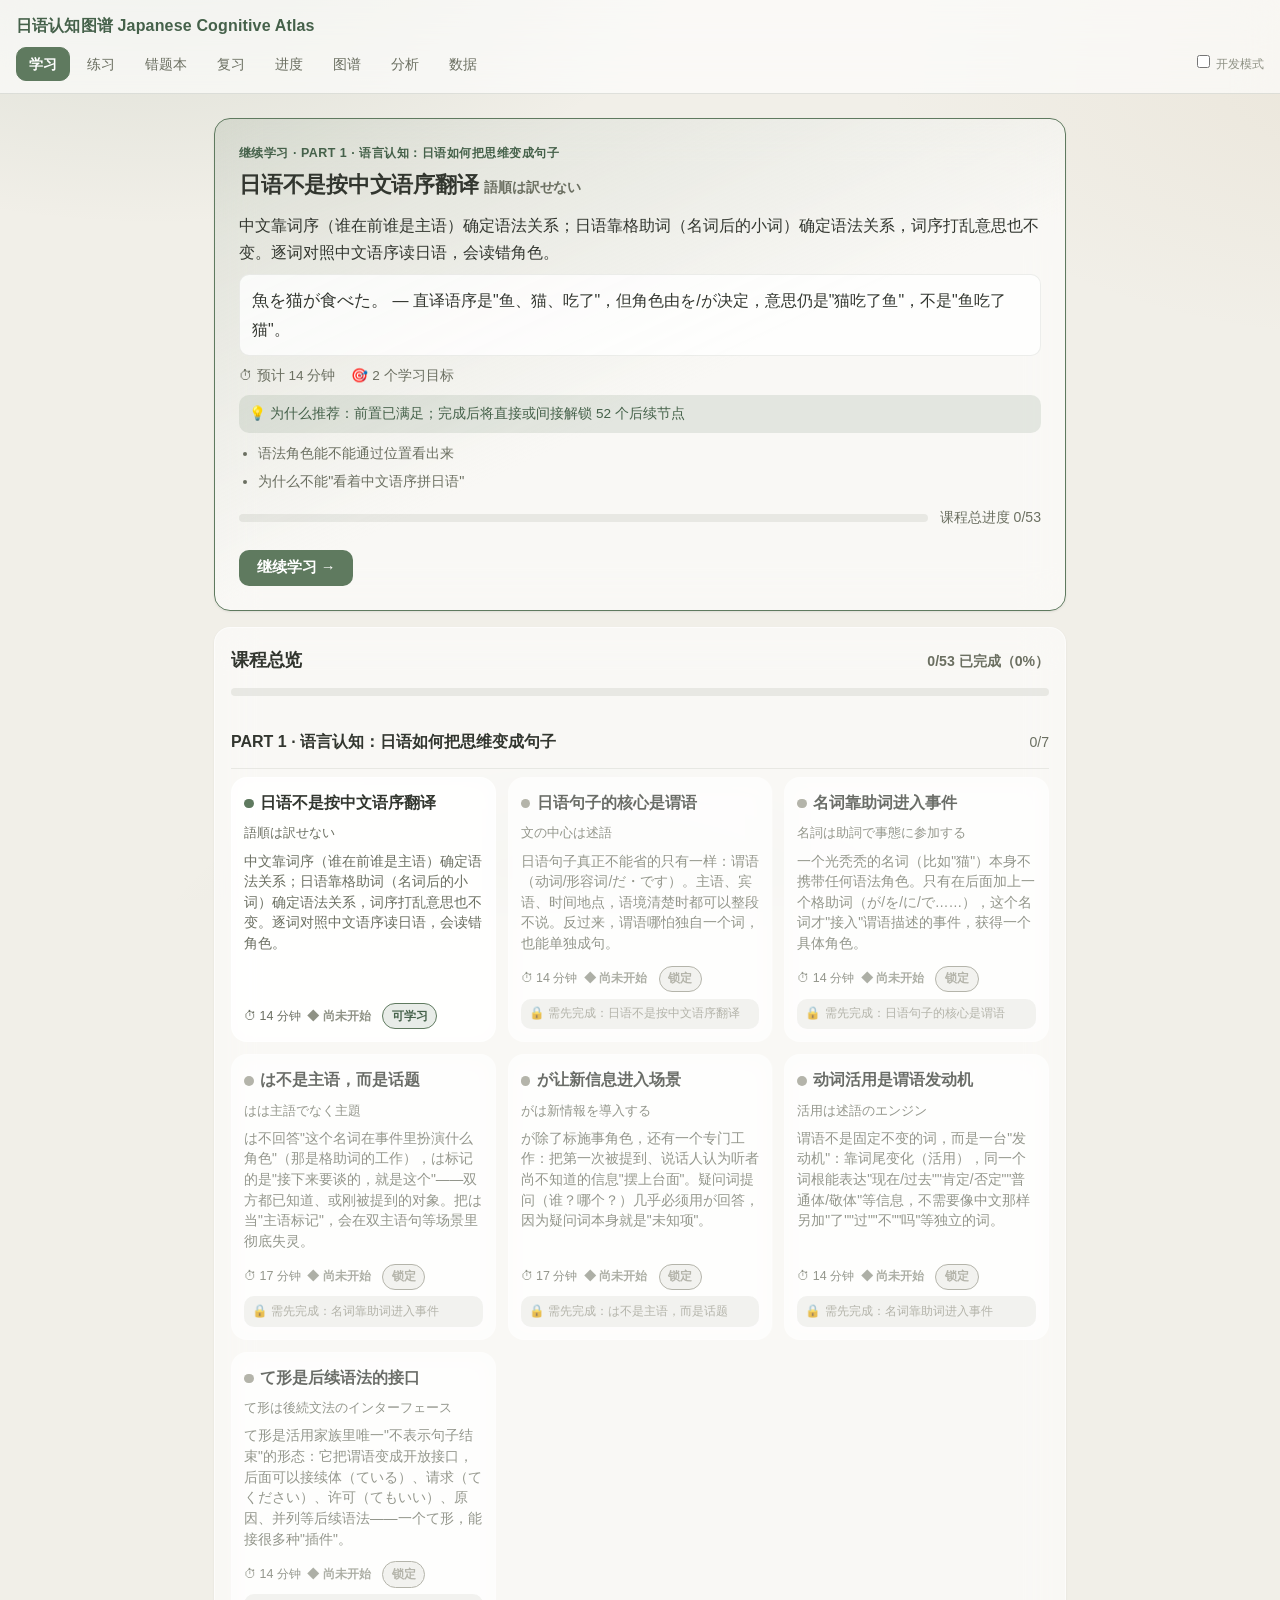
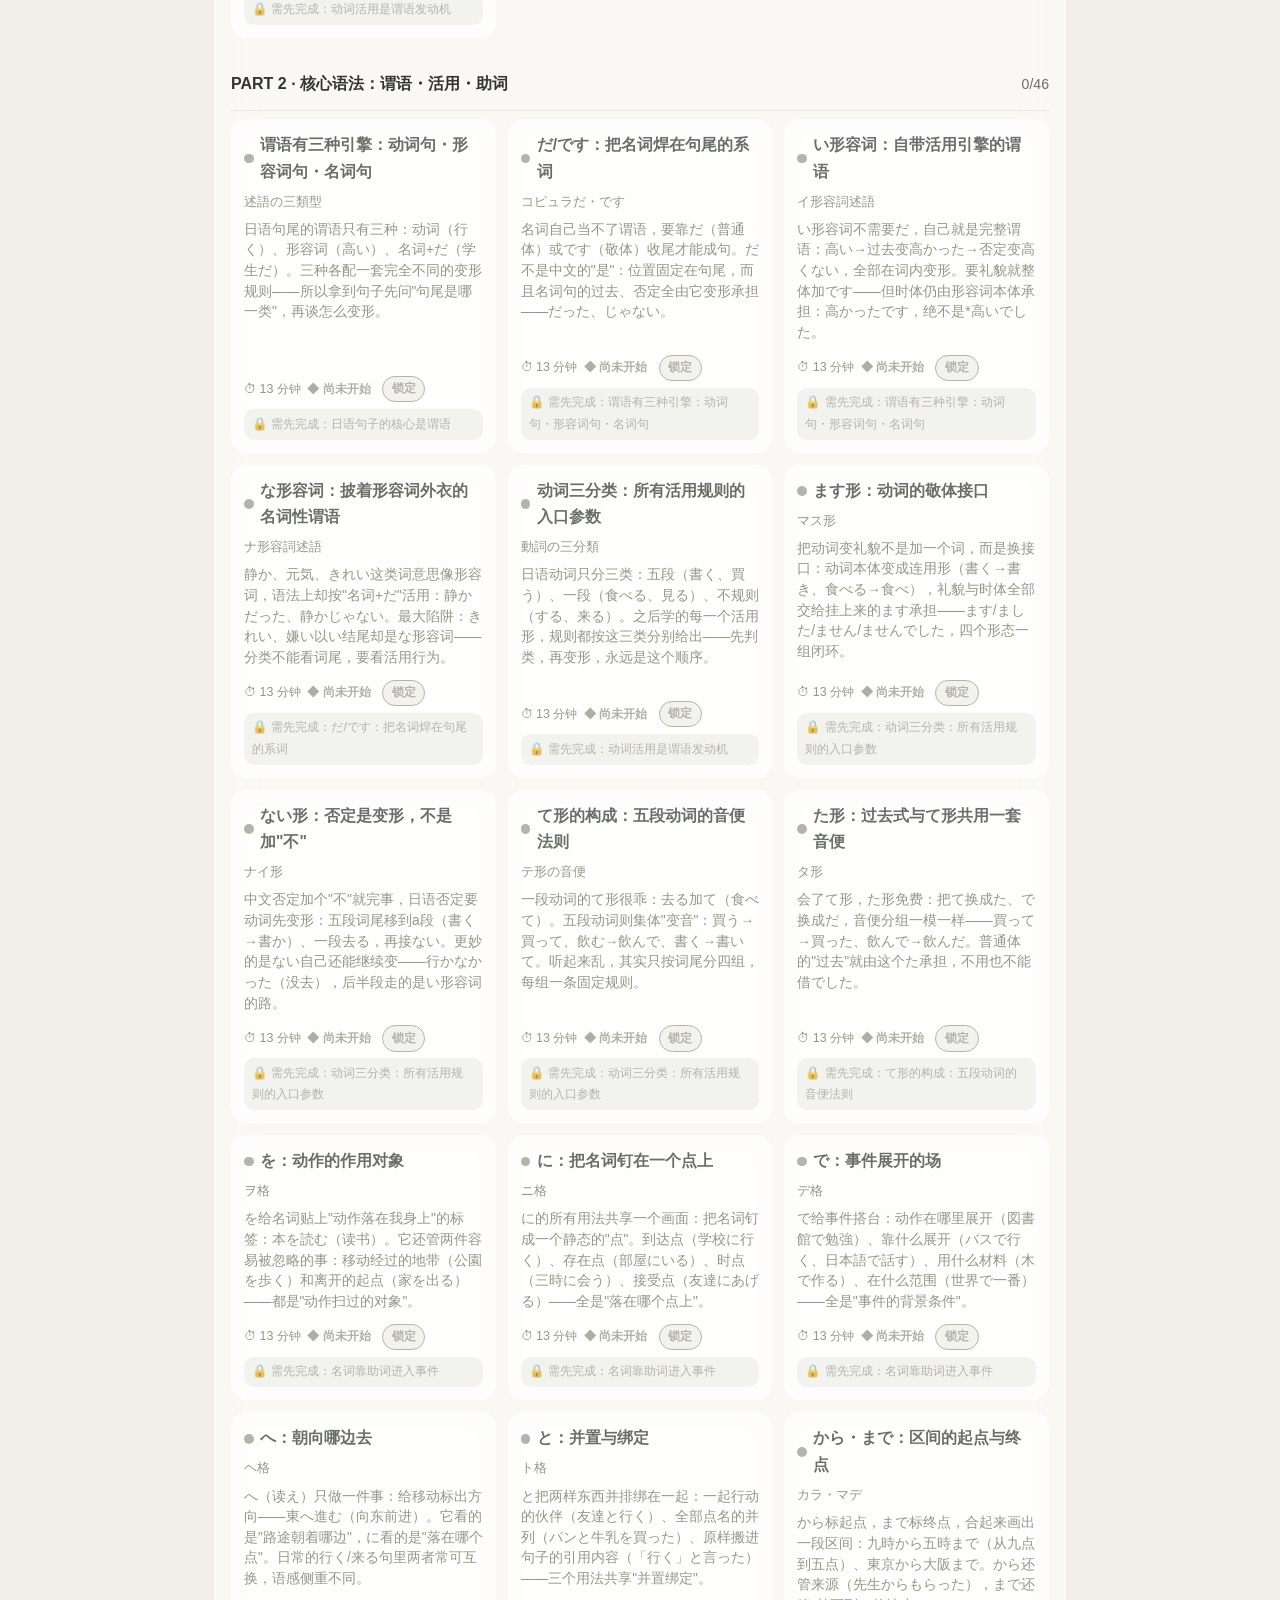
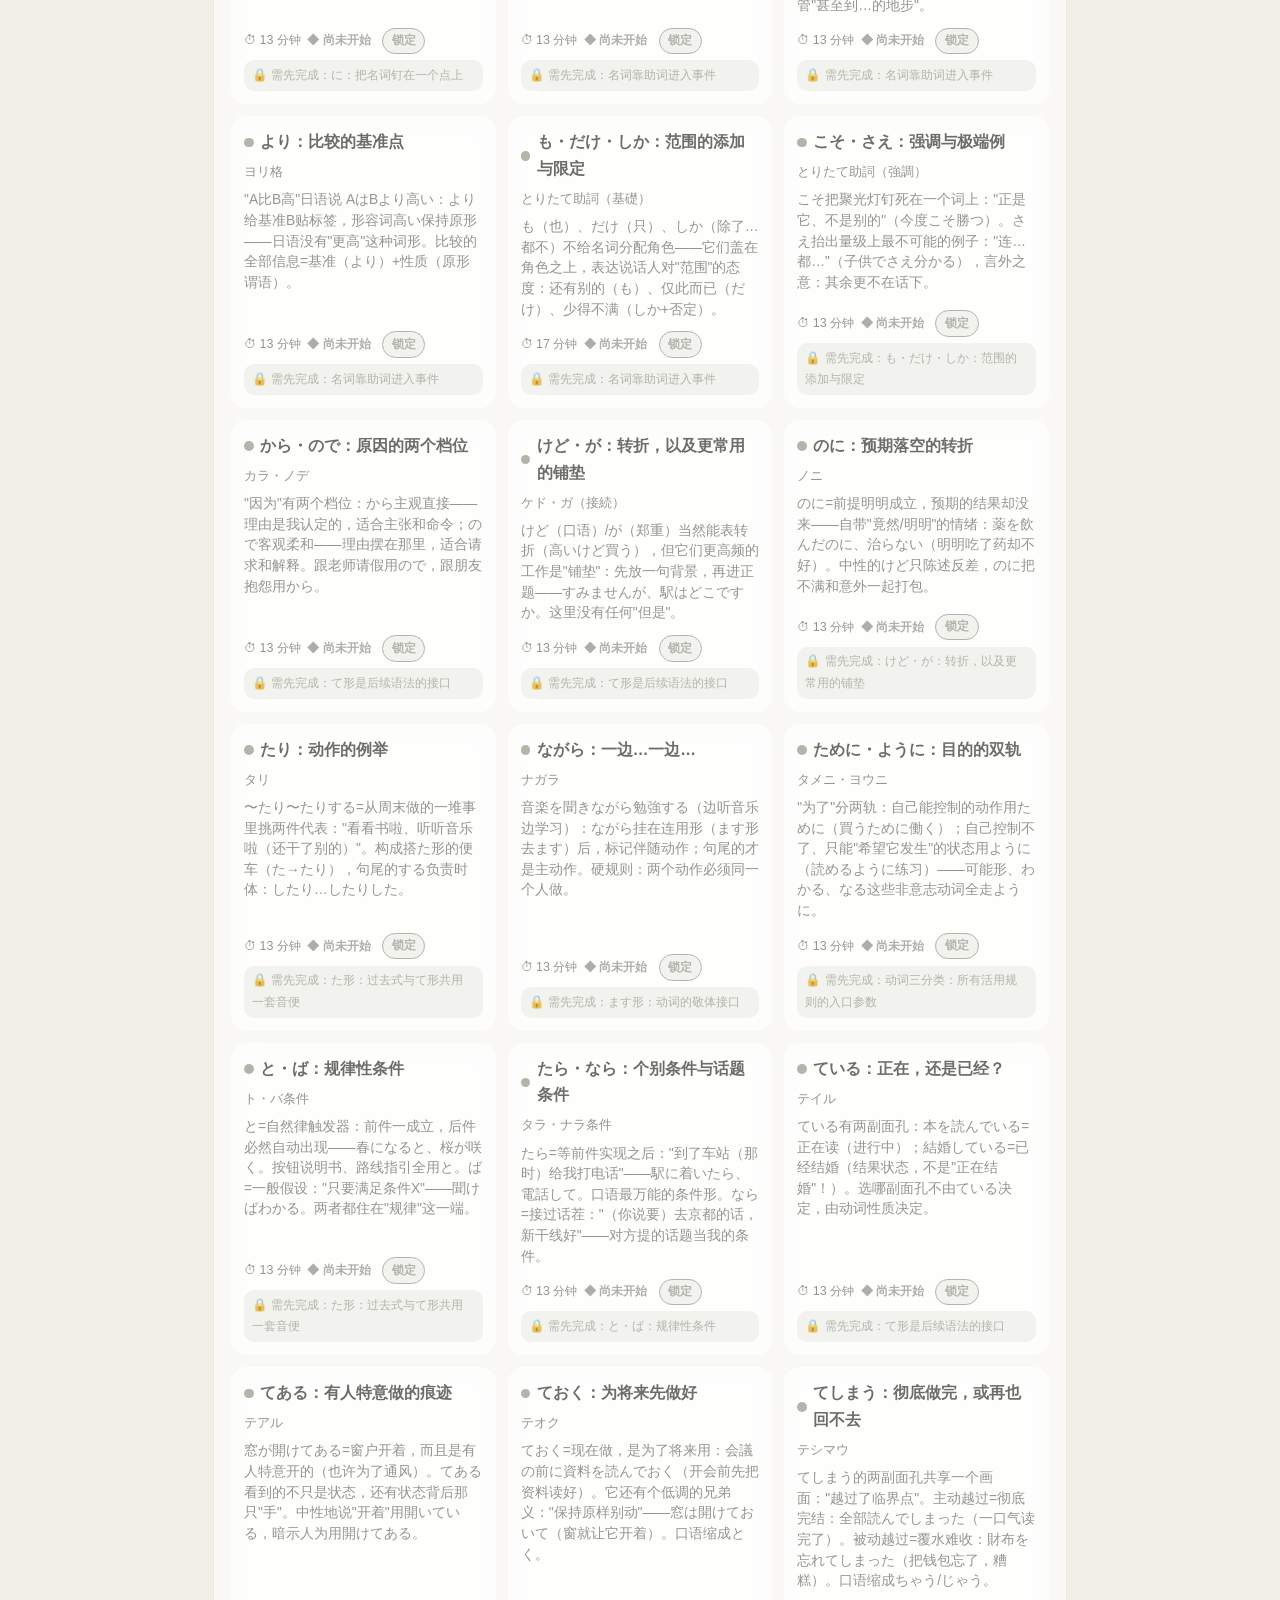
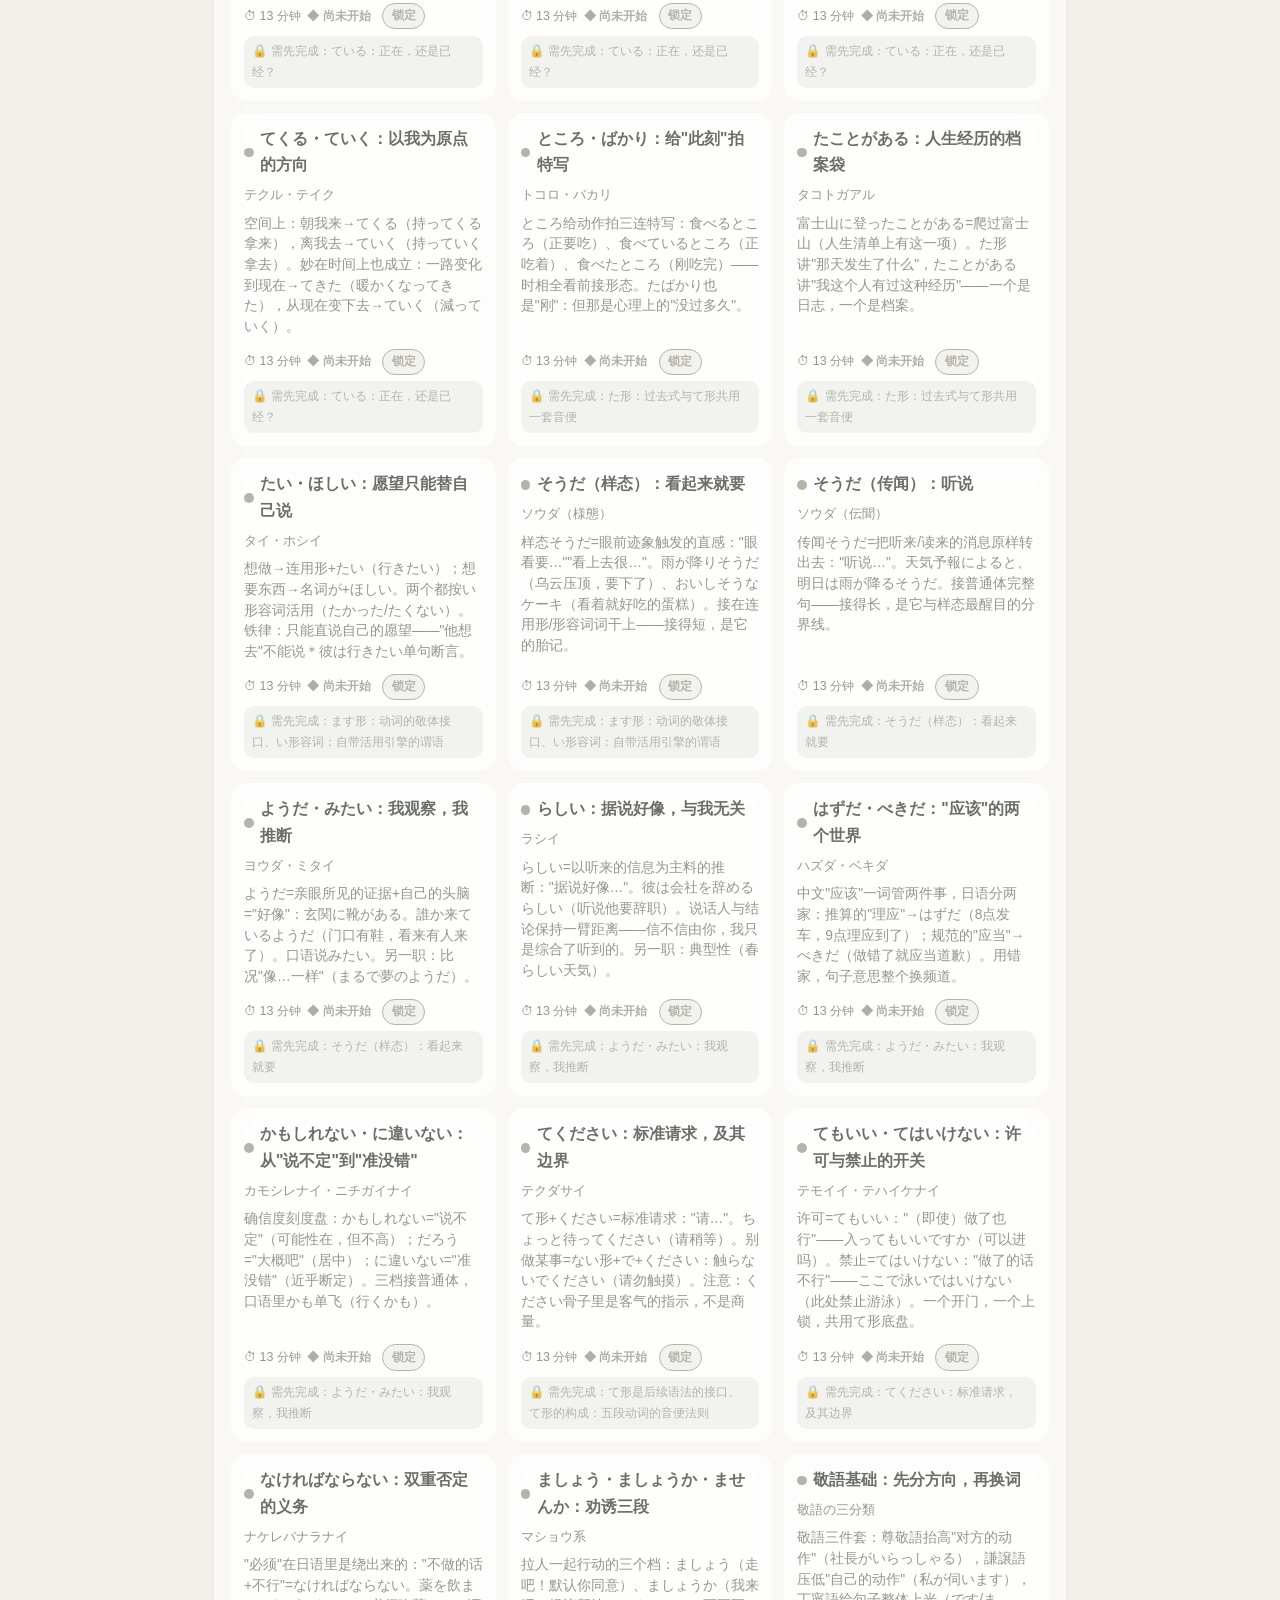
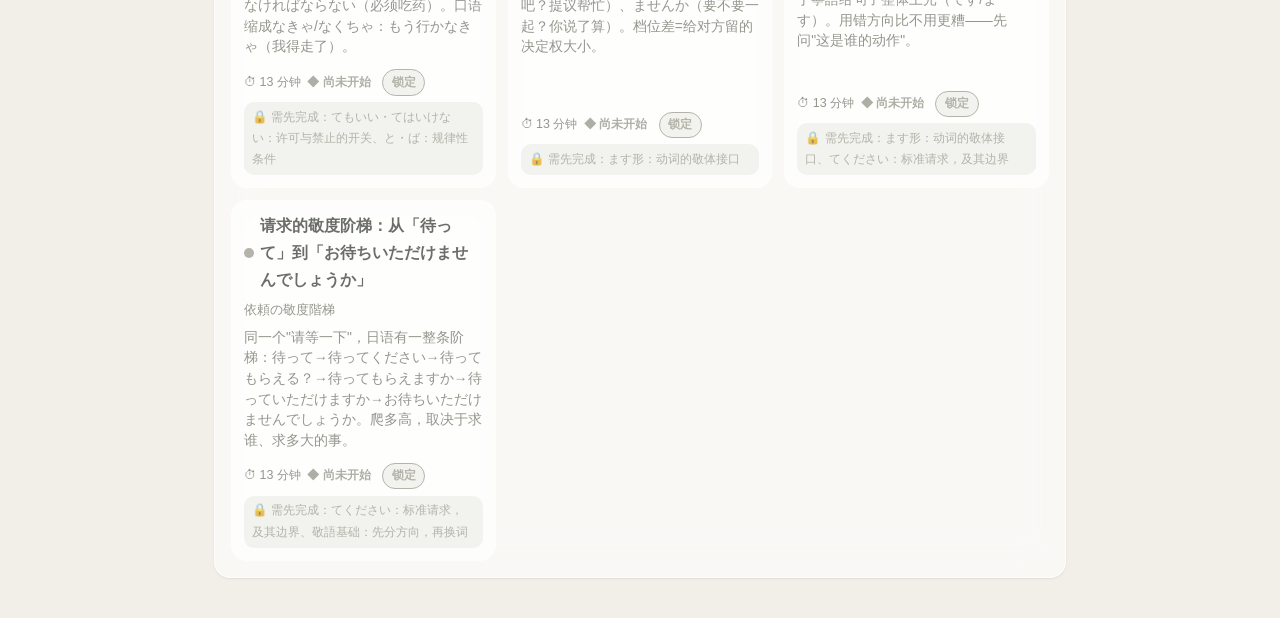
==== commit 99184dab: "PART 2 batch 6: politeness and interaction system (6 nodes, course now 53) Sixth and final planned b" ====
--- a/index.html
+++ b/index.html
@@ -414,6 +414,8 @@
   { id: 'R_TIMEPOINT', name: '时点表达混淆', description: 'ところ三时相（るところ/ているところ/たところ）与たばかり的时点定位混选，或经历表达（たことがある）与单纯过去（た）不分。', module: 'core-grammar' },
   { id: 'R_MODALITY', name: '推量/证据性混淆', description: 'そうだ两义（样态/传闻）接续不分，ようだ/らしい/みたい的证据来源差异被当成同义替换，或はず/べき、かも/に違いない的确信度档位错位。', module: 'core-grammar' },
   { id: 'R_DESIRE', name: '愿望表达误用', description: 'たい/ほしい直接用于第三者（＊彼は行きたい单句断言他人内心），忽视たがる/ほしがる的旁观形态；或たい句的が/を交替、ほしい前接形态（てほしい）配置错误。', module: 'core-grammar' },
+  { id: 'R_POLITENESS', name: '敬度档位错配', description: '请求/劝诱/许可表达的敬度与场合错位（对上用命令式请求、对友用过度敬语），或敬語三分（尊敬/謙譲/丁寧）方向搞反（对自己用尊敬語）。', module: 'core-grammar' },
+  { id: 'R_OBLIGATION', name: '义务/禁止表达混淆', description: 'なければならない的双重否定结构解析错误，てもいい/てはいけない的许可-禁止对立与中文"可以/不行"的映射错位，或缩约形（なきゃ/ないと/ちゃだめ）还原失败。', module: 'core-grammar' },
   { id: 'R_SAMPLE', name: '示例错误根', description: '仅用于引擎自测，不对应真实语法误区。', module: '_sample' }
 ];
 
@@ -465,6 +467,12 @@
   { id: 'C_RASHII', name: { zh: 'らしい传闻推断律', ja: 'ラシイ推定則' }, description: 'らしい=以间接信息（听闻+零星迹象）为据的推断，说话人与结论保持距离；另有典型性接尾词用法（男らしい像个男子汉的样子）。', module: 'core-grammar', ownerNodeId: 'cg-m-rashii' },
   { id: 'C_HAZU_BEKI', name: { zh: 'はず/べき当为律', ja: 'ハズベキ当為則' }, description: 'はずだ=依据事实推算"理应如此"（8時発だから9時に着くはず）；べきだ=依据规范主张"应当去做"（謝るべきだ）；推算落空=はずなのに，规范違反=べきではない。', module: 'core-grammar', ownerNodeId: 'cg-m-hazu-beki' },
   { id: 'C_KAMO_CHIGAI', name: { zh: '确信度两极律', ja: '確信度両極則' }, description: 'かもしれない=可能性存在但不高（50%以下的直感），に違いない=近乎断定的强确信；两者构成认识情态确信度轴的两端，中间地带由だろう/でしょう承担。', module: 'core-grammar', ownerNodeId: 'cg-m-kamo-chigai' },
+  { id: 'C_KUDASAI', name: { zh: 'てください请求律', ja: 'テクダサイ依頼則' }, description: 'て形+ください构成标准请求（否定请求=ないでください）；ください本质是指示而非商量，对上位者需换商量形（ていただけますか等）。', module: 'core-grammar', ownerNodeId: 'cg-pol-kudasai' },
+  { id: 'C_PERMISSION', name: { zh: '许可禁止对偶律', ja: '許可禁止対則' }, description: 'てもいい（做了也行=许可）与てはいけない（做了的话不行=禁止）构成对偶；两者都以て形+条件评价构句，缩约形ちゃだめ/ちゃいけない高频。', module: 'core-grammar', ownerNodeId: 'cg-pol-temoii' },
+  { id: 'C_OBLIGATION', name: { zh: '双重否定义务律', ja: '二重否定義務則' }, description: 'なければならない=「不做的话+不行」的双重否定表义务；ない形词尾变化（ない→なければ）+ならない/いけない/だめ三种收尾；缩约なきゃ/なくちゃ/ないと。', module: 'core-grammar', ownerNodeId: 'cg-pol-nakereba' },
+  { id: 'C_MASHOU', name: { zh: '劝诱三段律', ja: '勧誘三段則' }, description: 'ましょう（一起做吧/我来做）、ましょうか（我来做好吗？提议帮忙）、ませんか（要不要一起？尊重对方意愿的邀请）构成劝诱强度三段；ませんか最礼貌因为留出拒绝空间。', module: 'core-grammar', ownerNodeId: 'cg-pol-mashou' },
+  { id: 'C_KEIGO_THREE', name: { zh: '敬語三分律', ja: '敬語三分類則' }, description: '敬語三分：尊敬語抬高对方的动作（いらっしゃる），謙譲語压低自己的动作（伺う），丁寧語礼貌收尾（です/ます）；方向判断（谁的动作）先于形式选择。', module: 'core-grammar', ownerNodeId: 'cg-pol-keigo' },
+  { id: 'C_REQUEST_LADDER', name: { zh: '请求敬度阶梯律', ja: '依頼敬度階梯則' }, description: '请求表达按敬度排成阶梯：て（命令近似）→てください（标准指示）→てもらえますか（商量）→ていただけますか（敬语商量）→ていただけませんでしょうか（最高敬度）；疑问形+否定形升敬度。', module: 'core-grammar', ownerNodeId: 'cg-pol-ladder' },
   {
     id: 'C_SAMPLE_1',
     name: { zh: '示例判据：第一步判断标准', ja: 'サンプル基準1' },
@@ -2787,6 +2795,298 @@
       frequency: { status: 'source_required', note: '未核实语料库频率数据，不标注具体数值或排名。' },
       difficulty: { status: 'pedagogical_simplification', level: 2, note: '中文"可能/大概/一定"刻度平行可正迁移；两个语用点（缓冲垫かも、独白型に違いない）需专项提示。' },
       typical_contexts: { status: 'pedagogical_simplification', registers: ['polite', 'plain', 'written', 'spoken'], note: '天气预报、推理独白、新闻推测、口语单飞四类场景已入例句。' },
+      verification_status: 'source_required',
+      evidence: [],
+      last_verified: null
+    }
+  },
+
+  /* ---- PART 2 · 礼貌与人际互动系统 ---- */
+
+  {
+    id: 'cg-pol-kudasai', module: 'core-grammar', order: 41, status: 'draft',
+    qualifies: { independentMechanism: 'てください把请求形态化为"指示"，其敬度上限与否定请求构成独立判断点；是请求系统的基准形。', citedByCount: 1, errorRoot: 'R_POLITENESS', mergeNote: null },
+    title: { zh: 'てください：标准请求，及其边界', ja: 'テクダサイ', en: 'Te kudasai' },
+    refs: { requires: ['lc-te-interface', 'cg-te-form-formation'], invokes: ['lc-te-interface'], contrasts: [], previews: ['cg-pol-ladder'] },
+    layer0: {
+      body: 'て形+ください=标准请求："请…"。ちょっと待ってください（请稍等）。别做某事=ない形+で+ください：触らないでください（请勿触摸）。注意：ください骨子里是客气的指示，不是商量。',
+      example: { jp: 'ここに名前を書いてください。', zh: '请在这里写名字——办事窗口的标准指示语。' },
+      hook: '为什么对部长说「资料を読んでください」会让气氛瞬间僵硬？'
+    },
+    layer1: {
+      steps: [
+        { id: 'step-1', title: '完成本步后，你能判断：肯定请求与否定请求怎么构成',
+          body: '肯定请求：て形+ください（書いてください、来てください、してください）——て形音便照旧生效（待ってください、飲んでください）。否定请求：ない形+でください（行かないでください、忘れないでください）——注意中介是で不是て（＊行かなくてください✗）。口语中ください可脱落：ちょっと待って（等等）、見ないで（别看）——脱落形亲密但敬度归零，只对平辈以下使用。',
+          minimalPair: [ { jp: '窓を開けてください。', zh: '请开窗。（肯定：て+ください）' }, { jp: '窓を開けないでください。', zh: '请不要开窗。（否定：ないで+ください）' } ],
+          miniExercise: { exerciseId: 'ex-cg41-1' } },
+        { id: 'step-2', title: '完成本步后，你能判断：ください的敬度上限在哪里',
+          body: 'ください源自くださる（给我）的命令形——所以てください的语用本质是"客气的指示"：适用于服务指引、老师对学生、说明书，即"我有立场指示你"的场合。对上位者请求（求部长审文件）用てください会显得指手画脚，须升级为商量形：見ていただけますか（能否请您过目）。判断口诀：我有权指示→ください；我在求人→阶梯往上走（预告下一节点）。おください的名词版（お水ください）在点餐购物中是中性通用形。',
+          minimalPair: [ { jp: '（教師→学生）明日までに出してください。', zh: '（老师对学生）明天前交上来。（有权指示✓）' }, { jp: '（部下→部長）✗ 書類にサインしてください。', zh: '（对上）语用失礼：应改为サインしていただけますか。' } ],
+          miniExercise: { exerciseId: 'ex-cg41-2' } }
+      ],
+      hook: '请求之外，"可以做吗/不许做"这对许可-禁止开关怎么用て形搭出来？'
+    },
+    layer2: {
+      body: 'ください的语法化路径（くださる"上给"→命令形ください）解释了其"指示"本性：形态上它仍是命令句，敬意来自动词本身的授受方向（您给我…），而非句式的商量性。日语请求系统的核心参数是"给对方留多少拒绝空间"：命令形（零空间）→てください（名义空间）→疑问形てくれますか（形式空间）→否定疑问てもらえませんか（真实空间）——空间越大敬度越高，这一原理将在敬度阶梯节点系统展开。中文"请"字句的敬度更均质，不携带"指示 vs 商量"的结构区分，因此中文母语者最常见的语用失误正是对上滥用てください。',
+      boundaryCases: [ { jp: 'お座りください。', zh: '请坐——お+连用形+ください：ください请求的敬语升级形，商务接待标准语。', note: 'お〜ください是ください系内部的敬度上探，预告敬語节点。', source: null } ]
+    },
+    examples: {
+      tier1: [ { variable: '极性（请求做 vs 请求不做）', sets: [ { jp: '写真を撮ってください。', zh: '请拍照。' }, { jp: '写真を撮らないでください。', zh: '请勿拍照。' } ] } ],
+      tier2: [ { jp: 'こちらにお並びください。', zh: '请在这边排队。', register: 'polite' }, { jp: 'ドア、閉めて。', zh: '把门关上。（ください脱落，亲密指示）', register: 'spoken' }, { jp: '詳細は下記をご覧ください。', zh: '详情请见下文。（书面指示）', register: 'written' } ],
+      tier3: [ { jp: '心配しないで。', zh: '别担心——ないで单用：否定请求的口语脱落形兼安慰语。', register: 'spoken', source: null } ]
+    },
+    criteria: ['C_KUDASAI'], errorRoots: ['R_POLITENESS'],
+    knowledgePosition: {
+      semantic_position: '认知层 > 礼貌互动 > 标准请求（てください）',
+      parent_concept: { id: null, label: '礼貌互动', type: 'category' },
+      child_concepts: [],
+      jlpt_relevance: { status: 'needs_verification', category: 'N5', note: 'てください惯例归 N5（主流教材通行分类）；JLPT 官方无公开大纲可核对，标注待核验。' },
+      textbook_mapping: { status: 'mapping_pending', target: 'みんなの日本語（暂定）', note: '尚未逐课比对确认具体课次，标注为待补。' },
+      frequency: { status: 'source_required', note: '未核实语料库频率数据，不标注具体数值或排名。' },
+      difficulty: { status: 'pedagogical_simplification', level: 2, note: '构成机械（复用て形/ない形）；唯一重点是"指示本性"的语用边界，一条对上失礼案例可钉住。' },
+      typical_contexts: { status: 'pedagogical_simplification', registers: ['polite', 'spoken', 'written'], note: '窗口指引、亲密指示、书面告示三类场景已入例句。' },
+      verification_status: 'source_required',
+      evidence: [],
+      last_verified: null
+    }
+  },
+
+  {
+    id: 'cg-pol-temoii', module: 'core-grammar', order: 42, status: 'draft',
+    qualifies: { independentMechanism: 'てもいい/てはいけない以「て形+条件评价」构成许可-禁止对偶；评价句式化是独立机制。', citedByCount: 0, errorRoot: 'R_OBLIGATION', mergeNote: '许可与禁止是同一评价构式的两极，教学上必须成对出现，合设一节。' },
+    title: { zh: 'てもいい・てはいけない：许可与禁止的开关', ja: 'テモイイ・テハイケナイ', en: 'Temo ii and Tewa ikenai' },
+    refs: { requires: ['cg-pol-kudasai'], invokes: ['cg-p-mo-dake-shika'], contrasts: [], previews: [] },
+    layer0: {
+      body: '许可=てもいい："（即使）做了也行"——入ってもいいですか（可以进吗）。禁止=てはいけない："做了的话不行"——ここで泳いではいけない（此处禁止游泳）。一个开门，一个上锁，共用て形底盘。',
+      example: { jp: '「食べてもいい？」「うん、いいよ。」', zh: '"可以吃吗？""嗯，可以"——许可问答的日常最简版。' },
+      hook: '为什么"可以不去吗"是行かなくてもいい，中间的で去哪了？'
+    },
+    layer1: {
+      steps: [
+        { id: 'step-1', title: '完成本步后，你能判断：许可句与禁止句的构成与应答',
+          body: '许可：て形+も+いい（座ってもいい、使ってもいいですか）——字面"即使做了也好"，も正是とりたて的"即使"义（呼应も节点）。禁止：て形+は+いけない/だめ（触ってはいけない、遅れてはだめ）——は在此标对比条件"做了的话（可就）"。应答注意：被问てもいいですか，允许答どうぞ/いいですよ，拒绝不能硬答いけません（过于官腔），日常用ちょっと…（委婉挡回，呼应言いさし）。',
+          minimalPair: [ { jp: 'ここに座ってもいいですか。', zh: '可以坐这里吗？（许可请求）' }, { jp: 'ここに座ってはいけません。', zh: '不可以坐这里。（禁止告知）' } ],
+          miniExercise: { exerciseId: 'ex-cg42-1' } },
+        { id: 'step-2', title: '完成本步后，你能判断：否定形许可（不做也行）与缩约形',
+          body: '"不做也行"=なくてもいい：明日は来なくてもいい（明天不来也行）——注意ない的连接形是なくて（呼应ない形节点的なくて/ないで分工：接もいい用なくて）。缩约系统：てはいけない→ちゃいけない/ちゃだめ（口语），では→じゃ（飲んじゃだめ）。四格矩阵就位：てもいい（可做）/なくてもいい（可不做）/てはいけない（不可做）/なければならない（必须做，预告下一节点）——许可义务的全景就是这四格。',
+          minimalPair: [ { jp: '無理に食べなくてもいいよ。', zh: '不必勉强吃。（不做也行）' }, { jp: 'まだ帰っちゃだめ。', zh: '还不许回去。（ては→ちゃ缩约禁止）' } ],
+          miniExercise: { exerciseId: 'ex-cg42-2' } }
+      ],
+      hook: '四格矩阵还差最重的一格——"必须做"的双重否定迷宫なければならない怎么拆？'
+    },
+    layer2: {
+      body: '许可/禁止构式的内部逻辑是"条件+评价"：てもいい=让步条件（即使P）+正评价（也好），てはいけない=对比条件（若P的话）+负评价（不行/不可）——两个とりたて助词（も/は）在此处的分工正是它们核心义的直接应用，构式不是任意搭配而是语义的透明组合。这个视角把"背句型"降维成"拼部件"。社会语用注意：日语的当面禁止倾向回避直接いけません，公共场所用ご遠慮ください（请自重）、远回りに（ちょっと難しいですね）——直接禁止形多见于告示、规则文本与对孩子的管教，这一分布与中文"不行/不可以"的口头高频形成反差。',
+      boundaryCases: [ { jp: '入るべからず。', zh: '禁止入内——文语禁止形べからず的告示残留，与べき同源。', note: '告示文语禁止形登记备查，呼应べき节点的文语源。', source: null } ]
+    },
+    examples: {
+      tier1: [ { variable: '四格矩阵（同一动作）', sets: [ { jp: '写真を撮ってもいい。', zh: '可以拍照。' }, { jp: '写真を撮ってはいけない。', zh: '不可拍照。' } ] } ],
+      tier2: [ { jp: 'ペンで書いてもいいですか。', zh: '可以用钢笔写吗？', register: 'polite' }, { jp: 'ここでタバコを吸ってはいけません。', zh: '此处禁止吸烟。', register: 'written' }, { jp: '全部食べなくてもいいからね。', zh: '不用全吃完也没关系哦。', register: 'spoken' } ],
+      tier3: [ { jp: '触っちゃだめだって！', zh: '都说了不许碰！——ちゃだめ+って（引用强调）的口语管教高频组合。', register: 'spoken', source: null } ]
+    },
+    criteria: ['C_PERMISSION'], errorRoots: ['R_OBLIGATION'],
+    knowledgePosition: {
+      semantic_position: '认知层 > 礼貌互动 > 许可与禁止（てもいい・てはいけない）',
+      parent_concept: { id: null, label: '礼貌互动', type: 'category' },
+      child_concepts: [],
+      jlpt_relevance: { status: 'needs_verification', category: 'N5', note: 'てもいい/てはいけない惯例归 N5-N4（主流教材通行分类）；JLPT 官方无公开大纲可核对，标注待核验。' },
+      textbook_mapping: { status: 'mapping_pending', target: 'みんなの日本語（暂定）', note: '尚未逐课比对确认具体课次，标注为待补。' },
+      frequency: { status: 'source_required', note: '未核实语料库频率数据，不标注具体数值或排名。' },
+      difficulty: { status: 'pedagogical_simplification', level: 2, note: '构式=も/は核心义的透明组合，可拼部件而非死背；なくてもいい的连接形与缩约系还原是仅有的两个操练点。' },
+      typical_contexts: { status: 'pedagogical_simplification', registers: ['polite', 'written', 'spoken'], note: '许可问答、告示禁止、宽慰与管教四类场景已入例句。' },
+      verification_status: 'source_required',
+      evidence: [],
+      last_verified: null
+    }
+  },
+
+  {
+    id: 'cg-pol-nakereba', module: 'core-grammar', order: 43, status: 'draft',
+    qualifies: { independentMechanism: 'なければならない以双重否定编码义务，其部件可替换性（ば/と/ちゃ×ならない/いけない/だめ）与缩约系还原是独立机制。', citedByCount: 0, errorRoot: 'R_OBLIGATION', mergeNote: null },
+    title: { zh: 'なければならない：双重否定的义务', ja: 'ナケレバナラナイ', en: 'Nakereba naranai' },
+    refs: { requires: ['cg-pol-temoii', 'cg-c-cond-to-ba'], invokes: ['cg-c-cond-to-ba'], contrasts: [], previews: [] },
+    layer0: {
+      body: '"必须"在日语里是绕出来的："不做的话+不行"=なければならない。薬を飲まなければならない（必须吃药）。口语缩成なきゃ/なくちゃ：もう行かなきゃ（我得走了）。',
+      example: { jp: '明日までにレポートを出さなければならない。', zh: '明天前必须交报告——字面是"不交的话不行"。' },
+      hook: '为什么日语不直接说"必须"，非要双重否定绕一圈？'
+    },
+    layer1: {
+      steps: [
+        { id: 'step-1', title: '完成本步后，你能判断：义务句的构成部件怎么拼',
+          body: '拼装公式：ない形去い+ければ（＝ない的ば形，呼应ば节点）+ならない：飲まない→飲まなければ+ならない。部件可替换：条件部ば/と/ては三选（なければ/ないと/なくては），评价部ならない/いけない/だめ三选（书面正式→口语随意），组合皆通：行かないといけない、行かなくてはだめ。语感差：ならない偏客观规范（法律、制度），いけない偏个人处境（我得…），だめ最口语。',
+          minimalPair: [ { jp: 'パスポートを更新しなければならない。', zh: '必须更新护照。（客观规范→ならない）' }, { jp: '今日中に返事しないといけない。', zh: '今天之内得回复。（个人处境→いけない）' } ],
+          miniExercise: { exerciseId: 'ex-cg43-1' } },
+        { id: 'step-2', title: '完成本步后，你能判断：缩约形怎么还原、四格矩阵怎么闭环',
+          body: '缩约对应：なければ→なきゃ、なくては→なくちゃ，后件可整体脱落：もう行かなきゃ（=行かなければならない）——听力中なきゃ/なくちゃ单挂句尾即是完整义务句。四格矩阵闭环：てもいい（可做）/てはいけない（不可做）/なくてもいい（可不做）/なければならない（必须做）——中文"可以/不行/不用/必须"四词与四格一一对应，但日语四格全部由て形/ない形+评价拼装，构造透明。矩阵内对角线互为否定：必须做⟷可不做，可做⟷不可做。',
+          minimalPair: [ { jp: 'もう帰らなきゃ。', zh: '我得回去了。（なきゃ单挂=完整义务）' }, { jp: '急がなくてもいい。', zh: '不用急。（对角线：义务的否定=可不做）' } ],
+          miniExercise: { exerciseId: 'ex-cg43-2' } }
+      ],
+      hook: '义务是压给自己的——那把行动"提议给对方"的ましょう/ませんか怎么分档？'
+    },
+    layer2: {
+      body: '双重否定编码义务是跨语言常见策略（英 must 之外也有 can\'t not；中文"不得不"同构），日语的特点是把它变成了唯一的中性义务形——直接肯定形的义务表达（べきだ）带规范说教色彩，日常义务全靠双重否定。这个"绕"其实是礼貌策略：不说"你必须"，说"不做的话（按情理）通不过"，把强制力从说话人身上转嫁给情理/规则。部件矩阵（3条件×3评价=9 组合）全部合法且语感连续，教学上先立なければならない为锚，其余当变体感知即可；JLPT 听力关键是抓缩约（なきゃ/なくちゃ/ないと单挂）并瞬间还原为"必须"。',
+      boundaryCases: [ { jp: '行かねばならない。', zh: '必须前往——ねば：なければ的文语缩约，武士剧/正式文书残留。', note: 'ねばならない是书面古风变体，阅读需识别。', source: null } ]
+    },
+    examples: {
+      tier1: [ { variable: '评价部（同一义务）', sets: [ { jp: '税金を払わなければならない。', zh: '必须纳税。（规范）' }, { jp: '早く寝ないとだめだよ。', zh: '不早点睡可不行哦。（口语关切）' } ] } ],
+      tier2: [ { jp: '会員登録をしなければなりません。', zh: '必须进行会员注册。', register: 'polite' }, { jp: 'もう行かなくちゃ。', zh: '我得走了。', register: 'spoken' }, { jp: '申請書は本人が提出しなければならない。', zh: '申请书须由本人提交。', register: 'written' } ],
+      tier3: [ { jp: '勉強しなきゃとは思ってるんだけど……。', zh: '我也知道得学习，可是……——なきゃ+言いさし：义务认知与拖延的口语实况。', register: 'spoken', source: null } ]
+    },
+    criteria: ['C_OBLIGATION'], errorRoots: ['R_OBLIGATION'],
+    knowledgePosition: {
+      semantic_position: '认知层 > 礼貌互动 > 义务（なければならない）',
+      parent_concept: { id: null, label: '礼貌互动', type: 'category' },
+      child_concepts: [],
+      jlpt_relevance: { status: 'needs_verification', category: 'N5', note: 'なければならない惯例归 N5-N4（主流教材通行分类）；JLPT 官方无公开大纲可核对，标注待核验。' },
+      textbook_mapping: { status: 'mapping_pending', target: 'みんなの日本語（暂定）', note: '尚未逐课比对确认具体课次，标注为待补。' },
+      frequency: { status: 'source_required', note: '未核实语料库频率数据，不标注具体数值或排名。' },
+      difficulty: { status: 'pedagogical_simplification', level: 3, note: '双重否定解析+9 组合矩阵+缩约还原三块记忆量集中；四格矩阵与"部件拼装"视角可大幅压缩。' },
+      typical_contexts: { status: 'pedagogical_simplification', registers: ['polite', 'spoken', 'written'], note: '制度告知、口语自催、规程文书三类场景已入例句。' },
+      verification_status: 'source_required',
+      evidence: [],
+      last_verified: null
+    }
+  },
+
+  {
+    id: 'cg-pol-mashou', module: 'core-grammar', order: 44, status: 'draft',
+    qualifies: { independentMechanism: 'ましょう/ましょうか/ませんか构成劝诱强度三段，档位差在"给对方留多少决定权"；三段判断是独立机制。', citedByCount: 0, errorRoot: 'R_POLITENESS', mergeNote: null },
+    title: { zh: 'ましょう・ましょうか・ませんか：劝诱三段', ja: 'マショウ系', en: 'Mashou, Mashou ka, Masen ka' },
+    refs: { requires: ['cg-masu-form'], invokes: ['cg-masu-form'], contrasts: [], previews: [] },
+    layer0: {
+      body: '拉人一起行动的三个档：ましょう（走吧！默认你同意）、ましょうか（我来吧？提议帮忙）、ませんか（要不要一起？你说了算）。档位差=给对方留的决定权大小。',
+      example: { jp: '一緒に昼ご飯を食べませんか。', zh: '要不要一起吃午饭？——ませんか把决定权完整交给对方，是最体面的邀请。' },
+      hook: '为什么约不熟的同事吃饭用ましょう会显得强势？'
+    },
+    layer1: {
+      steps: [
+        { id: 'step-1', title: '完成本步后，你能判断：三段各自的适用场景',
+          body: 'ましょう=共同行动的推进（さあ、始めましょう开始吧）——预设对方同意，适合既定日程、带队发令；对未必同意的对象用会显得裹挟。ましょうか=两用：①提议代劳（荷物を持ちましょうか我来拿吧？）；②商量式共同提案（そろそろ行きましょうか差不多走？）。ませんか=否定疑问的邀请（映画を見に行きませんか）——否定形式留足"说不"的台阶，对不熟者/上位者的标准邀请形。判断一问：对方拒绝的成本有多高？高→ませんか。',
+          minimalPair: [ { jp: '（会議で）では、始めましょう。', zh: '（会上）那么开始吧。（既定流程，推进✓）' }, { jp: '（初対面）今度食事に行きませんか。', zh: '（初识）下次要不要一起吃个饭？（留台阶✓）' } ],
+          miniExercise: { exerciseId: 'ex-cg44-1' } },
+        { id: 'step-2', title: '完成本步后，你能判断：普通体劝诱形（意向形）怎么变、怎么配',
+          body: '普通体版劝诱=意向形（意志形）：五段词尾移到o段+う（行く→行こう、飲む→飲もう），一段去る+よう（食べよう、見よう），する→しよう、来る→こよう。行こう=ましょう的普通体（"走吧"），行こうか=ましょうか。意向形还有内心独白用法（帰ろうと思う我打算回去——预告と思う结构）。体裁配对原则与全课一致：敬体场合ましょう系、平辈私下意向形，一句话内不混。',
+          minimalPair: [ { jp: 'そろそろ帰ろう。', zh: '差不多回吧。（意向形=普通体劝诱）' }, { jp: 'そろそろ帰りましょう。', zh: '差不多回去吧。（敬体劝诱）' } ],
+          miniExercise: { exerciseId: 'ex-cg44-2' } }
+      ],
+      hook: '劝诱三段管"平级互动"——把整个句子按上下关系重新装配的敬語系统，才是日语人际语法的大魔王。'
+    },
+    layer2: {
+      body: '三段的语用原理与请求阶梯同源：否定疑问形（ませんか）之所以最礼貌，是因为它字面预设了"你可能不去"，替对方铺好拒绝的台阶——这与英语 Won\'t you...? / 中文"要不要"同理，但日语把它固定为档位系统。ましょうか的两用（代劳提议/共同提案）靠语境区分：动作只涉及说话人→代劳（持ちましょうか），涉及双方→共同（行きましょうか）。应答配套：ませんか的接受=ぜひ/いいですね，拒绝=ちょっと…（言いさし再登场）；ましょうか代劳的接受=お願いします，谢绝=大丈夫です——大丈夫的"谢绝"义是近年口语的高频扩张，听力需更新。',
+      boundaryCases: [ { jp: '手伝おうか？', zh: '要我搭把手不？——意向形+か：ましょうか的普通体，朋友间代劳提议。', note: '劝诱三段在普通体中有完整平行系统。', source: null } ]
+    },
+    examples: {
+      tier1: [ { variable: '决定权（同一邀请）', sets: [ { jp: '一緒に行きましょう。', zh: '一起走吧。（预设同意）' }, { jp: '一緒に行きませんか。', zh: '要不要一起走？（对方定夺）' } ] } ],
+      tier2: [ { jp: '窓を開けましょうか。', zh: '我来开窗好吗？', register: 'polite' }, { jp: '今夜飲みに行こう！', zh: '今晚喝一杯去！', register: 'spoken' }, { jp: '次章では具体例を見ていきましょう。', zh: '下一章让我们来看具体例子。（书面导读的ましょう）', register: 'written' } ],
+      tier3: [ { jp: '「持ちましょうか」「あ、大丈夫です」', zh: '"我来拿吧？""啊，不用了"——大丈夫です的谢绝义，现代口语高频。', register: 'polite', source: null } ]
+    },
+    criteria: ['C_MASHOU'], errorRoots: ['R_POLITENESS'],
+    knowledgePosition: {
+      semantic_position: '认知层 > 礼貌互动 > 劝诱三段（ましょう系）',
+      parent_concept: { id: null, label: '礼貌互动', type: 'category' },
+      child_concepts: [],
+      jlpt_relevance: { status: 'needs_verification', category: 'N5', note: 'ましょう/ませんか惯例归 N5、意向形惯例归 N4（主流教材通行分类）；JLPT 官方无公开大纲可核对，标注待核验。' },
+      textbook_mapping: { status: 'mapping_pending', target: 'みんなの日本語（暂定）', note: '尚未逐课比对确认具体课次，标注为待补。' },
+      frequency: { status: 'source_required', note: '未核实语料库频率数据，不标注具体数值或排名。' },
+      difficulty: { status: 'pedagogical_simplification', level: 2, note: '三段判断（拒绝成本一问）直观；意向形变位复用动词分类，增量小；应答配套（大丈夫谢绝义）需专项提示。' },
+      typical_contexts: { status: 'pedagogical_simplification', registers: ['polite', 'spoken', 'written'], note: '会议推进、朋友邀约、书面导读、代劳问答四类场景已入例句。' },
+      verification_status: 'source_required',
+      evidence: [],
+      last_verified: null
+    }
+  },
+
+  {
+    id: 'cg-pol-keigo', module: 'core-grammar', order: 45, status: 'draft',
+    qualifies: { independentMechanism: '敬語三分（尊敬/謙譲/丁寧）以"谁的动作"为方向判据重组谓语系统；方向判断先于形式记忆，是独立机制。', citedByCount: 1, errorRoot: 'R_POLITENESS', mergeNote: '本节点只立三分框架与方向判断+最高频替换动词；系统的素材词表（全部替换动词/お・ご规则细目）留给专门敬語模块。' },
+    title: { zh: '敬語基础：先分方向，再换词', ja: '敬語の三分類', en: 'Keigo Foundations' },
+    refs: { requires: ['cg-masu-form', 'cg-pol-kudasai'], invokes: [], contrasts: [], previews: [] },
+    layer0: {
+      body: '敬語三件套：尊敬語抬高"对方的动作"（社長がいらっしゃる），謙譲語压低"自己的动作"（私が伺います），丁寧語给句子整体上光（です/ます）。用错方向比不用更糟——先问"这是谁的动作"。',
+      example: { jp: '先生がおっしゃった。／私が申し上げた。', zh: '老师说（尊敬語抬对方）／我说（謙譲語压自己）——同一个"说"，方向定形式。' },
+      hook: '为什么对客户说「社長が申されました」是双重灾难？'
+    },
+    layer1: {
+      steps: [
+        { id: 'step-1', title: '完成本步后，你能判断：一个动作该走尊敬还是謙譲',
+          body: '方向判据只有一问：动作的主体是谁？对方/需抬高的人做→尊敬語：特殊动词（行く・来る・いる→いらっしゃる、言う→おっしゃる、食べる→召し上がる、する→なさる、見る→ご覧になる）或通用式お+连用形+になる（お読みになる）。自己/自己人做→謙譲語：行く・来る→伺う/参る、言う→申す/申し上げる、する→いたす、見る→拝見する、いる→おる，通用式お+连用形+する（お持ちします我来拿）。丁寧語（です/ます）与前两者叠加不冲突。',
+          minimalPair: [ { jp: '先生はもう召し上がりましたか。', zh: '老师您用过餐了吗？（对方动作→尊敬）' }, { jp: 'お先にいただきました。', zh: '我先用过了。（自己动作→謙譲）' } ],
+          miniExercise: { exerciseId: 'ex-cg45-1' } },
+        { id: 'step-2', title: '完成本步后，你能判断：敬語的两大典型翻车点',
+          body: '翻车点一：方向反转——对自己用尊敬語（＊私がいらっしゃいます✗）或对需抬高的人用謙譲語（＊社長が申されました✗——申す是謙譲，给社长用等于当众压低他）。翻车点二：内外切换——对外人提自己公司的社长要用謙譲侧（社長の田中は只今外出しております），"自己人"的范围随听话人动态伸缩，这是中文敬称系统（固定头衔制）完全没有的机制。判断链：①谁的动作→②他是"内"还是"外"→③选方向→④换词。',
+          minimalPair: [ { jp: '（対取引先）田中は席を外しております。', zh: '（对客户）田中现在不在座位上。（自己人→謙譲侧おる，且去さん）' }, { jp: '✗（対取引先）田中さんはいらっしゃいません。', zh: '（对客户）用尊敬語抬自己人=内外错乱。' } ],
+          miniExercise: { exerciseId: 'ex-cg45-2' } }
+      ],
+      hook: '敬語把句子装上了方向盘——最后一站：怎么用这套系统把"请求"打磨到最高敬度？'
+    },
+    layer2: {
+      body: '文化庁《敬語の指針》（2007）将传统三分细化为五分（尊敬語/謙譲語Ⅰ/謙譲語Ⅱ〔丁重語〕/丁寧語/美化語），本节点按教学惯例先立三分——五分细目（参る/おる归丁重語等）留给专门敬語模块，此处登记备查（文化庁来源已入 Source Library）。内外（ウチ・ソト）机制是敬語系统的真正难点：方向不是绝对身份而是相对阵营，同一个社长在司内被抬（尊敬）、对司外被压（謙譲侧）——这一"相对敬语"特征区别于韩语的"绝对敬语"，也远离中文的头衔敬称制。对 N1 而言，敬語考点集中在方向误用识别与двой重敬語（＊おっしゃられる）判断，本节点的方向判断链是全部后续的地基。',
+      boundaryCases: [ { jp: 'ご利用いただけます。', zh: '您可使用——謙譲语いただく反向服务于"抬客户"：授受方向与敬语方向的复合，商务日语最高频句式之一。', note: '授受动词×敬语的交叉是下一阶段模块的入口。', source: null } ]
+    },
+    examples: {
+      tier1: [ { variable: '方向（同一动词"来"）', sets: [ { jp: '社長がいらっしゃいました。', zh: '社长来了。（尊敬）' }, { jp: '私が参りました。', zh: '我来了。（謙譲）' } ] } ],
+      tier2: [ { jp: '何を召し上がりますか。', zh: '您用点什么？', register: 'polite' }, { jp: '資料を拝見しました。', zh: '资料我已拜读。', register: 'polite' }, { jp: '詳細はお問い合わせください。', zh: '详情请垂询。（お〜ください书面）', register: 'written' } ],
+      tier3: [ { jp: '「お名前を伺ってもよろしいですか」', zh: '"方便请教您的名字吗？"——謙譲（伺う）+许可形（てもいい的敬体よろしい）的复合请求。', register: 'polite', source: null } ]
+    },
+    criteria: ['C_KEIGO_THREE'], errorRoots: ['R_POLITENESS'],
+    knowledgePosition: {
+      semantic_position: '认知层 > 礼貌互动 > 敬語三分基础',
+      parent_concept: { id: null, label: '礼貌互动', type: 'category' },
+      child_concepts: [],
+      jlpt_relevance: { status: 'needs_verification', category: 'N4', note: '敬語基础惯例始于 N4、系统考查集中于 N2-N1（主流教材通行分类）；JLPT 官方无公开大纲可核对，标注待核验。' },
+      textbook_mapping: { status: 'mapping_pending', target: 'みんなの日本語（暂定）', note: '尚未逐课比对确认具体课次，标注为待补。' },
+      frequency: { status: 'source_required', note: '未核实语料库频率数据，不标注具体数值或排名。' },
+      difficulty: { status: 'pedagogical_simplification', level: 4, note: '方向判断+替换动词表+内外机制三重负担，是全课最难节点之一；本节点只立框架，词表在专门模块分摊。' },
+      typical_contexts: { status: 'pedagogical_simplification', registers: ['polite', 'written'], note: '敬語定义上属敬体/商务语域；接待、汇报、公文三类场景已入例句。' },
+      verification_status: 'source_required',
+      evidence: [
+        { sourceId: 'src-bunka-agency', note: 'Layer 2 提及文化庁《敬語の指針》（2007）的五分类框架；指针文件本身尚未直接查阅核对，标记为待核验（见 resources/sources.json）。' }
+      ],
+      last_verified: null
+    }
+  },
+
+  {
+    id: 'cg-pol-ladder', module: 'core-grammar', order: 46, status: 'draft',
+    qualifies: { independentMechanism: '请求表达按"拒绝空间"排成可操作的敬度阶梯（て→てください→てもらえますか→ていただけますか…）；阶梯选档是独立机制。', citedByCount: 0, errorRoot: 'R_POLITENESS', mergeNote: '授受动词系统（あげる/くれる/もらう本体）留给专门模块；本节点只用其请求形态搭阶梯。' },
+    title: { zh: '请求的敬度阶梯：从「待って」到「お待ちいただけませんでしょうか」', ja: '依頼の敬度階梯', en: 'The Request Ladder' },
+    refs: { requires: ['cg-pol-kudasai', 'cg-pol-keigo'], invokes: ['cg-pol-kudasai'], contrasts: [], previews: [] },
+    layer0: {
+      body: '同一个"请等一下"，日语有一整条阶梯：待って→待ってください→待ってもらえる？→待ってもらえますか→待っていただけますか→お待ちいただけませんでしょうか。爬多高，取决于求谁、求多大的事。',
+      example: { jp: 'ちょっと待ってもらえますか。', zh: '能等我一下吗——商量形：把"等不等"的决定权递到对方手里。' },
+      hook: '升敬度的两个万能开关是什么？（提示：疑问、否定）'
+    },
+    layer1: {
+      steps: [
+        { id: 'step-1', title: '完成本步后，你能判断：阶梯各档的构造与适用对象',
+          body: '阶梯从低到高：①て（脱落形，亲密）②てください（客气指示，有权指示的场合）③てくれる？/てもらえる？（普通体商量，平辈）④てくれますか/てもらえますか（敬体商量，一般对上）⑤ていただけますか（敬语商量，商务标准）⑥ていただけませんか/ていただけませんでしょうか（否定+推量，最高档）。构造规律：くれる/もらう/いただく是授受动词的敬度三级（本体系统另设模块），疑问化+否定化是两个升档开关。',
+          minimalPair: [ { jp: '（友達に）これ、見てくれる？', zh: '（对朋友）帮我看看这个呗？（③档）' }, { jp: '（取引先に）ご確認いただけますでしょうか。', zh: '（对客户）能否请您确认？（⑥档）' } ],
+          miniExercise: { exerciseId: 'ex-cg46-1' } },
+        { id: 'step-2', title: '完成本步后，你能判断：选档的两个参数与常见错档',
+          body: '选档参数：①社会距离（越疏远/越对上→越高档）；②请求负担（求的事越麻烦→越高档）——给上司递笔用③④即可，求上司周末加班审稿要上⑤⑥。常见错档：对上滥用てください（呼应ください节点）、对朋友滥用いただけますか（显得阴阳怪气/生分）、全场只会一个档（无论大事小事都ていただけますか，负担感知失灵）。练习方向不是背句式而是"同一请求换五个对象说五遍"。',
+          minimalPair: [ { jp: '（同僚に）ペン、取ってもらえる？', zh: '（对同事）帮我拿下笔？（小事低档✓）' }, { jp: '✗（同僚に）ペンを取っていただけませんでしょうか。', zh: '（对同事拿笔）最高档用于芝麻小事=阴阳怪气。' } ],
+          miniExercise: { exerciseId: 'ex-cg46-2' } }
+      ],
+      hook: 'PART 2 到此闭环：谓语、活用、助词、连接、体、模态、礼貌——下一程：可能/被动/使役把动词引擎升到全功率。'
+    },
+    layer2: {
+      body: '阶梯的语用引擎是Brown & Levinson礼貌理论所说的"消极礼貌"（negative politeness）：请求本质是对他人行动自由的侵犯，补偿手段是扩大对方的拒绝空间——疑问化（把断言变询问）与否定化（预设对方可能不便）正是两台空间扩大器，叠加使用则空间最大（ていただけませんでしょうか=疑问+否定+推量三重缓冲）。日语把这套连续调节固化成了形态阶梯，选档因此成为可教可练的技能而非玄学。中文请求也有"帮我/麻烦你/能不能请您"的梯度，但档位少且不依赖动词形态——日语学习者的产出难点不在理解而在实时选档，"五对象改写练习"是最有效的训练形式。',
+      boundaryCases: [ { jp: 'お手数をおかけしますが、ご返信いただければ幸いです。', zh: '劳烦您了，若蒙回复不胜感激——商务邮件的"阶梯之上"：请求完全化装成陈述（能得到…就很幸运），拒绝空间无穷大。', note: 'いただければ幸いです是书面请求的最高缓冲形，N1 商务文书高频。', source: null } ]
+    },
+    examples: {
+      tier1: [ { variable: '档位（同一请求，不同对象）', sets: [ { jp: '（家族に）塩、取って。', zh: '（对家人）把盐递我。（①档）' }, { jp: '（上司に）こちらにサインしていただけますか。', zh: '（对上司）能请您在这里签字吗？（⑤档）' } ] } ],
+      tier2: [ { jp: '写真を撮ってもらえますか。', zh: '能帮我拍张照吗？', register: 'polite' }, { jp: 'ちょっと手伝ってくれない？', zh: '搭把手呗？（否定疑问的普通体版）', register: 'spoken' }, { jp: '折り返しご連絡いただけますでしょうか。', zh: '能否请您回电？（商务）', register: 'written' } ],
+      tier3: [ { jp: 'ドア、閉めてもらっていい？', zh: '帮我关个门行不？——てもらっていい？：近年口语新兴档位（商量+许可的杂交），听力需识别。', register: 'spoken', source: null } ]
+    },
+    criteria: ['C_REQUEST_LADDER'], errorRoots: ['R_POLITENESS'],
+    knowledgePosition: {
+      semantic_position: '认知层 > 礼貌互动 > 请求敬度阶梯',
+      parent_concept: { id: null, label: '礼貌互动', type: 'category' },
+      child_concepts: [],
+      jlpt_relevance: { status: 'needs_verification', category: 'N4', note: 'てもらえますか/ていただけますか惯例分布于 N4-N3、最高档书面形见于 N2-N1（主流教材通行分类）；JLPT 官方无公开大纲可核对，标注待核验。' },
+      textbook_mapping: { status: 'mapping_pending', target: 'みんなの日本語（暂定）', note: '尚未逐课比对确认具体课次，标注为待补。' },
+      frequency: { status: 'source_required', note: '未核实语料库频率数据，不标注具体数值或排名。' },
+      difficulty: { status: 'pedagogical_simplification', level: 4, note: '理解易、实时选档难；依赖授受动词三级（另设模块补本体），"五对象改写"是指定训练法。' },
+      typical_contexts: { status: 'pedagogical_simplification', registers: ['polite', 'spoken', 'written'], note: '日常求助、职场请求、商务邮件三类场景已入例句，含新兴口语档。' },
       verification_status: 'source_required',
       evidence: [],
       last_verified: null
@@ -3385,6 +3685,67 @@
   { id: 'ex-cg40-3', nodeId: 'cg-m-kamo-chigai', stepId: null, criterionId: 'C_KAMO_CHIGAI', errorRoot: 'R_MODALITY', certainty: 'A', type: 'judgment',
     prompt: '确信度从低到高排列正确的是？', context: null, options: ['かもしれない ＜ だろう ＜ に違いない', 'に違いない ＜ かもしれない ＜ だろう'], answer: 0,
     feedback: '依据判据C_KAMO_CHIGAI：认识确信度轴三档=说不定（かも）＜大概（だろう）＜准没错（に違いない），与中文"可能/大概/一定"平行。' },
+
+  // ---- 礼貌与人际互动系统 ----
+  { id: 'ex-cg41-1', nodeId: 'cg-pol-kudasai', stepId: 'step-1', criterionId: 'C_KUDASAI', errorRoot: 'R_POLITENESS', certainty: 'A', type: 'cloze-prediction',
+    prompt: '"请不要在这里吸烟"——「ここでタバコを吸わ＿＿＿ください」应填入？', context: null, options: ['ないで', 'なくて'], answer: 0,
+    feedback: '依据判据C_KUDASAI（てください请求律）：否定请求=ない形+で+ください；なくて是接もいい等评价句的连接形，不接ください。' },
+  { id: 'ex-cg41-2', nodeId: 'cg-pol-kudasai', stepId: 'step-2', criterionId: 'C_KUDASAI', errorRoot: 'R_POLITENESS', certainty: 'B', type: 'why-not-x',
+    prompt: '在这个语境下，更妥帖的说法是？', context: '你想请部长审阅你写的报告——对上位者提出请求。', options: ['ご確認いただけますか。', '確認してください。'], answer: 0,
+    feedback: '在这个语境下：ください本质是客气的指示，对上位者显得指手画脚；求人审阅须换商量形（ていただけますか）。' },
+  { id: 'ex-cg41-3', nodeId: 'cg-pol-kudasai', stepId: null, criterionId: 'C_KUDASAI', errorRoot: 'R_ONBIN', certainty: 'A', type: 'cloze-prediction',
+    prompt: '"请稍等"——「ちょっと＿＿＿ください」应填入？', context: null, options: ['待って', '待ちて'], answer: 0,
+    feedback: '依据判据C_KUDASAI：てください的て形音便照旧生效——待つ是つ组促音便（待って）；＊待ちて是音便错误的复发。' },
+
+  { id: 'ex-cg42-1', nodeId: 'cg-pol-temoii', stepId: 'step-1', criterionId: 'C_PERMISSION', errorRoot: 'R_OBLIGATION', certainty: 'A', type: 'cloze-prediction',
+    prompt: '"可以坐这里吗？"——「ここに座っ＿＿＿ですか」应填入？', context: null, options: ['てもいい', 'てはいい'], answer: 0,
+    feedback: '依据判据C_PERMISSION（许可禁止对偶律）：许可=て+も+いい（"即使做了也好"，も的让步义）；ては配的是いけない（禁止侧）。' },
+  { id: 'ex-cg42-2', nodeId: 'cg-pol-temoii', stepId: 'step-2', criterionId: 'C_PERMISSION', errorRoot: 'R_OBLIGATION', certainty: 'A', type: 'cloze-prediction',
+    prompt: '"明天不来也行"——「明日は来＿＿＿もいい」应填入？', context: null, options: ['なくて', 'ないで'], answer: 0,
+    feedback: '依据判据C_PERMISSION："不做也行"用なくてもいい——接评价句もいい时ない的连接形取なくて；ないで专用于请求（ないでください）与伴随。' },
+  { id: 'ex-cg42-3', nodeId: 'cg-pol-temoii', stepId: null, criterionId: 'C_PERMISSION', errorRoot: 'R_OBLIGATION', certainty: 'A', type: 'judgment',
+    prompt: '口语「飲んじゃだめ」的完整形是？', context: null, options: ['飲んではだめ', '飲んでもだめ'], answer: 0,
+    feedback: '依据判据C_PERMISSION：では→じゃ的缩约（て组则ては→ちゃ）；禁止构式的条件部是は（做了的话），不是も。' },
+
+  { id: 'ex-cg43-1', nodeId: 'cg-pol-nakereba', stepId: 'step-1', criterionId: 'C_OBLIGATION', errorRoot: 'R_OBLIGATION', certainty: 'A', type: 'cloze-prediction',
+    prompt: '"必须吃药"——「薬を飲ま＿＿＿＿ならない」应填入？', context: null, options: ['なければ', 'なくても'], answer: 0,
+    feedback: '依据判据C_OBLIGATION（双重否定义务律）：义务=不做的话（なければ）+不行（ならない）；なくても配いい（可不做），方向相反。' },
+  { id: 'ex-cg43-2', nodeId: 'cg-pol-nakereba', stepId: 'step-2', criterionId: 'C_OBLIGATION', errorRoot: 'R_OBLIGATION', certainty: 'A', type: 'judgment',
+    prompt: '朋友说「もう行かなきゃ」，意思是？', context: null, options: ['我必须走了（なきゃ=なければならない的缩约，后件脱落）', '我可以不走了'], answer: 0,
+    feedback: '依据判据C_OBLIGATION：なきゃ/なくちゃ单挂句尾=完整义务句的口语缩约，听力必须瞬间还原为"必须"。' },
+  { id: 'ex-cg43-3', nodeId: 'cg-pol-nakereba', stepId: null, criterionId: 'C_OBLIGATION', errorRoot: 'R_OBLIGATION', certainty: 'B', type: 'why-not-x',
+    prompt: '在这个语境下，更自然的说法是？', context: '你跟朋友闲聊，说自己今晚得回复一封邮件——个人处境的义务，非正式场合。', options: ['今夜中に返事しないといけないんだ。', '今夜中に返事しなければならない。'], answer: 0,
+    feedback: '在这个语境下：个人处境+口语场合→ないといけない自然；なければならない偏客观规范与书面，朋友闲聊中显得生硬。' },
+
+  { id: 'ex-cg44-1', nodeId: 'cg-pol-mashou', stepId: 'step-1', criterionId: 'C_MASHOU', errorRoot: 'R_POLITENESS', certainty: 'B', type: 'why-not-x',
+    prompt: '在这个语境下，更体面的邀请是？', context: '你想约不太熟的同事下班后一起吃饭，希望给对方留足拒绝的余地。', options: ['一緒に食事に行きませんか。', '一緒に食事に行きましょう。'], answer: 0,
+    feedback: '在这个语境下：不熟对象+拒绝成本高→ませんか（否定疑问留台阶）；ましょう预设对方同意，对不熟者显得强势。' },
+  { id: 'ex-cg44-2', nodeId: 'cg-pol-mashou', stepId: 'step-2', criterionId: 'C_MASHOU', errorRoot: 'R_POLITENESS', certainty: 'A', type: 'cloze-prediction',
+    prompt: '「飲む」的意向形（普通体劝诱"喝吧"）是？', context: null, options: ['飲もう', '飲みよう'], answer: 0,
+    feedback: '依据判据C_MASHOU（劝诱三段律）：五段动词意向形=词尾移到o段+う（飲む→飲も+う）；い段+よう是一段动词的规则（食べよう）。' },
+  { id: 'ex-cg44-3', nodeId: 'cg-pol-mashou', stepId: null, criterionId: 'C_MASHOU', errorRoot: 'R_POLITENESS', certainty: 'A', type: 'judgment',
+    prompt: '「荷物を持ちましょうか。」说话人在做什么？', context: null, options: ['提议帮对方拿行李（代劳提议）', '命令对方拿行李'], answer: 0,
+    feedback: '依据判据C_MASHOU：动作只涉及说话人自己（我来拿）→ましょうか的代劳提议义；它不是对对方的指令。' },
+
+  { id: 'ex-cg45-1', nodeId: 'cg-pol-keigo', stepId: 'step-1', criterionId: 'C_KEIGO_THREE', errorRoot: 'R_POLITENESS', certainty: 'A', type: 'cloze-prediction',
+    prompt: '"老师明天会来吗？"（抬高老师）——「先生は明日＿＿＿＿か」应填入？', context: null, options: ['いらっしゃいます', '参ります'], answer: 0,
+    feedback: '依据判据C_KEIGO_THREE（敬語三分律）：对方（老师）的动作→尊敬語いらっしゃる；参る是謙譲語，用在老师身上等于当众压低他。' },
+  { id: 'ex-cg45-2', nodeId: 'cg-pol-keigo', stepId: 'step-2', criterionId: 'C_KEIGO_THREE', errorRoot: 'R_POLITENESS', certainty: 'B', type: 'why-not-x',
+    prompt: '在这个语境下，正确的说法是？', context: '客户打电话找你们公司的田中部长，部长外出了，你替他接待来电——对外人提及自己人。', options: ['田中は只今外出しております。', '田中さんはいらっしゃいません。'], answer: 0,
+    feedback: '在这个语境下：对外人（客户）提自己人（田中）→謙譲侧おる+去掉さん；用尊敬語抬自己人是内外错乱，商务大忌。' },
+  { id: 'ex-cg45-3', nodeId: 'cg-pol-keigo', stepId: null, criterionId: 'C_KEIGO_THREE', errorRoot: 'R_POLITENESS', certainty: 'A', type: 'cloze-prediction',
+    prompt: '"资料我已拜读"（压低自己的"看"）——「資料を＿＿＿しました」应填入？', context: null, options: ['拝見', 'ご覧に'], answer: 0,
+    feedback: '依据判据C_KEIGO_THREE：自己的动作→謙譲語拝見する；ご覧になる是尊敬語（您过目），方向相反。' },
+
+  { id: 'ex-cg46-1', nodeId: 'cg-pol-ladder', stepId: 'step-1', criterionId: 'C_REQUEST_LADDER', errorRoot: 'R_POLITENESS', certainty: 'A', type: 'judgment',
+    prompt: '请求敬度从低到高排列正确的是？', context: null, options: ['待って → 待ってください → 待ってもらえますか → 待っていただけますか', '待ってください → 待って → 待っていただけますか → 待ってもらえますか'], answer: 0,
+    feedback: '依据判据C_REQUEST_LADDER（请求敬度阶梯律）：脱落形→指示形→商量形（もらう）→敬语商量形（いただく），拒绝空间逐级扩大。' },
+  { id: 'ex-cg46-2', nodeId: 'cg-pol-ladder', stepId: 'step-2', criterionId: 'C_REQUEST_LADDER', errorRoot: 'R_POLITENESS', certainty: 'B', type: 'why-not-x',
+    prompt: '在这个语境下，选哪个档位？', context: '你请隔壁工位的同事顺手把订书机递给你——平辈、芝麻小事。', options: ['ホッチキス、取ってもらえる？', 'ホッチキスを取っていただけませんでしょうか。'], answer: 0,
+    feedback: '在这个语境下：平辈+小事→低档商量形自然；最高档用于芝麻小事会显得阴阳怪气——选档参数是社会距离×请求负担。' },
+  { id: 'ex-cg46-3', nodeId: 'cg-pol-ladder', stepId: null, criterionId: 'C_REQUEST_LADDER', errorRoot: 'R_POLITENESS', certainty: 'A', type: 'judgment',
+    prompt: '升高请求敬度的两个"万能开关"是？', context: null, options: ['疑问化与否定化（てもらえる→てもらえませんか）', '加大音量与重复请求'], answer: 0,
+    feedback: '依据判据C_REQUEST_LADDER：疑问化把断言变询问、否定化预设对方可能不便——两者都在扩大对方的拒绝空间，这是敬度的语用本质。' },
 
   {
     id: 'ex-sample-1',
@@ -4293,6 +4654,32 @@
       let m;
       md.re.lastIndex = 0;
       while ((m = md.re.exec(text)) !== null) {
+        if (!seen.has(m[1])) { seen.add(m[1]); out.push(m[1]); }
+      }
+      return out.slice(0, 4);
+    }
+  });
+});
+
+// Politeness/interaction detectors (PART 2 politeness system).
+const POLITENESS_NODE_DETECTORS = [
+  { nodeId: 'cg-pol-kudasai', what: '请求（てください）', re: /([ぁ-ん]てください|んでください|ないでください|お[ぁ-ん一-龯]+ください)/g },
+  { nodeId: 'cg-pol-temoii', what: '许可/禁止（てもいい/てはいけない）', re: /([ぁ-ん]てもいい|んでもいい|なくてもいい|てはいけ(?:ない|ません)|んではいけ(?:ない|ません)|ちゃ(?:だめ|いけない)|じゃ(?:だめ|いけない))/g },
+  { nodeId: 'cg-pol-nakereba', what: '义务（なければならない）', re: /(なければな(?:らない|りません)|なくてはいけ(?:ない|ません)|ないといけ(?:ない|ません)|なきゃ|なくちゃ|ねばならない)/g },
+  { nodeId: 'cg-pol-mashou', what: '劝诱（ましょう/ませんか）', re: /(ましょうか|ましょう|ませんか|[ぁ-ん](?:よう|おう|ろう|こう|ぼう|もう|そう|とう|のう)(?=[。！？\s]|$|か))/g },
+  { nodeId: 'cg-pol-keigo', what: '敬語（尊敬/謙譲）', re: /(いらっしゃ[いるれ]|おっしゃ[いるれ]|召し上が[るり]|なさ[いるれ]|ご覧にな[るり]|伺[いうっ]|参[りっ]|申し上げ|申し[まそ]|いたし[まそ]|拝見|おります)/g },
+  { nodeId: 'cg-pol-ladder', what: '请求阶梯（もらえますか/いただけますか）', re: /(てもらえますか|てもらえる|てくれますか|てくれる？|ていただけますか|ていただけませんか|ていただけますでしょうか|いただければ幸いです)/g }
+];
+POLITENESS_NODE_DETECTORS.forEach(pd2 => {
+  TEXT_DETECTORS.push({
+    nodeId: pd2.nodeId,
+    what: pd2.what,
+    detect(text) {
+      const seen = new Set();
+      const out = [];
+      let m;
+      pd2.re.lastIndex = 0;
+      while ((m = pd2.re.exec(text)) !== null) {
         if (!seen.has(m[1])) { seen.add(m[1]); out.push(m[1]); }
       }
       return out.slice(0, 4);
